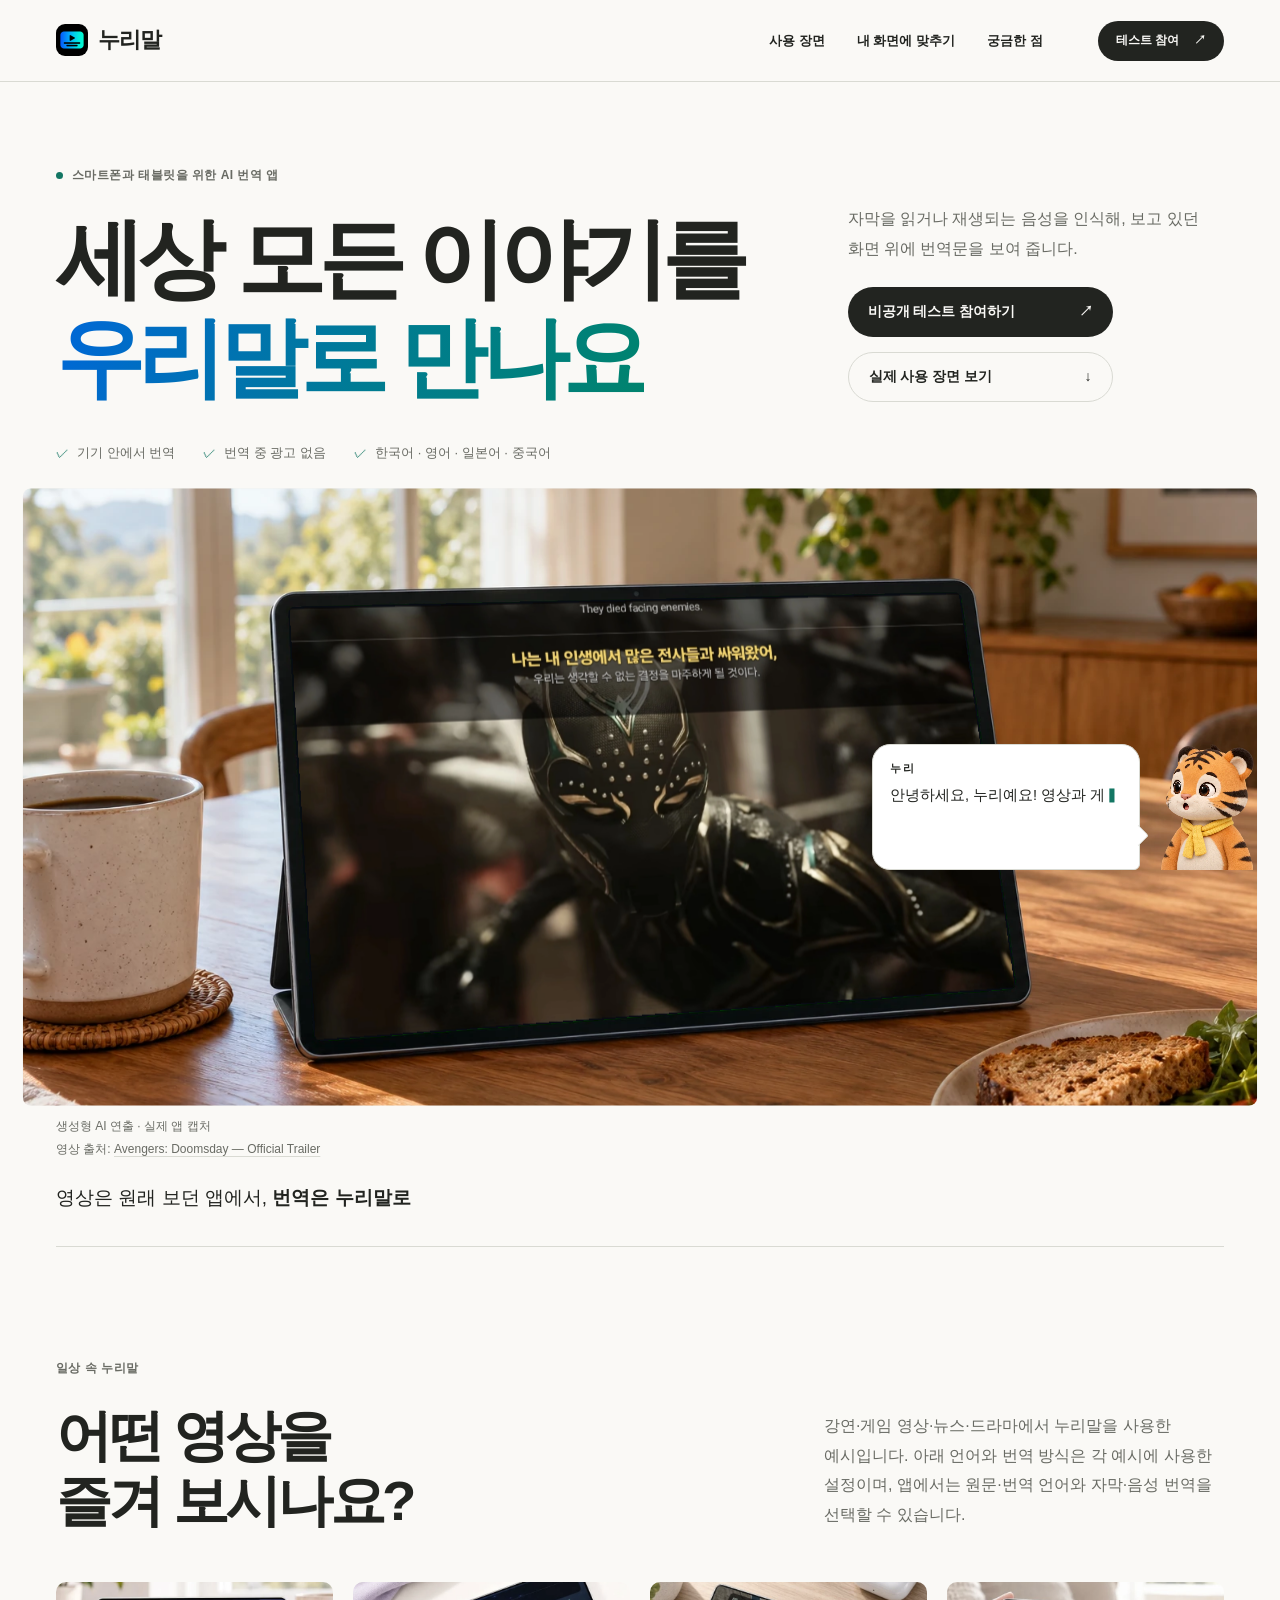
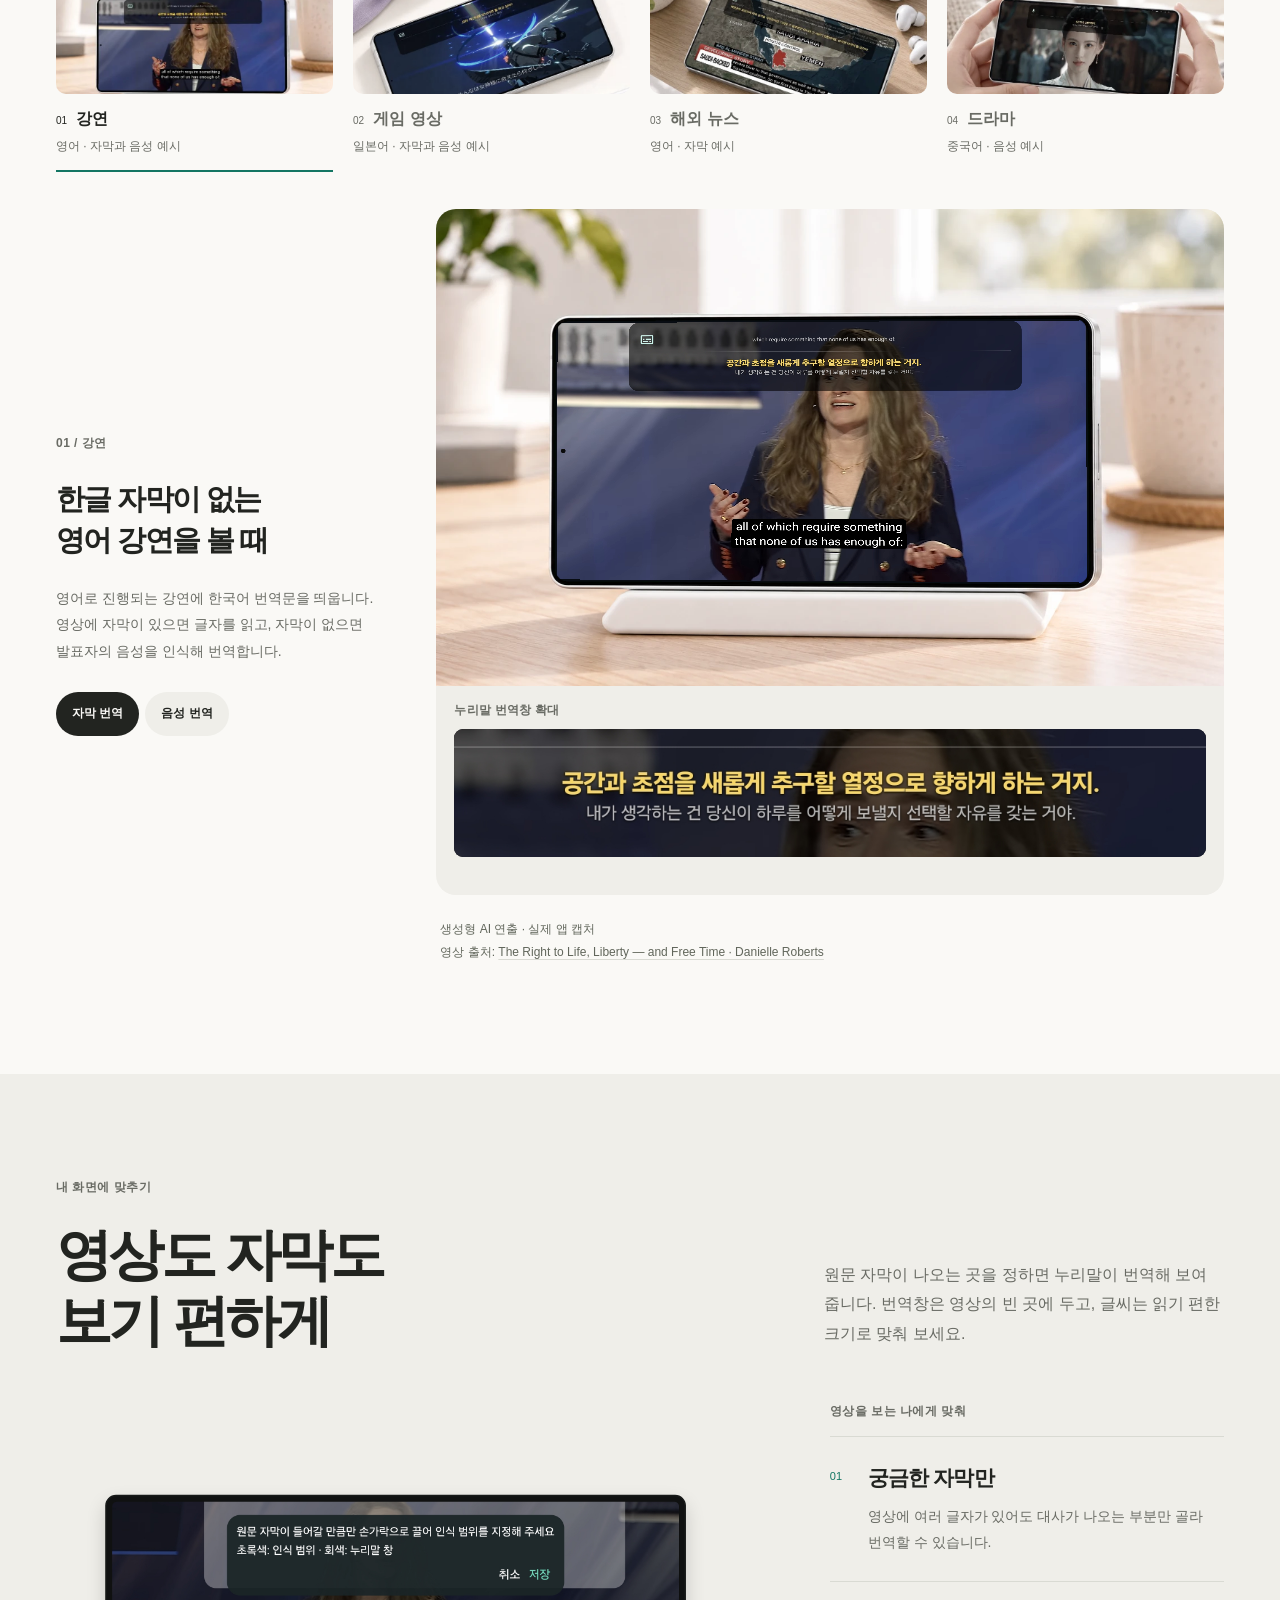
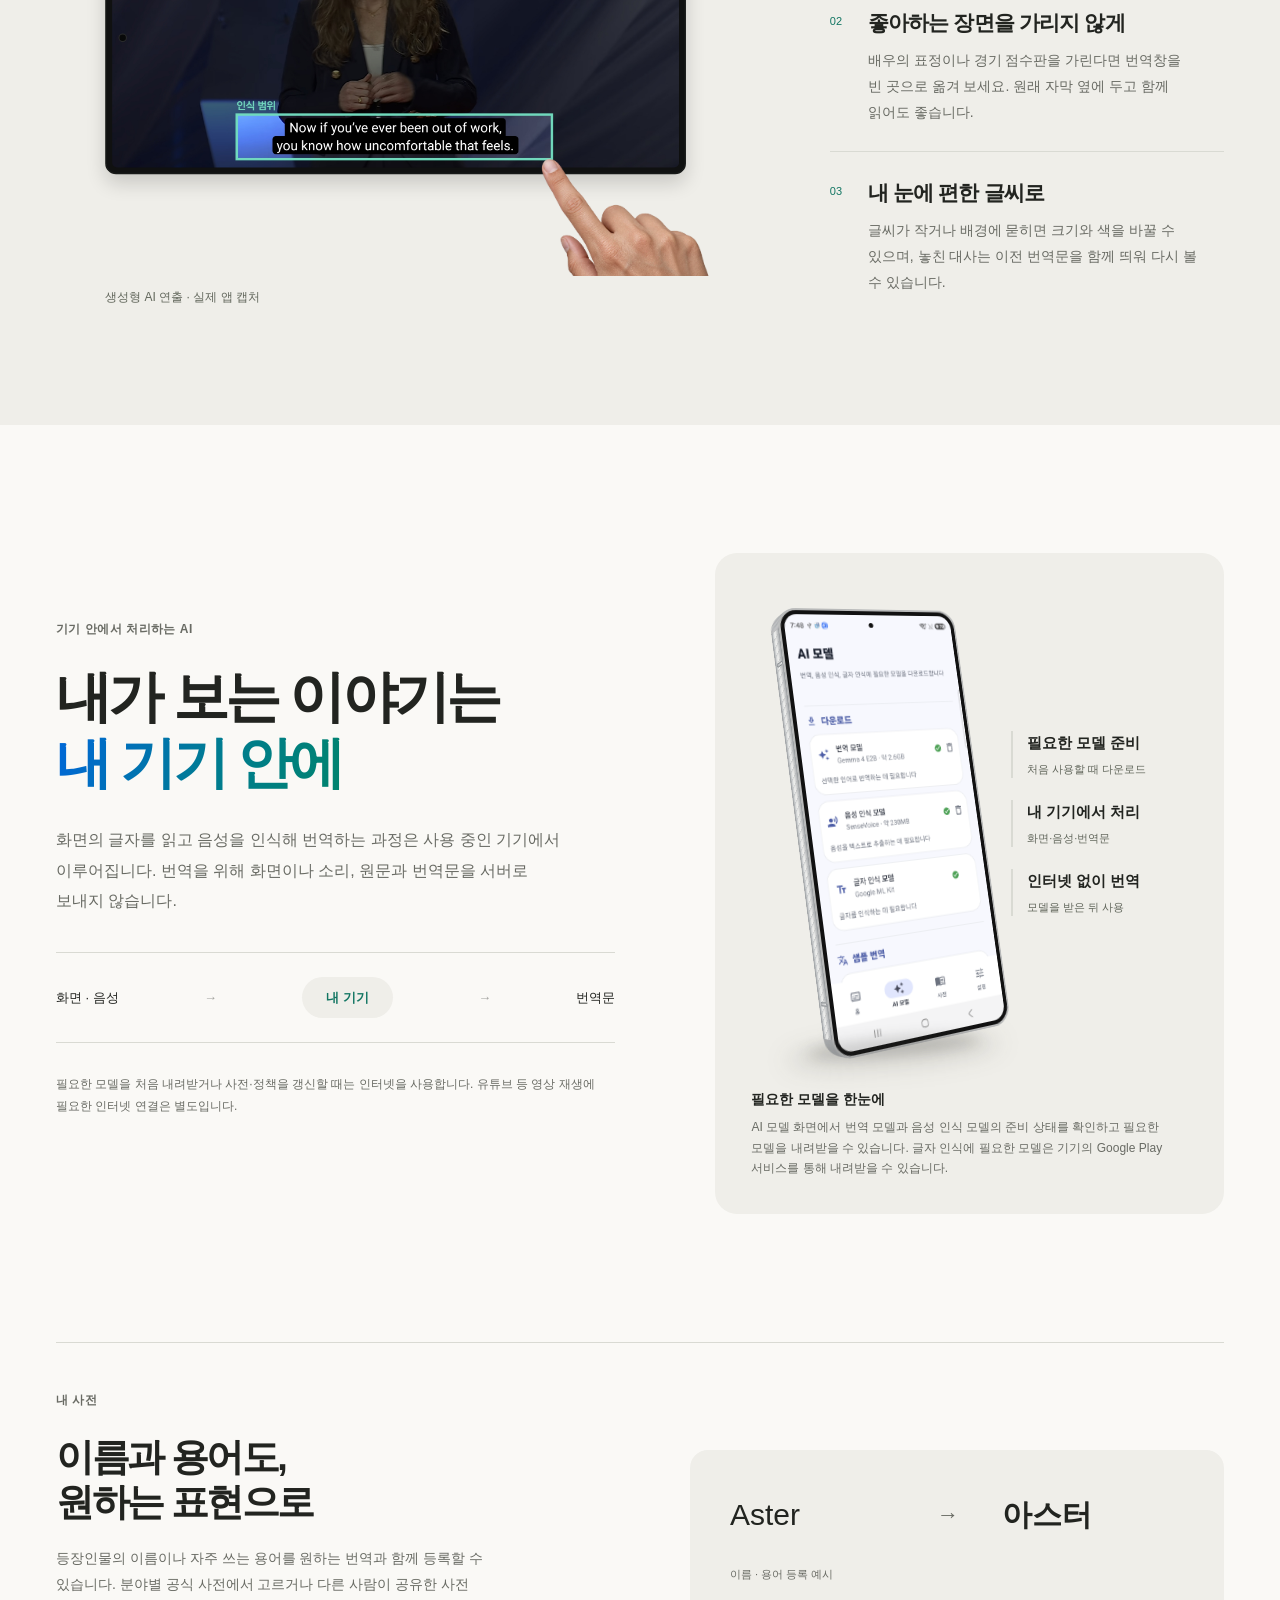
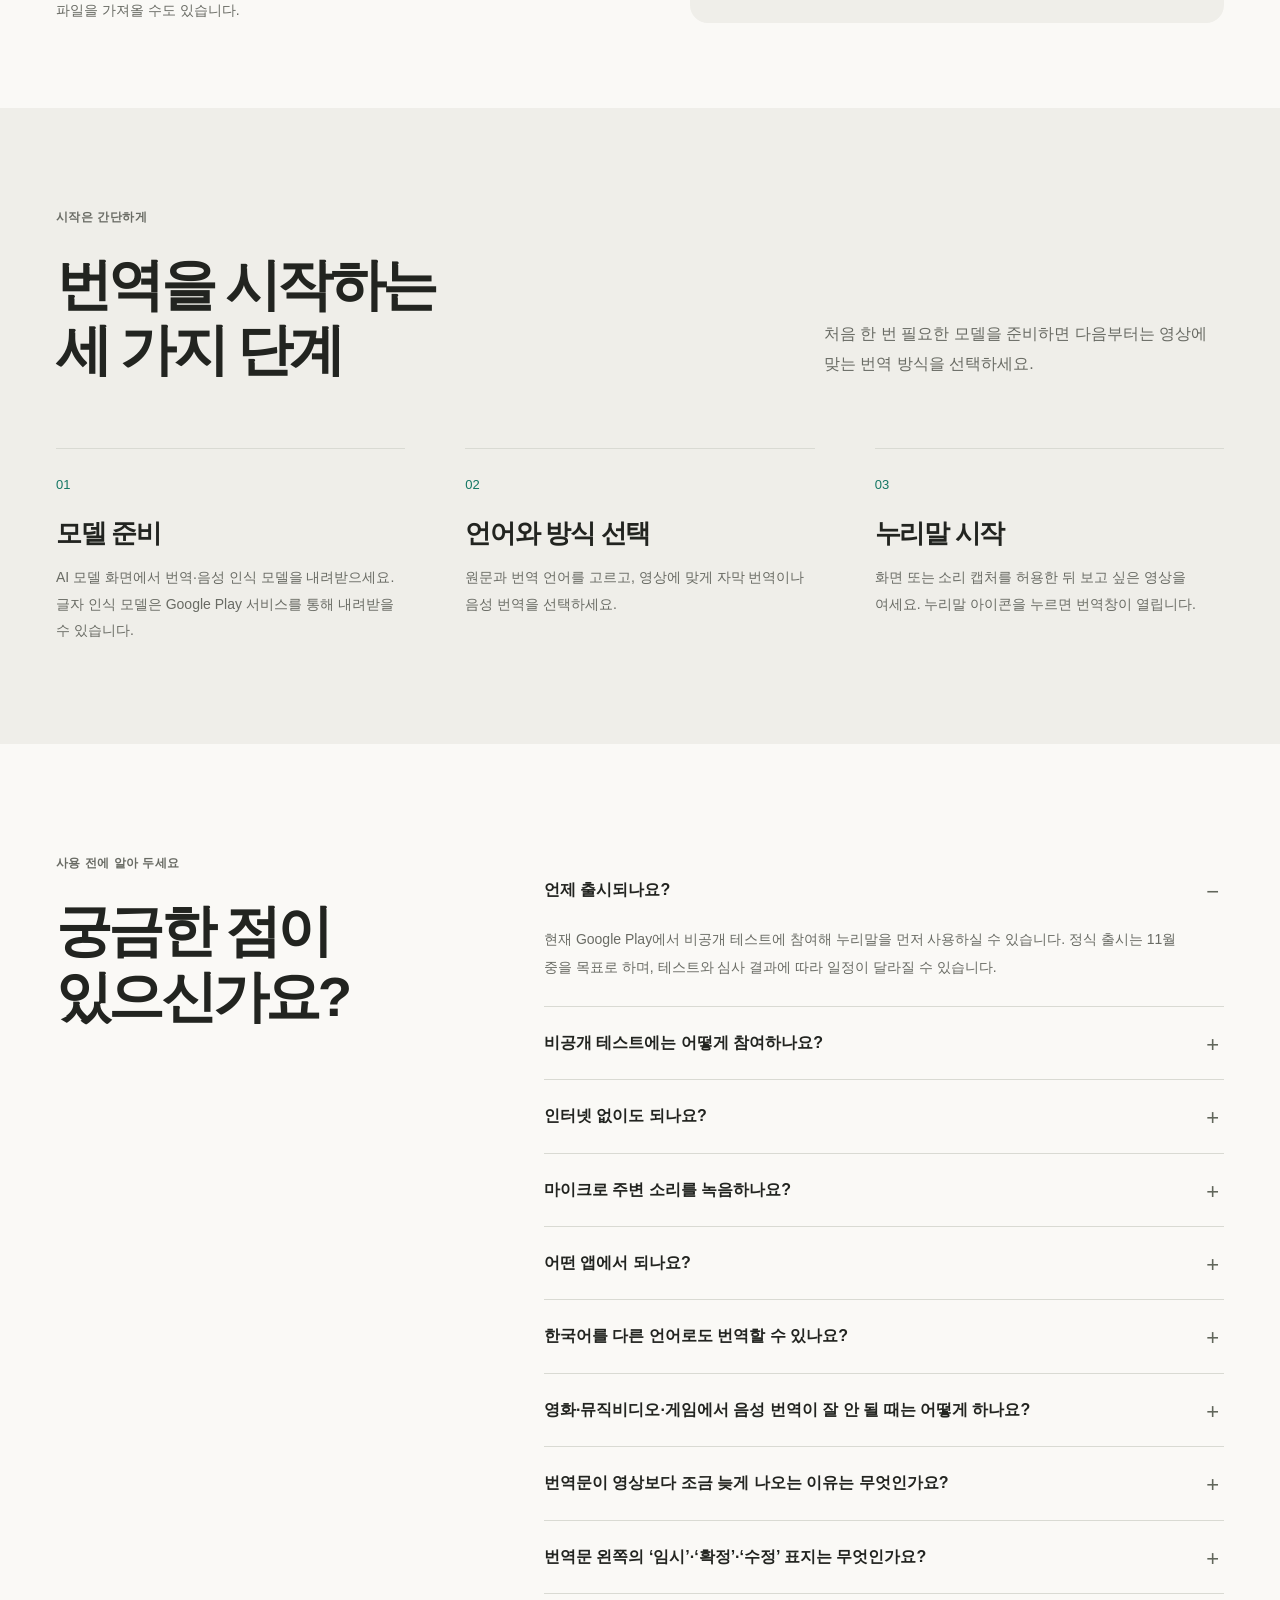
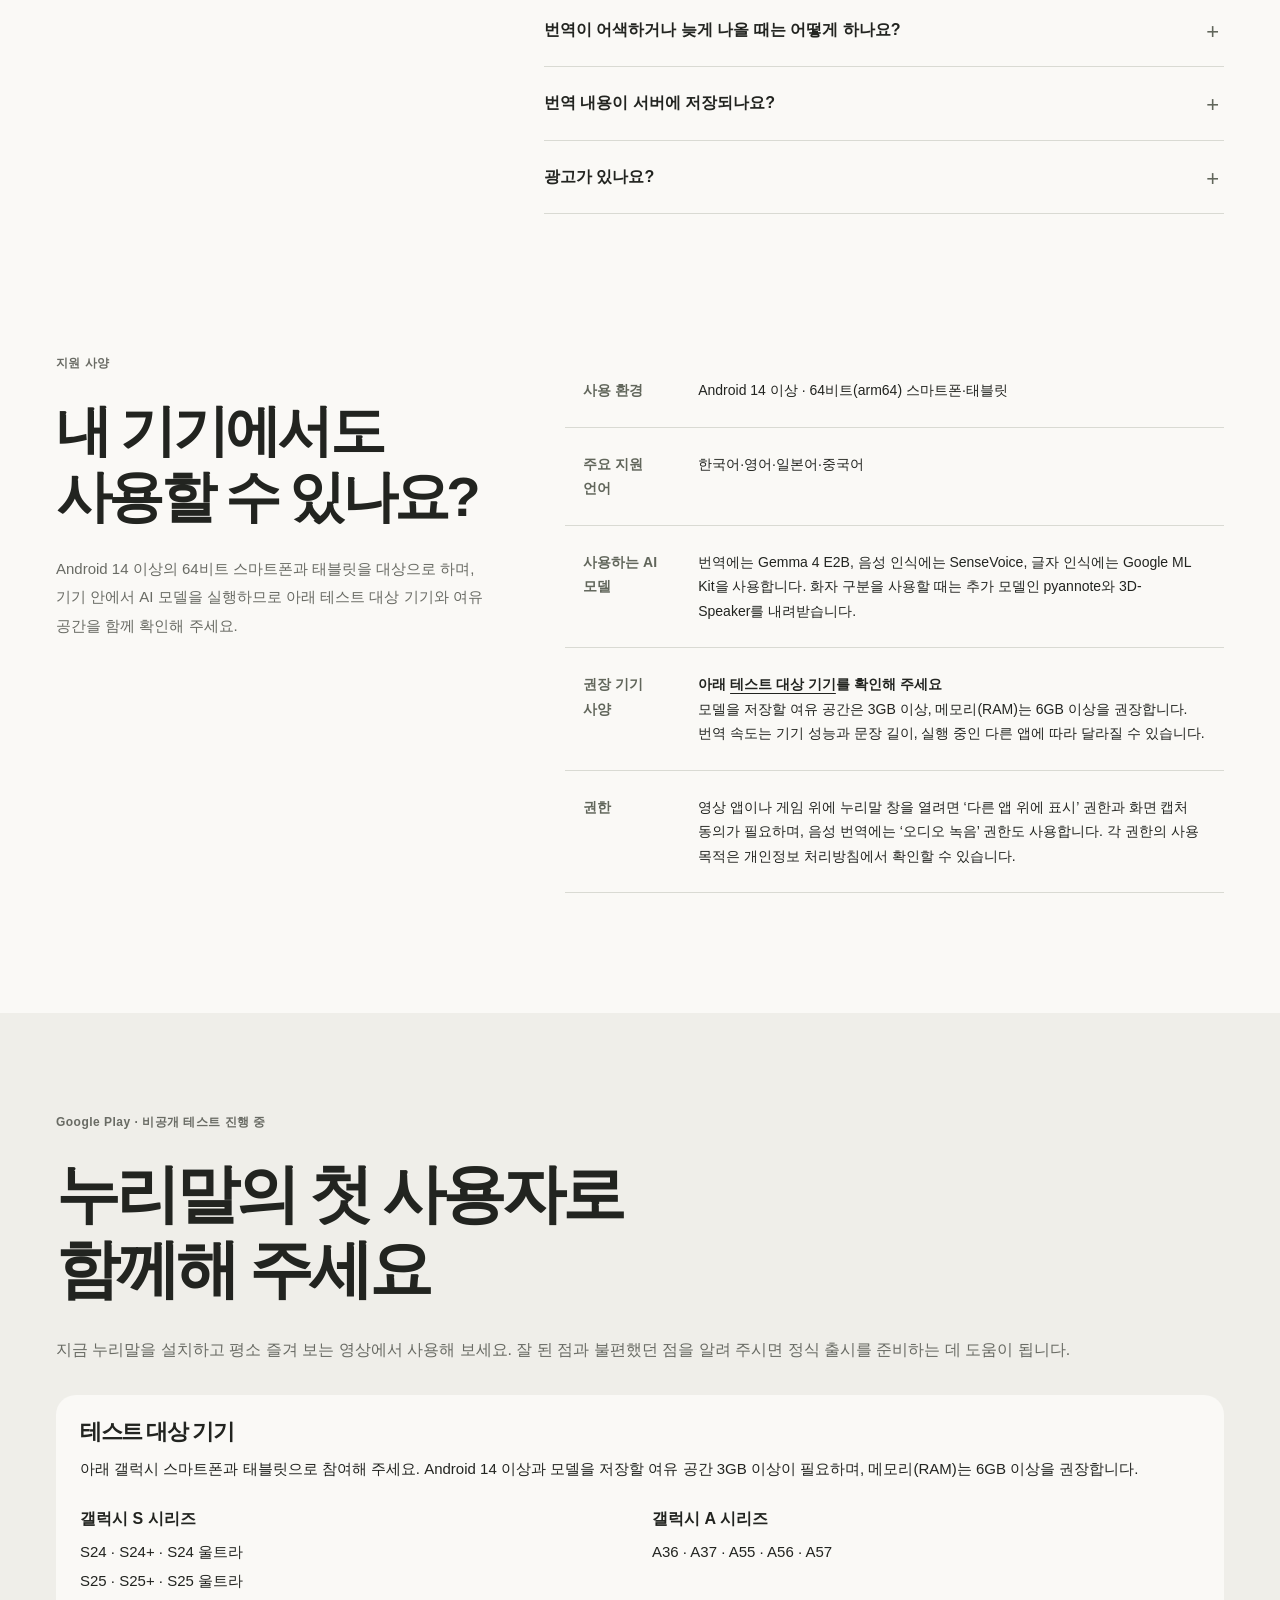
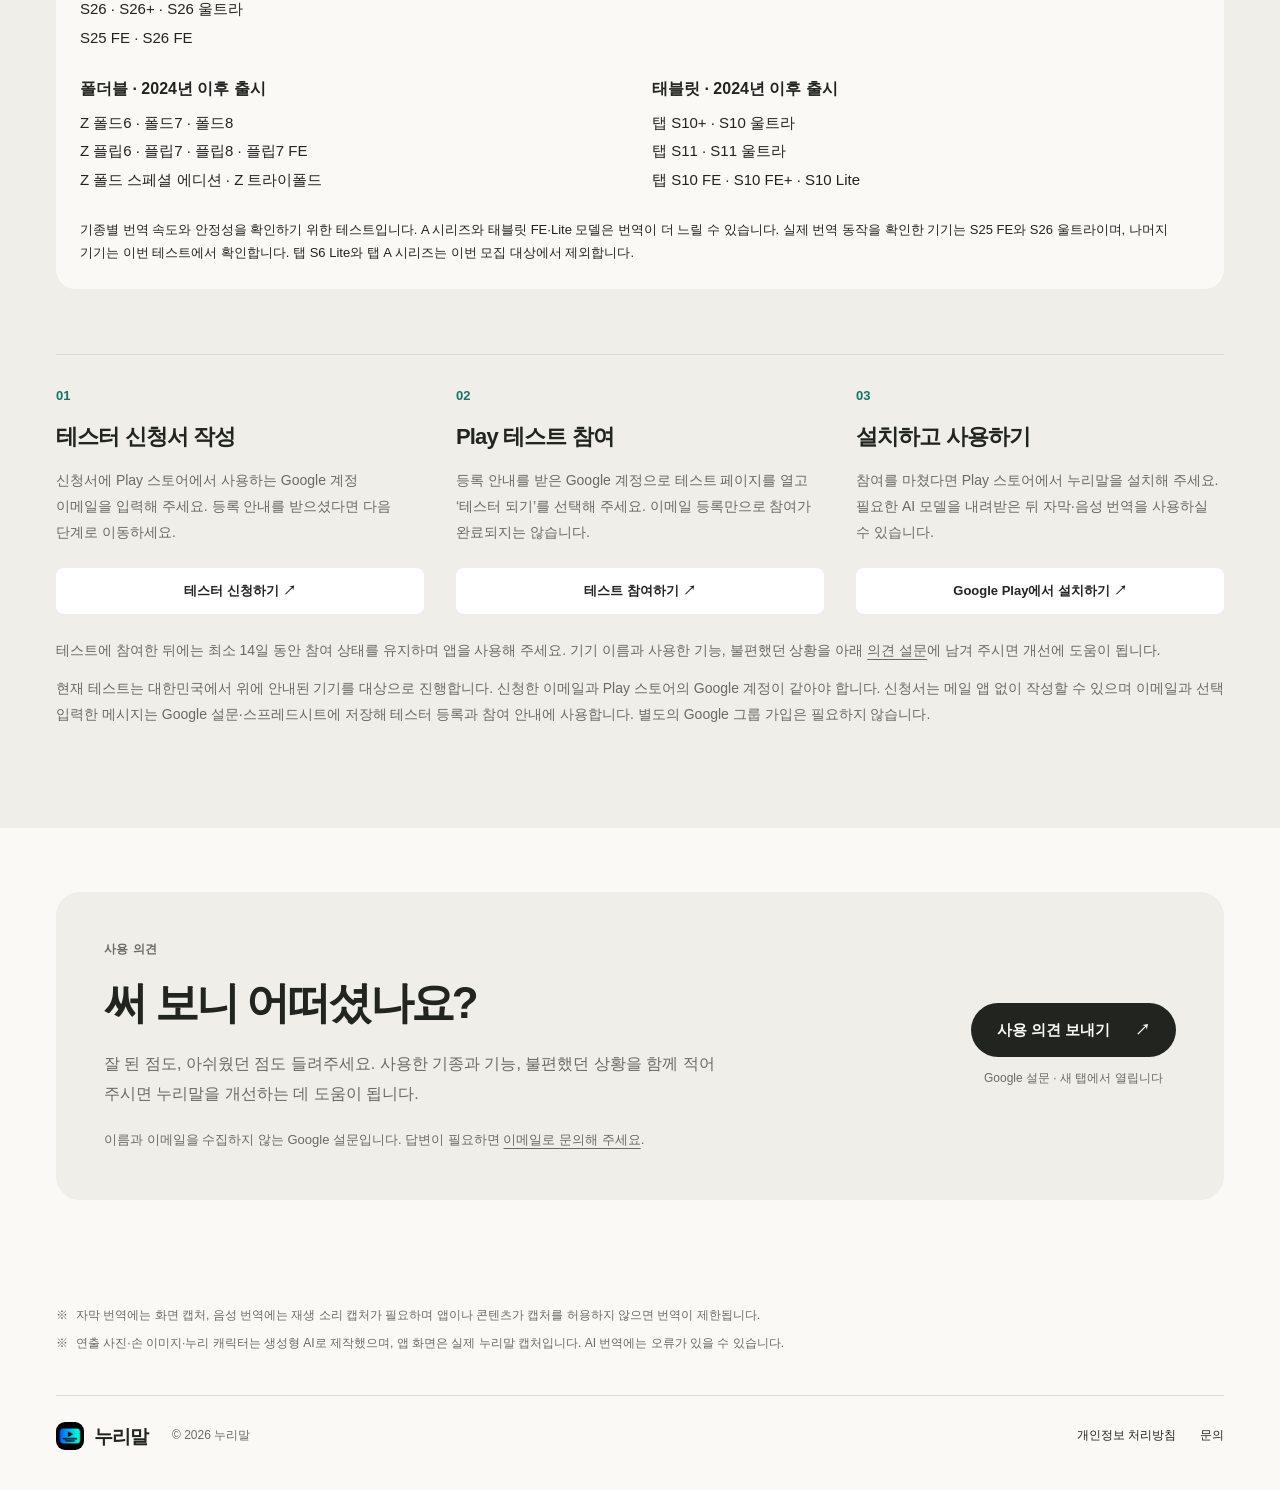
==== index.html @ 6b98b4bf "개인정보: 15판(광고판) 게시 — FAQ 광고 답·app-ads.txt - 원본 nurimal/nurimal main d1bcd70fc(PR #75) docs/site에서 복사:" ====
<!doctype html><html lang="ko"><head><meta charset="utf-8"><meta name="viewport" content="width=device-width,initial-scale=1"><meta name="color-scheme" content="light dark"><meta name="theme-color" content="#f8f7f4"><title>누리말 — 세상 모든 이야기를 우리말로 만나요</title><meta name="description" content="영상과 게임의 자막·음성을 번역하는 누리말. 스마트폰과 태블릿을 위한 AI 번역 앱."><link rel="icon" href="icon.png"><link rel="stylesheet" href="assets/editorial/capture-base.css?v=20261014"><link rel="stylesheet" href="assets/editorial/design.css?v=20261015-tester-form"><script src="assets/editorial/design.js?v=20261014" defer></script><script src="assets/editorial/guide.js?v=20261014" defer></script><meta property="og:type" content="website">
<meta property="og:site_name" content="누리말">
<meta property="og:title" content="누리말 — 세상 모든 이야기를 우리말로 만나요">
<meta property="og:description" content="영상과 게임의 자막이나 들리는 말을 원하는 언어로 보여 주며, 번역 내용은 기기 안에서 처리합니다 · Google Play 비공개 테스트 참여 가능">
<meta property="og:image" content="https://nurimal.github.io/assets/social/nurimal-og-v1.jpg">
<meta property="og:image:width" content="1200">
<meta property="og:image:height" content="630">
<meta property="og:image:type" content="image/jpeg">
<meta property="og:image:alt" content="누리말 — 영상과 게임을 원하는 언어로, 실제 앱 번역 화면">
<meta name="twitter:card" content="summary_large_image">
<meta name="twitter:title" content="누리말 — 영상과 게임을 원하는 언어로">
<meta name="twitter:description" content="영상 자막과 재생 음성을 기기 안에서 번역하는 앱 · Google Play 비공개 테스트 참여 가능">
<meta name="twitter:image" content="https://nurimal.github.io/assets/social/nurimal-og-v1.jpg">
<meta name="twitter:image:alt" content="누리말 로고와 실제 앱 번역 화면">
<meta property="og:url" content="https://nurimal.github.io/">
<link rel="canonical" href="https://nurimal.github.io/"></head>
<body class="cx"><script>if(/SamsungBrowser/i.test(navigator.userAgent)){document.documentElement.classList.add("samsung-browser")}</script><a class="cx-skip" href="#main-content">본문 바로가기</a>
<header class="cx-header"><a class="cx-brand" href="#top"><img src="icon.webp" width="32" height="32" alt="">누리말</a><nav aria-label="주요 메뉴"><a href="#stories">사용 장면</a><a href="#personal">내 화면에 맞추기</a><a href="#questions">궁금한 점</a></nav><a class="cx-button cx-small" href="#join">테스트 참여 <span aria-hidden="true">↗</span></a><div class="cx-progress" aria-hidden="true"></div></header>
<main id="main-content" tabindex="-1">
<section id="top" class="cx-hero" data-guide="안녕하세요, 누리예요! 영상과 게임의 자막이나 음성을 번역하는 누리말을 소개할게요.">
<div class="cx-wrap cx-hero-copy"><div><p class="cx-eyebrow"><span class="cx-dot"></span>스마트폰과 태블릿을 위한 AI 번역 앱</p><h1>세상 모든 이야기를<br> <em>우리말로 만나요</em></h1></div><div class="cx-hero-aside"><p>자막을 읽거나 재생되는 음성을 인식해, 보고 있던 화면 위에 번역문을 보여 줍니다.</p><a class="cx-button cx-hero-cta" href="#join">비공개 테스트 참여하기 <span aria-hidden="true">↗</span></a><a class="cx-button cx-hero-secondary" href="#stories">실제 사용 장면 보기 <span aria-hidden="true">↓</span></a></div></div>
<ul class="cx-wrap cx-benefits" aria-label="누리말의 특징"><li>기기 안에서 번역</li><li>번역 중 광고 없음</li><li>한국어 · 영어 · 일본어 · 중국어</li></ul><div class="cx-hero-media"><figure class="hero-composition hero-cinematic"><div class="photo-composite breakfast-tablet" data-plane-width="1536"><div class="photo-plane"><img class="scene-photo" fetchpriority="high" decoding="async" src="assets/features/breakfast-tablet-v1.webp" width="1536" height="1024" alt="아침 식탁에서 커피와 조식을 곁에 두고 태블릿으로 영화를 보는 1인칭 연출"><div class="photo-screen-mask" style="clip-path:polygon(75.97656% 19.82422%,75.65104% 19.43359%,72.78646% 19.43359%,72.72135% 19.53125%,69.85677% 19.53125%,69.79167% 19.62891%,67.18750% 19.62891%,67.12240% 19.72656%,61.32812% 19.82422%,61.26302% 19.92188%,58.59375% 19.92188%,58.52865% 20.01953%,52.14844% 20.11719%,52.08333% 20.21484%,49.28385% 20.21484%,49.21875% 20.31250%,46.02865% 20.31250%,45.96354% 20.41016%,43.35938% 20.41016%,43.29427% 20.50781%,40.29948% 20.50781%,40.23438% 20.60547%,37.23958% 20.60547%,37.17448% 20.70312%,34.30990% 20.70312%,34.24479% 20.80078%,31.31510% 20.80078%,31.25000% 20.89844%,28.32031% 20.89844%,28.25521% 20.99609%,22.59115% 21.09375%,22.52604% 21.19141%,21.87500% 21.19141%,21.74479% 21.28906%,21.54948% 21.67969%,21.48438% 22.46094%,21.54948% 22.55859%,21.61458% 25.97656%,21.67969% 26.07422%,21.67969% 27.53906%,21.74479% 27.63672%,21.74479% 29.29688%,21.80990% 29.39453%,21.80990% 30.85938%,21.87500% 30.95703%,21.87500% 32.61719%,21.94010% 32.71484%,21.94010% 34.27734%,22.00521% 34.37500%,22.00521% 36.03516%,22.07031% 36.13281%,22.07031% 37.50000%,22.13542% 37.59766%,22.13542% 39.16016%,22.20052% 39.25781%,22.20052% 40.82031%,22.26562% 40.91797%,22.33073% 43.94531%,22.39583% 44.04297%,22.39583% 45.41016%,22.46094% 45.50781%,22.46094% 46.87500%,22.52604% 46.97266%,22.52604% 48.43750%,22.59115% 48.53516%,22.59115% 50.00000%,22.65625% 50.09766%,22.65625% 51.75781%,22.72135% 51.85547%,22.72135% 53.51562%,22.78646% 53.61328%,22.78646% 55.07812%,22.85156% 55.17578%,22.85156% 56.64062%,22.91667% 56.73828%,22.91667% 58.30078%,22.98177% 58.39844%,23.04688% 61.62109%,23.11198% 61.71875%,23.11198% 63.18359%,23.17708% 63.28125%,23.24219% 66.30859%,23.30729% 66.40625%,23.30729% 67.77344%,23.37240% 67.87109%,23.37240% 69.23828%,23.43750% 69.33594%,23.50260% 72.55859%,23.56771% 72.65625%,23.56771% 73.24219%,23.63281% 73.43750%,23.89323% 73.82812%,24.02344% 73.82812%,24.08854% 73.92578%,24.73958% 73.92578%,24.80469% 73.82812%,25.58594% 73.82812%,25.65104% 73.73047%,26.43229% 73.73047%,26.49740% 73.63281%,27.27865% 73.63281%,27.34375% 73.53516%,28.12500% 73.53516%,28.19010% 73.43750%,28.97135% 73.43750%,29.03646% 73.33984%,29.88281% 73.33984%,29.94792% 73.24219%,30.72917% 73.24219%,30.79427% 73.14453%,31.57552% 73.14453%,31.64062% 73.04688%,32.42188% 73.04688%,32.48698% 72.94922%,33.33333% 72.94922%,33.39844% 72.85156%,34.24479% 72.85156%,34.30990% 72.75391%,35.09115% 72.75391%,35.15625% 72.65625%,35.93750% 72.65625%,36.00260% 72.55859%,36.78385% 72.55859%,36.84896% 72.46094%,38.47656% 72.36328%,38.54167% 72.26562%,40.10417% 72.16797%,40.16927% 72.07031%,41.01562% 72.07031%,41.08073% 71.97266%,42.77344% 71.87500%,42.83854% 71.77734%,43.68490% 71.77734%,43.75000% 71.67969%,44.53125% 71.67969%,44.59635% 71.58203%,45.37760% 71.58203%,45.44271% 71.48438%,46.22396% 71.48438%,46.28906% 71.38672%,47.07031% 71.38672%,47.13542% 71.28906%,47.98177% 71.28906%,48.04688% 71.19141%,48.89323% 71.19141%,48.95833% 71.09375%,50.52083% 70.99609%,50.58594% 70.89844%,52.14844% 70.80078%,52.21354% 70.70312%,52.99479% 70.70312%,53.05990% 70.60547%,53.90625% 70.60547%,53.97135% 70.50781%,54.75260% 70.50781%,54.81771% 70.41016%,55.66406% 70.41016%,55.72917% 70.31250%,56.44531% 70.31250%,56.51042% 70.21484%,57.35677% 70.21484%,57.42188% 70.11719%,58.26823% 70.11719%,58.33333% 70.01953%,59.17969% 70.01953%,59.24479% 69.92188%,60.02604% 69.92188%,60.09115% 69.82422%,60.93750% 69.82422%,61.00260% 69.72656%,61.78385% 69.72656%,61.84896% 69.62891%,62.63021% 69.62891%,62.69531% 69.53125%,63.47656% 69.53125%,63.54167% 69.43359%,64.32292% 69.43359%,64.38802% 69.33594%,65.16927% 69.33594%,65.23438% 69.23828%,66.01562% 69.23828%,66.08073% 69.14062%,66.92708% 69.14062%,66.99219% 69.04297%,67.83854% 69.04297%,67.90365% 68.94531%,68.75000% 68.94531%,68.81510% 68.84766%,69.59635% 68.84766%,69.66146% 68.75000%,70.44271% 68.75000%,70.50781% 68.65234%,71.28906% 68.65234%,71.35417% 68.55469%,72.13542% 68.55469%,72.20052% 68.45703%,73.04688% 68.45703%,73.11198% 68.35938%,74.86979% 68.26172%,74.93490% 68.16406%,75.71615% 68.16406%,75.78125% 68.06641%,76.69271% 68.06641%,76.75781% 67.96875%,77.53906% 67.96875%,77.60417% 67.87109%,78.45052% 67.87109%,78.51562% 67.77344%,79.29688% 67.77344%,79.36198% 67.67578%,80.01302% 67.67578%,80.14323% 67.57812%,80.40365% 67.08984%,80.40365% 66.11328%,80.33854% 66.01562%,80.27344% 64.64844%,80.20833% 64.55078%,80.20833% 63.96484%,80.14323% 63.86719%,80.14323% 63.28125%,80.07812% 63.18359%,80.07812% 62.59766%,80.01302% 62.50000%,80.01302% 61.91406%,79.94792% 61.81641%,79.94792% 61.23047%,79.88281% 61.13281%,79.88281% 60.54688%,79.81771% 60.44922%,79.81771% 59.86328%,79.75260% 59.76562%,79.75260% 59.17969%,79.68750% 59.08203%,79.62240% 57.81250%,79.55729% 57.71484%,79.55729% 57.22656%,79.49219% 57.12891%,79.49219% 56.54297%,79.42708% 56.44531%,79.42708% 55.85938%,79.36198% 55.76172%,79.36198% 55.17578%,79.29688% 55.07812%,79.29688% 54.49219%,79.23177% 54.39453%,79.23177% 53.80859%,79.16667% 53.71094%,79.16667% 53.12500%,79.10156% 53.02734%,79.10156% 52.44141%,79.03646% 52.34375%,79.03646% 51.75781%,78.97135% 51.66016%,78.97135% 51.07422%,78.90625% 50.97656%,78.90625% 50.39062%,78.84115% 50.29297%,78.84115% 49.70703%,78.77604% 49.60938%,78.77604% 49.02344%,78.71094% 48.92578%,78.71094% 48.33984%,78.64583% 48.24219%,78.64583% 47.65625%,78.58073% 47.55859%,78.58073% 46.87500%,78.51562% 46.77734%,78.51562% 46.19141%,78.45052% 46.09375%,78.45052% 45.50781%,78.38542% 45.41016%,78.38542% 44.82422%,78.32031% 44.72656%,78.32031% 44.14062%,78.25521% 44.04297%,78.25521% 43.45703%,78.19010% 43.35938%,78.19010% 42.77344%,78.12500% 42.67578%,78.12500% 42.08984%,78.05990% 41.99219%,78.05990% 41.40625%,77.99479% 41.30859%,77.99479% 40.72266%,77.92969% 40.62500%,77.92969% 40.03906%,77.86458% 39.94141%,77.86458% 39.35547%,77.79948% 39.25781%,77.79948% 38.67188%,77.73438% 38.57422%,77.73438% 37.98828%,77.66927% 37.89062%,77.66927% 37.30469%,77.60417% 37.20703%,77.60417% 36.62109%,77.53906% 36.52344%,77.53906% 35.83984%,77.47396% 35.74219%,77.47396% 35.15625%,77.40885% 35.05859%,77.40885% 34.47266%,77.34375% 34.37500%,77.27865% 33.10547%,77.21354% 33.00781%,77.21354% 32.51953%,77.14844% 32.42188%,77.14844% 31.83594%,77.08333% 31.73828%,77.08333% 31.15234%,77.01823% 31.05469%,77.01823% 30.46875%,76.95312% 30.37109%,76.95312% 29.78516%,76.88802% 29.68750%,76.88802% 29.10156%,76.82292% 29.00391%,76.82292% 28.41797%,76.75781% 28.32031%,76.75781% 27.73438%,76.69271% 27.63672%,76.69271% 27.05078%,76.62760% 26.95312%,76.62760% 26.36719%,76.56250% 26.26953%,76.56250% 25.58594%,76.49740% 25.48828%,76.49740% 24.90234%,76.43229% 24.80469%,76.43229% 24.21875%,76.36719% 24.12109%,76.36719% 23.43750%,76.30208% 23.33984%,76.30208% 22.85156%,76.23698% 22.75391%,76.23698% 22.07031%,76.17188% 21.97266%,76.17188% 21.38672%,76.10677% 21.28906%,76.10677% 20.70312%,76.04167% 20.60547%,76.04167% 20.01953%)"><div class="photo-display" style="width:852.7178344726562px;height:515.9095458984375px;transform:matrix3d(1.1000312433620918,-3.9860175625186914e-05,0.0,0.00010590812389916574,0.028018187352190513,0.9672677631390546,0.0,-9.65986157304258e-05,0.0,0.0,1.0,0.0,331.61962890625,218.79718017578125,0.0,1.0)"><img src="assets/screenshots/movie-en-voice.webp" width="2340" height="1080" alt="영화의 영어 음성을 한국어로 번역한 실제 누리말 화면"></div></div></div></div>
<figcaption class="source-credit hero-credit"><span>생성형 AI 연출 · 실제 앱 캡처</span><span class="video-source">영상 출처: <a href="https://www.youtube.com/watch?v=NEB6j0-ZYDQ" target="_blank" rel="noopener" title="Avengers: Doomsday | Official Trailer | In Cinemas December 18">Avengers: Doomsday — Official Trailer</a></span></figcaption></figure></div>
<div class="cx-wrap cx-hero-bottom"><p>영상은 원래 보던 앱에서, <strong>번역은 누리말로</strong></p></div>
</section>
<section class="cx-story cx-wrap" id="stories" data-guide="강연, 게임, 뉴스, 드라마를 골라 보세요. 실제 누리말로 번역한 화면을 볼 수 있어요.">
<div class="cx-section-head"><div><p class="cx-eyebrow">일상 속 누리말</p><h2>어떤 영상을<br> 즐겨 보시나요?</h2></div><p>강연·게임 영상·뉴스·드라마에서 누리말을 사용한 예시입니다. 아래 언어와 번역 방식은 각 예시에 사용한 설정이며, 앱에서는 원문·번역 언어와 자막·음성 번역을 선택할 수 있습니다.</p></div>
<div class="cx-tabs" role="tablist" aria-label="사용 장면"><button id="tab-talks" role="tab" aria-controls="case-talks" aria-selected="true" tabindex="0" data-case="talks"><img class="cx-case-thumb" src="assets/editorial/previews/talks.webp" alt="" loading="lazy"><span class="cx-tab-name"><span>01</span>강연</span><small>영어 · 자막과 음성 예시</small></button><button id="tab-games" role="tab" aria-controls="case-games" aria-selected="false" tabindex="-1" data-case="games"><img class="cx-case-thumb" src="assets/editorial/previews/games.webp" alt="" loading="lazy"><span class="cx-tab-name"><span>02</span>게임 영상</span><small>일본어 · 자막과 음성 예시</small></button><button id="tab-news" role="tab" aria-controls="case-news" aria-selected="false" tabindex="-1" data-case="news"><img class="cx-case-thumb" src="assets/editorial/previews/news.webp" alt="" loading="lazy"><span class="cx-tab-name"><span>03</span>해외 뉴스</span><small>영어 · 자막 예시</small></button><button id="tab-dramas" role="tab" aria-controls="case-dramas" aria-selected="false" tabindex="-1" data-case="dramas"><img class="cx-case-thumb" src="assets/editorial/previews/dramas.webp" alt="" loading="lazy"><span class="cx-tab-name"><span>04</span>드라마</span><small>중국어 · 음성 예시</small></button></div><div class="cx-cases"><article class="cx-case" id="case-talks" role="tabpanel" aria-labelledby="tab-talks"><div class="cx-case-copy"><span class="cx-eyebrow">01 / 강연</span><h3>한글 자막이 없는<br> 영어 강연을 볼 때</h3><p>영어로 진행되는 강연에 한국어 번역문을 띄웁니다. 영상에 자막이 있으면 글자를 읽고, 자막이 없으면 발표자의 음성을 인식해 번역합니다.</p><div class="cx-mode" role="group" aria-label="강연 번역 방식"><button aria-pressed="true" data-example="0">자막 번역</button><button aria-pressed="false" data-example="1">음성 번역</button></div></div><div class="cx-case-visual"><div class="cx-example" data-index="0"><figure class="product-figure">
          <div class="product-stage screen-stage">
            <div class="stage-label"><span>자막 번역 · 영어 → 한국어</span><span>실제 누리말 화면</span></div>
            <div class="photo-composite desk soft-facing"><div class="photo-plane"><img class="scene-photo" src="assets/features/desk-soft-facing-v6.webp" width="1402" height="1122" alt=""><div class="photo-screen-mask" style="clip-path:polygon(82.59629% 26.55971%,82.31098% 25.84670%,81.95435% 25.40107%,81.45506% 25.13369%,81.24108% 25.13369%,81.16976% 25.04456%,72.11127% 25.04456%,72.03994% 25.13369%,57.27532% 25.13369%,57.20399% 25.22282%,57.06134% 25.13369%,56.41940% 25.13369%,56.34807% 25.22282%,42.29672% 25.22282%,42.22539% 25.31194%,27.88873% 25.31194%,27.81740% 25.40107%,16.69044% 25.40107%,16.61912% 25.49020%,16.19116% 25.57932%,15.90585% 25.75758%,15.54922% 26.20321%,15.26391% 26.82709%,15.26391% 27.27273%,15.19258% 27.36185%,15.19258% 50.89127%,15.12126% 50.98039%,15.12126% 65.06239%,15.19258% 65.15152%,15.26391% 65.59715%,15.76320% 66.31016%,16.19116% 66.57754%,16.47646% 66.57754%,16.54779% 66.66667%,28.60200% 66.66667%,28.67332% 66.75579%,40.37090% 66.75579%,40.44223% 66.84492%,52.21113% 66.84492%,52.28245% 66.93405%,63.98003% 66.93405%,64.05136% 67.02317%,75.39230% 67.02317%,75.46362% 67.11230%,81.24108% 67.11230%,81.31241% 67.02317%,81.59772% 67.02317%,81.66904% 66.93405%,81.81170% 66.93405%,82.16833% 66.66667%,82.45364% 66.31016%,82.73894% 65.68627%,82.73894% 65.50802%,82.81027% 65.41889%,82.81027% 65.06239%,82.88160% 64.97326%,82.88160% 62.56684%,82.81027% 62.47772%,82.81027% 48.48485%,82.73894% 48.39572%,82.66762% 27.00535%,82.59629% 26.91622%)"><div class="photo-display" style="width:1920px;height:1080px;transform:matrix3d(0.475765945892,-0.00571448851833,0,-1.15421250281e-05,-0.0025254019439,0.418634921919,0,-4.74030701021e-06,0,0,1,0,216.465698242,288.41809082,0,1)"><img src="assets/screenshots/ted-en-screen.webp" width="2340" height="1080" alt="영어 TED 영상 하단의 자막과 상단의 실제 누리말 한국어 번역창" loading="lazy"><span class="camera-hole" aria-hidden="true"></span></div></div></div></div>
            <div class="detail-label">누리말 번역창 확대</div><div class="detail-strip talk-detail" aria-hidden="true"><img src="assets/screenshots/ted-en-screen.webp" width="2340" height="1080" alt="" loading="lazy"></div>
          </div>
          <figcaption class="source-credit"><span>생성형 AI 연출 · 실제 앱 캡처</span><span class="video-source">영상 출처: <a href="https://youtu.be/1qmF_znXxrE" target="_blank" rel="noopener" title="The Right to Life, Liberty — and Free Time | Danielle Roberts | TED">The Right to Life, Liberty — and Free Time · Danielle Roberts</a></span></figcaption>
        </figure></div><div class="cx-example" data-index="1" hidden><figure class="product-figure">
          <div class="product-stage voice-stage">
            <div class="stage-label"><span>음성 번역 · 영어 → 한국어</span><span>실제 누리말 화면</span></div>
            <div class="photo-composite tabletop"><div class="photo-plane"><img class="scene-photo" src="assets/features/tabletop-s26-v4.webp" width="1402" height="1122" alt="" loading="lazy"><div class="photo-screen-mask" style="clip-path:polygon(24.10842% 20.14260%,23.68046% 21.12299%,23.53780% 21.74688%,23.10984% 22.81640%,22.96719% 23.44029%,22.68188% 24.06417%,22.68188% 24.24242%,22.11127% 25.75758%,22.11127% 25.93583%,21.96862% 26.20321%,21.82596% 26.82709%,21.61198% 27.27273%,21.46933% 27.89661%,21.25535% 28.34225%,21.25535% 28.52050%,21.04137% 28.96613%,21.04137% 29.14439%,20.68474% 30.03565%,20.54208% 30.65954%,20.32810% 31.10517%,20.18545% 31.72906%,19.97147% 32.17469%,19.97147% 32.35294%,19.75749% 32.79857%,19.61484% 33.42246%,19.40086% 33.86809%,19.40086% 34.04635%,19.25820% 34.31373%,19.11555% 34.93761%,18.83024% 35.56150%,18.68759% 36.18538%,18.47361% 36.63102%,18.33096% 37.25490%,18.11698% 37.70053%,18.11698% 37.87879%,17.47504% 39.57219%,17.33238% 40.19608%,17.11840% 40.64171%,16.97575% 41.26560%,16.76177% 41.71123%,16.76177% 41.88948%,16.33381% 42.95900%,16.19116% 43.58289%,15.76320% 44.65241%,15.76320% 44.83066%,15.40656% 45.72193%,15.26391% 46.34581%,15.04993% 46.79144%,15.04993% 46.96970%,14.62197% 48.03922%,14.47932% 48.66310%,13.98003% 49.91087%,13.98003% 50.08913%,13.62340% 50.98039%,13.48074% 51.60428%,13.19544% 52.22816%,13.12411% 52.76292%,13.05278% 52.85205%,13.05278% 54.18895%,13.12411% 54.27807%,13.19544% 54.72371%,13.62340% 55.34759%,14.05136% 55.61497%,14.40799% 55.70410%,14.62197% 55.88235%,15.62054% 56.23886%,15.83452% 56.41711%,15.97718% 56.41711%,16.04850% 56.50624%,17.26106% 56.95187%,17.47504% 57.13012%,18.90157% 57.66488%,19.11555% 57.84314%,20.54208% 58.37790%,20.75606% 58.55615%,20.89872% 58.55615%,20.97004% 58.64528%,21.75464% 58.91266%,21.96862% 59.09091%,23.60913% 59.71480%,23.82311% 59.89305%,25.03566% 60.33868%,25.24964% 60.51693%,26.46220% 60.96257%,26.67618% 61.14082%,26.81883% 61.14082%,26.89016% 61.22995%,27.46077% 61.40820%,27.67475% 61.58645%,28.88730% 62.03209%,29.10128% 62.21034%,30.52782% 62.74510%,30.74180% 62.92335%,30.88445% 62.92335%,30.95578% 63.01248%,32.16833% 63.45811%,32.38231% 63.63636%,34.02282% 64.26025%,34.23680% 64.43850%,34.37946% 64.43850%,34.45078% 64.52763%,35.23538% 64.79501%,35.44936% 64.97326%,36.87589% 65.50802%,37.08987% 65.68627%,38.08845% 66.04278%,38.30243% 66.22103%,38.44508% 66.22103%,38.51641% 66.31016%,39.08702% 66.48841%,39.30100% 66.66667%,40.51355% 67.11230%,40.72753% 67.29055%,41.94009% 67.73619%,42.15407% 67.91444%,43.58060% 68.44920%,43.79458% 68.62745%,43.93723% 68.62745%,44.00856% 68.71658%,44.57917% 68.89483%,44.79315% 69.07308%,46.00571% 69.51872%,46.21969% 69.69697%,47.21826% 70.05348%,47.43224% 70.23173%,47.57489% 70.23173%,47.64622% 70.32086%,48.21683% 70.49911%,48.43081% 70.67736%,49.42939% 71.03387%,49.64337% 71.21212%,51.06990% 71.74688%,51.28388% 71.92513%,51.85449% 72.10339%,52.06847% 72.28164%,53.28103% 72.72727%,53.49501% 72.90553%,54.49358% 73.26203%,54.70756% 73.44029%,54.85021% 73.44029%,54.92154% 73.52941%,55.27817% 73.61854%,55.49215% 73.79679%,56.49073% 74.15330%,56.70471% 74.33155%,57.48930% 74.59893%,57.70328% 74.77718%,58.91583% 75.22282%,59.12981% 75.40107%,59.91441% 75.66845%,60.12839% 75.84670%,60.27104% 75.84670%,60.34237% 75.93583%,61.12696% 76.20321%,61.34094% 76.38146%,62.55350% 76.82709%,62.76748% 77.00535%,63.33809% 77.18360%,63.55207% 77.36185%,63.76605% 77.36185%,63.98003% 77.54011%,64.97860% 77.89661%,65.19258% 78.07487%,65.33524% 78.07487%,65.40656% 78.16399%,65.97718% 78.34225%,66.19116% 78.52050%,67.18973% 78.87701%,67.76034% 79.23351%,69.18688% 79.76827%,69.40086% 79.94652%,70.18545% 80.21390%,70.39943% 80.39216%,70.97004% 80.57041%,71.18402% 80.74866%,71.96862% 81.01604%,72.18260% 81.19430%,72.96719% 81.46168%,73.18117% 81.63993%,73.96576% 81.90731%,74.17974% 82.08556%,74.75036% 82.26381%,74.96434% 82.44207%,75.10699% 82.44207%,76.03424% 82.88770%,76.39087% 82.88770%,76.46220% 82.97683%,77.24679% 82.97683%,77.31812% 82.88770%,77.53210% 82.88770%,78.17404% 82.44207%,78.45934% 82.08556%,78.88730% 81.10517%,78.88730% 80.92692%,78.95863% 80.83779%,78.95863% 80.65954%,79.02996% 80.57041%,79.81455% 77.45098%,79.95720% 77.18360%,80.45649% 75.13369%,80.59914% 74.86631%,81.16976% 72.54902%,81.31241% 72.28164%,81.31241% 72.10339%,81.38374% 72.01426%,81.88302% 69.96435%,82.02568% 69.69697%,82.73894% 66.84492%,82.88160% 66.57754%,83.52354% 63.99287%,83.66619% 63.72549%,84.23680% 61.40820%,84.37946% 61.14082%,85.02140% 58.55615%,85.16405% 58.28877%,85.59201% 56.50624%,85.73466% 56.23886%,86.23395% 54.18895%,86.37660% 53.92157%,86.37660% 53.74332%,86.44793% 53.65419%,86.73324% 52.40642%,86.87589% 52.13904%,87.58916% 49.28699%,87.73181% 49.01961%,87.80314% 48.48485%,87.94579% 48.21747%,87.94579% 48.03922%,88.44508% 46.34581%,88.44508% 46.07843%,88.51641% 45.98930%,88.51641% 44.74153%,88.44508% 44.65241%,88.44508% 44.38503%,88.15977% 43.67201%,87.80314% 43.22638%,87.44650% 42.95900%,87.30385% 42.95900%,86.37660% 42.51337%,86.16262% 42.51337%,85.23538% 42.06774%,85.02140% 42.06774%,84.95007% 41.97861%,84.80742% 41.97861%,84.30813% 41.71123%,84.09415% 41.71123%,83.38088% 41.35472%,83.16690% 41.35472%,82.23966% 40.90909%,82.02568% 40.90909%,81.52639% 40.64171%,81.31241% 40.64171%,81.09843% 40.46346%,80.88445% 40.46346%,80.17118% 40.10695%,79.45792% 39.92870%,79.38659% 39.83957%,79.24394% 39.83957%,78.31669% 39.39394%,78.10271% 39.39394%,76.74750% 38.77005%,76.53352% 38.77005%,75.82026% 38.41355%,75.60628% 38.41355%,74.89301% 38.05704%,74.67903% 38.05704%,73.32382% 37.43316%,73.10984% 37.43316%,72.61056% 37.16578%,72.39658% 37.16578%,71.89729% 36.89840%,71.68331% 36.89840%,70.54208% 36.36364%,70.32810% 36.36364%,69.61484% 36.00713%,69.40086% 36.00713%,68.68759% 35.65062%,68.47361% 35.65062%,67.76034% 35.29412%,67.54636% 35.29412%,67.47504% 35.20499%,67.33238% 35.20499%,66.40514% 34.75936%,66.19116% 34.75936%,65.04993% 34.22460%,64.33666% 34.04635%,63.40942% 33.60071%,63.19544% 33.60071%,62.26819% 33.15508%,62.05421% 33.15508%,61.34094% 32.79857%,61.12696% 32.79857%,60.41369% 32.44207%,60.19971% 32.44207%,59.48645% 32.08556%,59.27247% 32.08556%,59.05849% 31.90731%,58.84451% 31.90731%,57.91726% 31.46168%,57.70328% 31.46168%,57.20399% 31.19430%,56.99001% 31.19430%,56.91869% 31.10517%,56.77603% 31.10517%,56.06277% 30.74866%,55.84879% 30.74866%,54.92154% 30.30303%,54.70756% 30.30303%,54.20827% 30.03565%,53.99429% 30.03565%,53.06705% 29.59002%,52.85307% 29.59002%,52.13980% 29.23351%,51.92582% 29.23351%,50.99857% 28.78788%,50.78459% 28.78788%,49.85735% 28.34225%,49.64337% 28.34225%,48.93010% 27.98574%,48.71612% 27.98574%,48.00285% 27.62923%,47.78887% 27.62923%,46.86163% 27.18360%,46.64765% 27.18360%,46.14836% 26.91622%,45.93438% 26.91622%,45.43509% 26.64884%,45.22111% 26.64884%,45.14979% 26.55971%,45.00713% 26.55971%,44.29387% 26.20321%,44.07989% 26.20321%,42.93866% 25.66845%,42.22539% 25.49020%,41.08417% 24.95544%,40.87019% 24.95544%,40.79886% 24.86631%,40.65621% 24.86631%,40.15692% 24.59893%,39.94294% 24.59893%,39.01569% 24.15330%,38.80171% 24.15330%,38.73039% 24.06417%,38.58773% 24.06417%,38.08845% 23.79679%,37.87447% 23.79679%,36.94722% 23.35116%,36.73324% 23.35116%,35.80599% 22.90553%,35.59201% 22.90553%,34.87874% 22.54902%,34.66476% 22.54902%,33.95150% 22.19251%,33.73752% 22.19251%,33.66619% 22.10339%,33.52354% 22.10339%,32.81027% 21.74688%,32.59629% 21.74688%,31.66904% 21.30125%,30.95578% 21.12299%,29.81455% 20.58824%,29.60057% 20.58824%,28.88730% 20.23173%,28.67332% 20.23173%,27.96006% 19.87522%,27.74608% 19.87522%,27.53210% 19.69697%,27.31812% 19.69697%,26.60485% 19.34046%,26.39087% 19.34046%,26.31954% 19.25134%,25.32097% 19.25134%,25.24964% 19.34046%,25.03566% 19.34046%,24.53638% 19.60784%)"><div class="photo-display" style="width:1920px;height:1080px;transform:matrix3d(0.4207301817,0.1263960197,0,-3.932540328e-05,-0.161616126,0.3559440183,0,-2.7448295e-05,0,0,1,0,345.736969,211.0566406,0,1)"><img src="assets/screenshots/ted-en-voice.webp" width="2340" height="1080" alt="영어 TED 강연에서 인식한 원문과 한국어 번역을 보여 주는 실제 누리말 음성 번역창" loading="lazy"><span class="camera-hole" aria-hidden="true"></span></div></div></div></div>
            <div class="detail-label">누리말 번역창 확대</div><div class="detail-strip voice-detail" aria-hidden="true"><img src="assets/screenshots/ted-en-voice.webp" width="2340" height="1080" alt="" loading="lazy"></div>
          </div>
          <figcaption class="source-credit"><span>생성형 AI 연출 · 실제 앱 캡처</span><span class="video-source">영상 출처: <a href="https://youtu.be/9Ff4S1FJdRM" target="_blank" rel="noopener" title="Is AI Turning Us All into the Same Person? | Sandra Matz | TED">Is AI Turning Us All into the Same Person? · Sandra Matz</a></span></figcaption>
        </figure></div></div></article><article class="cx-case" id="case-games" role="tabpanel" aria-labelledby="tab-games" hidden><div class="cx-case-copy"><span class="cx-eyebrow">02 / 게임 영상</span><h3>일본어로 공개된<br> 게임 소식이 궁금할 때</h3><p>일본어 게임 소개영상의 대사와 해설을 한국어로 번역합니다. 화면에 나오는 자막이나 등장인물의 목소리 중 영상에 맞는 방식을 선택하세요.</p><div class="cx-mode" role="group" aria-label="게임 영상 번역 방식"><button aria-pressed="true" data-example="0">자막 번역</button><button aria-pressed="false" data-example="1">음성 번역</button></div></div><div class="cx-case-visual"><div class="cx-example" data-index="0"><figure class="product-figure">
          <div class="product-stage ">
            <div class="stage-label"><span>자막 번역 · 일본어 → 한국어</span><span>실제 누리말 화면</span></div>
            <div class="photo-composite gaming"><div class="photo-plane"><img class="scene-photo" src="assets/features/gaming-s26-v5.webp" width="1402" height="1122" alt="" loading="lazy"><div class="photo-screen-mask" style="clip-path:polygon(81.09843% 10.78431%,80.67047% 10.33868%,80.02853% 9.98217%,78.74465% 9.98217%,78.67332% 10.07130%,78.45934% 10.07130%,78.38802% 10.16043%,77.60342% 10.42781%,77.03281% 10.78431%,76.89016% 10.78431%,76.81883% 10.87344%,76.24822% 11.05169%,76.03424% 11.22995%,75.46362% 11.40820%,75.24964% 11.58645%,74.46505% 11.85383%,74.25107% 12.03209%,73.68046% 12.21034%,73.46648% 12.38859%,73.32382% 12.38859%,73.25250% 12.47772%,72.89586% 12.56684%,72.68188% 12.74510%,72.11127% 12.92335%,71.89729% 13.10160%,71.32668% 13.27986%,71.11270% 13.45811%,70.75606% 13.54724%,69.97147% 13.99287%,68.75892% 14.43850%,68.54494% 14.61676%,67.97432% 14.79501%,67.76034% 14.97326%,67.40371% 15.06239%,66.83310% 15.41889%,66.61912% 15.41889%,66.40514% 15.59715%,66.26248% 15.59715%,66.19116% 15.68627%,65.83452% 15.77540%,65.62054% 15.95365%,65.04993% 16.13191%,64.26534% 16.57754%,63.69472% 16.75579%,63.48074% 16.93405%,63.33809% 16.93405%,63.26676% 17.02317%,62.91013% 17.11230%,62.69615% 17.29055%,61.91155% 17.55793%,61.69757% 17.73619%,60.55635% 18.18182%,60.34237% 18.36007%,60.19971% 18.36007%,60.12839% 18.44920%,59.55777% 18.62745%,59.34379% 18.80570%,58.77318% 18.98396%,58.55920% 19.16221%,57.63195% 19.51872%,57.41797% 19.69697%,56.41940% 20.05348%,56.20542% 20.23173%,55.63481% 20.40998%,54.85021% 20.85561%,54.06562% 21.12299%,53.85164% 21.30125%,53.28103% 21.47950%,53.06705% 21.65775%,52.49643% 21.83601%,52.28245% 22.01426%,51.71184% 22.19251%,51.49786% 22.37077%,50.71327% 22.63815%,49.92867% 23.08378%,49.78602% 23.08378%,49.71469% 23.17291%,49.14408% 23.35116%,48.93010% 23.52941%,48.35949% 23.70766%,48.14551% 23.88592%,47.36091% 24.15330%,47.14693% 24.33155%,46.57632% 24.50980%,46.36234% 24.68806%,46.21969% 24.68806%,45.79173% 24.95544%,45.22111% 25.13369%,45.00713% 25.31194%,44.43652% 25.49020%,44.22254% 25.66845%,43.43795% 25.93583%,43.22397% 26.11408%,42.08274% 26.55971%,41.86876% 26.73797%,41.08417% 27.00535%,40.87019% 27.18360%,40.08559% 27.45098%,39.87161% 27.62923%,39.30100% 27.80749%,39.08702% 27.98574%,38.30243% 28.25312%,38.08845% 28.43137%,37.51783% 28.60963%,37.30385% 28.78788%,36.73324% 28.96613%,36.51926% 29.14439%,35.94864% 29.32264%,35.73466% 29.50089%,35.16405% 29.67914%,34.95007% 29.85740%,34.16548% 30.12478%,33.95150% 30.30303%,33.38088% 30.48128%,33.16690% 30.65954%,32.59629% 30.83779%,32.38231% 31.01604%,31.59772% 31.28342%,31.38374% 31.46168%,30.59914% 31.72906%,30.38516% 31.90731%,30.24251% 31.90731%,30.17118% 31.99643%,29.81455% 32.08556%,29.60057% 32.26381%,29.02996% 32.44207%,28.81598% 32.62032%,28.03138% 32.88770%,27.81740% 33.06595%,26.81883% 33.42246%,26.03424% 33.86809%,25.03566% 34.22460%,24.82168% 34.40285%,24.03709% 34.67023%,23.82311% 34.84848%,23.25250% 35.02674%,23.03852% 35.20499%,21.82596% 35.65062%,21.61198% 35.82888%,21.04137% 36.00713%,20.82739% 36.18538%,20.68474% 36.18538%,20.25678% 36.45276%,19.47218% 36.72014%,19.25820% 36.89840%,18.25963% 37.25490%,18.04565% 37.43316%,17.47504% 37.61141%,17.26106% 37.78966%,17.11840% 37.78966%,16.69044% 38.05704%,15.90585% 38.32442%,15.69187% 38.50267%,14.47932% 38.94831%,13.90870% 39.30481%,12.48217% 39.83957%,12.26819% 40.01783%,11.69757% 40.19608%,11.48359% 40.37433%,10.91298% 40.55258%,10.69900% 40.73084%,9.70043% 41.08734%,9.48645% 41.26560%,8.91583% 41.44385%,8.55920% 41.71123%,8.20257% 42.15686%,7.91726% 42.86988%,7.91726% 44.47415%,7.98859% 44.56328%,7.98859% 44.83066%,8.20257% 45.36542%,8.20257% 45.54367%,8.27389% 45.63280%,8.48787% 46.61319%,8.63053% 46.88057%,8.77318% 47.59358%,8.91583% 47.86096%,8.91583% 48.12834%,9.05849% 48.39572%,9.20114% 49.10873%,9.34379% 49.37611%,9.34379% 49.55437%,9.41512% 49.64349%,9.55777% 50.35651%,9.70043% 50.62389%,9.84308% 51.33690%,9.98573% 51.60428%,9.98573% 51.78253%,10.05706% 51.87166%,10.34237% 53.11943%,10.48502% 53.38681%,10.77033% 54.63458%,10.91298% 54.90196%,11.05563% 55.61497%,11.19829% 55.88235%,11.55492% 57.39750%,11.69757% 57.66488%,11.69757% 57.84314%,11.76890% 57.93226%,12.05421% 59.18004%,12.19686% 59.44742%,12.55350% 60.96257%,12.69615% 61.22995%,13.05278% 62.74510%,13.19544% 63.01248%,13.33809% 63.72549%,13.48074% 63.99287%,13.48074% 64.26025%,13.55207% 64.34938%,13.69472% 65.06239%,13.83738% 65.32977%,13.90870% 65.77540%,14.05136% 66.04278%,14.05136% 66.31016%,14.12268% 66.39929%,14.19401% 66.84492%,14.33666% 67.11230%,14.47932% 67.82531%,14.62197% 68.09269%,14.62197% 68.27094%,14.69330% 68.36007%,15.19258% 70.40998%,15.33524% 70.67736%,15.33524% 70.94474%,15.47789% 71.21212%,16.11983% 73.79679%,16.26248% 74.06417%,16.69044% 75.84670%,16.83310% 76.11408%,16.83310% 76.29234%,16.90442% 76.38146%,16.90442% 76.55971%,16.97575% 76.64884%,17.76034% 79.76827%,17.90300% 80.03565%,18.11698% 81.01604%,18.33096% 81.46168%,18.75892% 81.99643%,19.40086% 82.35294%,20.68474% 82.35294%,20.75606% 82.26381%,20.97004% 82.26381%,21.75464% 81.81818%,22.75321% 81.46168%,22.96719% 81.28342%,23.53780% 81.10517%,23.75178% 80.92692%,23.89444% 80.92692%,23.96576% 80.83779%,24.75036% 80.57041%,24.96434% 80.39216%,25.96291% 80.03565%,26.74750% 79.59002%,27.74608% 79.23351%,28.53067% 78.78788%,28.67332% 78.78788%,28.74465% 78.69875%,29.31526% 78.52050%,29.52924% 78.34225%,30.31384% 78.07487%,30.52782% 77.89661%,31.52639% 77.54011%,31.74037% 77.36185%,32.31098% 77.18360%,32.52496% 77.00535%,33.52354% 76.64884%,34.30813% 76.20321%,35.52068% 75.75758%,36.09130% 75.40107%,36.23395% 75.40107%,36.30528% 75.31194%,37.08987% 75.04456%,37.30385% 74.86631%,38.30243% 74.50980%,38.51641% 74.33155%,38.65906% 74.33155%,38.73039% 74.24242%,39.08702% 74.15330%,39.30100% 73.97504%,40.08559% 73.70766%,40.29957% 73.52941%,40.87019% 73.35116%,41.08417% 73.17291%,41.86876% 72.90553%,42.08274% 72.72727%,42.65335% 72.54902%,42.86733% 72.37077%,43.65193% 72.10339%,43.86591% 71.92513%,44.43652% 71.74688%,44.65050% 71.56863%,44.79315% 71.56863%,44.86448% 71.47950%,45.43509% 71.30125%,45.64907% 71.12299%,46.64765% 70.76649%,46.86163% 70.58824%,47.64622% 70.32086%,47.86020% 70.14260%,48.43081% 69.96435%,48.64479% 69.78610%,49.21541% 69.60784%,49.42939% 69.42959%,49.57204% 69.42959%,49.64337% 69.34046%,50.21398% 69.16221%,50.42796% 68.98396%,51.21255% 68.71658%,51.42653% 68.53832%,51.56919% 68.53832%,51.64051% 68.44920%,51.99715% 68.36007%,52.21113% 68.18182%,52.99572% 67.91444%,53.78031% 67.46881%,54.77889% 67.11230%,54.99287% 66.93405%,55.56348% 66.75579%,55.77746% 66.57754%,55.92011% 66.57754%,55.99144% 66.48841%,56.56205% 66.31016%,56.77603% 66.13191%,57.56063% 65.86453%,57.77461% 65.68627%,58.34522% 65.50802%,58.55920% 65.32977%,59.12981% 65.15152%,59.34379% 64.97326%,59.48645% 64.97326%,59.55777% 64.88414%,60.12839% 64.70588%,60.34237% 64.52763%,61.12696% 64.26025%,61.34094% 64.08200%,61.48359% 64.08200%,61.91155% 63.81462%,62.69615% 63.54724%,62.91013% 63.36898%,63.90870% 63.01248%,64.69330% 62.56684%,65.47789% 62.29947%,65.69187% 62.12121%,65.83452% 62.12121%,65.90585% 62.03209%,66.26248% 61.94296%,66.47646% 61.76471%,67.26106% 61.49733%,67.47504% 61.31907%,68.04565% 61.14082%,68.25963% 60.96257%,68.40228% 60.96257%,68.47361% 60.87344%,69.25820% 60.60606%,69.47218% 60.42781%,70.25678% 60.16043%,71.04137% 59.71480%,71.18402% 59.71480%,71.25535% 59.62567%,71.82596% 59.44742%,72.03994% 59.26916%,73.03852% 58.91266%,73.25250% 58.73440%,73.60913% 58.64528%,74.39372% 58.19964%,74.53638% 58.19964%,74.60770% 58.11052%,75.39230% 57.84314%,75.60628% 57.66488%,76.39087% 57.39750%,76.60485% 57.21925%,77.74608% 56.77362%,77.96006% 56.59537%,78.10271% 56.59537%,78.17404% 56.50624%,78.74465% 56.32799%,78.95863% 56.14973%,79.95720% 55.79323%,80.74180% 55.34759%,81.74037% 54.99109%,82.52496% 54.54545%,82.66762% 54.54545%,82.73894% 54.45633%,83.30956% 54.27807%,83.52354% 54.09982%,84.52211% 53.74332%,84.73609% 53.56506%,85.30670% 53.38681%,85.52068% 53.20856%,86.09130% 53.03030%,86.30528% 52.85205%,86.87589% 52.67380%,87.08987% 52.49554%,87.87447% 52.22816%,88.08845% 52.04991%,88.87304% 51.78253%,89.08702% 51.60428%,89.65763% 51.42602%,89.87161% 51.24777%,90.65621% 50.98039%,90.87019% 50.80214%,91.44080% 50.62389%,91.65478% 50.44563%,91.79743% 50.44563%,92.51070% 50.08913%,93.00999% 49.46524%,93.22397% 48.93048%,93.22397% 48.57398%,93.29529% 48.48485%,93.29529% 47.50446%,93.22397% 47.41533%,93.22397% 47.05882%,93.08131% 46.79144%,93.08131% 46.61319%,92.93866% 46.34581%,92.93866% 46.16756%,92.79601% 45.90018%,92.65335% 45.27629%,92.43937% 44.83066%,92.43937% 44.65241%,92.29672% 44.38503%,92.15407% 43.76114%,91.94009% 43.31551%,91.79743% 42.69162%,91.58345% 42.24599%,91.51213% 41.80036%,91.29815% 41.35472%,91.29815% 41.17647%,90.94151% 40.28520%,90.79886% 39.66132%,90.58488% 39.21569%,90.44223% 38.59180%,90.22825% 38.14617%,90.22825% 37.96791%,90.08559% 37.70053%,90.08559% 37.52228%,89.94294% 37.25490%,89.80029% 36.63102%,89.58631% 36.18538%,89.44365% 35.56150%,89.22967% 35.11586%,89.22967% 34.93761%,89.08702% 34.67023%,89.08702% 34.49198%,88.94437% 34.22460%,88.94437% 34.04635%,88.80171% 33.77897%,88.65906% 33.15508%,88.44508% 32.70945%,88.44508% 32.53119%,87.87447% 31.01604%,87.87447% 30.83779%,87.73181% 30.57041%,87.58916% 29.94652%,87.37518% 29.50089%,87.37518% 29.32264%,87.16120% 28.87701%,87.01854% 28.25312%,86.80456% 27.80749%,86.73324% 27.36185%,86.51926% 26.91622%,86.51926% 26.73797%,86.37660% 26.47059%,86.23395% 25.84670%,85.59201% 24.15330%,85.59201% 23.97504%,85.02140% 22.45989%,85.02140% 22.28164%,84.87874% 22.01426%,84.87874% 21.83601%,84.73609% 21.56863%,84.59344% 20.94474%,84.37946% 20.49911%,84.23680% 19.87522%,84.02282% 19.42959%,84.02282% 19.25134%,83.88017% 18.98396%,83.73752% 18.36007%,83.30956% 17.29055%,83.30956% 17.11230%,83.16690% 16.84492%,83.02425% 16.22103%,82.38231% 14.52763%,82.38231% 14.34938%,82.02568% 13.45811%,82.02568% 13.27986%,81.88302% 13.01248%,81.74037% 12.38859%)"><div class="photo-display" style="width:1920px;height:1080px;transform:matrix3d(0.530635796,-0.1931635629,0,-2.376680123e-06,0.1416908838,0.4008242812,0,-2.249382708e-05,0,0,1,0,105.4884109,475.5689697,0,1)"><img src="assets/screenshots/mabinogi-ja-screen.webp" width="2340" height="1080" alt="일본어 자막을 한국어로 옮긴 마비노기 모바일 홍보영상 실제 화면" loading="lazy"><span class="camera-hole" aria-hidden="true"></span></div></div></div></div>
            <div class="detail-label">누리말 번역창 확대</div><div class="detail-strip game-detail" aria-hidden="true"><img src="assets/screenshots/mabinogi-ja-screen.webp" width="2340" height="1080" alt="" loading="lazy"></div>
          </div>
          <figcaption class="source-credit"><span>생성형 AI 연출 · 실제 앱 캡처</span><span class="video-source">영상 출처: <a href="https://youtu.be/07T73WWqO8A" target="_blank" rel="noopener" title="【マビノギモバイル】Chapter.1: 女神モリアン">【マビノギモバイル】Chapter.1: 女神モリアン</a></span></figcaption>
        </figure></div><div class="cx-example" data-index="1" hidden><figure class="product-figure">
          <div class="product-stage ">
            <div class="stage-label"><span>음성 번역 · 일본어 → 한국어</span><span>실제 누리말 화면</span></div>
            <div class="photo-composite warm"><div class="photo-plane"><img class="scene-photo" src="assets/features/warm-s26-v4.webp" width="1402" height="1122" alt="" loading="lazy"><div class="photo-screen-mask" style="clip-path:polygon(76.60485% 18.62745%,76.17689% 18.09269%,75.74893% 17.82531%,74.53638% 17.82531%,74.46505% 17.91444%,73.96576% 17.91444%,73.89444% 18.00357%,73.46648% 18.00357%,73.39515% 18.09269%,72.96719% 18.09269%,72.89586% 18.18182%,72.46790% 18.18182%,72.39658% 18.27094%,71.89729% 18.27094%,71.82596% 18.36007%,71.39800% 18.36007%,71.32668% 18.44920%,70.82739% 18.44920%,70.75606% 18.53832%,70.32810% 18.53832%,70.25678% 18.62745%,69.82882% 18.62745%,69.75749% 18.71658%,69.32953% 18.71658%,69.25820% 18.80570%,68.83024% 18.80570%,68.75892% 18.89483%,68.25963% 18.89483%,68.18830% 18.98396%,67.76034% 18.98396%,67.68902% 19.07308%,67.26106% 19.07308%,67.18973% 19.16221%,66.76177% 19.16221%,66.69044% 19.25134%,66.26248% 19.25134%,66.19116% 19.34046%,65.76320% 19.34046%,65.69187% 19.42959%,65.26391% 19.42959%,65.19258% 19.51872%,64.69330% 19.51872%,64.62197% 19.60784%,64.19401% 19.60784%,64.12268% 19.69697%,63.69472% 19.69697%,63.62340% 19.78610%,63.19544% 19.78610%,63.12411% 19.87522%,62.69615% 19.87522%,62.62482% 19.96435%,62.19686% 19.96435%,62.12553% 20.05348%,61.69757% 20.05348%,61.62625% 20.14260%,61.12696% 20.14260%,61.05563% 20.23173%,60.69900% 20.23173%,60.62767% 20.32086%,60.12839% 20.32086%,60.05706% 20.40998%,59.62910% 20.40998%,59.55777% 20.49911%,59.12981% 20.49911%,59.05849% 20.58824%,58.63053% 20.58824%,58.55920% 20.67736%,58.13124% 20.67736%,58.05991% 20.76649%,57.63195% 20.76649%,57.56063% 20.85561%,57.06134% 20.85561%,56.99001% 20.94474%,56.56205% 20.94474%,56.49073% 21.03387%,56.06277% 21.03387%,55.99144% 21.12299%,55.56348% 21.12299%,55.49215% 21.21212%,54.99287% 21.21212%,54.92154% 21.30125%,54.56491% 21.30125%,54.49358% 21.39037%,54.06562% 21.39037%,53.99429% 21.47950%,53.56633% 21.47950%,53.49501% 21.56863%,52.99572% 21.56863%,52.92439% 21.65775%,52.49643% 21.65775%,52.42511% 21.74688%,50.99857% 21.92513%,50.92725% 22.01426%,50.57061% 22.01426%,50.49929% 22.10339%,49.50071% 22.19251%,49.42939% 22.28164%,49.00143% 22.28164%,48.93010% 22.37077%,48.50214% 22.37077%,48.43081% 22.45989%,48.00285% 22.45989%,47.93153% 22.54902%,47.50357% 22.54902%,47.43224% 22.63815%,47.00428% 22.63815%,46.93295% 22.72727%,46.50499% 22.72727%,46.43367% 22.81640%,46.00571% 22.81640%,45.93438% 22.90553%,45.50642% 22.90553%,45.43509% 22.99465%,45.00713% 22.99465%,44.93581% 23.08378%,44.50785% 23.08378%,44.43652% 23.17291%,43.00999% 23.35116%,42.93866% 23.44029%,42.08274% 23.52941%,42.01141% 23.61854%,41.58345% 23.61854%,41.51213% 23.70766%,41.08417% 23.70766%,41.01284% 23.79679%,40.51355% 23.79679%,40.44223% 23.88592%,40.01427% 23.88592%,39.94294% 23.97504%,39.44365% 23.97504%,39.37233% 24.06417%,39.01569% 24.06417%,38.94437% 24.15330%,38.51641% 24.15330%,38.44508% 24.24242%,38.01712% 24.24242%,37.94579% 24.33155%,37.58916% 24.33155%,37.51783% 24.42068%,37.01854% 24.42068%,36.94722% 24.50980%,36.01997% 24.59893%,35.94864% 24.68806%,35.09272% 24.77718%,35.02140% 24.86631%,34.66476% 24.86631%,34.59344% 24.95544%,34.16548% 24.95544%,34.09415% 25.04456%,33.66619% 25.04456%,33.59486% 25.13369%,33.16690% 25.13369%,33.09558% 25.22282%,32.66762% 25.22282%,32.59629% 25.31194%,32.16833% 25.31194%,32.09700% 25.40107%,31.59772% 25.40107%,31.52639% 25.49020%,31.09843% 25.49020%,31.02710% 25.57932%,30.67047% 25.57932%,30.59914% 25.66845%,30.17118% 25.66845%,30.09986% 25.75758%,29.67190% 25.75758%,29.60057% 25.84670%,29.17261% 25.84670%,29.10128% 25.93583%,28.67332% 25.93583%,28.60200% 26.02496%,27.17546% 26.20321%,27.10414% 26.29234%,26.74750% 26.29234%,26.67618% 26.38146%,26.24822% 26.38146%,26.17689% 26.47059%,25.74893% 26.47059%,25.67760% 26.55971%,25.24964% 26.55971%,25.17832% 26.64884%,24.75036% 26.64884%,24.67903% 26.73797%,23.25250% 26.91622%,23.18117% 27.00535%,22.82454% 27.00535%,22.75321% 27.09447%,21.32668% 27.27273%,21.25535% 27.36185%,21.04137% 27.36185%,20.68474% 27.54011%,20.25678% 28.07487%,20.11412% 28.52050%,20.11412% 29.94652%,20.18545% 30.03565%,20.18545% 30.39216%,20.25678% 30.48128%,20.25678% 30.83779%,20.32810% 30.92692%,20.32810% 31.28342%,20.39943% 31.37255%,20.39943% 31.81818%,20.47076% 31.90731%,20.47076% 32.26381%,20.61341% 32.70945%,20.61341% 33.06595%,20.68474% 33.15508%,20.68474% 33.51159%,20.75606% 33.60071%,20.75606% 33.95722%,20.82739% 34.04635%,20.82739% 34.40285%,20.89872% 34.49198%,20.89872% 34.84848%,20.97004% 34.93761%,21.11270% 36.18538%,21.25535% 36.63102%,21.25535% 36.98752%,21.32668% 37.07665%,21.32668% 37.43316%,21.39800% 37.52228%,21.39800% 37.87879%,21.46933% 37.96791%,21.46933% 38.32442%,21.54066% 38.41355%,21.61198% 39.30481%,21.75464% 39.75045%,21.75464% 40.10695%,21.82596% 40.19608%,21.82596% 40.55258%,21.89729% 40.64171%,22.03994% 41.88948%,22.18260% 42.33512%,22.18260% 42.69162%,22.25392% 42.78075%,22.39658% 44.02852%,22.53923% 44.47415%,22.53923% 44.83066%,22.61056% 44.91979%,22.61056% 45.27629%,22.68188% 45.36542%,22.68188% 45.81105%,22.75321% 45.90018%,22.75321% 46.25668%,22.82454% 46.34581%,22.96719% 47.59358%,23.10984% 48.03922%,23.10984% 48.39572%,23.18117% 48.48485%,23.18117% 48.84135%,23.25250% 48.93048%,23.39515% 50.17825%,23.53780% 50.62389%,23.53780% 51.06952%,23.60913% 51.15865%,23.60913% 51.42602%,23.75178% 51.87166%,23.75178% 52.22816%,23.82311% 52.31729%,23.82311% 52.67380%,23.89444% 52.76292%,23.89444% 53.20856%,23.96576% 53.29768%,24.10842% 54.54545%,24.25107% 54.99109%,24.32240% 55.79323%,24.46505% 56.23886%,24.46505% 56.68449%,24.60770% 57.13012%,24.60770% 57.48663%,24.67903% 57.57576%,24.82168% 58.82353%,24.96434% 59.26916%,24.96434% 59.71480%,25.03566% 59.80392%,25.10699% 60.60606%,25.24964% 61.05169%,25.24964% 61.49733%,25.32097% 61.58645%,25.32097% 61.94296%,25.46362% 62.38859%,25.53495% 63.27986%,25.89158% 64.17112%,26.53352% 64.70588%,26.81883% 64.70588%,26.89016% 64.79501%,28.03138% 64.70588%,28.10271% 64.61676%,28.81598% 64.52763%,28.88730% 64.43850%,29.17261% 64.43850%,29.24394% 64.34938%,30.02853% 64.26025%,30.09986% 64.17112%,30.38516% 64.17112%,30.45649% 64.08200%,30.81312% 64.08200%,30.88445% 63.99287%,31.24108% 63.99287%,31.31241% 63.90374%,31.59772% 63.90374%,31.66904% 63.81462%,32.45364% 63.72549%,32.52496% 63.63636%,33.23823% 63.54724%,33.30956% 63.45811%,34.02282% 63.36898%,34.09415% 63.27986%,34.45078% 63.27986%,34.52211% 63.19073%,35.23538% 63.10160%,35.30670% 63.01248%,35.59201% 63.01248%,35.66334% 62.92335%,36.01997% 62.92335%,36.09130% 62.83422%,36.87589% 62.74510%,36.94722% 62.65597%,37.23252% 62.65597%,37.30385% 62.56684%,38.08845% 62.47772%,38.15977% 62.38859%,38.44508% 62.38859%,38.51641% 62.29947%,38.80171% 62.29947%,38.87304% 62.21034%,40.08559% 62.03209%,40.15692% 61.94296%,40.44223% 61.94296%,40.51355% 61.85383%,40.79886% 61.85383%,40.87019% 61.76471%,41.22682% 61.76471%,41.29815% 61.67558%,41.65478% 61.67558%,41.72611% 61.58645%,42.01141% 61.58645%,42.08274% 61.49733%,43.29529% 61.31907%,43.36662% 61.22995%,43.65193% 61.22995%,43.72325% 61.14082%,44.00856% 61.14082%,44.07989% 61.05169%,44.43652% 61.05169%,44.50785% 60.96257%,44.86448% 60.96257%,44.93581% 60.87344%,45.22111% 60.87344%,45.29244% 60.78431%,46.50499% 60.60606%,46.57632% 60.51693%,46.86163% 60.51693%,46.93295% 60.42781%,47.28959% 60.42781%,47.36091% 60.33868%,47.64622% 60.33868%,47.71755% 60.24955%,48.50214% 60.16043%,48.57347% 60.07130%,49.28673% 59.98217%,49.35806% 59.89305%,50.07133% 59.80392%,50.14265% 59.71480%,50.49929% 59.71480%,50.57061% 59.62567%,50.85592% 59.62567%,50.92725% 59.53654%,51.28388% 59.53654%,51.35521% 59.44742%,52.13980% 59.35829%,52.21113% 59.26916%,52.49643% 59.26916%,52.56776% 59.18004%,52.92439% 59.18004%,52.99572% 59.09091%,54.20827% 58.91266%,54.27960% 58.82353%,54.56491% 58.82353%,54.63623% 58.73440%,54.99287% 58.73440%,55.06419% 58.64528%,55.77746% 58.55615%,55.84879% 58.46702%,56.20542% 58.46702%,56.27675% 58.37790%,56.56205% 58.37790%,56.63338% 58.28877%,57.84593% 58.11052%,57.91726% 58.02139%,58.63053% 57.93226%,58.70185% 57.84314%,59.05849% 57.84314%,59.12981% 57.75401%,59.41512% 57.75401%,59.48645% 57.66488%,60.34237% 57.57576%,60.41369% 57.48663%,60.69900% 57.48663%,60.77033% 57.39750%,61.12696% 57.39750%,61.19829% 57.30838%,61.91155% 57.21925%,61.98288% 57.13012%,62.33951% 57.13012%,62.41084% 57.04100%,63.12411% 56.95187%,63.19544% 56.86275%,63.48074% 56.86275%,63.55207% 56.77362%,63.90870% 56.77362%,63.98003% 56.68449%,65.19258% 56.50624%,65.26391% 56.41711%,65.54922% 56.41711%,65.62054% 56.32799%,66.40514% 56.23886%,66.47646% 56.14973%,66.76177% 56.14973%,66.83310% 56.06061%,68.04565% 55.88235%,68.11698% 55.79323%,68.83024% 55.70410%,68.90157% 55.61497%,69.25820% 55.61497%,69.32953% 55.52585%,70.04280% 55.43672%,70.11412% 55.34759%,70.47076% 55.34759%,70.54208% 55.25847%,70.82739% 55.25847%,70.89872% 55.16934%,71.25535% 55.16934%,71.32668% 55.08021%,72.53923% 54.90196%,72.61056% 54.81283%,72.89586% 54.81283%,72.96719% 54.72371%,73.32382% 54.72371%,73.39515% 54.63458%,74.10842% 54.54545%,74.17974% 54.45633%,74.89301% 54.36720%,74.96434% 54.27807%,75.32097% 54.27807%,75.39230% 54.18895%,75.67760% 54.18895%,75.74893% 54.09982%,76.03424% 54.09982%,76.10556% 54.01070%,76.46220% 54.01070%,76.53352% 53.92157%,76.89016% 53.92157%,76.96148% 53.83244%,77.24679% 53.83244%,77.31812% 53.74332%,78.10271% 53.65419%,78.17404% 53.56506%,78.88730% 53.47594%,78.95863% 53.38681%,79.24394% 53.38681%,79.31526% 53.29768%,80.52782% 53.11943%,80.59914% 53.03030%,80.88445% 53.03030%,80.95578% 52.94118%,81.24108% 52.94118%,81.31241% 52.85205%,81.74037% 52.76292%,82.16833% 52.22816%,82.31098% 51.78253%,82.31098% 50.17825%,82.23966% 50.08913%,82.23966% 49.82175%,82.09700% 49.37611%,82.02568% 48.57398%,81.95435% 48.48485%,81.95435% 48.21747%,81.81170% 47.77184%,81.81170% 47.41533%,81.66904% 46.96970%,81.66904% 46.61319%,81.59772% 46.52406%,81.52639% 45.81105%,81.38374% 45.36542%,81.38374% 45.00891%,81.24108% 44.56328%,81.24108% 44.20677%,81.09843% 43.76114%,81.02710% 42.95900%,80.95578% 42.86988%,80.95578% 42.60250%,80.81312% 42.15686%,80.81312% 41.80036%,80.74180% 41.71123%,80.74180% 41.35472%,80.67047% 41.26560%,80.67047% 40.99822%,80.52782% 40.55258%,80.45649% 39.75045%,80.38516% 39.66132%,80.38516% 39.39394%,80.24251% 38.94831%,80.24251% 38.59180%,80.17118% 38.50267%,80.17118% 38.23529%,80.02853% 37.78966%,79.95720% 36.98752%,79.81455% 36.54189%,79.81455% 36.18538%,79.74322% 36.09626%,79.67190% 35.38324%,79.52924% 34.93761%,79.52924% 34.58111%,79.38659% 34.13547%,79.38659% 33.77897%,79.24394% 33.33333%,79.17261% 32.53119%,79.10128% 32.44207%,79.10128% 32.17469%,78.95863% 31.72906%,78.95863% 31.37255%,78.81598% 30.92692%,78.74465% 30.12478%,78.67332% 30.03565%,78.67332% 29.76827%,78.53067% 29.32264%,78.53067% 28.96613%,78.45934% 28.87701%,78.45934% 28.52050%,78.38802% 28.43137%,78.31669% 27.71836%,78.17404% 27.27273%,78.17404% 26.91622%,78.10271% 26.82709%,78.10271% 26.55971%,77.96006% 26.11408%,77.96006% 25.75758%,77.81740% 25.31194%,77.74608% 24.50980%,77.67475% 24.42068%,77.60342% 23.70766%,77.46077% 23.26203%,77.46077% 22.90553%,77.31812% 22.45989%,77.24679% 21.65775%,77.17546% 21.56863%,77.17546% 21.30125%,77.03281% 20.85561%,76.96148% 20.05348%,76.89016% 19.96435%,76.81883% 19.34046%)"><div class="photo-display" style="width:1920px;height:1080px;transform:matrix3d(0.449073091,-0.05190638168,0,3.423086326e-05,0.07613905145,0.3812265635,0,-8.252779537e-06,0,0,1,0,278.6690674,310.3357849,0,1)"><img src="assets/screenshots/mabinogi-ja-voice.webp" width="2340" height="1080" alt="마비노기 소개 영상의 일본어 음성을 인식한 원문과 한국어 번역창" loading="lazy"><span class="camera-hole" aria-hidden="true"></span></div></div></div></div>

            <div class="detail-label">누리말 번역창 확대</div><div class="detail-strip game-voice-detail" aria-hidden="true"><img src="assets/screenshots/mabinogi-ja-voice.webp" width="2340" height="1080" alt="" loading="lazy"></div>
          </div>
          <figcaption class="source-credit"><span>생성형 AI 연출 · 실제 앱 캡처</span><span class="video-source">영상 출처: 마비노기 일본어 소개영상</span></figcaption>
        </figure></div></div></article><article class="cx-case" id="case-news" role="tabpanel" aria-labelledby="tab-news" hidden><div class="cx-case-copy"><span class="cx-eyebrow">03 / 해외 뉴스</span><h3>해외 뉴스의<br> 현장 보도를 볼 때</h3><p>해외 뉴스에 나오는 영어 자막을 한국어로 보여 줍니다. 원문 자막과 번역창을 함께 보며 보도 내용을 살펴볼 수 있습니다.</p></div><div class="cx-case-visual"><div class="cx-example" data-index="0"><figure class="product-figure"><div class="product-stage news-stage">
          <div class="stage-label"><span>뉴스 번역 · 영어 → 한국어</span><span>실제 누리말 화면</span></div>
          <div class="photo-composite tabletop "><div class="photo-plane"><img class="scene-photo" src="assets/features/tabletop-s26-v4.webp" width="1402" height="1122" alt="" loading="lazy"><div class="photo-screen-mask" style="clip-path:polygon(24.10842% 20.14260%,23.68046% 21.12299%,23.53780% 21.74688%,23.10984% 22.81640%,22.96719% 23.44029%,22.68188% 24.06417%,22.68188% 24.24242%,22.11127% 25.75758%,22.11127% 25.93583%,21.96862% 26.20321%,21.82596% 26.82709%,21.61198% 27.27273%,21.46933% 27.89661%,21.25535% 28.34225%,21.25535% 28.52050%,21.04137% 28.96613%,21.04137% 29.14439%,20.68474% 30.03565%,20.54208% 30.65954%,20.32810% 31.10517%,20.18545% 31.72906%,19.97147% 32.17469%,19.97147% 32.35294%,19.75749% 32.79857%,19.61484% 33.42246%,19.40086% 33.86809%,19.40086% 34.04635%,19.25820% 34.31373%,19.11555% 34.93761%,18.83024% 35.56150%,18.68759% 36.18538%,18.47361% 36.63102%,18.33096% 37.25490%,18.11698% 37.70053%,18.11698% 37.87879%,17.47504% 39.57219%,17.33238% 40.19608%,17.11840% 40.64171%,16.97575% 41.26560%,16.76177% 41.71123%,16.76177% 41.88948%,16.33381% 42.95900%,16.19116% 43.58289%,15.76320% 44.65241%,15.76320% 44.83066%,15.40656% 45.72193%,15.26391% 46.34581%,15.04993% 46.79144%,15.04993% 46.96970%,14.62197% 48.03922%,14.47932% 48.66310%,13.98003% 49.91087%,13.98003% 50.08913%,13.62340% 50.98039%,13.48074% 51.60428%,13.19544% 52.22816%,13.12411% 52.76292%,13.05278% 52.85205%,13.05278% 54.18895%,13.12411% 54.27807%,13.19544% 54.72371%,13.62340% 55.34759%,14.05136% 55.61497%,14.40799% 55.70410%,14.62197% 55.88235%,15.62054% 56.23886%,15.83452% 56.41711%,15.97718% 56.41711%,16.04850% 56.50624%,17.26106% 56.95187%,17.47504% 57.13012%,18.90157% 57.66488%,19.11555% 57.84314%,20.54208% 58.37790%,20.75606% 58.55615%,20.89872% 58.55615%,20.97004% 58.64528%,21.75464% 58.91266%,21.96862% 59.09091%,23.60913% 59.71480%,23.82311% 59.89305%,25.03566% 60.33868%,25.24964% 60.51693%,26.46220% 60.96257%,26.67618% 61.14082%,26.81883% 61.14082%,26.89016% 61.22995%,27.46077% 61.40820%,27.67475% 61.58645%,28.88730% 62.03209%,29.10128% 62.21034%,30.52782% 62.74510%,30.74180% 62.92335%,30.88445% 62.92335%,30.95578% 63.01248%,32.16833% 63.45811%,32.38231% 63.63636%,34.02282% 64.26025%,34.23680% 64.43850%,34.37946% 64.43850%,34.45078% 64.52763%,35.23538% 64.79501%,35.44936% 64.97326%,36.87589% 65.50802%,37.08987% 65.68627%,38.08845% 66.04278%,38.30243% 66.22103%,38.44508% 66.22103%,38.51641% 66.31016%,39.08702% 66.48841%,39.30100% 66.66667%,40.51355% 67.11230%,40.72753% 67.29055%,41.94009% 67.73619%,42.15407% 67.91444%,43.58060% 68.44920%,43.79458% 68.62745%,43.93723% 68.62745%,44.00856% 68.71658%,44.57917% 68.89483%,44.79315% 69.07308%,46.00571% 69.51872%,46.21969% 69.69697%,47.21826% 70.05348%,47.43224% 70.23173%,47.57489% 70.23173%,47.64622% 70.32086%,48.21683% 70.49911%,48.43081% 70.67736%,49.42939% 71.03387%,49.64337% 71.21212%,51.06990% 71.74688%,51.28388% 71.92513%,51.85449% 72.10339%,52.06847% 72.28164%,53.28103% 72.72727%,53.49501% 72.90553%,54.49358% 73.26203%,54.70756% 73.44029%,54.85021% 73.44029%,54.92154% 73.52941%,55.27817% 73.61854%,55.49215% 73.79679%,56.49073% 74.15330%,56.70471% 74.33155%,57.48930% 74.59893%,57.70328% 74.77718%,58.91583% 75.22282%,59.12981% 75.40107%,59.91441% 75.66845%,60.12839% 75.84670%,60.27104% 75.84670%,60.34237% 75.93583%,61.12696% 76.20321%,61.34094% 76.38146%,62.55350% 76.82709%,62.76748% 77.00535%,63.33809% 77.18360%,63.55207% 77.36185%,63.76605% 77.36185%,63.98003% 77.54011%,64.97860% 77.89661%,65.19258% 78.07487%,65.33524% 78.07487%,65.40656% 78.16399%,65.97718% 78.34225%,66.19116% 78.52050%,67.18973% 78.87701%,67.76034% 79.23351%,69.18688% 79.76827%,69.40086% 79.94652%,70.18545% 80.21390%,70.39943% 80.39216%,70.97004% 80.57041%,71.18402% 80.74866%,71.96862% 81.01604%,72.18260% 81.19430%,72.96719% 81.46168%,73.18117% 81.63993%,73.96576% 81.90731%,74.17974% 82.08556%,74.75036% 82.26381%,74.96434% 82.44207%,75.10699% 82.44207%,76.03424% 82.88770%,76.39087% 82.88770%,76.46220% 82.97683%,77.24679% 82.97683%,77.31812% 82.88770%,77.53210% 82.88770%,78.17404% 82.44207%,78.45934% 82.08556%,78.88730% 81.10517%,78.88730% 80.92692%,78.95863% 80.83779%,78.95863% 80.65954%,79.02996% 80.57041%,79.81455% 77.45098%,79.95720% 77.18360%,80.45649% 75.13369%,80.59914% 74.86631%,81.16976% 72.54902%,81.31241% 72.28164%,81.31241% 72.10339%,81.38374% 72.01426%,81.88302% 69.96435%,82.02568% 69.69697%,82.73894% 66.84492%,82.88160% 66.57754%,83.52354% 63.99287%,83.66619% 63.72549%,84.23680% 61.40820%,84.37946% 61.14082%,85.02140% 58.55615%,85.16405% 58.28877%,85.59201% 56.50624%,85.73466% 56.23886%,86.23395% 54.18895%,86.37660% 53.92157%,86.37660% 53.74332%,86.44793% 53.65419%,86.73324% 52.40642%,86.87589% 52.13904%,87.58916% 49.28699%,87.73181% 49.01961%,87.80314% 48.48485%,87.94579% 48.21747%,87.94579% 48.03922%,88.44508% 46.34581%,88.44508% 46.07843%,88.51641% 45.98930%,88.51641% 44.74153%,88.44508% 44.65241%,88.44508% 44.38503%,88.15977% 43.67201%,87.80314% 43.22638%,87.44650% 42.95900%,87.30385% 42.95900%,86.37660% 42.51337%,86.16262% 42.51337%,85.23538% 42.06774%,85.02140% 42.06774%,84.95007% 41.97861%,84.80742% 41.97861%,84.30813% 41.71123%,84.09415% 41.71123%,83.38088% 41.35472%,83.16690% 41.35472%,82.23966% 40.90909%,82.02568% 40.90909%,81.52639% 40.64171%,81.31241% 40.64171%,81.09843% 40.46346%,80.88445% 40.46346%,80.17118% 40.10695%,79.45792% 39.92870%,79.38659% 39.83957%,79.24394% 39.83957%,78.31669% 39.39394%,78.10271% 39.39394%,76.74750% 38.77005%,76.53352% 38.77005%,75.82026% 38.41355%,75.60628% 38.41355%,74.89301% 38.05704%,74.67903% 38.05704%,73.32382% 37.43316%,73.10984% 37.43316%,72.61056% 37.16578%,72.39658% 37.16578%,71.89729% 36.89840%,71.68331% 36.89840%,70.54208% 36.36364%,70.32810% 36.36364%,69.61484% 36.00713%,69.40086% 36.00713%,68.68759% 35.65062%,68.47361% 35.65062%,67.76034% 35.29412%,67.54636% 35.29412%,67.47504% 35.20499%,67.33238% 35.20499%,66.40514% 34.75936%,66.19116% 34.75936%,65.04993% 34.22460%,64.33666% 34.04635%,63.40942% 33.60071%,63.19544% 33.60071%,62.26819% 33.15508%,62.05421% 33.15508%,61.34094% 32.79857%,61.12696% 32.79857%,60.41369% 32.44207%,60.19971% 32.44207%,59.48645% 32.08556%,59.27247% 32.08556%,59.05849% 31.90731%,58.84451% 31.90731%,57.91726% 31.46168%,57.70328% 31.46168%,57.20399% 31.19430%,56.99001% 31.19430%,56.91869% 31.10517%,56.77603% 31.10517%,56.06277% 30.74866%,55.84879% 30.74866%,54.92154% 30.30303%,54.70756% 30.30303%,54.20827% 30.03565%,53.99429% 30.03565%,53.06705% 29.59002%,52.85307% 29.59002%,52.13980% 29.23351%,51.92582% 29.23351%,50.99857% 28.78788%,50.78459% 28.78788%,49.85735% 28.34225%,49.64337% 28.34225%,48.93010% 27.98574%,48.71612% 27.98574%,48.00285% 27.62923%,47.78887% 27.62923%,46.86163% 27.18360%,46.64765% 27.18360%,46.14836% 26.91622%,45.93438% 26.91622%,45.43509% 26.64884%,45.22111% 26.64884%,45.14979% 26.55971%,45.00713% 26.55971%,44.29387% 26.20321%,44.07989% 26.20321%,42.93866% 25.66845%,42.22539% 25.49020%,41.08417% 24.95544%,40.87019% 24.95544%,40.79886% 24.86631%,40.65621% 24.86631%,40.15692% 24.59893%,39.94294% 24.59893%,39.01569% 24.15330%,38.80171% 24.15330%,38.73039% 24.06417%,38.58773% 24.06417%,38.08845% 23.79679%,37.87447% 23.79679%,36.94722% 23.35116%,36.73324% 23.35116%,35.80599% 22.90553%,35.59201% 22.90553%,34.87874% 22.54902%,34.66476% 22.54902%,33.95150% 22.19251%,33.73752% 22.19251%,33.66619% 22.10339%,33.52354% 22.10339%,32.81027% 21.74688%,32.59629% 21.74688%,31.66904% 21.30125%,30.95578% 21.12299%,29.81455% 20.58824%,29.60057% 20.58824%,28.88730% 20.23173%,28.67332% 20.23173%,27.96006% 19.87522%,27.74608% 19.87522%,27.53210% 19.69697%,27.31812% 19.69697%,26.60485% 19.34046%,26.39087% 19.34046%,26.31954% 19.25134%,25.32097% 19.25134%,25.24964% 19.34046%,25.03566% 19.34046%,24.53638% 19.60784%)"><div class="photo-display" style="width:1920px;height:1080px;transform:matrix3d(0.42073018171,0.12639601969,0,-3.9325403277e-05,-0.161616126,0.35594401829,0,-2.7448295e-05,0,0,1,0,345.73696899,211.05664062,0,1)"><img src="assets/screenshots/cnn-en-screen.webp" width="2340" height="1080" alt="CNN 뉴스의 영어 자막과 실제 누리말 한국어 번역창" loading="lazy"><span class="camera-hole" aria-hidden="true"></span></div></div></div></div>
          <div class="detail-label">누리말 번역창 확대</div><div class="detail-strip news-detail" aria-hidden="true"><img src="assets/screenshots/cnn-en-screen.webp" width="2340" height="1080" alt="" loading="lazy"></div>
        </div><figcaption class="source-credit"><span>생성형 AI 연출 · 실제 앱 캡처</span><span class="video-source">영상 출처: <a href="https://youtu.be/2iGMSEZmCdI" target="_blank" rel="noopener" title="Hormuz attacks, US bombers moved, Houthis &amp; more | Experts on Iran">Hormuz attacks, US bombers moved, Houthis &amp; more</a></span></figcaption></figure></div></div></article><article class="cx-case" id="case-dramas" role="tabpanel" aria-labelledby="tab-dramas" hidden><div class="cx-case-copy"><span class="cx-eyebrow">04 / 드라마</span><h3>한글 자막이 없는<br> 중국 드라마를 볼 때</h3><p>한글 자막이 없는 중국 드라마도 재생되는 대사를 인식해 번역합니다. 이전 번역문을 함께 표시하면 지나간 대사를 다시 볼 수 있습니다.</p></div><div class="cx-case-visual"><div class="cx-example" data-index="0"><figure class="product-figure"><div class="product-stage dramas-stage">
          <div class="stage-label"><span>드라마 번역 · 중국어 → 한국어</span><span>실제 누리말 화면</span></div>
          <div class="photo-composite relaxed drama-capture everyday-viewing"><div class="photo-plane"><img class="scene-photo" src="assets/features/sofa-handheld-v8.webp" width="1402" height="1122" alt="소파에 기대어 휴대전화를 들고 드라마를 보는 상황을 표현한 연출 이미지"><div class="photo-screen-mask" style="clip-path:polygon(32.81027% 27.62923%,32.66762% 27.98574%,32.66762% 28.34225%,32.59629% 28.43137%,32.59629% 28.96613%,32.52496% 29.05526%,32.45364% 30.12478%,32.38231% 30.21390%,32.38231% 30.74866%,32.31098% 30.83779%,32.23966% 31.90731%,32.16833% 31.99643%,32.16833% 32.44207%,32.09700% 32.53119%,32.09700% 33.06595%,32.02568% 33.15508%,32.02568% 33.68984%,31.95435% 33.77897%,31.95435% 34.22460%,31.88302% 34.31373%,31.88302% 34.84848%,31.81170% 34.93761%,31.81170% 35.47237%,31.74037% 35.56150%,31.74037% 36.00713%,31.66904% 36.09626%,31.66904% 36.63102%,31.59772% 36.72014%,31.59772% 37.16578%,31.52639% 37.25490%,31.52639% 37.70053%,31.45506% 37.78966%,31.45506% 38.23529%,31.38374% 38.32442%,31.38374% 38.85918%,31.31241% 38.94831%,31.31241% 39.39394%,31.24108% 39.48307%,31.24108% 40.01783%,31.16976% 40.10695%,31.16976% 40.55258%,31.09843% 40.64171%,31.09843% 41.08734%,31.02710% 41.17647%,31.02710% 41.62210%,30.95578% 41.71123%,30.95578% 42.15686%,30.88445% 42.24599%,30.88445% 42.78075%,30.81312% 42.86988%,30.81312% 43.31551%,30.74180% 43.40463%,30.74180% 43.93939%,30.67047% 44.02852%,30.67047% 44.56328%,30.59914% 44.65241%,30.59914% 45.09804%,30.52782% 45.18717%,30.52782% 45.63280%,30.45649% 45.72193%,30.45649% 46.25668%,30.38516% 46.34581%,30.38516% 46.79144%,30.31384% 46.88057%,30.31384% 47.32620%,30.24251% 47.41533%,30.24251% 47.95009%,30.17118% 48.03922%,30.17118% 48.48485%,30.09986% 48.57398%,30.09986% 50.08913%,30.17118% 50.17825%,30.17118% 50.35651%,30.52782% 50.80214%,30.81312% 50.98039%,31.24108% 50.98039%,31.31241% 51.06952%,32.02568% 51.06952%,32.09700% 51.15865%,32.73894% 51.15865%,32.81027% 51.24777%,33.45221% 51.24777%,33.52354% 51.33690%,34.16548% 51.33690%,34.23680% 51.42602%,34.95007% 51.42602%,35.02140% 51.51515%,36.44793% 51.60428%,36.51926% 51.69340%,37.16120% 51.69340%,37.23252% 51.78253%,38.01712% 51.78253%,38.08845% 51.87166%,38.73039% 51.87166%,38.80171% 51.96078%,39.44365% 51.96078%,39.51498% 52.04991%,40.15692% 52.04991%,40.22825% 52.13904%,41.01284% 52.13904%,41.08417% 52.22816%,41.72611% 52.22816%,41.79743% 52.31729%,42.51070% 52.31729%,42.58203% 52.40642%,43.22397% 52.40642%,43.29529% 52.49554%,43.93723% 52.49554%,44.00856% 52.58467%,44.65050% 52.58467%,44.72183% 52.67380%,45.36377% 52.67380%,45.43509% 52.76292%,46.21969% 52.76292%,46.29101% 52.85205%,46.93295% 52.85205%,47.00428% 52.94118%,48.35949% 53.03030%,48.43081% 53.11943%,49.07275% 53.11943%,49.14408% 53.20856%,50.00000% 53.20856%,50.07133% 53.29768%,50.64194% 53.29768%,50.71327% 53.38681%,52.13980% 53.47594%,52.21113% 53.56506%,53.63766% 53.65419%,53.70899% 53.74332%,54.42225% 53.74332%,54.49358% 53.83244%,55.20685% 53.83244%,55.27817% 53.92157%,56.63338% 54.01070%,56.70471% 54.09982%,57.34665% 54.09982%,57.41797% 54.18895%,58.05991% 54.18895%,58.13124% 54.27807%,58.84451% 54.27807%,58.91583% 54.36720%,60.41369% 54.45633%,60.48502% 54.54545%,61.05563% 54.54545%,61.12696% 54.63458%,62.62482% 54.72371%,62.69615% 54.81283%,63.33809% 54.81283%,63.40942% 54.90196%,64.05136% 54.90196%,64.12268% 54.99109%,65.47789% 55.08021%,65.54922% 55.16934%,66.26248% 55.16934%,66.33381% 55.25847%,66.97575% 55.25847%,67.04708% 55.34759%,67.68902% 55.34759%,67.76034% 55.43672%,69.11555% 55.52585%,69.18688% 55.61497%,69.82882% 55.61497%,69.90014% 55.70410%,70.61341% 55.70410%,70.68474% 55.79323%,71.96862% 55.79323%,72.03994% 55.70410%,72.32525% 55.61497%,72.75321% 55.08021%,72.96719% 54.45633%,72.96719% 53.74332%,73.03852% 53.65419%,73.03852% 53.03030%,73.10984% 52.94118%,73.10984% 52.31729%,73.18117% 52.22816%,73.18117% 51.60428%,73.25250% 51.51515%,73.25250% 50.80214%,73.32382% 50.71301%,73.32382% 50.17825%,73.39515% 50.08913%,73.39515% 49.46524%,73.46648% 49.37611%,73.46648% 48.75223%,73.53780% 48.66310%,73.53780% 48.03922%,73.60913% 47.95009%,73.60913% 47.23708%,73.68046% 47.14795%,73.68046% 46.61319%,73.75178% 46.52406%,73.75178% 45.90018%,73.82311% 45.81105%,73.82311% 45.18717%,73.89444% 45.09804%,73.89444% 44.47415%,73.96576% 44.38503%,73.96576% 43.76114%,74.03709% 43.67201%,74.03709% 43.04813%,74.10842% 42.95900%,74.10842% 42.33512%,74.17974% 42.24599%,74.25107% 40.90909%,74.32240% 40.81996%,74.39372% 39.57219%,74.46505% 39.48307%,74.46505% 38.85918%,74.53638% 38.77005%,74.53638% 38.14617%,74.60770% 38.05704%,74.60770% 37.43316%,74.67903% 37.34403%,74.75036% 35.91800%,74.82168% 35.82888%,74.82168% 35.29412%,74.89301% 35.20499%,74.89301% 34.49198%,74.96434% 34.40285%,74.96434% 33.68984%,75.03566% 33.60071%,75.03566% 32.79857%,75.10699% 32.70945%,75.10699% 31.37255%,75.03566% 31.28342%,74.96434% 30.92692%,74.60770% 30.48128%,74.32240% 30.39216%,74.25107% 30.30303%,73.96576% 30.30303%,73.89444% 30.21390%,71.89729% 30.12478%,71.82596% 30.03565%,70.82739% 30.03565%,70.75606% 29.94652%,68.75892% 29.85740%,68.68759% 29.76827%,67.68902% 29.76827%,67.61769% 29.67914%,65.62054% 29.59002%,65.54922% 29.50089%,63.55207% 29.41176%,63.48074% 29.32264%,62.41084% 29.32264%,62.33951% 29.23351%,61.41227% 29.23351%,61.34094% 29.14439%,60.48502% 29.14439%,60.41369% 29.05526%,59.41512% 29.05526%,59.34379% 28.96613%,58.41655% 28.96613%,58.34522% 28.87701%,57.41797% 28.87701%,57.34665% 28.78788%,55.27817% 28.69875%,55.20685% 28.60963%,54.35093% 28.60963%,54.27960% 28.52050%,53.20970% 28.52050%,53.13837% 28.43137%,51.28388% 28.34225%,51.21255% 28.25312%,50.07133% 28.25312%,50.00000% 28.16399%,49.07275% 28.16399%,49.00143% 28.07487%,46.86163% 27.98574%,46.79030% 27.89661%,45.93438% 27.89661%,45.86305% 27.80749%,44.86448% 27.80749%,44.79315% 27.71836%,42.79601% 27.62923%,42.72468% 27.54011%,41.79743% 27.54011%,41.72611% 27.45098%,40.79886% 27.45098%,40.72753% 27.36185%,39.72896% 27.36185%,39.65763% 27.27273%,38.80171% 27.27273%,38.73039% 27.18360%,37.66049% 27.18360%,37.58916% 27.09447%,36.51926% 27.09447%,36.44793% 27.00535%,35.44936% 27.00535%,35.37803% 26.91622%,33.52354% 26.91622%,33.02425% 27.27273%)"><div class="photo-display" style="width:1920px;height:1080px;transform:matrix3d(0.276066562497,0.0110847375322,0,-2.91311263213e-05,-0.0433083106656,0.237737369893,0,-1.23380779797e-05,0,0,1,0,463.594390869,303.316589355,0,1)"><img src="assets/screenshots/drama-zh-voice.webp" width="2340" height="1080" alt="중국 드라마의 실제 누리말 음성 번역창" loading="lazy"><span class="camera-hole" aria-hidden="true"></span></div></div></div></div>
          <div class="detail-label">누리말 번역창 확대</div><div class="detail-strip drama-detail" aria-hidden="true"><img src="assets/screenshots/drama-zh-voice.webp" width="2340" height="1080" alt="" loading="lazy"></div>
        </div><figcaption class="source-credit"><span>생성형 AI 연출 · 실제 앱 캡처</span><span class="video-source">영상 출처: <a href="https://youtu.be/Z3kAWgchm8M" target="_blank" rel="noopener" title="매영신포  제1화 | Shadow Punisher  | iQIYI Korea">매영신포 제1화 · Shadow Punisher</a></span></figcaption></figure></div></div></article></div>
</section>
<section class="cx-personal" id="personal" data-guide="화면 전체를 읽을 필요는 없어요. 자막이 나오는 부분을 지정하고, 번역창은 보기 편한 곳에 놓으세요."><div class="cx-wrap"><div class="cx-section-head"><div><p class="cx-eyebrow">내 화면에 맞추기</p><h2>영상도 자막도<br> 보기 편하게</h2></div><p>원문 자막이 나오는 곳을 정하면 누리말이 번역해 보여 줍니다. 번역창은 영상의 빈 곳에 두고, 글씨는 읽기 편한 크기로 맞춰 보세요.</p></div><div class="cx-personal-grid"><div class="cx-range"><figure class="product-figure">
          <div class="product-stage range-stage">
            <div class="stage-label"><span>자막 번역 · 범위 설정</span><span>실제 누리말 화면</span></div>
            <div class="range-composite photo-composite"><div class="photo-plane">
              <div class="range-device">
                <div class="range-face"><div class="range-screen"><img class="range-capture" src="assets/screenshots/subtitle-range.webp" width="2340" height="1080" alt="스마트폰 안의 실제 누리말 화면에서 초록색 자막 인식 사각형의 오른쪽 아래 모서리를 오른손 검지로 조절하는 장면" loading="lazy"></div></div>
                <img class="range-hand" src="assets/features/range-right-index-v1.webp" width="1254" height="1254" alt="" aria-hidden="true" loading="lazy">
              </div>
            </div></div>
          </div>
          <figcaption class="source-credit"><span>생성형 AI 연출 · 실제 앱 캡처</span></figcaption>
        </figure></div><div class="cx-preferences"><span class="cx-eyebrow">영상을 보는 나에게 맞춰</span><div class="cx-pref"><span>01</span><div><h3>궁금한 자막만</h3><p>영상에 여러 글자가 있어도 대사가 나오는 부분만 골라 번역할 수 있습니다.</p></div></div><div class="cx-pref"><span>02</span><div><h3>좋아하는 장면을 가리지 않게</h3><p>배우의 표정이나 경기 점수판을 가린다면 번역창을 빈 곳으로 옮겨 보세요. 원래 자막 옆에 두고 함께 읽어도 좋습니다.</p></div></div><div class="cx-pref"><span>03</span><div><h3>내 눈에 편한 글씨로</h3><p>글씨가 작거나 배경에 묻히면 크기와 색을 바꿀 수 있으며, 놓친 대사는 이전 번역문을 함께 띄워 다시 볼 수 있습니다.</p></div></div></div></div></div></section>
<section class="cx-private cx-wrap" id="private" data-guide="번역할 화면과 소리는 기기 안에서 처리해요. 모델을 준비하면 번역 자체에는 인터넷이 필요하지 않아요."><div class="cx-private-copy"><p class="cx-eyebrow">기기 안에서 처리하는 AI</p><h2>내가 보는 이야기는<br> <em>내 기기 안에</em></h2><p>화면의 글자를 읽고 음성을 인식해 번역하는 과정은 사용 중인 기기에서 이루어집니다. 번역을 위해 화면이나 소리, 원문과 번역문을 서버로 보내지 않습니다.</p><div class="cx-process" aria-label="화면과 음성을 내 기기에서 번역문으로 처리"><span>화면 · 음성</span><i aria-hidden="true">→</i><strong>내 기기</strong><i aria-hidden="true">→</i><span>번역문</span></div><p class="cx-fine">필요한 모델을 처음 내려받거나 사전·정책을 갱신할 때는 인터넷을 사용합니다. 유튜브 등 영상 재생에 필요한 인터넷 연결은 별도입니다.</p></div><div class="cx-model"><figure class="product-figure">
          <div class="model-stage">
            <div class="device-unit"><div class="device-body">
              <span class="device-depth" style="--depth:-10px" aria-hidden="true"></span>
              <span class="device-depth" style="--depth:-7px" aria-hidden="true"></span>
              <span class="device-depth" style="--depth:-4px" aria-hidden="true"></span>
              <span class="device-depth" style="--depth:-1px" aria-hidden="true"></span>
              <span class="device-depth" style="--depth:2px" aria-hidden="true"></span>
              <span class="device-depth" style="--depth:5px" aria-hidden="true"></span>
              <span class="device-depth" style="--depth:8px" aria-hidden="true"></span>
              <span class="device-side" aria-hidden="true"></span>
              <div class="device-frame"><img src="assets/screenshots/ai-models.webp" width="1080" height="2340" alt="번역 모델과 음성 인식 모델의 준비 상태를 확인하는 실제 누리말 AI 모델 화면" loading="lazy"></div>
            </div></div>
            <div class="model-notes"><span><b>필요한 모델 준비</b>처음 사용할 때 다운로드</span><span><b>내 기기에서 처리</b>화면·음성·번역문</span><span><b>인터넷 없이 번역</b>모델을 받은 뒤 사용</span></div>
          </div>
          <figcaption><strong>필요한 모델을 한눈에</strong>AI 모델 화면에서 번역 모델과 음성 인식 모델의 준비 상태를 확인하고 필요한 모델을 내려받을 수 있습니다. 글자 인식에 필요한 모델은 기기의 Google Play 서비스를 통해 내려받을 수 있습니다.</figcaption>
        </figure></div></section>
<section class="cx-dictionary cx-wrap" data-guide="이름이나 용어가 다르게 번역된다면 내 사전에 등록해 보세요. 원하는 표현을 지정할 수 있어요."><p class="cx-eyebrow">내 사전</p><div><h2>이름과 용어도,<br> 원하는 표현으로</h2><p>등장인물의 이름이나 자주 쓰는 용어를 원하는 번역과 함께 등록할 수 있습니다. 분야별 공식 사전에서 고르거나 다른 사람이 공유한 사전 파일을 가져올 수도 있습니다.</p></div><div class="cx-dict-example" aria-label="사전에 등록할 표현의 예"><span>Aster</span><span aria-hidden="true">→</span><strong>아스터</strong><small>이름 · 용어 등록 예시</small></div></section>
<section class="cx-start" id="start" data-guide="필요한 모델을 준비한 뒤 번역 언어와 방식을 선택하고 누리말을 시작하세요. 캡처 권한이 필요해요."><div class="cx-wrap"><div class="cx-section-head"><div><p class="cx-eyebrow">시작은 간단하게</p><h2>번역을 시작하는<br> 세 가지 단계</h2></div><p>처음 한 번 필요한 모델을 준비하면 다음부터는 영상에 맞는 번역 방식을 선택하세요.</p></div><ol class="cx-steps"><li><span>01</span><h3>모델 준비</h3><p>AI 모델 화면에서 번역·음성 인식 모델을 내려받으세요. 글자 인식 모델은 Google Play 서비스를 통해 내려받을 수 있습니다.</p></li><li><span>02</span><h3>언어와 방식 선택</h3><p>원문과 번역 언어를 고르고, 영상에 맞게 자막 번역이나 음성 번역을 선택하세요.</p></li><li><span>03</span><h3>누리말 시작</h3><p>화면 또는 소리 캡처를 허용한 뒤 보고 싶은 영상을 여세요. 누리말 아이콘을 누르면 번역창이 열립니다.</p></li></ol></div></section>
<section class="cx-information cx-wrap" id="questions" data-guide="사용할 수 있는 기기와 인터넷, 광고에 관한 질문을 모았어요. 궁금한 항목을 눌러 보세요."><div class="cx-info-title"><p class="cx-eyebrow">사용 전에 알아 두세요</p><h2>궁금한 점이<br> 있으신가요?</h2></div><div class="cx-faq"><details class="faq" open="">
          <summary>언제 출시되나요?</summary>
          <p class="a">현재 Google Play에서 비공개 테스트에 참여해 누리말을 먼저 사용하실 수 있습니다. 정식 출시는 11월 중을 목표로 하며, 테스트와 심사 결과에 따라 일정이 달라질 수 있습니다.</p>
        </details>
        <details class="faq">
          <summary>비공개 테스트에는 어떻게 참여하나요?</summary>
          <p class="a">신청서에 Play 스토어에서 사용하는 Google 계정 이메일을 입력해 주세요. 테스터 등록 안내를 받으면 같은 계정으로 아래 ‘테스트 참여하기’에서 ‘테스터 되기’를 선택한 뒤 앱을 설치할 수 있습니다. 이미 등록 안내를 받으셨다면 다시 신청하지 않아도 됩니다. 대한민국에서 아래 테스트 대상 기기로 참여하실 수 있습니다.</p>
        </details>
        <details class="faq">
          <summary>인터넷 없이도 되나요?</summary>
          <p class="a">필요한 번역·음성 인식 모델과 글자 인식 모델을 준비하면 번역 자체는 인터넷 없이 사용할 수 있습니다. 다만 유튜브처럼 인터넷으로 영상을 재생하는 앱이나 모델 다운로드, 사전·정책 등의 갱신에는 인터넷 연결이 필요합니다.</p>
        </details>
        <details class="faq">
          <summary>마이크로 주변 소리를 녹음하나요?</summary>
          <p class="a">음성 번역은 마이크로 주변 소리를 녹음하지 않고 기기에서 재생되는 소리를 인식합니다. Android에서는 이 기능에도 ‘오디오 녹음’ 권한이 필요하며, 재생 앱이 소리 캡처를 허용해야 번역할 수 있습니다.</p>
        </details>
        <details class="faq">
          <summary>어떤 앱에서 되나요?</summary>
          <p class="a">화면 캡처를 허용하는 앱에서는 자막 번역을, 재생 소리 캡처를 허용하는 앱에서는 음성 번역을 사용할 수 있습니다. 앱이나 콘텐츠가 캡처를 막으면 화면이 검게 보이거나 소리가 전달되지 않아 해당 방식의 번역이 제한됩니다.</p>
        </details>
        <details class="faq">
          <summary>한국어를 다른 언어로도 번역할 수 있나요?</summary>
          <p class="a">원문 언어를 한국어로 선택하고 번역 언어를 영어·일본어·중국어 등으로 선택하면 한국어 자막이나 음성을 다른 언어로 옮길 수 있습니다. 번역 방식에 따라 인식할 수 있는 언어가 다르므로 앱의 언어 목록에서 선택 가능한 언어를 확인해 주세요.</p>
        </details>
        <details class="faq">
          <summary>영화·뮤직비디오·게임에서 음성 번역이 잘 안 될 때는 어떻게 하나요?</summary>
          <p class="a">배경음악이나 효과음이 크거나 말소리와 노래가 겹치면 음성을 정확히 인식하기 어려워 번역이 누락되거나 잘못 나올 수 있습니다. 화면에 원문 자막이 있다면 자막 번역으로 전환하고, 자막이 나오는 부분을 인식 범위로 지정해 주세요.</p>
        </details>
        <details class="faq">
          <summary>번역문이 영상보다 조금 늦게 나오는 이유는 무엇인가요?</summary>
          <p class="a">누리말은 화면의 자막이나 재생되는 음성을 인식한 뒤 번역하므로, 번역문이 원래 자막이나 말소리보다 조금 늦게 표시될 수 있습니다. 걸리는 시간은 기기 성능과 문장 길이, 영상의 글자나 소리 상태에 따라 달라집니다.</p>
        </details>
        <details class="faq">
          <summary>번역문 왼쪽의 ‘임시’·‘확정’·‘수정’ 표지는 무엇인가요?</summary>
          <p class="a">설정 &gt; 번역 옵션에서 ‘자막 번역 방식’을 켜고 ‘수정 번역’을 고르면 일본어와 영어 자막을 문장이 끝나기 전에 먼저 번역해 보여 주며, 번역문 왼쪽의 표지로 번역 상태를 알려 드립니다. ‘임시’는 문장이 끝나기 전에 먼저 보여 주는 번역으로 글자 색이 흐리고 점선 밑줄이 있습니다. 문장이 끝나면 문장 전체를 다시 번역해, 임시 번역과 같으면 ‘확정’을 붙이고, 달라서 고쳤으면 ‘수정’을 붙이며 고친 줄을 잠깐 밝게 표시합니다. ‘확정’과 ‘수정’ 표지는 1.5초 뒤 사라지며, 처음부터 문장 전체를 번역한 줄에는 표지가 붙지 않습니다.</p>
        </details>
        <details class="faq">
          <summary>번역이 어색하거나 늦게 나올 때는 어떻게 하나요?</summary>
          <p class="a">말소리가 겹치거나 배경음이 크면 음성을 잘못 알아들을 수 있고, 글자가 작거나 빠르게 바뀌면 자막을 놓칠 수 있습니다. 자막 번역은 인식 범위를 원문 자막에 맞추고 이름과 용어는 사전에 등록해 보세요. 번역이 느리다면 사용하지 않는 앱을 종료해 기기의 부담을 줄여 보세요. AI 번역에는 의미가 달라지거나 내용이 빠지는 오류가 있을 수 있으므로 중요한 내용은 원문과 함께 확인해 주세요.</p>
        </details>
        <details class="faq">
          <summary>번역 내용이 서버에 저장되나요?</summary>
          <p class="a">번역할 화면과 재생 소리, 원문과 번역문은 기기 안에서 처리하며 번역을 위해 서버로 보내지 않습니다. 설정의 의견·문제 보내기로 메일을 보낼 때만 적은 글과 함께 담은 진단 정보가 외부 서버에 전송되므로 보내기 전에 내용을 확인해 주세요.</p>
        </details>
        <details class="faq">
          <summary>광고가 있나요?</summary>
          <p class="a">앱 화면(홈·AI 모델·사전·설정) 아래에는 Google AdMob 배너 광고가 표시됩니다. 누리말 창에는 광고가 없으며, 번역 중이거나 시작 준비 중, 앱이 화면에서 내려간 동안에는 광고를 표시하거나 요청하지 않습니다. 앱 안에서 '누리말 종료'를 눌러 2분 이상 이어진 번역을 끝내면 30분에 한 번을 넘지 않게 전체 화면 광고가 나올 수 있습니다. 원문·번역문·실행 로그는 광고에 사용하지 않으며, 자세한 내용은 개인정보 처리방침의 '광고' 항목에 있습니다.</p>
        </details>
      </div></section>
<section class="cx-support cx-wrap" id="support"><div><p class="cx-eyebrow">지원 사양</p><h2>내 기기에서도<br> 사용할 수 있나요?</h2><p>Android 14 이상의 64비트 스마트폰과 태블릿을 대상으로 하며, 기기 안에서 AI 모델을 실행하므로 아래 테스트 대상 기기와 여유 공간을 함께 확인해 주세요.</p></div><div class="cx-spec"><table class="spec">
        <tbody><tr><th>사용 환경</th><td>Android 14 이상 · 64비트(arm64) 스마트폰·태블릿</td></tr>
        <tr><th>주요 지원 언어</th><td>한국어·영어·일본어·중국어</td></tr>
        <tr><th>사용하는 AI 모델</th><td>번역에는 Gemma 4 E2B, 음성 인식에는 SenseVoice, 글자 인식에는 Google ML Kit을 사용합니다. 화자 구분을 사용할 때는 추가 모델인 pyannote와 3D-Speaker를 내려받습니다.</td></tr>
        <tr><th>권장 기기 사양</th><td><b>아래 <a href="#join">테스트 대상 기기</a>를 확인해 주세요</b><br> 모델을 저장할 여유 공간은 3GB 이상, 메모리(RAM)는 6GB 이상을 권장합니다. 번역 속도는 기기 성능과 문장 길이, 실행 중인 다른 앱에 따라 달라질 수 있습니다.</td></tr>
        <tr><th>권한</th><td>영상 앱이나 게임 위에 누리말 창을 열려면 ‘다른 앱 위에 표시’ 권한과 화면 캡처 동의가 필요하며, 음성 번역에는 ‘오디오 녹음’ 권한도 사용합니다. 각 권한의 사용 목적은 개인정보 처리방침에서 확인할 수 있습니다.</td></tr>
      </tbody></table></div></section>
<section class="cx-join" id="join" data-guide="신청서에 Play 스토어에서 쓰는 이메일을 입력해 주세요. 등록 안내를 받으면 같은 계정으로 테스트에 참여하고 설치할 수 있어요."><div class="cx-wrap"><span class="cx-eyebrow">Google Play · 비공개 테스트 진행 중</span><h2>누리말의 첫 사용자로<br> 함께해 주세요</h2><p>지금 누리말을 설치하고 평소 즐겨 보는 영상에서 사용해 보세요. 잘 된 점과 불편했던 점을 알려 주시면 정식 출시를 준비하는 데 도움이 됩니다.</p><div class="cx-test-devices"><h3>테스트 대상 기기</h3><p>아래 갤럭시 스마트폰과 태블릿으로 참여해 주세요. Android 14 이상과 모델을 저장할 여유 공간 3GB 이상이 필요하며, 메모리(RAM)는 6GB 이상을 권장합니다.</p><dl><div><dt>갤럭시 S 시리즈</dt><dd>S24 · S24+ · S24 울트라<br>S25 · S25+ · S25 울트라<br>S26 · S26+ · S26 울트라<br>S25 FE · S26 FE</dd></div><div><dt>갤럭시 A 시리즈</dt><dd>A36 · A37 · A55 · A56 · A57</dd></div><div><dt>폴더블 · 2024년 이후 출시</dt><dd>Z 폴드6 · 폴드7 · 폴드8<br>Z 플립6 · 플립7 · 플립8 · 플립7 FE<br>Z 폴드 스페셜 에디션 · Z 트라이폴드</dd></div><div><dt>태블릿 · 2024년 이후 출시</dt><dd>탭 S10+ · S10 울트라<br>탭 S11 · S11 울트라<br>탭 S10 FE · S10 FE+ · S10 Lite</dd></div></dl><p class="cx-device-note">기종별 번역 속도와 안정성을 확인하기 위한 테스트입니다. A&nbsp;시리즈와 태블릿 FE·Lite 모델은 번역이 더 느릴 수 있습니다. 실제 번역 동작을 확인한 기기는 S25 FE와 S26 울트라이며, 나머지 기기는 이번 테스트에서 확인합니다. 탭 S6 Lite와 탭&nbsp;A&nbsp;시리즈는 이번 모집 대상에서 제외합니다.</p></div><ol class="cx-join-road"><li><b>01</b><h3>테스터 신청서 작성</h3><p>신청서에 Play 스토어에서 사용하는 Google 계정 이메일을 입력해 주세요. 등록 안내를 받으셨다면 다음 단계로 이동하세요.</p><a href="https://docs.google.com/forms/d/e/1FAIpQLScGxhzKW_BChuj2q3Y_Zx_-kWmaQYEeb3W_oKqVZfeSUImuPw/viewform" target="_blank" rel="noopener noreferrer" class="cx-step-action">테스터 신청하기 ↗</a></li><li><b>02</b><h3>Play 테스트 참여</h3><p>등록 안내를 받은 Google 계정으로 테스트 페이지를 열고 ‘테스터 되기’를 선택해 주세요. 이메일 등록만으로 참여가 완료되지는 않습니다.</p><a href="https://play.google.com/apps/testing/app.nurimal" target="_blank" rel="noopener noreferrer" class="cx-step-action">테스트 참여하기 ↗</a></li><li><b>03</b><h3>설치하고 사용하기</h3><p>참여를 마쳤다면 Play 스토어에서 누리말을 설치해 주세요. 필요한 AI 모델을 내려받은 뒤 자막·음성 번역을 사용하실 수 있습니다.</p><a href="https://play.google.com/store/apps/details?id=app.nurimal" target="_blank" rel="noopener noreferrer" class="cx-step-action">Google Play에서 설치하기 ↗</a></li></ol><div class="cx-join-notes"><p>테스트에 참여한 뒤에는 최소 14일 동안 참여 상태를 유지하며 앱을 사용해 주세요. 기기 이름과 사용한 기능, 불편했던 상황을 아래 <a href="#feedback">의견 설문</a>에 남겨 주시면 개선에 도움이 됩니다.</p><p>현재 테스트는 대한민국에서 위에 안내된 기기를 대상으로 진행합니다. 신청한 이메일과 Play 스토어의 Google 계정이 같아야 합니다. 신청서는 메일 앱 없이 작성할 수 있으며 이메일과 선택 입력한 메시지는 Google 설문·스프레드시트에 저장해 테스터 등록과 참여 안내에 사용합니다. 별도의 Google 그룹 가입은 필요하지 않습니다.</p></div></div></section>
<section class="cx-feedback cx-wrap" id="feedback" data-guide="사용하면서 좋았던 점이나 불편했던 점을 들려주세요. 사용 의견 보내기를 누르면 새 탭에서 설문이 열려요."><div class="cx-feedback-card"><div class="cx-feedback-copy"><p class="cx-eyebrow">사용 의견</p><h2>써 보니 어떠셨나요?</h2><p>잘 된 점도, 아쉬웠던 점도 들려주세요. 사용한 기종과 기능, 불편했던 상황을 함께 적어 주시면 누리말을 개선하는 데 도움이 됩니다.</p><p class="cx-feedback-note">이름과 이메일을 수집하지 않는 Google 설문입니다. 답변이 필요하면 <a href="mailto:nurimal.app@gmail.com">이메일로 문의해 주세요</a>.</p></div><div class="cx-feedback-action"><a class="cx-button" href="https://docs.google.com/forms/d/e/1FAIpQLSeu6broYmJW-cd1URyOAAjNmj264NAIPtot_DsBpbnWNhA6ug/viewform" target="_blank" rel="noopener noreferrer" aria-label="사용 의견 보내기 · Google 설문 새 탭에서 열기">사용 의견 보내기 <span aria-hidden="true">↗</span></a><span>Google 설문 · 새 탭에서 열립니다</span></div></div></section>
<div class="cx-wrap cx-notes"><p><span>※</span><span>자막 번역에는 화면 캡처, 음성 번역에는 재생 소리 캡처가 필요하며 앱이나 콘텐츠가 캡처를 허용하지 않으면 번역이 제한됩니다.</span></p><p><span>※</span><span>연출 사진·손 이미지·누리 캐릭터는 생성형 AI로 제작했으며, 앱 화면은 실제 누리말 캡처입니다. AI 번역에는 오류가 있을 수 있습니다.</span></p></div>
</main><footer class="cx-footer cx-wrap"><a class="cx-brand" href="#top"><img src="icon.webp" width="28" height="28" alt="">누리말</a><span>© 2026 누리말</span><nav><a href="privacy/">개인정보 처리방침</a><a href="mailto:nurimal.app@gmail.com">문의</a></nav></footer><aside id="guide" aria-label="누리 안내">
  <div class="g-bubble" id="gBubble">
    <span class="g-name">누리</span>
    <p class="g-message"><span class="g-layout-text" id="gLayoutText" aria-hidden="true">안녕하세요, 누리예요! 누리말은 영상과 게임의 자막이나 음성을 번역해 줘요. 아래에서 실제 사용 모습을 살펴보세요.</span><span class="g-live-text"><span id="gText">안녕</span><span class="g-caret" id="gCaret" aria-hidden="true"></span></span></p>
  </div>
  <button class="g-avatar-btn talking" id="gAvatar" aria-label="누리 안내 접기" aria-expanded="true" aria-controls="gBubble">
    <span class="g-face">
      <canvas id="gRender" width="384" height="512" role="img" aria-label="몸은 고정된 채 왼쪽 말풍선을 바라보는 누리 호랑이 상반신"></canvas>
      <img id="gMotion" src="assets/mascot/nuri-left-expression-v3.webp" data-motion-state="talking" data-frame="4" data-speech-id="1" width="1536" height="1024" alt="">
    </span>
  </button>
  <button id="gReopen" aria-label="누리 안내 펼치기" aria-expanded="false" aria-controls="gBubble"><span class="g-icon-face"><img src="assets/mascot/nuri-left-expression-v3.webp" alt="왼쪽을 바라보는 누리 얼굴"></span></button>
</aside><noscript><style>.cx .cx-case[hidden],.cx .cx-example[hidden]{display:block!important}.cx-tabs,.cx-mode,#guide{display:none!important}.photo-plane{display:none!important}.photo-composite{display:none!important}.detail-strip{display:block!important}.detail-strip img{max-width:none}.cx-hero-media .photo-composite{display:block!important;aspect-ratio:2340/1080;background:center/cover url('assets/screenshots/movie-en-voice.webp')}.cx-range:before{content:'자막이 나오는 부분을 인식 범위로 지정합니다.';display:block;padding:24px}</style></noscript></body></html>
---- assets/editorial/capture-base.css ----
/* Existing approved capture composition and mascot styles; layout overrides are in design.css. */

  :root { color-scheme:light; --bg:#fff; --bg2:#f7f7f5; --card:#fff; --fg:#161616; --muted:#616161;
    --line:#e4e4e0; --brand1:#136f63; --brand2:#136f63; --grad:linear-gradient(135deg,#136f63,#136f63);
    --shadow:0 12px 32px #1717170a; --shadow-lg:0 16px 40px #17171712; --radius:24px; }
  * { box-sizing:border-box; }
  html { scroll-behavior:smooth; }
  body { margin:0; background:var(--bg); color:var(--fg); font-family:-apple-system,"Pretendard","Apple SD Gothic Neo","Noto Sans KR","Malgun Gothic",sans-serif;
    line-height:1.65; word-break:keep-all; overflow-wrap:anywhere; -webkit-font-smoothing:antialiased; }
  p { text-wrap:pretty; } h1,h2,h3 { text-wrap:balance; }
  a { color:inherit; text-underline-offset:4px; }
  a:focus-visible,button:focus-visible,summary:focus-visible { outline:2px solid #136f63; outline-offset:4px; }
  .wrap { width:100%; max-width:1240px; margin:auto; padding:0 40px; }
  header.top { position:sticky; top:0; z-index:40; background:#ffffffed; backdrop-filter:blur(16px); border-bottom:1px solid #ededeb; }
  header.top .wrap { height:74px; display:flex; align-items:center; justify-content:space-between; gap:20px; }
  .brand { display:flex; align-items:center; gap:11px; font-size:21px; font-weight:800; text-decoration:none; white-space:nowrap; }
  .brand img { width:34px; height:34px; border-radius:10px; }
  header.top nav { display:flex; align-items:center; gap:28px; } header.top nav a { font-size:13px; text-decoration:none; font-weight:600; }
  header.top nav a:hover { text-decoration:underline; } header.top nav .get { border-radius:999px; padding:9px 20px; background:#161616; color:white; }
  .hero { background:#fff; }
  .hero-grid { display:grid; gap:36px; padding:76px 0 40px; text-align:center; }
  .hero-meta { display:none; }
  .eyebrow { display:block; color:#65655f; font-size:13px; font-weight:700; letter-spacing:1px; }
  .hero h1 { font-size:clamp(42px,5.6vw,76px); line-height:1.16; letter-spacing:-2.8px; font-weight:800; margin:18px 0; }
  .hero h1 .grad-text { color:#161616; }
  .hero .sub { max-width:36em; font-size:18px; color:var(--muted); margin:20px auto 0; }
  .cta-row { display:flex; align-items:center; justify-content:center; flex-wrap:wrap; gap:24px; margin-top:28px; }
  .play-badge { display:inline-flex; align-items:center; justify-content:center; background:#161616; color:white;
    border-radius:999px; padding:13px 26px; text-decoration:none; box-shadow:none; }
  .play-badge small,.play-badge .tri { display:none; } .play-badge b { font-size:14px; font-weight:700; }
  .play-badge.release-status { cursor:default; }
  .play-badge.release-status:hover { background:var(--button-bg,#161616); }
  .play-badge:hover { background:#3c3c3c; } .link-more { font-size:14px; font-weight:700; }
  .launch-date { display:block; color:var(--muted); font-size:13px; margin-top:16px; }
  .test-steps { display:grid; grid-template-columns:repeat(3,minmax(0,1fr)); gap:20px; padding:0; margin:32px auto; list-style:none; max-width:920px; text-align:left; }
  .test-steps li { display:flex; flex-direction:column; min-width:0; padding:22px; border:1px solid var(--line); border-radius:16px; }
  .test-steps strong { display:block; font-size:17px; }
  .test-steps p { font-size:14px; margin:12px 0 16px; }
  .test-steps .play-badge { width:100%; min-height:44px; margin-top:auto; border:0; font:inherit; font-size:13px; font-weight:700; line-height:1.4; padding:11px 18px; }
  .test-steps .test-pending-action { background:var(--line); color:var(--muted); cursor:default; }
  .test-pending { color:var(--muted); font-size:13px; }
  .cta-panel p.test-note { max-width:920px; font-size:14px; margin:18px auto; }
  [hidden] { display:none !important; }
  @media(max-width:959px) { .test-steps { grid-template-columns:1fr; gap:12px; } }
  .trust-row { display:flex; justify-content:center; flex-wrap:wrap; gap:12px 24px; margin:24px auto 0; color:#666; font-size:12px; }
  .trust-row i { display:none; }
  .hero-visual { width:min(100%,1020px); margin:auto; }
  .hero-composition { margin:0; } .hero-composition figcaption { font-size:11px; color:#787873; margin:10px 0 0; text-align:center; }
  .hero-badge,.scroll-cue { display:none; }
  .photo-composite { position:relative; aspect-ratio:1402/1122; overflow:hidden; background:#f0efeb; }
  .photo-plane { position:absolute; width:1402px; height:1122px; left:0; top:0; transform-origin:0 0; transform:scale(var(--scene-scale,0)); }
  .photo-composite .scene-photo { display:block; width:1402px; height:1122px; }
  .everyday-viewing .photo-plane { transform:scale(var(--scene-scale,0)) translate(-412px,-165px) scale(1.5); }
  .photo-screen-mask { position:absolute; inset:0; background:#080c12; }
  .photo-display { position:absolute; left:0; top:0; overflow:hidden; transform-origin:0 0; background:#080c12; }
  /* Keep originals intact; crop only the source sidebars, then stretch to all four display corners. */
  .photo-display img { position:absolute; display:block; width:121.875%; max-width:none; height:100%; left:-10.9375%; top:0; object-fit:fill; }
  /* Drama capture has only top/bottom source bars; preserve its full width. */
  .drama-capture .photo-display img { width:100%; left:0; height:110%; top:-5%; }
  .source-credit { align-items:center; }
  .camera-hole { position:absolute; left:1.15%; top:50%; width:18px; height:18px; border-radius:50%; background:#0b0b0b; transform:translate(-50%,-50%); }
  .hero-cinematic .photo-composite { aspect-ratio:1.65; border-radius:28px; }
  .hero-cinematic .photo-plane { transform:scale(var(--scene-scale,0)) translateY(-60px); }

  .specband .wrap { display:grid; grid-template-columns:repeat(3,minmax(0,1fr)); gap:24px; padding-top:52px; padding-bottom:64px; text-align:center; }
  .specband b { display:block; font-size:clamp(60px,7vw,88px); line-height:1.1; letter-spacing:-3px; font-weight:750; margin-bottom:12px; }
  .specband .count { font:inherit; color:inherit; } .stat-unit { font-size:23px; letter-spacing:0; margin-left:4px; }
  .stat-label { color:var(--muted); font-size:14px; }
  .feature-jump { display:grid; grid-template-columns:repeat(3,1fr); gap:18px; margin:0 auto 70px; }
  .feature-jump a { display:flex; justify-content:space-between; align-items:center; padding:24px; background:#f5f5f2; border-radius:18px; text-decoration:none; font-size:15px; font-weight:700; }
  .feature-jump a:hover { background:#ededeb; }
  section.film { padding:100px 0; scroll-margin-top:85px; }
  section.film.alt { background:var(--bg2); }
  .film-grid { display:grid; grid-template-columns:.8fr 1.2fr; gap:68px; align-items:center; }
  .film-grid.flip .copy { order:2; }
  .copy { min-width:0; }
  .kicker { display:flex; align-items:center; gap:10px; font-size:12px; font-weight:700; letter-spacing:1px; color:#73736d; margin:0 0 18px; }
  .kicker .num { color:#797971; font-size:12px; }
  section.film h2 { font-size:clamp(34px,4.2vw,54px); line-height:1.22; letter-spacing:-1.9px; margin:0; font-weight:750; }
  section.film .body { color:var(--muted); font-size:17px; margin:22px 0 0; max-width:34em; }
  .product-figure { min-width:0; margin:0; }
  .product-stage { position:relative; overflow:hidden; padding-bottom:20px; border-radius:24px; background:#eeeee9; color:#484843; }
  .stage-label { position:absolute; z-index:2; top:16px; left:16px; right:16px; display:flex; align-items:center; justify-content:space-between; gap:8px; font-size:10px; font-weight:700; }
  .stage-label span { border-radius:999px; background:#ffffffe0; padding:5px 10px; color:#353530; }
  .detail-label { margin:16px 22px 9px; font-size:11px; font-weight:700; }
  /* Scale unchanged captures by the yellow caption's measured source-pixel height. */
  .detail-strip { position:relative; aspect-ratio:5.3/1; min-height:90px; width:calc(100% - 44px); container-type:inline-size; overflow:hidden; border-radius:12px; margin:0 22px; background:#111; }
  .detail-strip img { --caption-height:clamp(14px,3.3cqw,22px); position:absolute; width:calc(var(--caption-height) * 80.689655); max-width:none; height:auto; left:calc(50% - var(--caption-height) * var(--caption-center-x)); top:calc(42% - var(--caption-height) * var(--caption-center-y)); }
  .detail-strip.talk-detail { --caption-center-x:40.913793; --caption-center-y:5.896552; }
  .detail-strip.voice-detail { --caption-center-x:40.948276; --caption-center-y:32.517241; }
  .detail-strip.game-detail { --caption-center-x:42.568966; --caption-center-y:6.344828; }
  .detail-strip.game-voice-detail { --caption-center-x:41.568966; --caption-center-y:6.827586; }
  .detail-strip.news-detail { --caption-center-x:40.258621; --caption-center-y:7.379310; }
  .detail-strip.drama-detail { --caption-center-x:40.431034; --caption-center-y:8.586207; }
  .product-figure figcaption { color:var(--muted); font-size:12px; padding:18px 4px 0; line-height:1.7; }
  .product-figure figcaption strong { display:block; color:var(--fg); font-size:14px; margin-bottom:5px; }
  .game-example,.range-example { margin-top:72px; }
  .scene-card { display:grid; grid-template-columns:.72fr 1.28fr; gap:44px; align-items:center; padding:44px;
    border-radius:28px; background:#f4f4f0; }
  .scene-tag { display:block; font-size:11px; font-weight:700; color:#74746c; letter-spacing:1px; margin-bottom:16px; }
  .scene-copy h3 { font-size:clamp(26px,3.3vw,39px); font-weight:750; letter-spacing:-1.2px; line-height:1.28; margin:0; }
  .scene-copy p { color:var(--muted); font-size:15px; margin:20px 0 0; }
  #voice .scene-card { background:#fff; }
  .range-example.scene-card { background:#f2f4ef; }
  .range-legend { display:flex; flex-wrap:wrap; gap:10px; font-size:11px; margin-top:20px; }
  .range-legend span { padding:7px 10px; background:#fff; border:1px solid #d6ddd1; border-radius:8px; }
  .range-stage { padding-bottom:0; background:#f0efeb; }
  .range-composite { position:relative; aspect-ratio:1402/820; overflow:hidden; }
  #subtitle-range h2 { font-size:clamp(32px,3.4vw,46px); }
  .range-device { position:absolute; left:100px; top:160px; width:1180px; height:568px; }
  .range-face { position:absolute; inset:0; padding:11px; border:3px solid #171918; border-radius:22px; background:#101111; box-shadow:0 18px 38px #00000029; }
  .range-screen { position:relative; width:100%; height:100%; border-radius:10px; overflow:hidden; background:#111; }
  /* This scene alone preserves the capture ratio; clip sidebars and overflow rather than stretch. */
  .range-capture { position:absolute; display:block; width:121.875%; max-width:none; height:auto; left:-10.9375%; top:50%; transform:translateY(-50%); }
  .range-face::after { content:""; position:absolute; left:26px; top:50%; width:13px; height:13px; border-radius:50%; background:#080909; box-shadow:0 0 0 2px #2a2b2b; }
  .range-hand { position:absolute; width:500px; height:500px; max-width:none; left:814px; top:495px; pointer-events:none; }
  .dict-card { background:#f4f4f0; border:1px solid #e9e9e3; border-radius:24px; padding:28px; }
  .demo-label { display:flex; align-items:center; gap:8px; color:#74746c; font-size:11px; font-weight:600; margin-bottom:16px; }
  .dict-row { display:flex; align-items:center; gap:16px; padding:20px 0; font-size:17px; }
  .dict-row + .dict-row { border-top:1px solid #ddd; }
  .dict-row .from,.dict-row .to { font-weight:700; }
  .dict-row .arrow { color:#818178; }
  .dict-row .tag { margin-left:auto; font-size:10px; background:#fff; border-radius:999px; padding:5px 10px; white-space:nowrap; }
  .dict-row.more { justify-content:center; font-size:13px; color:var(--muted); }
  .model-stage { display:flex; align-items:center; justify-content:center; gap:18px; padding:32px 24px 48px; border-radius:24px; background:#f4f3ee; }
  .device-unit { position:relative; width:200px; aspect-ratio:1080/2340; flex:none; perspective:1000px; }
  .device-unit::before, .device-unit::after { content:""; position:absolute; pointer-events:none; border-radius:50%; transform:rotate(-5deg); }
  .device-unit::before { left:-4%; bottom:-26px; width:108%; height:28px; background:#37352e24; filter:blur(12px); }
  .device-unit::after { left:7%; bottom:-15px; width:87%; height:17px; background:#302e2938; filter:blur(7px); }
  .device-body { position:absolute; inset:0; transform-style:preserve-3d; transform:rotateY(28deg) rotateX(7deg) rotateZ(-5deg); }
  .device-depth { position:absolute; inset:0; border:1px solid #a9abad; border-radius:20px; background:linear-gradient(110deg,#e2e3e4,#a7aaac 48%,#e9e9e9); transform:translateZ(var(--depth)); }
  .device-side { position:absolute; top:20px; bottom:20px; left:-10px; width:20px; background:linear-gradient(90deg,#969a9d,#d9dbdc 26%,#f1f1ef 45%,#b8babc 82%,#8e9396); transform:rotateY(-90deg); }
  .device-side::before, .device-side::after { content:""; position:absolute; left:4px; width:12px; border:1px solid #858a8d; border-radius:3px; background:linear-gradient(90deg,#b8babc,#e4e5e5); }
  .device-side::before { top:8%; height:2px; } .device-side::after { bottom:8%; height:2px; }
  .device-frame { position:absolute; inset:0; padding:4px; border:2px solid #b8b9b9; border-radius:20px; background:#111; transform:translateZ(10px); }
  .device-frame::after { content:""; position:absolute; top:12px; left:50%; width:5px; height:5px; border-radius:50%; background:#111; transform:translateX(-50%); }
  .device-frame img { display:block; width:100%; height:100%; object-fit:fill; border-radius:14px; }
  .model-notes { display:grid; gap:22px; font-size:11px; color:#65655e; }
  .model-notes b { display:block; font-size:15px; color:#222; margin-bottom:4px; }
  .model-notes span { display:block; padding-left:14px; border-left:2px solid #b3bca8; }
  .chips { display:flex; flex-wrap:wrap; gap:8px; margin-top:18px; }
  .chips span { background:#efefea; border-radius:999px; padding:6px 12px; color:#666; font-size:11px; }
  #device .film-grid { row-gap:20px; }
  .device-assurances { grid-column:1 / -1; order:3; display:flex; flex-wrap:wrap; gap:4px 28px; margin:0; padding:0; list-style:none; color:var(--muted); font-size:13px; line-height:1.65; }
  .device-assurances li { display:flex; align-items:baseline; gap:8px; margin:0; padding:0; min-width:0; }
  .device-assurances li::before { content:"•"; flex:none; }
  @media(max-width:639px) { .device-assurances { flex-direction:column; align-items:flex-start; } }
  ol.steps { list-style:none; display:grid; grid-template-columns:repeat(3,1fr); gap:20px; padding:0; margin:48px 0 0; counter-reset:step; }
  ol.steps li { counter-increment:step; background:#f5f5f1; border-radius:20px; padding:28px; }
  ol.steps li::before { content:"0" counter(step); display:block; font-size:32px; font-weight:600; letter-spacing:-1px; margin-bottom:18px; color:#88887f; }
  ol.steps li b { font-size:17px; } ol.steps li p { font-size:14px; color:var(--muted); margin:12px 0 0; }
  details.faq { max-width:900px; margin:auto; border-bottom:1px solid var(--line); }
  details.faq summary { display:flex; align-items:center; justify-content:space-between; gap:20px; cursor:pointer; list-style:none; font-size:17px; font-weight:600; padding:26px 0; }
  details.faq summary::-webkit-details-marker { display:none; }
  details.faq summary::after { content:"+"; font-size:27px; color:#6d6d65; flex:none; }
  details.faq[open] summary::after { content:"−"; }
  details.faq .a { color:var(--muted); padding:0 0 26px; margin:0; font-size:15px; max-width:53em; }
  table.spec { width:100%; max-width:900px; border-collapse:collapse; margin:46px auto 0; font-size:14px; }
  table.spec th,table.spec td { padding:24px 18px; text-align:left; vertical-align:top; border-bottom:1px solid var(--line); }
  table.spec th { width:25%; font-weight:600; color:#5c5c55; }
  .cta { padding:64px 0 100px; scroll-margin-top:85px; }
  .cta-panel { border-radius:28px; background:#f1f0e9; text-align:center; padding:76px 32px; }
  .cta-panel .orb { display:none; } .cta-panel h2 { font-size:clamp(34px,4.5vw,54px); letter-spacing:-1.8px; line-height:1.2; margin:0; }
  .cta-panel p { color:var(--muted); font-size:16px; margin:20px auto 30px; max-width:34em; }
  .cta-panel .in > p { max-width:920px; text-align:left; text-wrap:balance; }
  .cta-panel .launch-date { max-width:920px; margin:16px auto 0; text-align:left; text-wrap:balance; }
  .cta-panel .row { display:flex; justify-content:center; align-items:center; flex-wrap:wrap; gap:24px; }
  .fine { max-width:1000px; margin:0 auto; padding:0 40px; color:#74746d; font-size:11px; }
  .fine p { display:flex; align-items:flex-start; gap:.4em; }
  .fine .note-mark { flex:none; }
  .fine .note-text { min-width:0; }
  footer.site { background:#f8f8f5; border-top:1px solid var(--line); margin-top:44px; font-size:12px; color:#686860; }
  footer.site .wrap { display:flex; flex-wrap:wrap; align-items:center; justify-content:space-between; gap:14px 24px; padding-top:24px; padding-bottom:24px; }
  footer.site nav { display:flex; flex-wrap:wrap; gap:10px 20px; }
  footer.site a { text-decoration:none; } footer.site a:hover { text-decoration:underline; }
  .reveal { opacity:0; transform:translateY(18px); transition:opacity .6s ease,transform .6s ease; } .reveal.in { opacity:1; transform:none; }
  @media(max-width:959px){
    .film-grid,.scene-card { grid-template-columns:1fr; gap:36px; } .film-grid.flip .copy { order:0; }
    .film-grid .copy { max-width:640px; } .scene-card { margin-left:24px; margin-right:24px; width:calc(100% - 48px); }
  }
  @media(max-width:600px){
    .wrap { padding-left:24px; padding-right:24px; }
    header.top .wrap { height:64px; gap:16px; } .brand { font-size:18px; } .brand img { width:30px; height:30px; }
    header.top nav { gap:14px; } header.top nav a:not(.get) { display:none; } header.top nav .get { font-size:12px; padding:8px 17px; }
    .hero-grid { padding:48px 0 28px; gap:28px; } .hero h1 { font-size:clamp(33px,9vw,48px); letter-spacing:-1.5px; }
    .eyebrow { font-size:11px; } .hero .sub { font-size:15px; max-width:24em; }
    .cta-row { gap:18px; margin-top:24px; } .play-badge { padding:12px 20px; } .play-badge b,.link-more { font-size:12px; }
    .trust-row { gap:8px 14px; font-size:10px; } .hero-cinematic .photo-composite { border-radius:18px; }
    .hero-composition figcaption { font-size:9px; } .specband .wrap { padding-top:28px; padding-bottom:36px; gap:10px; }
    .specband b { font-size:60px; letter-spacing:-2px; } .stat-unit { font-size:17px; margin-left:0; } .stat-label { font-size:11px; }
    .feature-jump { gap:9px; margin-bottom:32px; } .feature-jump a { padding:14px 12px; font-size:11px; border-radius:12px; }
    section.film { padding:64px 0; } section.film h2 { font-size:35px; letter-spacing:-1.2px; } section.film .body { font-size:15px; margin-top:18px; }
    .scene-card { padding:24px 20px; margin-top:44px; border-radius:20px; }
    .scene-copy h3 { font-size:27px; } .scene-copy p { font-size:14px; } .scene-tag { font-size:10px; }
    .product-stage { border-radius:18px; padding-bottom:14px; }
    .stage-label { top:10px; left:10px; right:10px; font-size:8px; gap:5px; } .stage-label span { padding:4px 7px; }
    .detail-label { margin:12px 14px 8px; font-size:10px; } .detail-strip { width:calc(100% - 28px); margin:0 14px; border-radius:8px; }
    .product-figure figcaption { font-size:11px; } .product-figure figcaption strong { font-size:13px; }
    .model-stage { padding:28px 20px 42px; gap:14px; } .model-stage .device-unit { width:52%; }
    .model-stage .device-frame img { border-radius:14px; } .model-notes { gap:16px; font-size:10px; } .model-notes b { font-size:13px; }
    .dict-card { padding:20px; } .dict-row { gap:12px; font-size:14px; } .dict-row .tag { padding:5px 8px; }
    ol.steps { grid-template-columns:1fr; margin-top:32px; gap:12px; } ol.steps li { padding:24px; }
    ol.steps li::before { font-size:27px; margin-bottom:12px; } ol.steps li p { font-size:13px; }
    table.spec { font-size:12px; } table.spec th,table.spec td { padding:18px 8px; } table.spec th { width:28%; }
    details.faq summary { font-size:15px; } details.faq .a { font-size:13px; }
    .cta { padding:30px 0 64px; } .cta-panel { padding:52px 22px; } .cta-panel h2 { font-size:33px; } .cta-panel p { font-size:14px; }
    .fine { padding:0 24px; } footer.site .wrap { gap:12px 16px; font-size:11px; }
  }
  /* ── 누리 가이드 ───────────────────────────── */
  #guide { position:fixed; right:26px; bottom:30px; z-index:60; display:flex; align-items:flex-end; gap:14px; }
  .g-bubble { position:relative; max-width:268px; background:var(--card); color:var(--fg);
    border:1px solid var(--line); border-radius:18px; border-bottom-right-radius:6px;
    padding:15px 17px; font-size:14.5px; line-height:1.62; box-shadow:var(--shadow-lg); }
  .g-bubble::after { content:""; position:absolute; right:-7px; bottom:26px; width:14px; height:14px;
    background:var(--card); border-right:1px solid var(--line); border-bottom:1px solid var(--line);
    transform:rotate(-45deg); border-bottom-right-radius:3px; }
  .g-bubble p { margin:0; min-height:46px; }
  .g-bubble .g-name { display:block; font-size:11px; font-weight:800; letter-spacing:2px;
    margin-bottom:6px; color:inherit; -webkit-text-fill-color:currentColor; }
  .g-bubble .g-caret::after { content:"▍"; color:var(--brand2); animation:blink 1s steps(1) infinite; font-weight:400; }
  .g-bubble { width:268px; animation:none; transition:none; }
  .g-message { position:relative; }
  .g-layout-text { display:block; visibility:hidden; }
  .g-live-text { position:absolute; inset:0; }
  @keyframes pop { 0%{ transform:scale(.92) translateY(6px); opacity:.4; } 100%{ transform:none; opacity:1; } }
  .g-avatar-btn { display:flex; flex-direction:column; align-items:center; gap:7px; background:none;
    border:none; cursor:pointer; padding:0; flex:none; }
  .g-face { position:relative; width:100px; height:132px; display:block; overflow:hidden;
    background:transparent; }
  .g-face canvas { width:100%; height:100%; display:block; }
  #gMotion { display:none; }
  #guide.closed .g-bubble, #guide.closed .g-avatar-btn { display:none; }
  #gReopen { display:none; width:74px; height:74px; border:3px solid #fff; border-radius:50%;
    padding:0; cursor:pointer; overflow:hidden; background:#f6f1e7; box-shadow:0 8px 24px rgba(12,20,40,.18); }
  .g-icon-face { position:relative; display:block; width:100%; height:100%; overflow:hidden; border-radius:50%; }
  .g-icon-face img { position:absolute; width:440%; height:293.333333%; max-width:none; left:-5%; top:0; display:block; }
  .g-avatar-btn:focus-visible, #gReopen:focus-visible { outline:3px solid var(--brand2); outline-offset:4px; }
  #guide.closed #gReopen { display:block; }
  @media (max-width:640px){
    #guide { right:14px; bottom:18px; gap:10px; }
    .g-bubble { width:212px; max-width:212px; font-size:13.5px; padding:12px 14px; }
    .g-bubble p { min-height:42px; }
    .g-face { width:78px; height:104px; }
  }


  @media(prefers-reduced-motion:reduce){ html { scroll-behavior:auto; } .reveal { opacity:1; transform:none; transition:none; }
    .g-bubble.pop,.g-bubble .g-caret::after { animation:none!important; } }

  .case-intro { margin-bottom:32px; }
  .case-intro .body { max-width:42em!important; }
  .case-tabs { display:flex; flex-wrap:wrap; gap:8px; margin-top:28px; }
  .case-tabs button { appearance:none; font:inherit; font-size:13px; font-weight:700; padding:13px 22px; border:1px solid #d5d7d1; background:#fff; color:#565851; border-radius:999px; cursor:pointer; }
  .case-tabs button[aria-selected="true"] { background:#161616; border-color:#161616; color:#fff; }
  .case-tabs button:focus-visible,.case-panel:focus-visible { outline:3px solid #136f63; outline-offset:5px; }
  .case-panel[hidden] { display:none!important; }
  .case-panel .scene-card { background:#f4f4f0; grid-template-columns:minmax(0,1fr); gap:0; }
  .case-panel .product-figure { width:100%; max-width:960px; margin:0 auto; min-width:0; }
  .case-section.alt .scene-card { background:#fff; }
  .case-flip .scene-copy { order:2; }

  @media(max-width:768px) {
    .case-intro { margin-bottom:24px; }
    .case-tabs { gap:8px; margin-top:22px; }
    .case-tabs button { padding:12px 16px; font-size:12px; }
    .case-panel .scene-card { grid-template-columns:1fr; }
    .case-flip .scene-copy { order:0; }
  }

  .product-figure figcaption.source-credit,.hero-cinematic figcaption.source-credit { display:flex; flex-wrap:wrap; gap:5px 14px; padding:12px 4px 0; color:#72736f; font-size:11px; font-weight:400; line-height:1.65; }
  .source-credit .video-source { flex-basis:100%; min-width:0; white-space:normal; overflow-wrap:anywhere; }
  .source-credit a { color:inherit; text-decoration:none; font-weight:400; }
  .source-credit a:hover { text-decoration:underline; text-underline-offset:3px; }
  .source-credit a:focus-visible { outline:2px solid #136f63; outline-offset:3px; }
  .hero-credit { justify-content:center; }
  @media(max-width:640px) { .product-figure figcaption.source-credit { font-size:12px; } }

  .hero-cinematic .breakfast-tablet { aspect-ratio:1536/1024; }
  .hero-cinematic .breakfast-tablet .photo-plane { width:1536px; height:1024px; transform:scale(var(--scene-scale,0)); }
  .breakfast-tablet .scene-photo { width:1536px; height:1024px; }
  .breakfast-tablet .photo-display img { width:1500.8277587890625px; height:auto; left:-324.05499267578125px; top:-87.93912506103516px; }
  /* Explanatory prose uses one paragraph and natural word wrapping throughout. */
  .hero .sub, section.film .body, .faq .a, .steps p, .test-steps p, .cta-panel .in > p, .product-figure figcaption { white-space:normal; word-break:keep-all; overflow-wrap:anywhere; text-wrap:pretty; }

/* Match the browser theme explicitly so automatic darkening does not mix palettes. */
:root {
  color-scheme: only light;
  --surface: #f4f4f0;
  --surface-hover: #e9ece5;
  --header: #ffffffed;
  --button-bg: #161616;
  --button-fg: #ffffff;
  --button-hover: #3c3c3c;
  --secondary: #61665b;
}
@media (prefers-color-scheme: dark) {
  :root {
    color-scheme: only dark;
    --bg: #161616;
    --bg2: #1f1f1f;
    --card: #2c2c2c;
    --fg: #f5f5f5;
    --muted: #c4c4c4;
    --line: #484848;
    --brand1: #d4d4d4;
    --brand2: #d4d4d4;
    --grad: linear-gradient(135deg, #d4d4d4, #d4d4d4);
    --surface: #383838;
    --surface-hover: #404040;
    --inset: #242424;
    --header: #161616f2;
    --button-bg: #ededed;
    --button-fg: #171717;
    --button-hover: #d6d6d6;
    --secondary: #b5b5b5;
    --shadow: 0 12px 32px #00000030;
    --shadow-lg: 0 16px 40px #00000045;
  }
}
header.top { background: var(--header); border-color: var(--line); }
.hero { background: var(--bg); }
.hero h1 .grad-text { color: var(--fg); }
header.top nav .get, .play-badge {
  background: var(--button-bg); color: var(--button-fg);
}
header.top nav .get:hover, .play-badge:hover { background: var(--button-hover); }
.eyebrow, .trust-row, .hero-composition figcaption, .kicker, .kicker .num,
.scene-tag, .demo-label, .model-notes, .chips span, .fine, footer.site,
table.spec th, .capture-links, .product-figure figcaption.source-credit,
.hero-cinematic figcaption.source-credit { color: var(--secondary); }
.feature-jump a, .scene-card, .case-panel .scene-card, .dict-card,
.model-stage, ol.steps li, .cta-panel { background: var(--surface); }
.feature-jump a:hover { background: var(--surface-hover); }
#voice .scene-card, .case-section.alt .scene-card { background: var(--card); }
.range-example.scene-card { background: var(--surface); }
.product-stage { background: var(--surface); color: var(--fg); }
.stage-label span, .range-legend span, .dict-row .tag {
  background: var(--card); color: var(--fg);
}
.range-legend span, .dict-card, .dict-row + .dict-row { border-color: var(--line); }
.dict-row .arrow, ol.steps li::before, details.faq summary::after { color: var(--secondary); }
.model-notes b { color: var(--fg); }
.model-notes span { border-color: var(--line); }
.chips span { background: var(--surface); }
footer.site { background: var(--bg2); }
.case-tabs button { background: var(--card); color: var(--fg); border-color: var(--line); }
.case-tabs button[aria-selected="true"] {
  background: var(--button-bg); color: var(--button-fg); border-color: var(--button-bg);
}
a:focus-visible, button:focus-visible, summary:focus-visible,
.case-tabs button:focus-visible, .case-panel:focus-visible,
.source-credit a:focus-visible { outline-color: var(--brand2); }
/* Captures and character art retain their original colours. */
img, canvas, .photo-composite, .range-screen, .device-frame { color-scheme: only light; }
@media (prefers-color-scheme: dark) {
  /* Separate large rounded panels with tone, without outlining the cards. */
  .scene-card, .case-panel .scene-card, .case-section.alt .scene-card,
  .range-example.scene-card, .model-stage, .dict-card, ol.steps li, .cta-panel {
    background: var(--surface);
    border-color: transparent;
    box-shadow: none;
  }
  .product-stage { background: var(--inset); }
}

/* Product-page layout: shared measure, spacing and readable supporting text. */
:root { --page-gutter:40px; --section-space:88px; --panel-radius:24px; --copy-leading:1.75; }
.wrap { padding-inline:var(--page-gutter); }
section.film { padding-block:var(--section-space); }
section[id] { scroll-margin-top:94px; }
.hero-grid { padding-top:60px; gap:32px; }
.hero-visual { width:100%; }
.hero .sub, section.film .body { line-height:var(--copy-leading); }
.case-intro { display:grid; grid-template-columns:1fr 1fr; column-gap:64px; row-gap:20px; align-items:end; margin-bottom:32px; }
.case-intro .kicker { grid-column:1/-1; margin:0; }
.case-intro h2 { grid-column:1; }
.case-intro .body { grid-column:2; margin:0; max-width:100%!important; }
.case-tabs { grid-column:1/-1; gap:8px; margin-top:4px; }
.case-tabs button { min-height:44px; padding:10px 22px; font-size:14px; }
.case-panel .scene-card { width:calc(100% - 2 * var(--page-gutter)); max-width:1160px; margin:0 auto; padding:24px; border-radius:var(--panel-radius); }
.case-panel .product-figure { max-width:1040px; }
.case-panel .product-stage { border-radius:18px; }
.product-figure figcaption.source-credit, .hero-cinematic figcaption.source-credit { font-size:12px; line-height:1.6; gap:4px 12px; }
.hero-composition figcaption { margin-top:0; }
.detail-label { font-size:12px; }
.kicker { letter-spacing:.02em; }
.feature-jump a { min-height:56px; padding:18px 20px; }
.feature-jump { margin-bottom:40px; }
.feature-jump a, .play-badge, .case-tabs button { transition:background-color .18s ease,color .18s ease; }
.test-steps { gap:16px; }
.test-steps li { background:var(--card); border:0; padding:24px; }
.test-steps strong, ol.steps li b { line-height:1.5; }
.test-steps p, ol.steps li p, details.faq .a { line-height:var(--copy-leading); }
.cta-panel { text-align:left; padding:64px 40px; }
.cta-panel .in { max-width:920px; margin:auto; }
.cta-panel h2 { max-width:16em; }
.cta-panel .in > p:first-of-type { margin-top:24px; }
.cta-panel p.test-note { font-size:14px; }
table.spec { font-size:15px; }
table.spec th, table.spec td { line-height:var(--copy-leading); }
.skip-link { position:fixed; top:8px; left:16px; z-index:100; padding:10px 18px; border-radius:8px; background:var(--button-bg); color:var(--button-fg); transform:translateY(-160%); }
.skip-link:not(:focus) { clip-path:inset(50%); pointer-events:none; }
.skip-link:focus { transform:translateY(0); }
@media(min-width:960px) { .test-steps { grid-template-columns:repeat(3,minmax(0,1fr)); } }
@media(max-width:959px) {
  :root { --page-gutter:24px; --section-space:64px; }
  .case-intro { grid-template-columns:1fr; gap:18px; }
  .case-intro .body { grid-column:1; max-width:42em!important; }
  .case-tabs { margin-top:6px; }
  .hero-grid { padding-top:48px; }
  .case-panel .scene-card { padding:16px; }
  header.top nav { gap:18px; }
  header.top nav a[href*="privacy"] { display:none; }
}
@media(max-width:600px) {
  :root { --page-gutter:20px; --section-space:56px; --panel-radius:20px; }
  .hero-grid { padding-top:40px; }
  .hero .sub { max-width:26em; }
  .eyebrow, .trust-row { font-size:12px; letter-spacing:0; }
  .hero-cinematic .photo-composite { border-radius:16px; }
  .hero-cinematic figcaption.source-credit, .product-figure figcaption.source-credit { font-size:12px; }
  .case-intro { margin-bottom:24px; }
  .case-panel .scene-card { padding:12px; }
  .case-panel .product-stage { border-radius:12px; }
  .stage-label { font-size:10px; }
  .stage-label span { padding:4px 6px; }
  .detail-label { font-size:12px; }
  .feature-jump { gap:8px; }
  .feature-jump a { padding:14px 10px; font-size:12px; }
  ol.steps li p, details.faq .a { font-size:15px; }
  details.faq summary { font-size:16px; padding-block:22px; }
  table.spec { font-size:14px; margin-top:32px; }
  table.spec th, table.spec td { padding:18px 6px; }
  table.spec th { width:29%; }
  .cta-panel { padding:36px 20px; }
  .cta-panel h2 { font-size:30px; }
  .test-steps { margin-block:24px; }
  .test-steps li { padding:20px; }
  .fine { font-size:12px; padding-inline:var(--page-gutter); }
  footer.site .wrap { font-size:12px; }
  section[id] { scroll-margin-top:80px; }
}
@media(prefers-reduced-motion:reduce) {
  .feature-jump a, .play-badge, .case-tabs button { transition:none; }
}
---- assets/editorial/design.css ----
/* Codex concept: editorial photography, quiet surfaces, useful motion. */
:root{--cx-bg:#faf9f6;--cx-ink:#222420;--cx-muted:#696b64;--cx-panel:#efeee9;--cx-line:#d9dad3;--cx-accent:#137663;--cx-card:#fff;--cx-head:#faf9f6ed;--fg:var(--cx-ink);--muted:var(--cx-muted);--bg:var(--cx-bg);--card:var(--cx-card);--line:var(--cx-line);--brand1:var(--cx-accent);--brand2:var(--cx-accent);color-scheme:light}
@media(prefers-color-scheme:dark){:root{--cx-bg:#151515;--cx-ink:#f0f0ed;--cx-muted:#b6b6b1;--cx-panel:#242424;--cx-line:#424242;--cx-accent:#78d5bd;--cx-card:#303030;--cx-head:#151515ed;color-scheme:dark}}
*{box-sizing:border-box}html{scroll-padding-top:100px}body.cx{margin:0;background:var(--cx-bg);color:var(--cx-ink);font-family:Arial,'Noto Sans KR','Malgun Gothic',sans-serif;line-height:1.65;-webkit-font-smoothing:antialiased}body.cx [hidden]{display:none!important}.cx a{color:inherit}.cx button{font:inherit;color:inherit}.cx :is(a,button,summary):focus-visible{outline:3px solid var(--cx-accent);outline-offset:5px}.cx p{word-break:keep-all;overflow-wrap:break-word;text-wrap:pretty}.cx-wrap{width:calc(100% - 112px);max-width:1328px;margin-inline:auto}.cx h1,.cx h2,.cx h3{font-family:inherit;word-break:keep-all;overflow-wrap:break-word;color:var(--cx-ink);letter-spacing:-.065em;line-height:1.17;margin:0;font-weight:750}.cx h2{font-size:clamp(36px,4.4vw,66px)}.cx em{font-style:normal;color:var(--cx-accent)}.cx-eyebrow{font-size:12px;font-weight:700;letter-spacing:.04em;margin:0 0 24px;display:block;color:var(--cx-muted)}.cx-dot{width:7px;height:7px;border-radius:50%;display:inline-block;background:var(--cx-accent);margin-right:9px;vertical-align:middle}.cx-skip{clip-path:inset(50%);position:fixed;top:-100px;left:15px;padding:10px 20px;background:var(--cx-card);z-index:200}.cx-skip:focus{top:10px;clip-path:none}
.cx-header{height:82px;position:sticky;top:0;z-index:50;display:flex;align-items:center;justify-content:space-between;gap:25px;padding:0 56px;background:var(--cx-head);backdrop-filter:blur(20px);border-bottom:1px solid var(--cx-line)}.cx-brand{display:flex;align-items:center;gap:10px;text-decoration:none;font-size:22px;font-weight:800;letter-spacing:-1px;white-space:nowrap}.cx-brand img{display:block;border-radius:9px}.cx-dev{margin-left:8px;font-size:10px;color:var(--cx-muted);letter-spacing:0;font-weight:500;border-left:1px solid var(--cx-line);padding-left:12px}.cx-header nav{display:flex;gap:32px;margin-left:auto;margin-right:30px}.cx-header nav a{font-size:13px;text-decoration:none;font-weight:600}.cx-header nav a:hover{color:var(--cx-accent)}.cx-button{background:var(--cx-ink);color:var(--cx-bg)!important;border-radius:999px;display:inline-flex;align-items:center;justify-content:center;gap:25px;min-height:54px;padding:14px 26px;text-decoration:none;font-size:15px;font-weight:700;transition:transform .25s,background .25s}.cx-button:hover{transform:translateY(-2px);background:var(--cx-accent)}.cx-button.cx-small{min-height:40px;padding:10px 18px;font-size:12px;gap:15px}.cx-text-link{display:inline-flex;align-items:center;gap:28px;font-weight:600;font-size:14px;text-decoration:none;line-height:1.6;min-height:44px}.cx-text-link span{transition:transform .25s}.cx-text-link:hover span{transform:translate(3px,-3px)}.cx-progress{position:absolute;bottom:-1px;height:2px;left:0;width:100%;background:var(--cx-accent);transform:scaleX(var(--read,0));transform-origin:left}
.cx-hero{padding-top:84px}.cx-hero-copy{display:grid;grid-template-columns:1.8fr 1fr;align-items:end;gap:30px;margin-bottom:58px}.cx h1{font-size:clamp(55px,6.9vw,104px);letter-spacing:-.075em;line-height:1.12}.cx-hero-aside{padding:0 0 6px 30px}.cx-hero-aside p{font-size:16px;line-height:1.85;margin:0 0 23px;color:var(--cx-muted)}.cx-hero-aside .cx-text-link{border-bottom:1px solid var(--cx-line);padding:0 0 9px}.cx-hero-media{width:calc(100% - 64px);max-width:1600px;margin:auto;--hero-expand:0}.cx .cx-hero-media .hero-composition{margin:0;width:100%;max-width:none;background:none;border:0;overflow:visible;box-shadow:none;transform:none}.cx .cx-hero-media .photo-composite{aspect-ratio:2/1;border-radius:28px;overflow:hidden;background:var(--cx-panel);transform:scale(calc(1 + var(--hero-expand)*.015));transition:border-radius .25s}.cx .cx-hero-media .photo-plane{top:-9%;transform-origin:top left}.cx .cx-hero-media .source-credit{padding:13px 24px 0;display:flex;justify-content:space-between;gap:8px;font-size:10px;color:var(--cx-muted);margin:0}.cx .cx-hero-media .source-credit .video-source{display:block;width:auto}.cx-hero-bottom{display:flex;align-items:center;justify-content:space-between;gap:32px;padding-top:26px;padding-bottom:78px;border-bottom:1px solid var(--cx-line)}.cx-hero-bottom p{font-size:19px;line-height:1.6;margin:0}.cx-hero-bottom strong{font-weight:600}.cx-hero-bottom>div{display:flex;flex-direction:column;gap:3px;color:var(--cx-muted);font-size:12px}.cx-hero-bottom .cx-text-link{font-size:12px;color:var(--cx-muted)}
.cx-story{padding-block:112px}.cx-section-head{display:flex;justify-content:space-between;gap:48px;align-items:end;margin-bottom:48px}.cx-section-head>p{font-size:16px;line-height:1.85;color:var(--cx-muted);max-width:400px;margin:0 0 5px}.cx-tabs{display:flex;border-bottom:1px solid var(--cx-line);gap:36px;margin-bottom:38px}.cx-tabs button{background:none;border:0;padding:16px 0 19px;cursor:pointer;position:relative;font-size:16px;font-weight:700;min-height:52px;color:var(--cx-muted)}.cx-tabs button span{font-size:10px;vertical-align:super;margin-right:9px;font-weight:500}.cx-tabs button:after{content:'';position:absolute;bottom:-1px;left:0;width:100%;height:2px;background:var(--cx-accent);transform:scaleX(0);transform-origin:left;transition:transform .35s}.cx-tabs button[aria-selected=true]{color:var(--cx-ink)}.cx-tabs button[aria-selected=true]:after{transform:scaleX(1)}.cx-case{display:grid;grid-template-columns:.7fr 1.7fr;gap:56px;align-items:center}.cx-case-copy{padding-block:30px}.cx-case-copy h3{font-size:clamp(24px,2.3vw,34px);line-height:1.4;letter-spacing:-.055em}.cx-case-copy>p{font-size:14px;line-height:1.9;color:var(--cx-muted);margin:24px 0 28px}.cx-mode{display:flex;gap:6px;flex-wrap:wrap}.cx-mode button{border:0;border-radius:999px;background:var(--cx-panel);padding:10px 16px;min-height:44px;font-size:12px;font-weight:600;cursor:pointer}.cx-mode button[aria-pressed=true]{background:var(--cx-ink);color:var(--cx-bg)}.cx-case-visual{min-width:0}.cx .product-figure{width:100%;max-width:none;margin:0;border:0;background:none;box-shadow:none;overflow:visible}.cx .product-stage{border-radius:20px;background:var(--cx-panel);border:0;overflow:hidden}.cx .stage-label{display:none}.cx .cx-case .photo-composite{aspect-ratio:1.65;border:0;border-radius:0;background:none}.cx .cx-case .photo-plane{top:-10%}.cx .cx-case .photo-composite.relaxed.drama-capture.everyday-viewing .photo-plane{top:0}.cx .detail-label{font-size:10px;font-weight:600;letter-spacing:.02em;padding:15px 18px 8px;margin:0;color:var(--cx-muted);background:var(--cx-panel)}.cx .detail-strip{border-radius:9px;margin:0 18px 18px;width:calc(100% - 36px);height:128px;background:#101113}.cx .source-credit{font-size:10px;line-height:1.8;color:var(--cx-muted);margin-top:13px;display:flex;flex-wrap:wrap;gap:3px 14px;padding:0 4px}.cx .video-source{display:block;flex-basis:100%}.cx .source-credit a{text-decoration:underline;text-decoration-color:var(--cx-line);text-underline-offset:3px}.cx .source-credit a:hover{color:var(--cx-ink)}.cx-case.is-entering,.cx-example.is-entering{animation:cx-enter .5s cubic-bezier(.2,.7,.2,1) both}@keyframes cx-enter{from{opacity:.35;transform:translateY(12px)}to{opacity:1;transform:none}}
.cx-personal{padding:104px 0;background:var(--cx-panel)}.cx-personal-grid{display:grid;grid-template-columns:1.4fr .8fr;gap:84px;align-items:center}.cx .cx-range .product-stage{background:transparent;border-radius:0}.cx .cx-range .range-composite{aspect-ratio:1.5;background:none;border-radius:0}.cx .cx-range .range-hand{filter:none}.cx-pref{display:flex;gap:18px;padding:25px 0;border-top:1px solid var(--cx-line)}.cx-pref>span{flex:0 0 20px;white-space:nowrap;font-size:11px;color:var(--cx-accent);padding-top:5px}.cx-pref h3{font-size:21px;line-height:1.5;letter-spacing:-.04em}.cx-pref p{font-size:14px;line-height:1.85;color:var(--cx-muted);margin:10px 0 0}.cx-preferences>.cx-eyebrow{margin-bottom:15px}.cx-personal-grid .source-credit{margin-top:0}
.cx-private{padding-block:128px;display:grid;grid-template-columns:1.1fr 1fr;gap:100px;align-items:center}.cx-private-copy>p:not(.cx-eyebrow){font-size:16px;line-height:1.9;color:var(--cx-muted);margin:30px 0}.cx-private-copy>.cx-fine{font-size:12px!important;line-height:1.85!important}.cx-process{display:flex;align-items:center;justify-content:space-between;gap:12px;margin-top:35px;padding:24px 0;border-block:1px solid var(--cx-line);font-size:13px}.cx-process strong{color:var(--cx-accent);padding:10px 24px;background:var(--cx-panel);border-radius:50px}.cx-process i{font-style:normal;opacity:.4}.cx-private.is-in .cx-process i{animation:cx-flow 1.4s ease-out 2}.cx-private.is-in .cx-process i:nth-of-type(2){animation-delay:.3s}@keyframes cx-flow{0%,100%{opacity:.35;transform:translateX(0)}50%{opacity:1;transform:translateX(5px)}}.cx-model{background:var(--cx-panel);border-radius:22px;padding:22px 12px}.cx .cx-model .model-stage{background:transparent;border:0;box-shadow:none;min-height:440px}.cx .cx-model .product-figure>figcaption{padding:0 24px 14px}.cx .cx-model .device-caption{padding:15px 25px}.cx .cx-model .device-caption h3{font-size:16px}.cx .cx-model .device-caption p{font-size:12px;line-height:1.8}.cx .cx-model .device-points{font-size:12px}.cx .cx-model .feature-badges{display:none}
.cx-dictionary{padding:48px 0 70px;border-top:1px solid var(--cx-line);display:grid;grid-template-columns:1fr 1fr;gap:0 100px;align-items:center}.cx-dictionary>.cx-eyebrow{grid-column:1/-1}.cx-dictionary h2{font-size:38px}.cx-dictionary p:not(.cx-eyebrow){font-size:14px;color:var(--cx-muted);max-width:450px;margin-top:22px;line-height:1.85}.cx-dict-example{display:grid;grid-template-columns:1fr 40px 1fr;gap:25px;align-items:center;padding:40px;background:var(--cx-panel);border-radius:18px;font-size:30px}.cx-dict-example>span:nth-child(2){color:var(--cx-muted);font-size:22px}.cx-dict-example strong{font-weight:600}.cx-dict-example small{grid-column:1/-1;color:var(--cx-muted);font-size:11px;margin-top:0}
.cx-start{background:var(--cx-panel);padding:100px 0}.cx-steps{padding:0;margin:65px 0 0;list-style:none;display:grid;grid-template-columns:repeat(3,1fr);gap:60px}.cx-steps>li{border-top:1px solid var(--cx-line);padding-top:22px}.cx-steps>li>span{font-size:13px;color:var(--cx-accent)}.cx-steps h3{font-size:26px;margin:20px 0 16px;letter-spacing:-.05em}.cx-steps p{font-size:14px;line-height:1.9;color:var(--cx-muted);margin:0}.cx-information{padding-block:110px;display:grid;grid-template-columns:.75fr 1.25fr;gap:80px}.cx-info-title{align-self:start;position:sticky;top:120px}.cx .faq{border-radius:0;border:0;border-bottom:1px solid var(--cx-line);background:transparent;margin:0;padding:0;box-shadow:none}.cx .faq summary{padding:23px 40px 23px 0;font-size:16px;font-weight:600;list-style:none;position:relative;word-break:keep-all;cursor:pointer}.cx .faq summary:after{content:'+';position:absolute;right:5px;top:20px;font-size:22px;font-weight:400;transform:none}.cx .faq[open] summary:after{content:'−'}.cx .faq .a{padding:0 30px 25px 0;margin:0;font-size:14px;line-height:1.95;color:var(--cx-muted)}.cx-spec table{font-size:12px;width:100%;border-collapse:collapse;margin:0 0 20px}.cx-spec th,.cx-spec td{padding:14px 8px;text-align:left;vertical-align:top;border-bottom:1px solid var(--cx-line)}.cx-spec th{min-width:90px;white-space:normal}.cx-join{padding:100px 0;background:var(--cx-panel)}.cx-join h2{font-size:clamp(40px,5vw,74px);max-width:1000px}.cx-join>.cx-wrap>p{font-size:16px;color:var(--cx-muted);margin:30px 0}.cx-join-actions{display:flex;align-items:center;gap:36px;margin-top:35px}.cx-join-road{display:flex;gap:42px;font-size:13px;margin-top:65px;padding-top:30px;border-top:1px solid var(--cx-line)}.cx-join-road b{margin-right:10px;font-size:11px;color:var(--cx-accent)}.cx-pending{color:var(--cx-muted)}.cx-join-notes{display:grid;grid-template-columns:1fr 1fr;gap:50px;max-width:1060px;margin-top:20px;font-size:12px;color:var(--cx-muted);line-height:1.9}.cx-notes{padding-block:34px}.cx-notes p{display:flex;gap:8px;font-size:11px;line-height:1.85;color:var(--cx-muted);margin:6px 0}.cx-notes p>span:first-child{flex-shrink:0}.cx-footer{display:flex;align-items:center;gap:24px;padding-block:25px 38px;border-top:1px solid var(--cx-line)}.cx-footer .cx-brand{font-size:19px}.cx-footer>span{font-size:11px;color:var(--cx-muted)}.cx-footer nav{margin-left:auto;display:flex;gap:24px;font-size:11px}.cx-footer nav a{text-decoration:none}.cx #guide{z-index:70}.cx .g-name{color:var(--cx-ink)}.cx .g-bubble{background:var(--cx-card);color:var(--cx-ink);border-color:var(--cx-line)}
@media(min-width:1000px){.cx-motion .cx-section-head>div,.cx-motion .cx-private-copy,.cx-motion .cx-pref,.cx-motion .cx-steps li{opacity:0;transform:translateY(22px);transition:opacity .7s,transform .9s cubic-bezier(.16,1,.3,1)}.cx-motion .is-in .cx-section-head>div,.cx-motion .is-in .cx-private-copy,.cx-motion .is-in .cx-pref,.cx-motion .is-in .cx-steps li{opacity:1;transform:none}.cx-motion .is-in .cx-pref:nth-child(3),.cx-motion .is-in .cx-steps li:nth-child(2){transition-delay:.1s}.cx-motion .is-in .cx-pref:nth-child(4),.cx-motion .is-in .cx-steps li:nth-child(3){transition-delay:.2s}}
@media(max-width:1100px){.cx-wrap{width:calc(100% - 64px)}.cx-header{padding-inline:32px}.cx-header nav{gap:20px;margin-right:10px}.cx-hero-copy{grid-template-columns:1.5fr 1fr}.cx h1{font-size:72px}.cx-case{gap:32px;grid-template-columns:.75fr 1.5fr}.cx-personal-grid{gap:42px}.cx-private{gap:45px}.cx-dictionary{gap:0 45px}.cx-model{padding:5px}.cx-information{gap:45px}}
@media(max-width:800px){.cx-wrap{width:calc(100% - 40px)}.cx-header{height:66px;padding-inline:20px}.cx-header nav{display:none}.cx-brand{font-size:20px}.cx-dev{font-size:9px;margin-left:0;padding-left:8px}.cx-header .cx-button{min-height:38px;padding:8px 13px;gap:8px}.cx-hero{padding-top:55px}.cx-hero-copy{display:block;margin-bottom:35px}.cx h1{font-size:clamp(42px,8.5vw,68px);line-height:1.15}.cx-eyebrow{font-size:11px;margin-bottom:20px}.cx-hero-aside{padding:0;margin-top:25px;display:flex;align-items:end;justify-content:space-between;gap:25px}.cx-hero-aside p{font-size:14px;line-height:1.85;margin:0;max-width:330px}.cx-hero-aside .cx-text-link{font-size:12px;white-space:nowrap;gap:14px}.cx-hero-media{width:calc(100% - 24px)}.cx .cx-hero-media .photo-composite{aspect-ratio:1.5;border-radius:18px;transform:none!important}.cx .cx-hero-media .photo-plane{top:0}.cx .cx-hero-media .source-credit{font-size:9px;display:block;padding:10px 8px 0}.cx-hero-bottom{flex-wrap:wrap;gap:18px;padding:25px 0 45px}.cx-hero-bottom p{font-size:16px}.cx-hero-bottom>div{font-size:10px}.cx-hero-bottom .cx-text-link{display:none}.cx-story{padding-block:64px}.cx-section-head{display:block;margin-bottom:26px}.cx h2{font-size:36px}.cx-section-head>p{font-size:14px;line-height:1.8;margin-top:20px}.cx-tabs{gap:0;justify-content:space-between;margin-bottom:25px}.cx-tabs button{font-size:13px;padding:14px 0}.cx-tabs button span{font-size:9px;margin-right:5px}.cx-case{display:flex;flex-direction:column;gap:22px;align-items:stretch}.cx-case-copy{padding:0;display:grid;grid-template-columns:1fr auto;gap:0 16px}.cx-case-copy>.cx-eyebrow{display:none}.cx-case-copy h3{font-size:25px;grid-column:1/-1;line-height:1.35}.cx-case-copy h3 br{display:none}.cx-case-copy p{font-size:13px;line-height:1.9;margin:15px 0 0;grid-column:1/-1;max-width:600px}.cx-mode{grid-column:1/-1;margin-top:18px}.cx-mode button{font-size:11px;min-height:40px;padding:9px 16px}.cx .cx-case .photo-composite{aspect-ratio:1.45}.cx .cx-case .photo-plane{top:0}.cx .product-stage{border-radius:14px}.cx .detail-strip{height:103px;margin:0 12px 12px;width:calc(100% - 24px)}.cx .detail-label{padding:12px 12px 8px;font-size:9px}.cx .source-credit{font-size:10px}.cx-personal{padding:64px 0}.cx-personal-grid{display:flex;flex-direction:column;gap:30px;align-items:stretch}.cx-preferences>.cx-eyebrow{display:none}.cx-pref{padding:18px 0}.cx-pref h3{font-size:20px}.cx-pref p{font-size:13px;margin-top:6px}.cx-private{padding-block:70px;display:flex;flex-direction:column;gap:25px;align-items:stretch}.cx-private-copy>p:not(.cx-eyebrow){font-size:14px;margin:24px 0}.cx-private-copy>.cx-fine{font-size:11px!important}.cx-process{font-size:12px;margin-top:20px;padding-block:18px}.cx-process strong{padding:8px 17px}.cx-model{max-width:580px;width:100%;margin:auto;padding:5px 15px}.cx .cx-model .model-stage{min-height:370px}.cx-dictionary{display:block;padding:32px 0 64px}.cx-dictionary h2{font-size:30px}.cx-dictionary p:not(.cx-eyebrow){font-size:13px;max-width:none;margin-bottom:24px}.cx-dict-example{font-size:26px;padding:28px;gap:14px;grid-template-columns:1fr 24px 1fr}.cx-start{padding:64px 0}.cx-steps{grid-template-columns:1fr;gap:26px;margin-top:35px}.cx-steps li{display:grid;grid-template-columns:26px 1fr;gap:0 13px;padding-top:19px}.cx-steps li>span{grid-row:1/3;align-self:start;padding-top:3px;font-size:11px}.cx-steps h3{font-size:22px;margin:0 0 10px}.cx-steps p{font-size:13px}.cx-information{padding-block:65px;display:block}.cx-info-title{position:static;margin-bottom:30px}.cx .faq summary{font-size:14px;padding-block:20px}.cx .faq .a{font-size:13px;padding-right:15px}.cx-join{padding:65px 0}.cx-join h2{font-size:38px}.cx-join>.cx-wrap>p{font-size:14px;margin-block:23px}.cx-join-actions{gap:15px;align-items:start;flex-direction:column;margin-top:25px}.cx-join-actions .cx-button{min-height:50px;font-size:14px}.cx-join-actions .cx-text-link{font-size:13px}.cx-join-road{margin-top:32px;padding-top:25px;display:flex;flex-direction:column;gap:12px;font-size:12px}.cx-join-notes{display:block;font-size:11px;margin-top:20px}.cx-join-notes p{margin:10px 0}.cx-notes{padding-block:25px}.cx-notes p{font-size:10px}.cx-footer{flex-wrap:wrap;gap:13px;padding-block:23px}.cx-footer nav{margin-left:0;width:100%;gap:20px;margin-top:10px}.cx-footer>span{margin-left:auto}.cx-desktop{display:none}.cx .g-bubble{max-width:calc(100vw - 130px)}.cx #guide{right:14px;bottom:18px}}
@media(max-width:480px){.cx-hero-aside{display:block}.cx-hero-aside .cx-text-link{margin-top:14px;min-height:36px;padding-bottom:5px}.cx h1{font-size:43px}.cx .cx-hero-media .photo-composite{aspect-ratio:1.25}.cx .cx-hero-media .photo-plane{top:0;transform:scale(calc(var(--scene-scale)*1.25));left:-12.5%}.cx h2{font-size:34px}.cx-case-copy h3{font-size:23px}.cx .cx-model .model-stage{min-height:350px}.cx .cx-model .device-unit{transform:scale(.86)}.cx .cx-model .device-points{right:4px}.cx .cx-model .device-caption{padding-inline:8px}}
@media(max-width:359px){.cx-wrap{width:calc(100% - 32px)}.cx-header{padding-inline:16px;gap:8px}.cx-dev{display:none}.cx h1{font-size:37px}.cx h2{font-size:30px}.cx-tabs button{font-size:12px}.cx-tabs button span{display:none}.cx-case-copy h3{font-size:21px}.cx-process{font-size:10px;gap:6px}.cx-process strong{padding:8px 12px}.cx .g-bubble{max-width:180px}}
@media(prefers-reduced-motion:reduce){html{scroll-behavior:auto!important}.cx *,.cx *:before,.cx *:after{animation:none!important;transition:none!important}.cx-motion .cx-section-head>div,.cx-motion .cx-private-copy,.cx-motion .cx-pref,.cx-motion .cx-steps li{opacity:1!important;transform:none!important}.cx-hero-media .photo-composite{transform:none!important}}

/* Keep the editorial layout; restore readable guidance and discoverable examples. */
.cx-hero-aside .cx-hero-cta{font-size:14px;margin:0 0 15px;min-height:48px}
.cx-hero-aside .cx-text-link{display:flex;width:max-content}
.cx-benefits{display:flex;flex-wrap:wrap;gap:12px 28px;padding:0;list-style:none;margin-block:-24px 30px;font-size:13px;color:var(--cx-muted)}
.cx-benefits li:before{content:'✓';color:var(--cx-accent);margin-right:8px}
.cx-tabs{gap:20px;border-bottom:0;display:grid;grid-template-columns:repeat(4,minmax(0,1fr))}
.cx-tabs button{padding:0 0 14px;text-align:left;min-width:0}
.cx-case-thumb{width:100%;height:112px;object-fit:cover;border-radius:10px;display:block;margin-bottom:12px;filter:saturate(.65);transition:filter .2s}
.cx-tabs button[aria-selected=true] .cx-case-thumb,.cx-tabs button:hover .cx-case-thumb{filter:none}
.cx-tabs button .cx-tab-name{display:block;font-size:16px;vertical-align:baseline;font-weight:700;margin:0}
.cx-tabs button .cx-tab-name>span{vertical-align:baseline}
.cx-tabs small{display:block;font-size:12px;font-weight:400;color:var(--cx-muted);margin-top:4px}
.cx-support{padding-block:30px 100px;display:grid;grid-template-columns:.8fr 1.2fr;gap:70px;align-items:start}
.cx-support>div>p:not(.cx-eyebrow){font-size:15px;line-height:1.9;color:var(--cx-muted);margin-top:25px}
.cx-support .cx-spec table{font-size:14px}
.cx-support .cx-spec th{width:115px}
.cx-join-road{list-style:none;display:grid;grid-template-columns:repeat(3,minmax(0,1fr));gap:32px;padding:30px 0 0}
.cx-join-road li{display:flex;flex-direction:column;align-items:start}
.cx-join-road b{font-size:13px;margin-bottom:14px}
.cx-join-road h3{font-size:22px;line-height:1.5;letter-spacing:-.04em}
.cx-join-road p{font-size:14px;line-height:1.85;color:var(--cx-muted);margin:15px 0 22px}
.cx-step-action{display:flex;align-items:center;justify-content:center;min-height:46px;width:100%;padding:10px 14px;border-radius:8px;background:var(--cx-card);text-decoration:none;font-size:13px;font-weight:600;margin-top:auto;text-align:center}
a.cx-step-action:hover{color:var(--cx-accent)}
.cx .source-credit,.cx .cx-hero-media .source-credit{font-size:12px}
.cx .detail-label{font-size:12px}
.cx-join-notes{font-size:14px}
.cx-notes p,.cx-footer nav,.cx-footer>span{font-size:12px}
@media(max-width:800px){
.cx-hero-aside{display:block}.cx-hero-aside .cx-hero-cta{margin-top:20px;margin-bottom:6px}.cx-hero-aside .cx-text-link{margin-top:5px}
.cx-benefits{margin-block:-10px 24px;font-size:12px;gap:8px 18px}
.cx-tabs{gap:18px 14px;grid-template-columns:repeat(2,minmax(0,1fr))}
.cx-case-thumb{height:94px}.cx-tabs button .cx-tab-name{font-size:14px}.cx-tabs small{font-size:12px}
.cx-case-copy p,.cx-pref p,.cx-steps p,.cx .faq .a{font-size:14px}
.cx-support{display:block;padding-block:10px 60px}.cx-support>.cx-spec{margin-top:25px}
.cx-support .cx-spec table{font-size:13px}.cx-support .cx-spec th{width:86px;min-width:75px}.cx-support .cx-spec td{overflow-wrap:anywhere}
.cx-join-road{grid-template-columns:1fr;gap:28px;margin-top:32px}
.cx-join-road li{border-bottom:1px solid var(--cx-line);padding-bottom:25px}
.cx-join-road h3{font-size:21px}.cx-join-road p{font-size:14px;margin:12px 0 18px}.cx-step-action{font-size:14px}
.cx-join-notes{font-size:14px;line-height:1.85}
.cx .cx-model .product-figure>figcaption{font-size:13px}
.cx .cx-hero-media .source-credit{font-size:12px}
}

/* Hero actions share shape and spacing, with a quieter secondary action. */
.cx-hero-aside .cx-hero-cta,.cx-hero-aside .cx-hero-secondary{display:flex;width:100%;max-width:265px;min-height:50px;padding:12px 20px;font-size:14px;justify-content:space-between;gap:16px}
.cx-hero-aside .cx-hero-secondary{margin:0;border:1px solid var(--cx-line);background:transparent;color:var(--cx-ink)!important}
.cx-hero-aside .cx-hero-secondary:hover{background:var(--cx-panel);border-color:var(--cx-muted)}
@media(max-width:800px){.cx-hero-aside .cx-hero-secondary{margin-top:10px}}

/* Image credits follow the same left edge and two-line pattern as other examples. */
.cx .cx-hero-media .source-credit{display:flex;flex-direction:column;align-items:flex-start;justify-content:flex-start;text-align:left;gap:4px;padding:16px 24px 0}
.cx .cx-hero-media .source-credit .video-source{flex-basis:auto;width:auto;text-align:left;margin:0}
.cx-hero-bottom{padding-top:24px;padding-bottom:32px}
@media(max-width:800px){.cx .cx-hero-media .source-credit{padding:12px 8px 0}.cx-hero-bottom{padding-top:22px;padding-bottom:26px}.cx-hero-bottom strong{display:inline-block}}

/* Native scene is 1402px wide; the device starts at x=100px. */
.cx .cx-range .source-credit{padding-left:calc(100% * 100 / 1402);padding-right:0;text-align:left}

/* Test participation notes are read in order, not compared across columns. */
.cx-join-notes{display:block;max-width:none;width:100%;margin-top:24px;font-size:14px;line-height:1.85}
.cx-join-notes p{margin:0}
.cx-join-notes p+p{margin-top:12px}

/* Heading accents share one theme rule; dark text is never transparent. */
.cx h1 em,.cx h2 em{background:none;color:var(--cx-accent);-webkit-text-fill-color:currentColor}
@media(prefers-color-scheme:light){
 @supports ((background-clip:text) or (-webkit-background-clip:text)){
  .cx h1 em,.cx h2 em{background:linear-gradient(110deg,#0067d9 0%,#007c91 55%,#00836d 100%);background-clip:text;-webkit-background-clip:text;color:transparent;-webkit-text-fill-color:transparent}
 }
}
@media(prefers-color-scheme:dark){.cx h1 em,.cx h2 em{background:none;color:#78d5bd;-webkit-text-fill-color:#78d5bd}}
@media(forced-colors:active){.cx h1 em,.cx h2 em{background:none;color:CanvasText;-webkit-text-fill-color:CanvasText}}
.cx-feedback{padding-block:64px}.cx-feedback-card{display:grid;grid-template-columns:minmax(0,1fr) auto;gap:48px;align-items:center;background:var(--cx-panel);border-radius:24px;padding:48px}.cx-feedback h2{font-size:clamp(28px,4vw,44px)}.cx-feedback .cx-eyebrow{margin-bottom:18px}.cx-feedback-copy>p:not(.cx-eyebrow){max-width:660px;line-height:1.85;color:var(--cx-muted);margin:20px 0 0}.cx-feedback-copy>.cx-feedback-note{font-size:13px}.cx-feedback-note a{text-decoration:underline;text-underline-offset:4px}.cx-feedback-action{display:flex;flex-direction:column;align-items:center;gap:12px}.cx-feedback-action>.cx-button{white-space:nowrap;text-decoration:none}.cx-feedback-action>span{font-size:12px;color:var(--cx-muted)}@media(max-width:760px){.cx-feedback-card{grid-template-columns:1fr;gap:28px;padding:28px 24px;border-radius:20px}.cx-feedback-action{align-items:flex-start}.cx-feedback-action>.cx-button{width:100%}.cx-feedback-action>span{align-self:center}}

/* Closed-test device list */
.cx-test-devices{margin:32px 0 36px;padding:24px;background:var(--cx-bg);border-radius:20px}.cx-test-devices h3{font-size:22px;margin:0 0 10px}.cx-test-devices p{font-size:15px;line-height:1.8;margin:0}.cx-test-devices dl{display:grid;grid-template-columns:repeat(2,minmax(0,1fr));gap:24px;margin:24px 0}.cx-test-devices dt{font-weight:700;margin-bottom:6px}.cx-test-devices dd{margin:0;font-size:15px;line-height:1.9}.cx-test-devices .cx-device-note{font-size:13px}.cx-test-devices a{text-decoration:underline;text-underline-offset:3px}@media(max-width:600px){.cx-test-devices{padding:20px}.cx-test-devices dl{grid-template-columns:1fr;gap:18px}}

/* Samsung Internet can force dark rendering without changing the media query. */
html.samsung-browser .cx h1 em,html.samsung-browser .cx h2 em{background:none!important;color:var(--cx-accent)!important;-webkit-text-fill-color:currentColor!important}
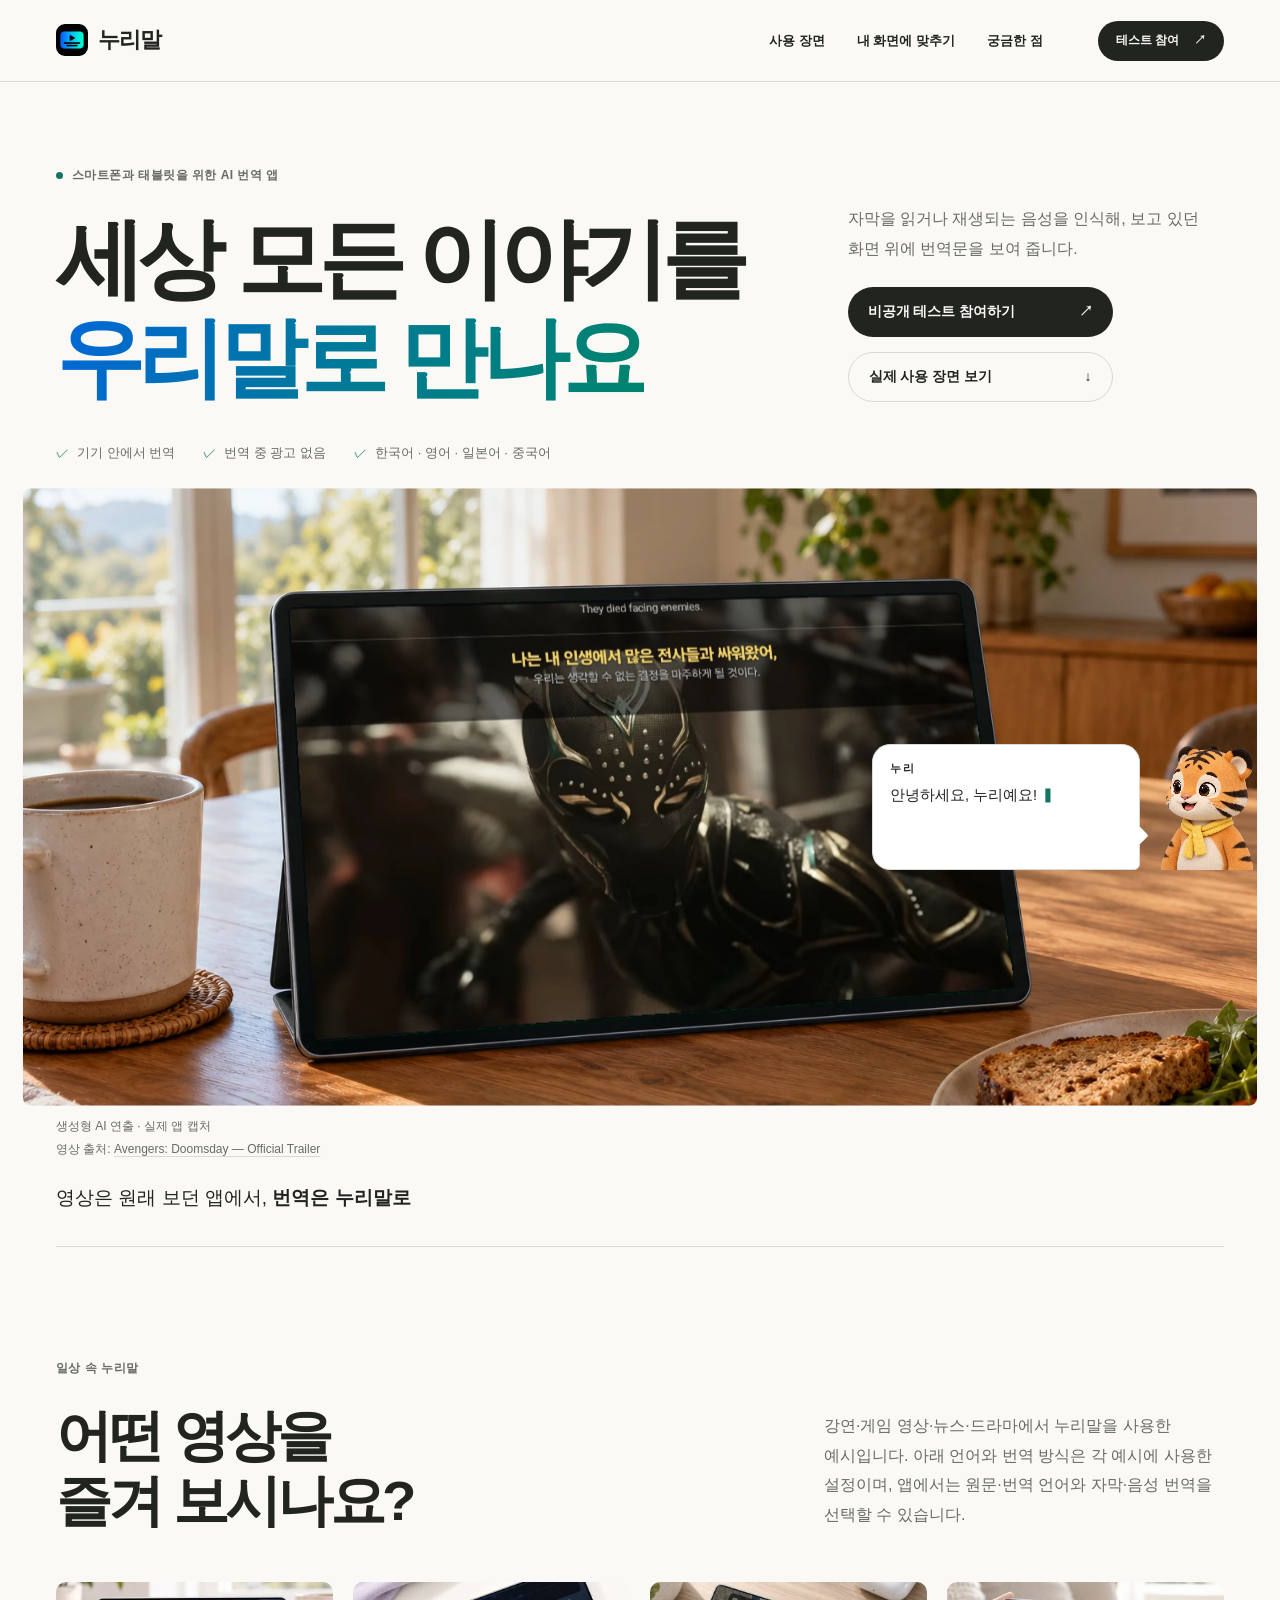
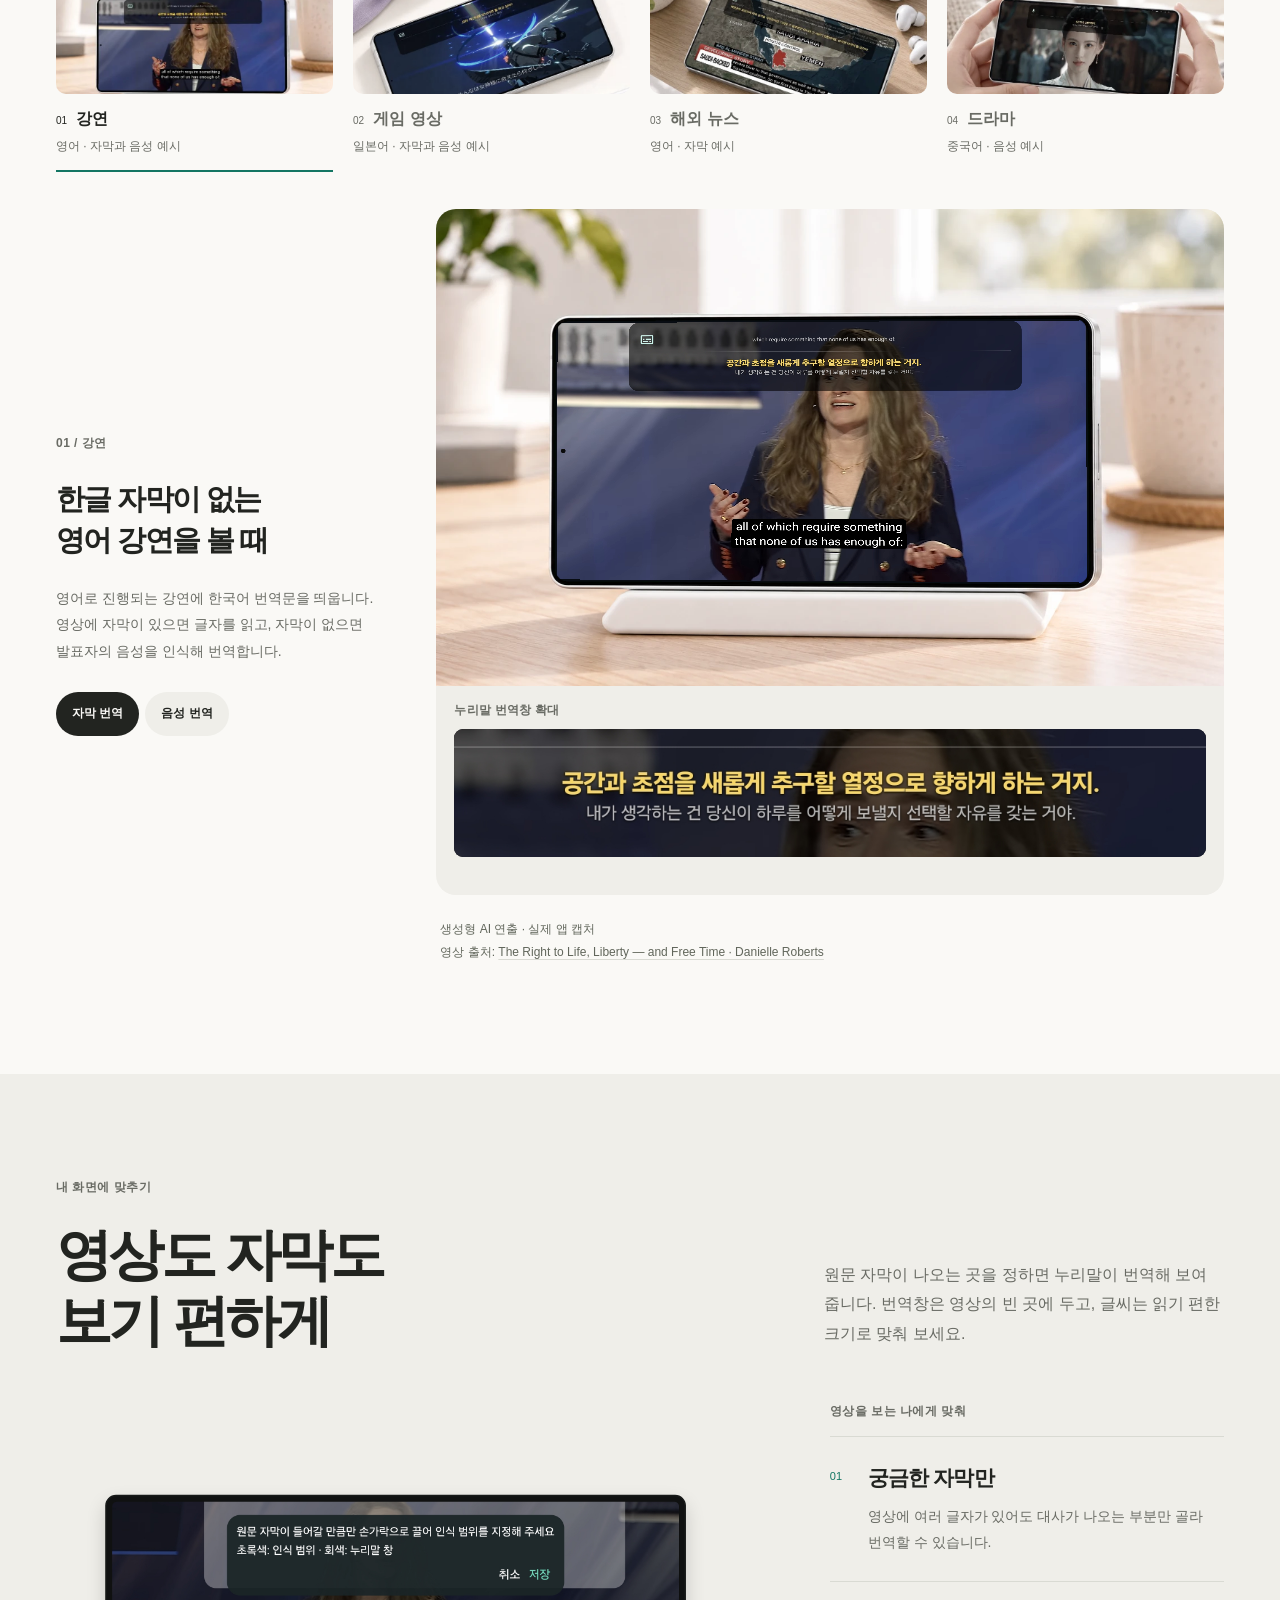
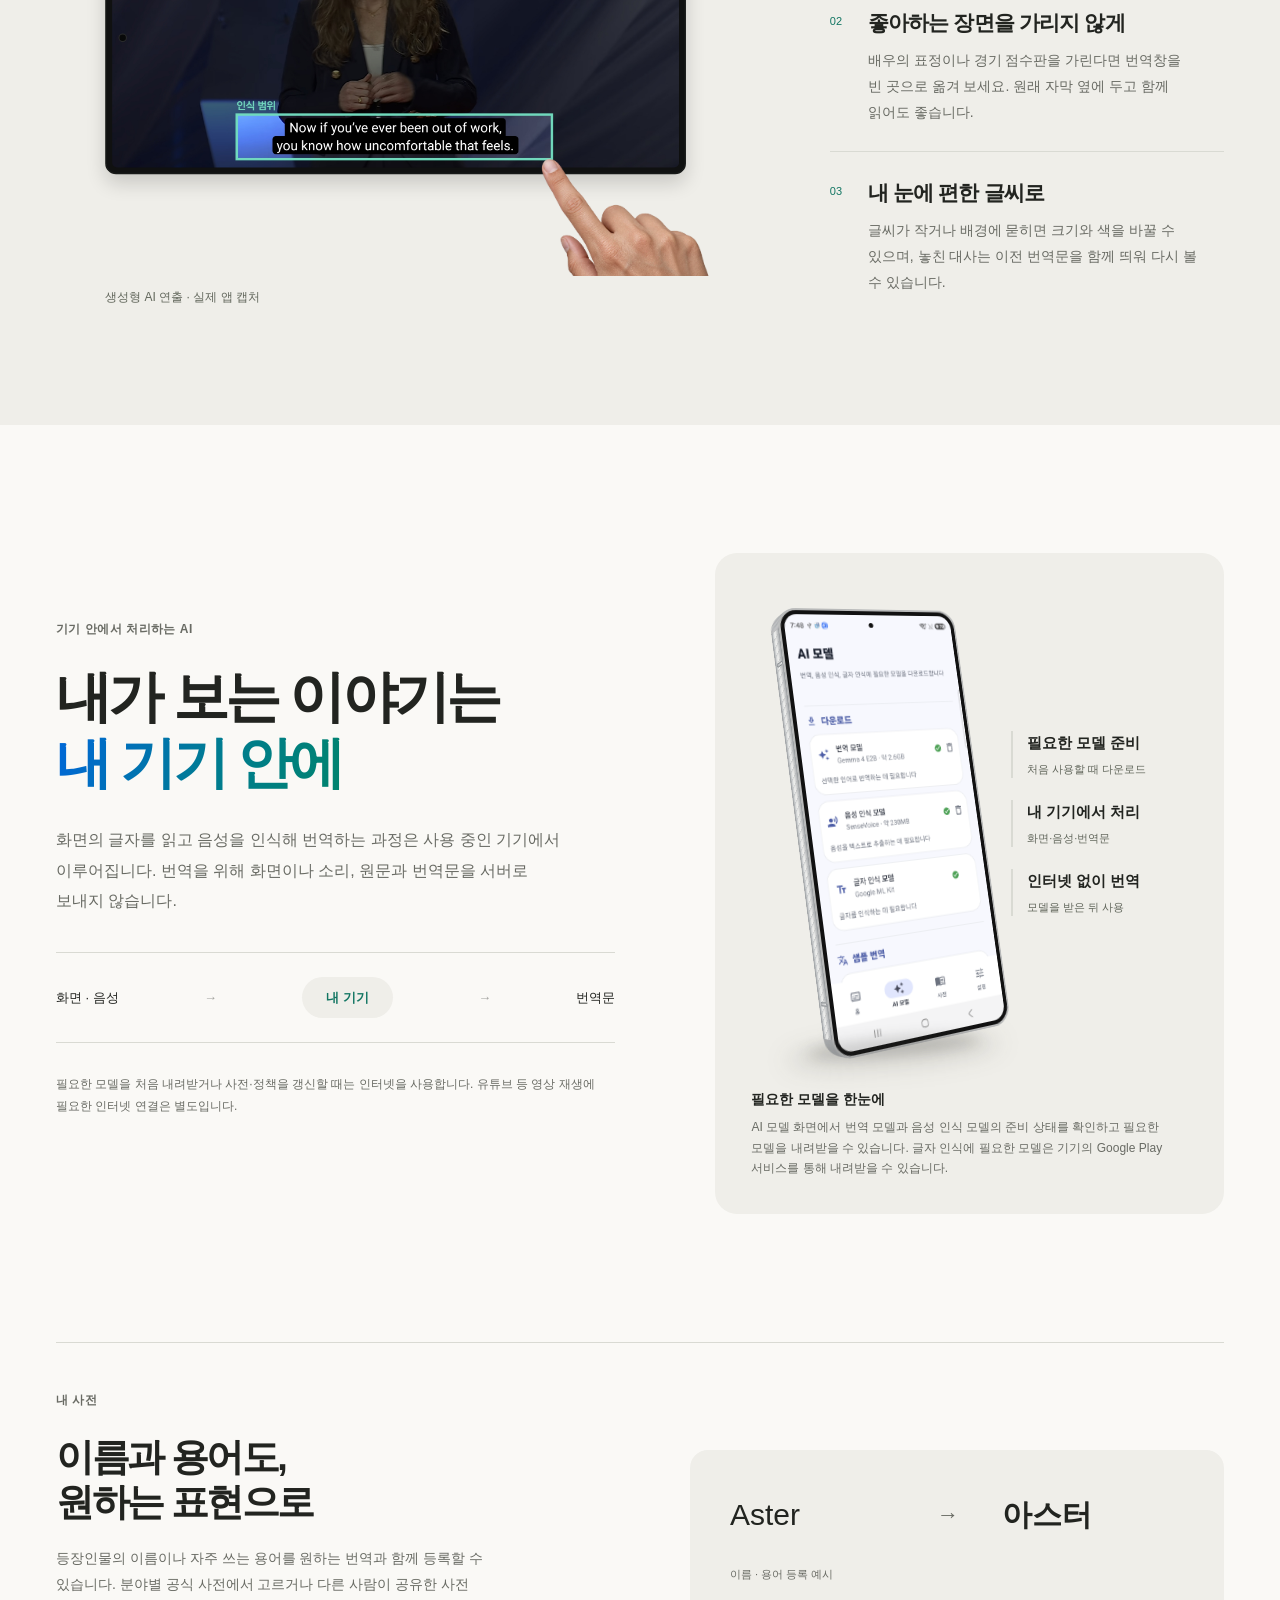
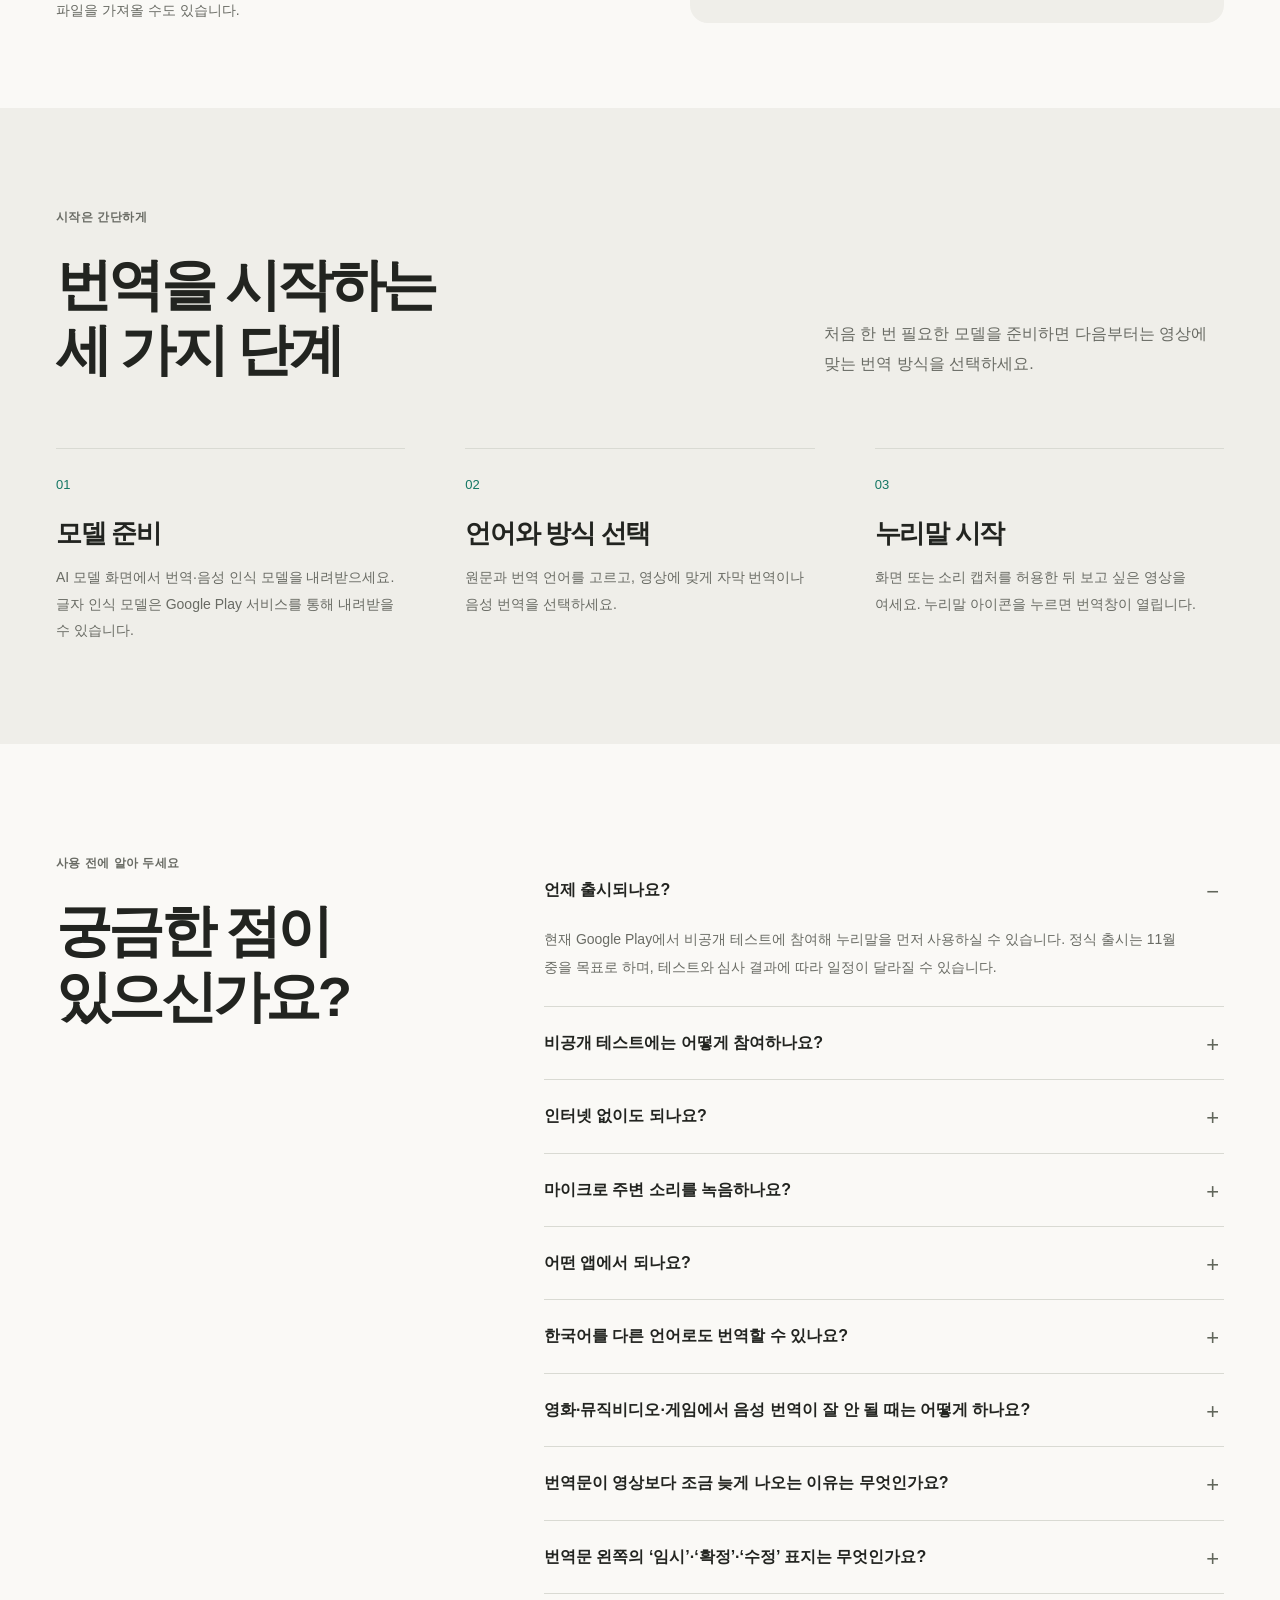
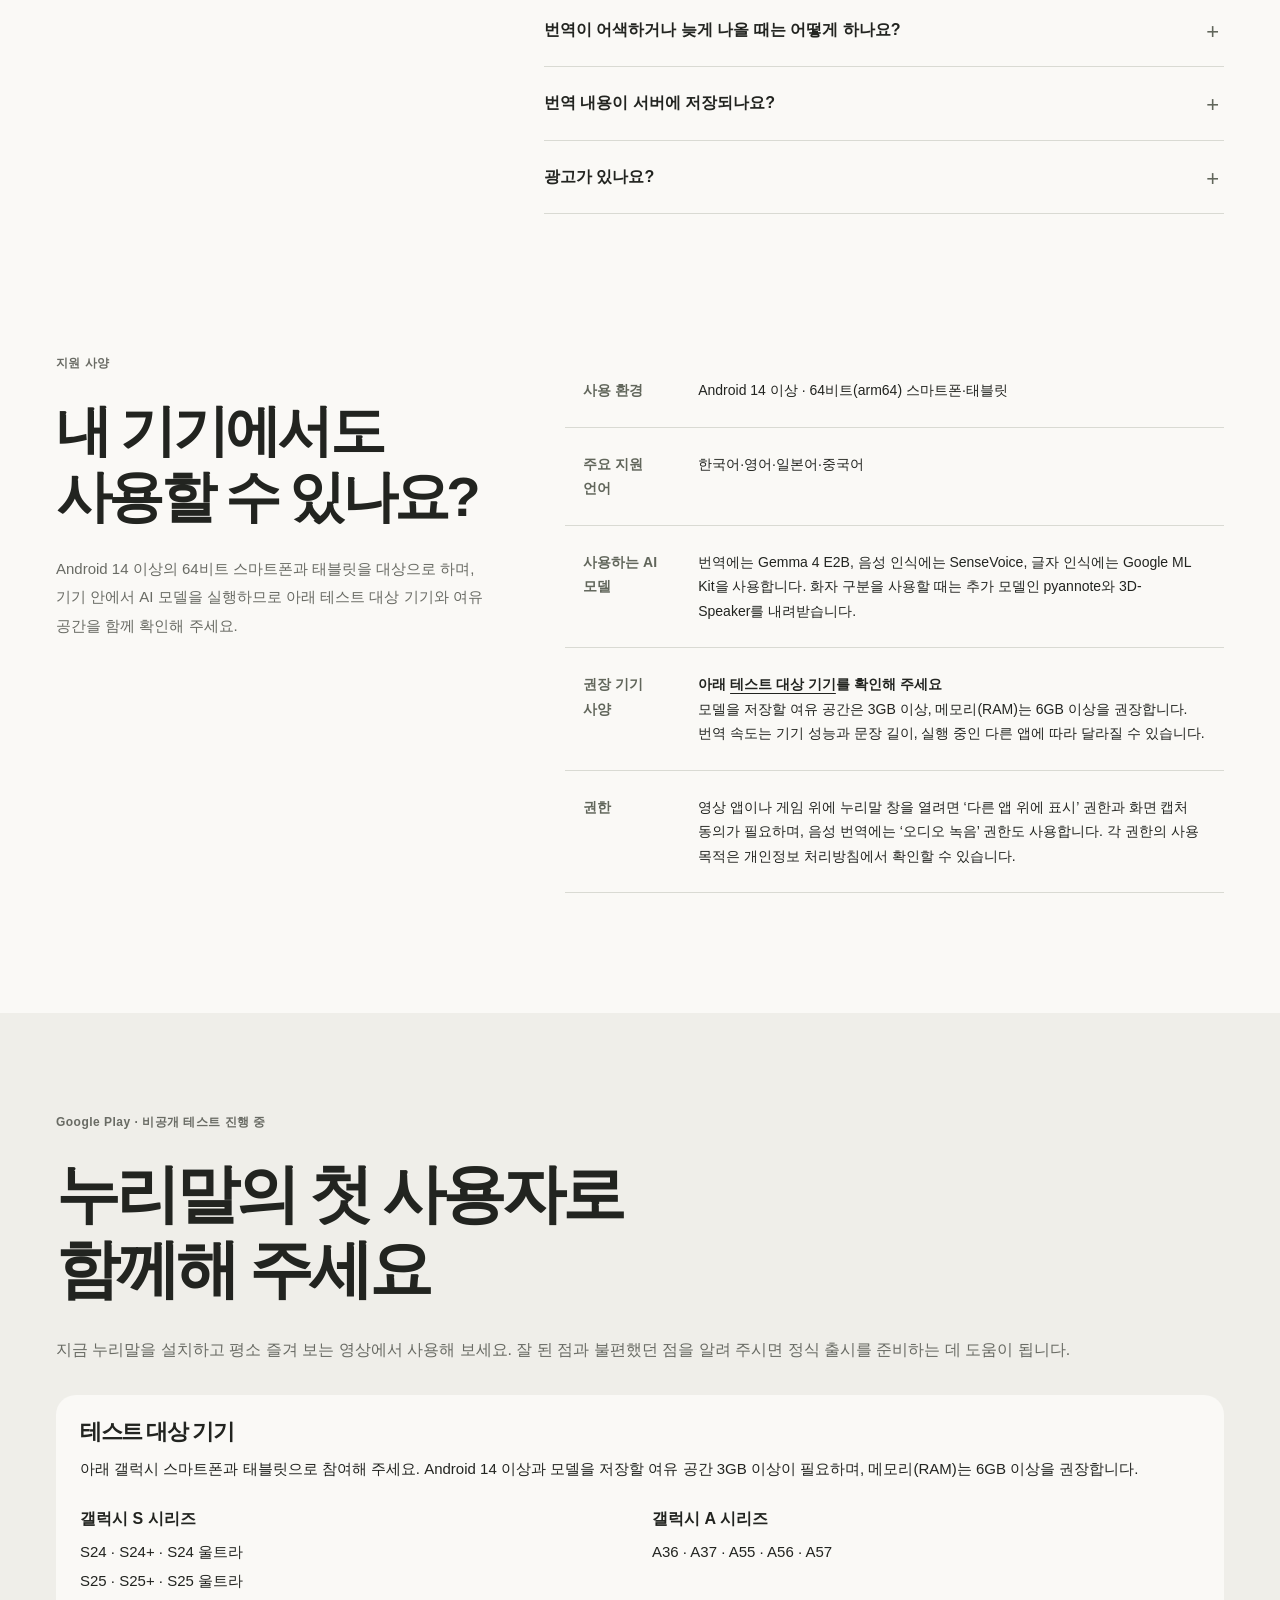
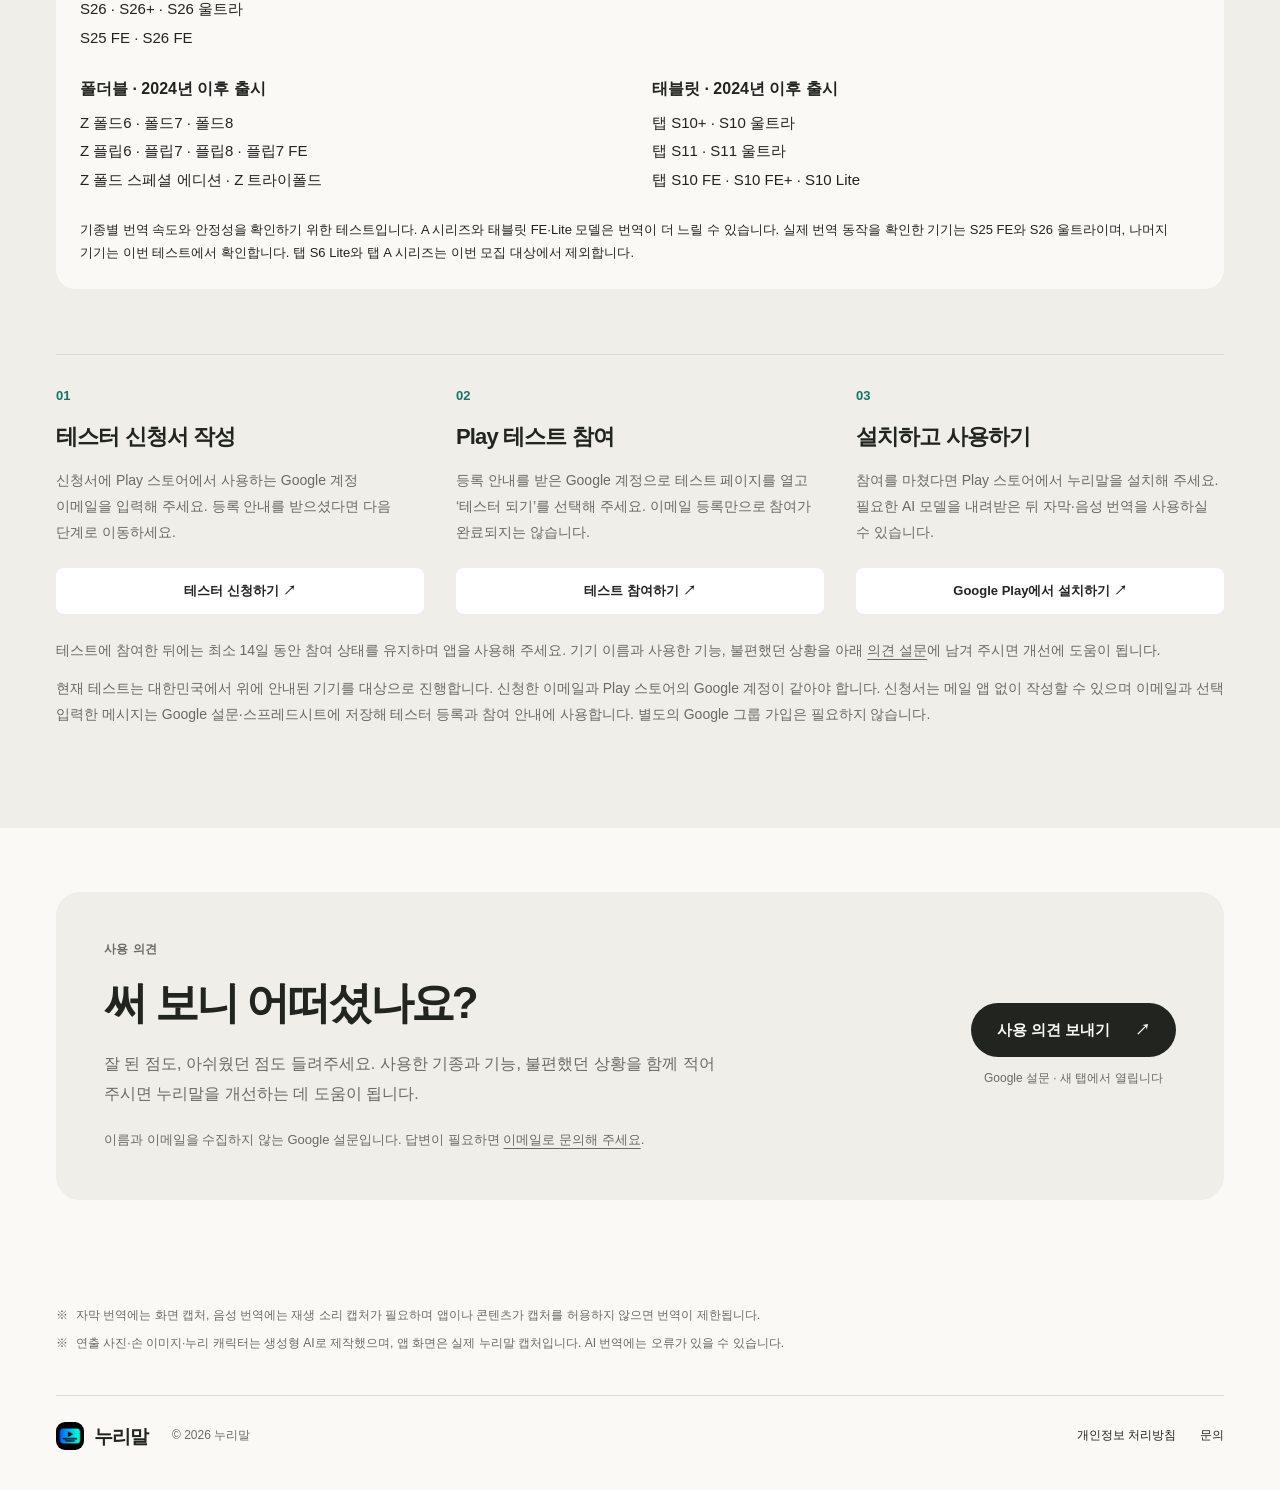
==== commit d47cbe1a: "개인정보 15판·FAQ 광고 답·app-ads.txt 게시 롤백 — 오너 지시로 취소 - PR #5(e2b8319, 본문 6b98b4b)를 되돌린다. 처리방침 게시본은 14판(pr" ====
--- a/index.html
+++ b/index.html
@@ -141,7 +141,7 @@
         </details>
         <details class="faq">
           <summary>광고가 있나요?</summary>
-          <p class="a">앱 화면(홈·AI 모델·사전·설정) 아래에는 Google AdMob 배너 광고가 표시됩니다. 누리말 창에는 광고가 없으며, 번역 중이거나 시작 준비 중, 앱이 화면에서 내려간 동안에는 광고를 표시하거나 요청하지 않습니다. 앱 안에서 '누리말 종료'를 눌러 2분 이상 이어진 번역을 끝내면 30분에 한 번을 넘지 않게 전체 화면 광고가 나올 수 있습니다. 원문·번역문·실행 로그는 광고에 사용하지 않으며, 자세한 내용은 개인정보 처리방침의 '광고' 항목에 있습니다.</p>
+          <p class="a">현재는 광고 없이 사용할 수 있습니다. 앞으로 앱을 시작할 때 짧은 광고가 추가될 수 있지만, 번역 중에는 광고를 표시하지 않을 예정입니다.</p>
         </details>
       </div></section>
 <section class="cx-support cx-wrap" id="support"><div><p class="cx-eyebrow">지원 사양</p><h2>내 기기에서도<br> 사용할 수 있나요?</h2><p>Android 14 이상의 64비트 스마트폰과 태블릿을 대상으로 하며, 기기 안에서 AI 모델을 실행하므로 아래 테스트 대상 기기와 여유 공간을 함께 확인해 주세요.</p></div><div class="cx-spec"><table class="spec">
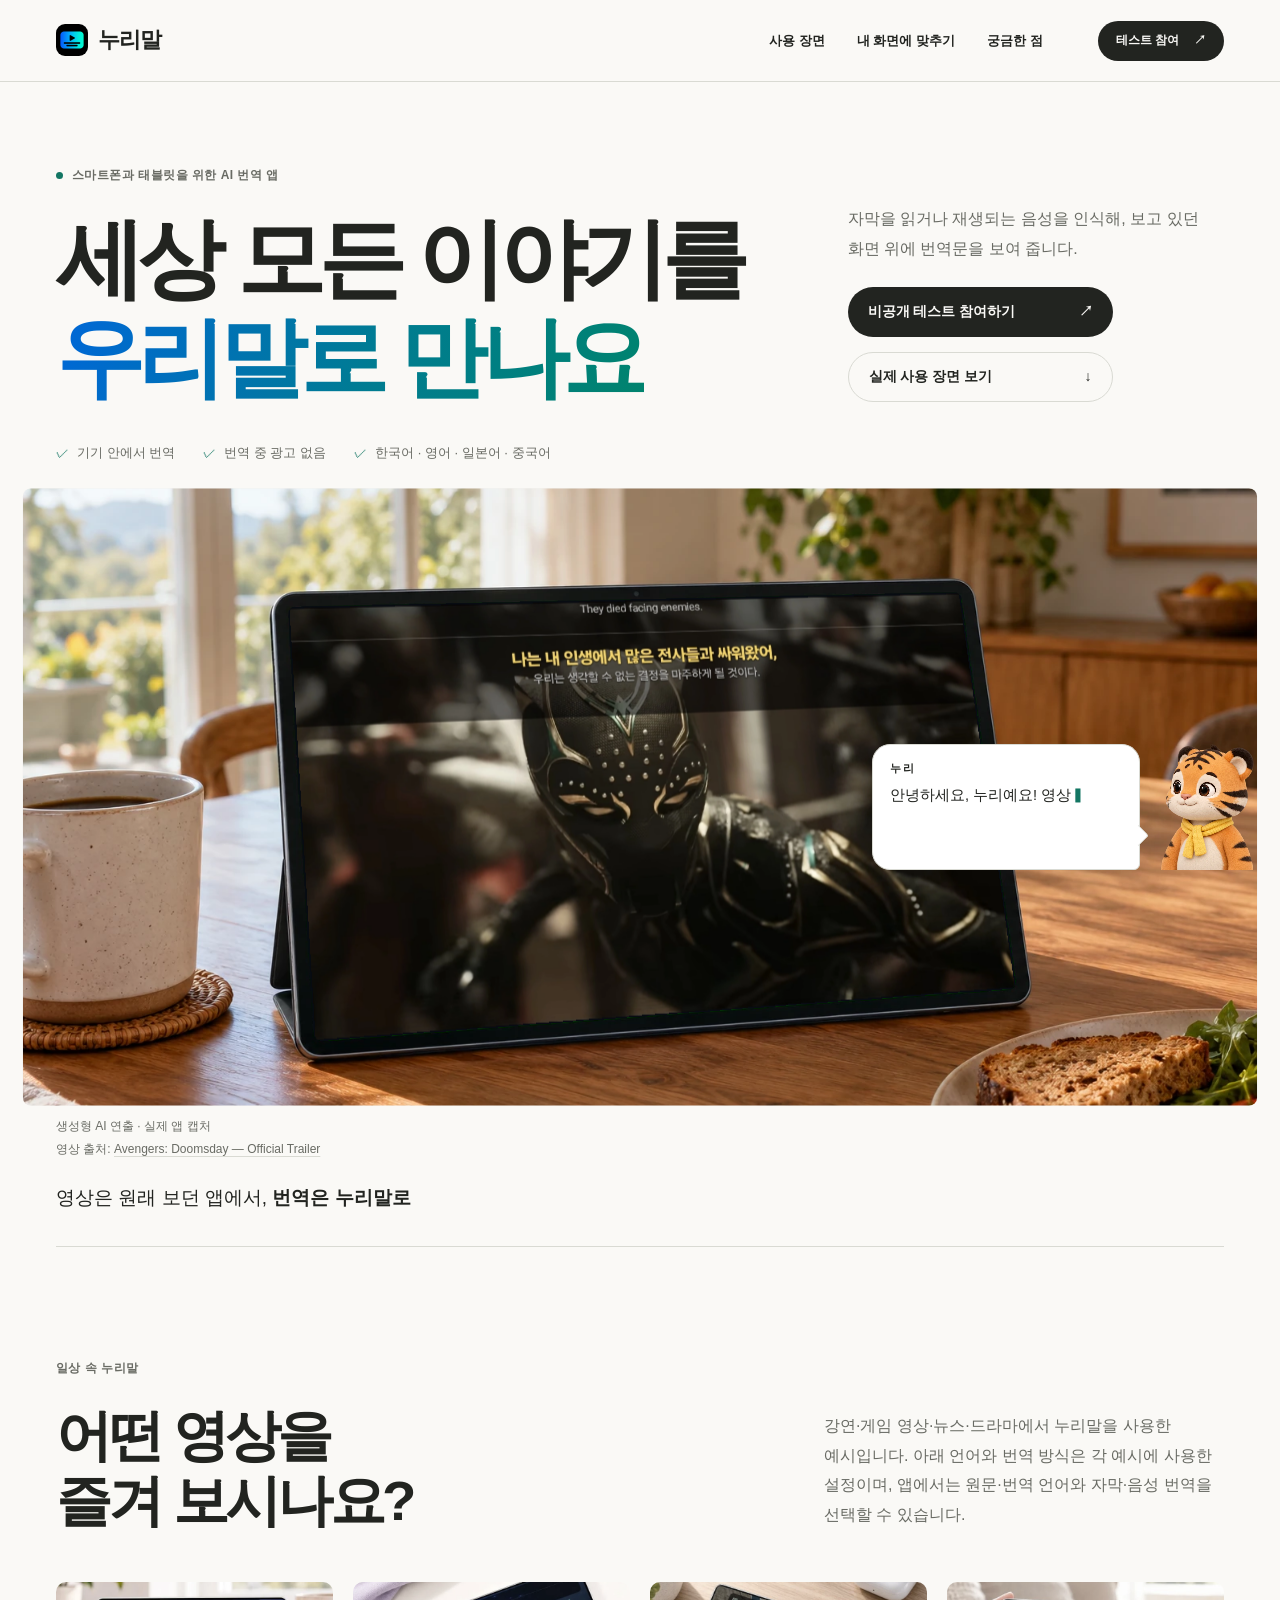
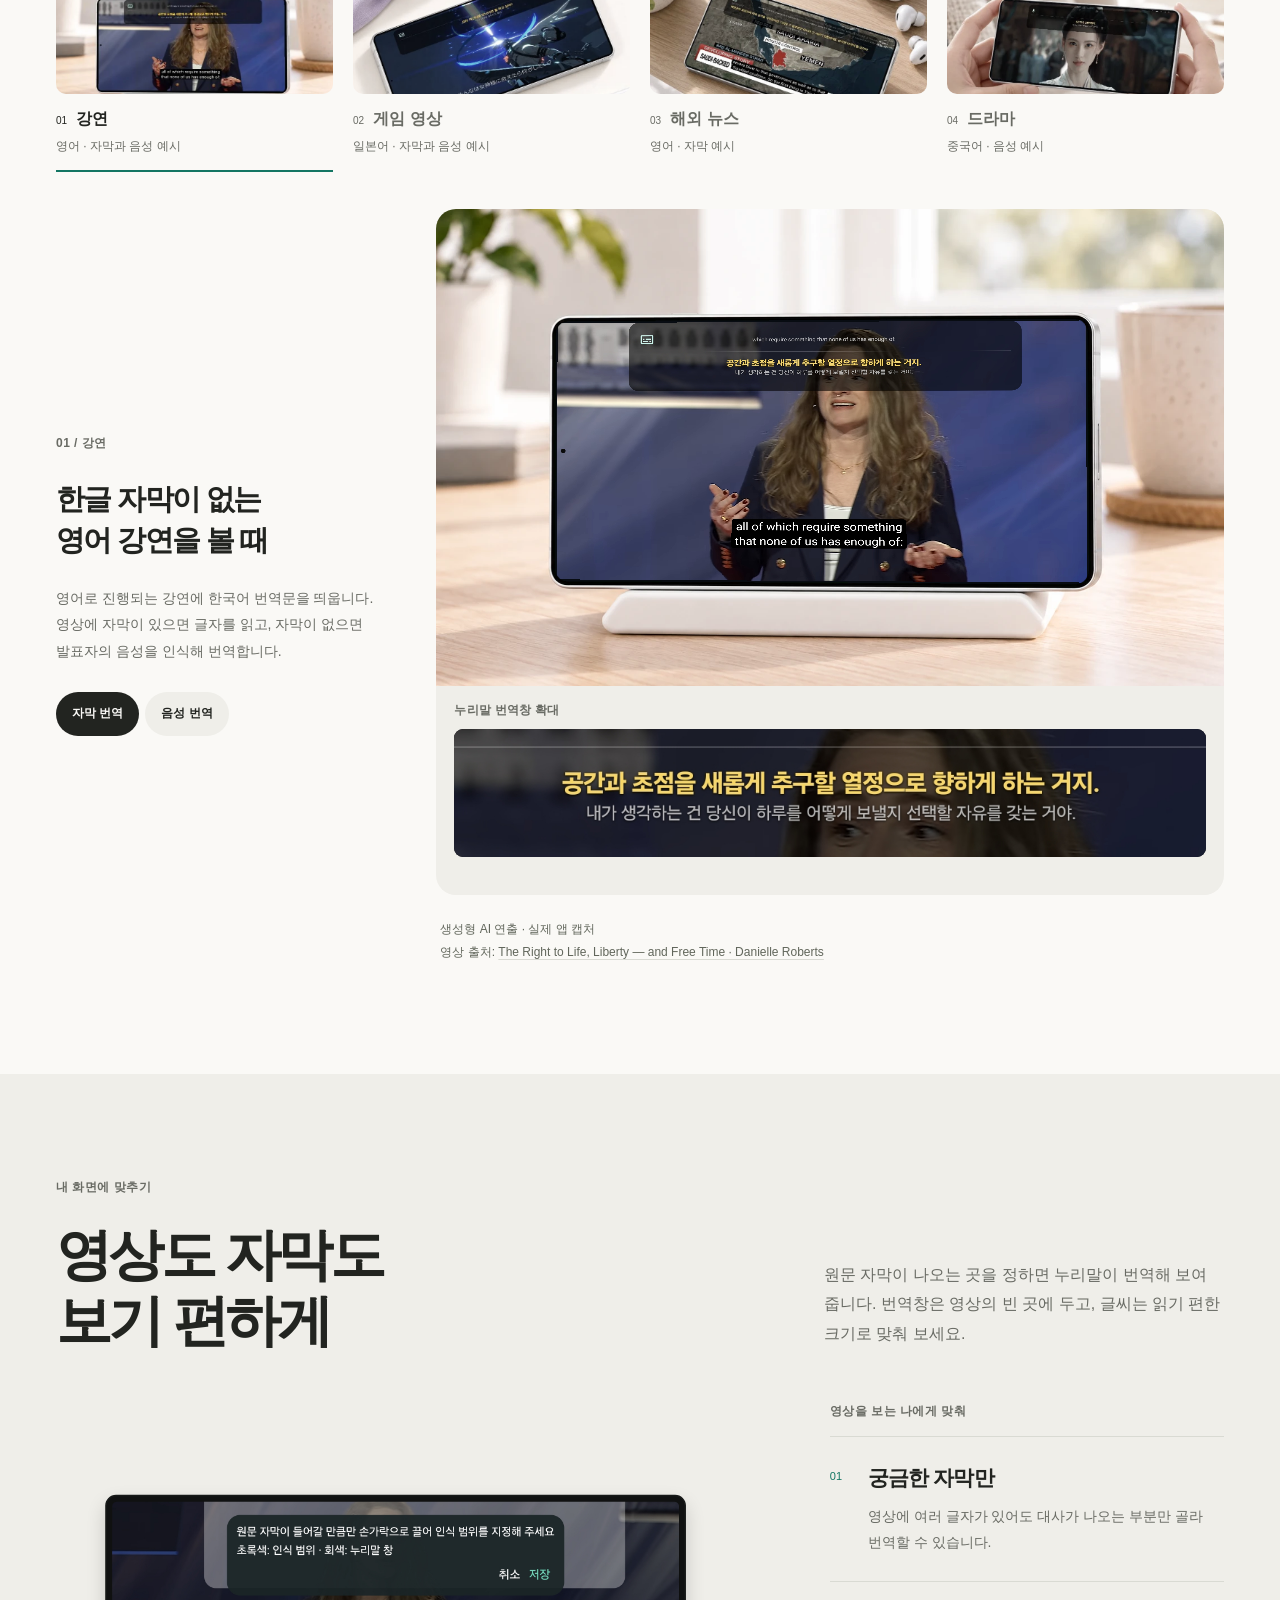
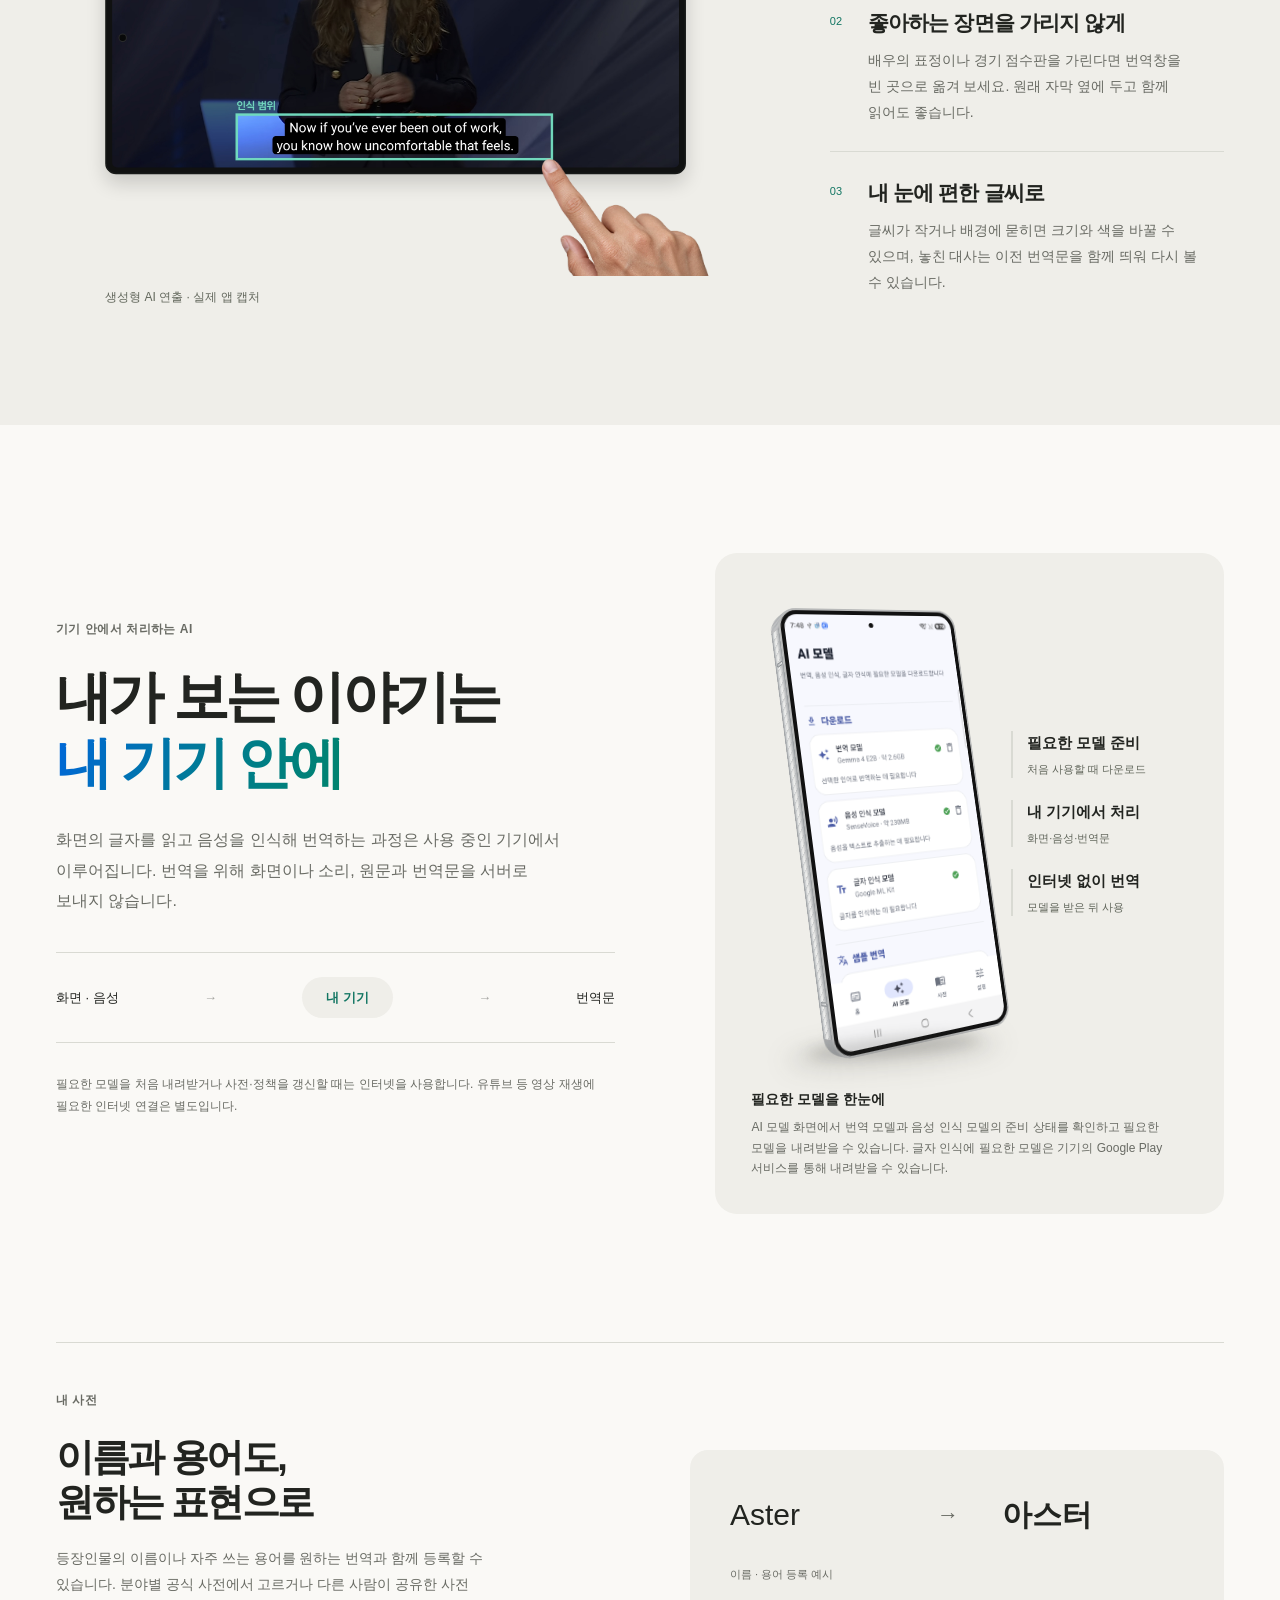
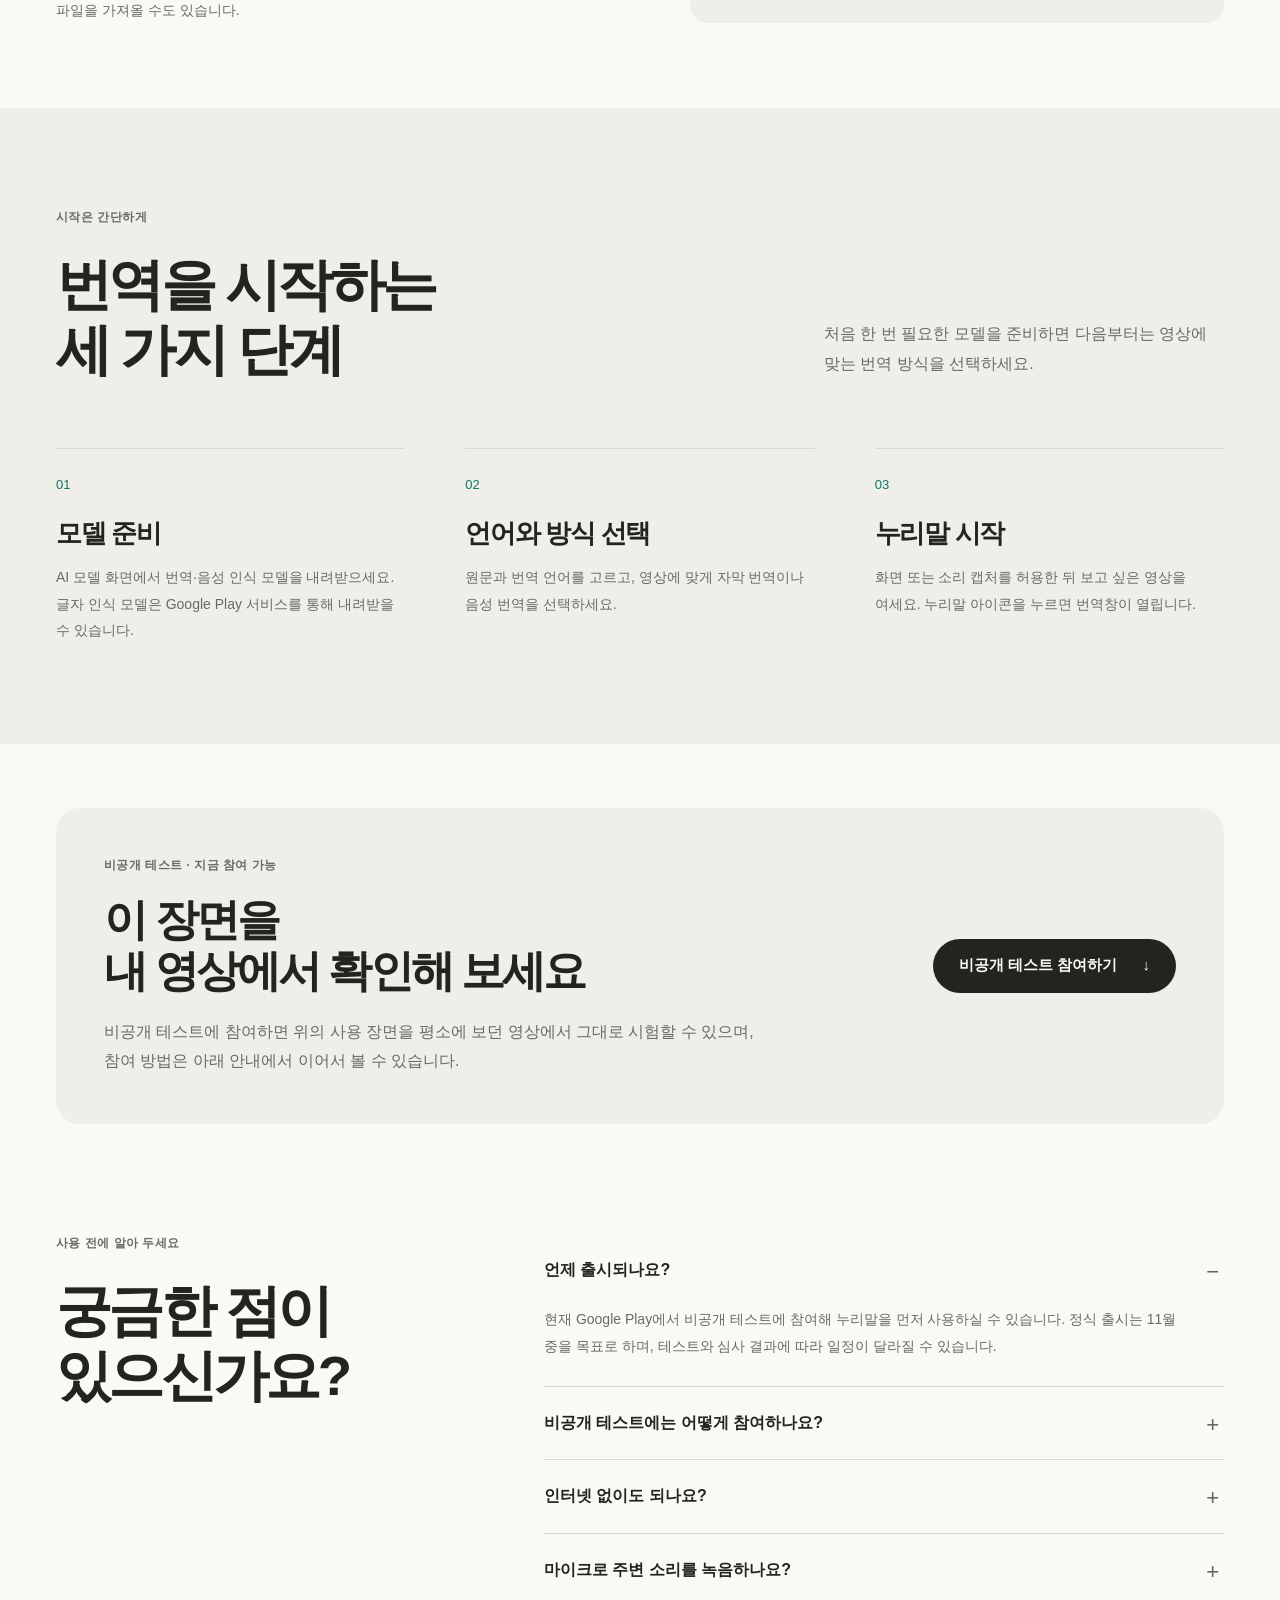
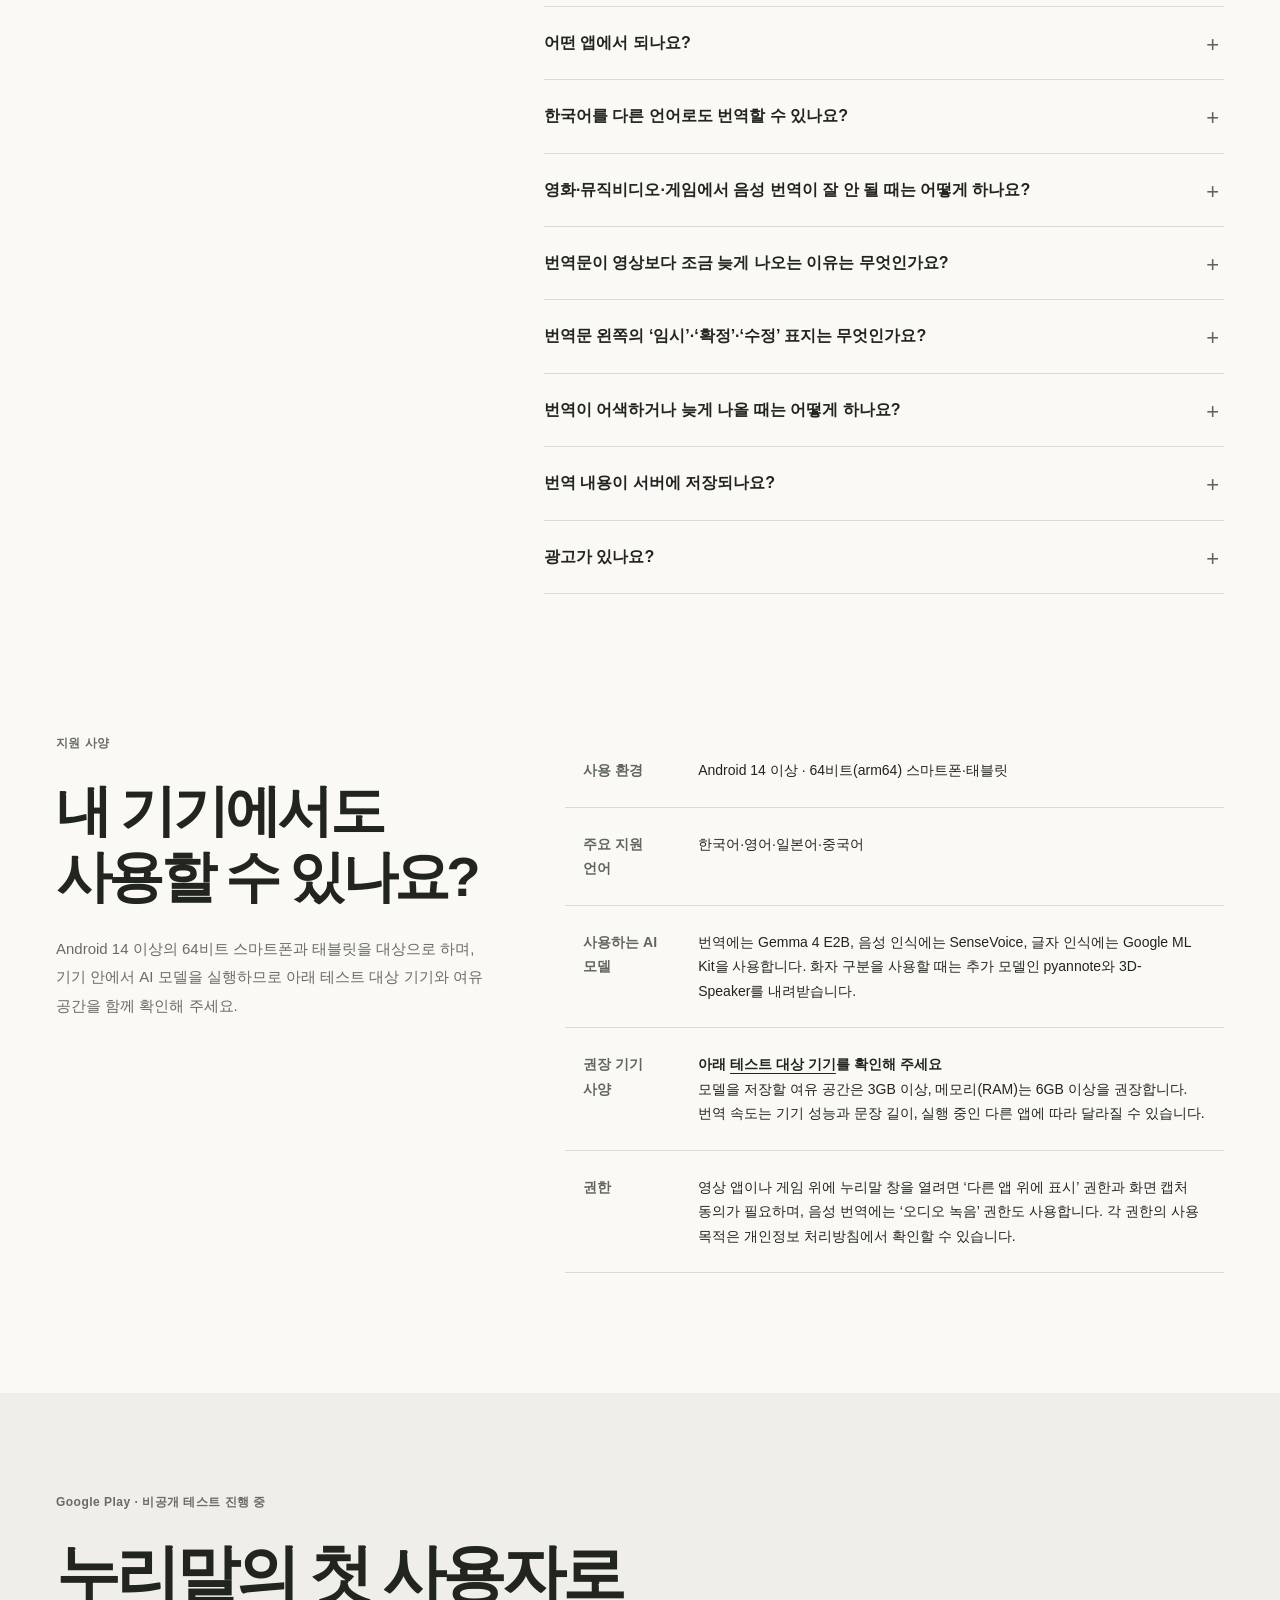
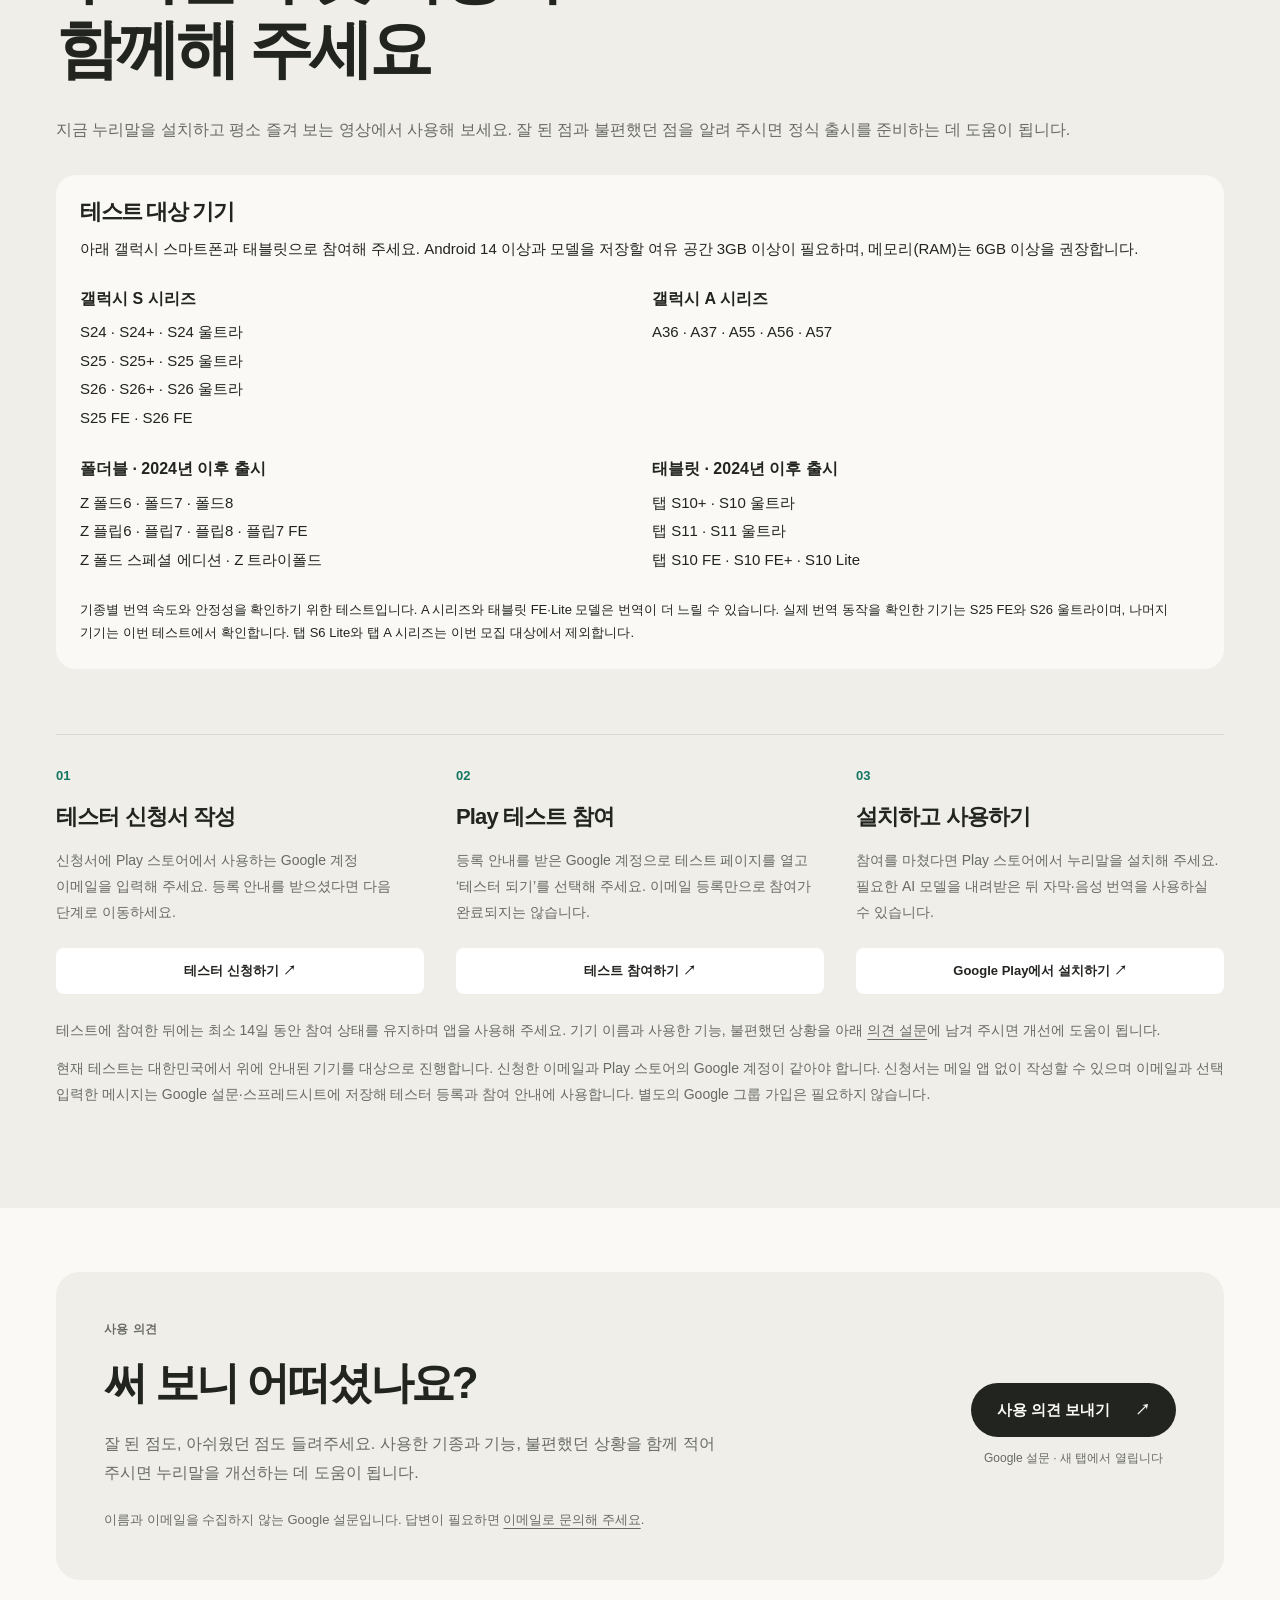
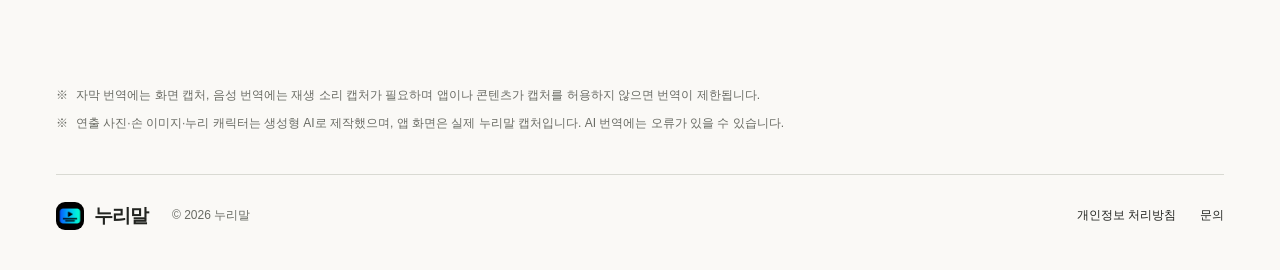
==== commit bb2012a0: "홈페이지: 테스터 참여 카드와 광고 안내 개선 게시 비공개 저장소 PR #85의 검토된 index.html과 design.css만 배포한다. 오너 승인: 2026-10-23 Orc" ====
--- a/index.html
+++ b/index.html
@@ -1,4 +1,4 @@
-<!doctype html><html lang="ko"><head><meta charset="utf-8"><meta name="viewport" content="width=device-width,initial-scale=1"><meta name="color-scheme" content="light dark"><meta name="theme-color" content="#f8f7f4"><title>누리말 — 세상 모든 이야기를 우리말로 만나요</title><meta name="description" content="영상과 게임의 자막·음성을 번역하는 누리말. 스마트폰과 태블릿을 위한 AI 번역 앱."><link rel="icon" href="icon.png"><link rel="stylesheet" href="assets/editorial/capture-base.css?v=20261014"><link rel="stylesheet" href="assets/editorial/design.css?v=20261015-tester-form"><script src="assets/editorial/design.js?v=20261014" defer></script><script src="assets/editorial/guide.js?v=20261014" defer></script><meta property="og:type" content="website">
+<!doctype html><html lang="ko"><head><meta charset="utf-8"><meta name="viewport" content="width=device-width,initial-scale=1"><meta name="color-scheme" content="light dark"><meta name="theme-color" content="#f8f7f4"><title>누리말 — 세상 모든 이야기를 우리말로 만나요</title><meta name="description" content="영상과 게임의 자막·음성을 번역하는 누리말. 스마트폰과 태블릿을 위한 AI 번역 앱."><link rel="icon" href="icon.png"><link rel="stylesheet" href="assets/editorial/capture-base.css?v=20261014"><link rel="stylesheet" href="assets/editorial/design.css?v=20261023-mid-cta"><script src="assets/editorial/design.js?v=20261014" defer></script><script src="assets/editorial/guide.js?v=20261014" defer></script><meta property="og:type" content="website">
 <meta property="og:site_name" content="누리말">
 <meta property="og:title" content="누리말 — 세상 모든 이야기를 우리말로 만나요">
 <meta property="og:description" content="영상과 게임의 자막이나 들리는 말을 원하는 언어로 보여 주며, 번역 내용은 기기 안에서 처리합니다 · Google Play 비공개 테스트 참여 가능">
@@ -95,6 +95,7 @@
         </figure></div></section>
 <section class="cx-dictionary cx-wrap" data-guide="이름이나 용어가 다르게 번역된다면 내 사전에 등록해 보세요. 원하는 표현을 지정할 수 있어요."><p class="cx-eyebrow">내 사전</p><div><h2>이름과 용어도,<br> 원하는 표현으로</h2><p>등장인물의 이름이나 자주 쓰는 용어를 원하는 번역과 함께 등록할 수 있습니다. 분야별 공식 사전에서 고르거나 다른 사람이 공유한 사전 파일을 가져올 수도 있습니다.</p></div><div class="cx-dict-example" aria-label="사전에 등록할 표현의 예"><span>Aster</span><span aria-hidden="true">→</span><strong>아스터</strong><small>이름 · 용어 등록 예시</small></div></section>
 <section class="cx-start" id="start" data-guide="필요한 모델을 준비한 뒤 번역 언어와 방식을 선택하고 누리말을 시작하세요. 캡처 권한이 필요해요."><div class="cx-wrap"><div class="cx-section-head"><div><p class="cx-eyebrow">시작은 간단하게</p><h2>번역을 시작하는<br> 세 가지 단계</h2></div><p>처음 한 번 필요한 모델을 준비하면 다음부터는 영상에 맞는 번역 방식을 선택하세요.</p></div><ol class="cx-steps"><li><span>01</span><h3>모델 준비</h3><p>AI 모델 화면에서 번역·음성 인식 모델을 내려받으세요. 글자 인식 모델은 Google Play 서비스를 통해 내려받을 수 있습니다.</p></li><li><span>02</span><h3>언어와 방식 선택</h3><p>원문과 번역 언어를 고르고, 영상에 맞게 자막 번역이나 음성 번역을 선택하세요.</p></li><li><span>03</span><h3>누리말 시작</h3><p>화면 또는 소리 캡처를 허용한 뒤 보고 싶은 영상을 여세요. 누리말 아이콘을 누르면 번역창이 열립니다.</p></li></ol></div></section>
+<section class="cx-mid-cta cx-wrap" data-guide="위에서 본 장면을 평소 보던 영상에서 바로 시험해 보고 싶다면 비공개 테스트에 참여해 보세요. 버튼을 누르면 참여 안내로 이동해요."><div class="cx-mid-cta-card"><div class="cx-mid-cta-copy"><p class="cx-eyebrow">비공개 테스트 · 지금 참여 가능</p><h2>이 장면을<br> 내 영상에서 확인해 보세요</h2><p>비공개 테스트에 참여하면 위의 사용 장면을 평소에 보던 영상에서 그대로 시험할 수 있으며, 참여 방법은 아래 안내에서 이어서 볼 수 있습니다.</p></div><div class="cx-mid-cta-action"><a class="cx-button" href="#join">비공개 테스트 참여하기 <span aria-hidden="true">↓</span></a></div></div></section>
 <section class="cx-information cx-wrap" id="questions" data-guide="사용할 수 있는 기기와 인터넷, 광고에 관한 질문을 모았어요. 궁금한 항목을 눌러 보세요."><div class="cx-info-title"><p class="cx-eyebrow">사용 전에 알아 두세요</p><h2>궁금한 점이<br> 있으신가요?</h2></div><div class="cx-faq"><details class="faq" open="">
           <summary>언제 출시되나요?</summary>
           <p class="a">현재 Google Play에서 비공개 테스트에 참여해 누리말을 먼저 사용하실 수 있습니다. 정식 출시는 11월 중을 목표로 하며, 테스트와 심사 결과에 따라 일정이 달라질 수 있습니다.</p>
@@ -141,7 +142,7 @@
         </details>
         <details class="faq">
           <summary>광고가 있나요?</summary>
-          <p class="a">현재는 광고 없이 사용할 수 있습니다. 앞으로 앱을 시작할 때 짧은 광고가 추가될 수 있지만, 번역 중에는 광고를 표시하지 않을 예정입니다.</p>
+          <p class="a">지금은 광고 없이 사용할 수 있습니다. 앞으로 앱 화면 아래에는 배너 광고가 표시될 수 있으며, 앱 안에서 ‘누리말 종료’로 2분 이상 이어진 번역을 마치면 30분에 한 번 이내의 전면 광고가 표시될 수 있습니다. 번역 중과 누리말 창에는 광고를 표시하지 않으며, 앱을 열 때의 광고도 없습니다.</p>
         </details>
       </div></section>
 <section class="cx-support cx-wrap" id="support"><div><p class="cx-eyebrow">지원 사양</p><h2>내 기기에서도<br> 사용할 수 있나요?</h2><p>Android 14 이상의 64비트 스마트폰과 태블릿을 대상으로 하며, 기기 안에서 AI 모델을 실행하므로 아래 테스트 대상 기기와 여유 공간을 함께 확인해 주세요.</p></div><div class="cx-spec"><table class="spec">
--- a/assets/editorial/design.css
+++ b/assets/editorial/design.css
@@ -90,6 +90,9 @@
 @media(forced-colors:active){.cx h1 em,.cx h2 em{background:none;color:CanvasText;-webkit-text-fill-color:CanvasText}}
 .cx-feedback{padding-block:64px}.cx-feedback-card{display:grid;grid-template-columns:minmax(0,1fr) auto;gap:48px;align-items:center;background:var(--cx-panel);border-radius:24px;padding:48px}.cx-feedback h2{font-size:clamp(28px,4vw,44px)}.cx-feedback .cx-eyebrow{margin-bottom:18px}.cx-feedback-copy>p:not(.cx-eyebrow){max-width:660px;line-height:1.85;color:var(--cx-muted);margin:20px 0 0}.cx-feedback-copy>.cx-feedback-note{font-size:13px}.cx-feedback-note a{text-decoration:underline;text-underline-offset:4px}.cx-feedback-action{display:flex;flex-direction:column;align-items:center;gap:12px}.cx-feedback-action>.cx-button{white-space:nowrap;text-decoration:none}.cx-feedback-action>span{font-size:12px;color:var(--cx-muted)}@media(max-width:760px){.cx-feedback-card{grid-template-columns:1fr;gap:28px;padding:28px 24px;border-radius:20px}.cx-feedback-action{align-items:flex-start}.cx-feedback-action>.cx-button{width:100%}.cx-feedback-action>span{align-self:center}}
 
+/* Mid-page tester CTA between the start steps and the FAQ (same card form as .cx-feedback-card). */
+.cx-mid-cta{padding-block:64px 0}.cx-mid-cta-card{display:grid;grid-template-columns:minmax(0,1fr) auto;gap:48px;align-items:center;background:var(--cx-panel);border-radius:24px;padding:48px}.cx-mid-cta h2{font-size:clamp(28px,4vw,44px)}.cx-mid-cta .cx-eyebrow{margin-bottom:18px}.cx-mid-cta-copy>p:not(.cx-eyebrow){max-width:660px;line-height:1.85;color:var(--cx-muted);margin:20px 0 0}.cx-mid-cta-action{display:flex;flex-direction:column;align-items:center}.cx-mid-cta-action>.cx-button{white-space:nowrap;text-decoration:none}@media(max-width:800px){.cx-mid-cta{padding-block:40px 0}}@media(max-width:760px){.cx-mid-cta-card{grid-template-columns:1fr;gap:28px;padding:28px 24px;border-radius:20px}.cx-mid-cta-action{align-items:stretch}.cx-mid-cta-action>.cx-button{width:100%;white-space:normal}}
+
 /* Closed-test device list */
 .cx-test-devices{margin:32px 0 36px;padding:24px;background:var(--cx-bg);border-radius:20px}.cx-test-devices h3{font-size:22px;margin:0 0 10px}.cx-test-devices p{font-size:15px;line-height:1.8;margin:0}.cx-test-devices dl{display:grid;grid-template-columns:repeat(2,minmax(0,1fr));gap:24px;margin:24px 0}.cx-test-devices dt{font-weight:700;margin-bottom:6px}.cx-test-devices dd{margin:0;font-size:15px;line-height:1.9}.cx-test-devices .cx-device-note{font-size:13px}.cx-test-devices a{text-decoration:underline;text-underline-offset:3px}@media(max-width:600px){.cx-test-devices{padding:20px}.cx-test-devices dl{grid-template-columns:1fr;gap:18px}}
 
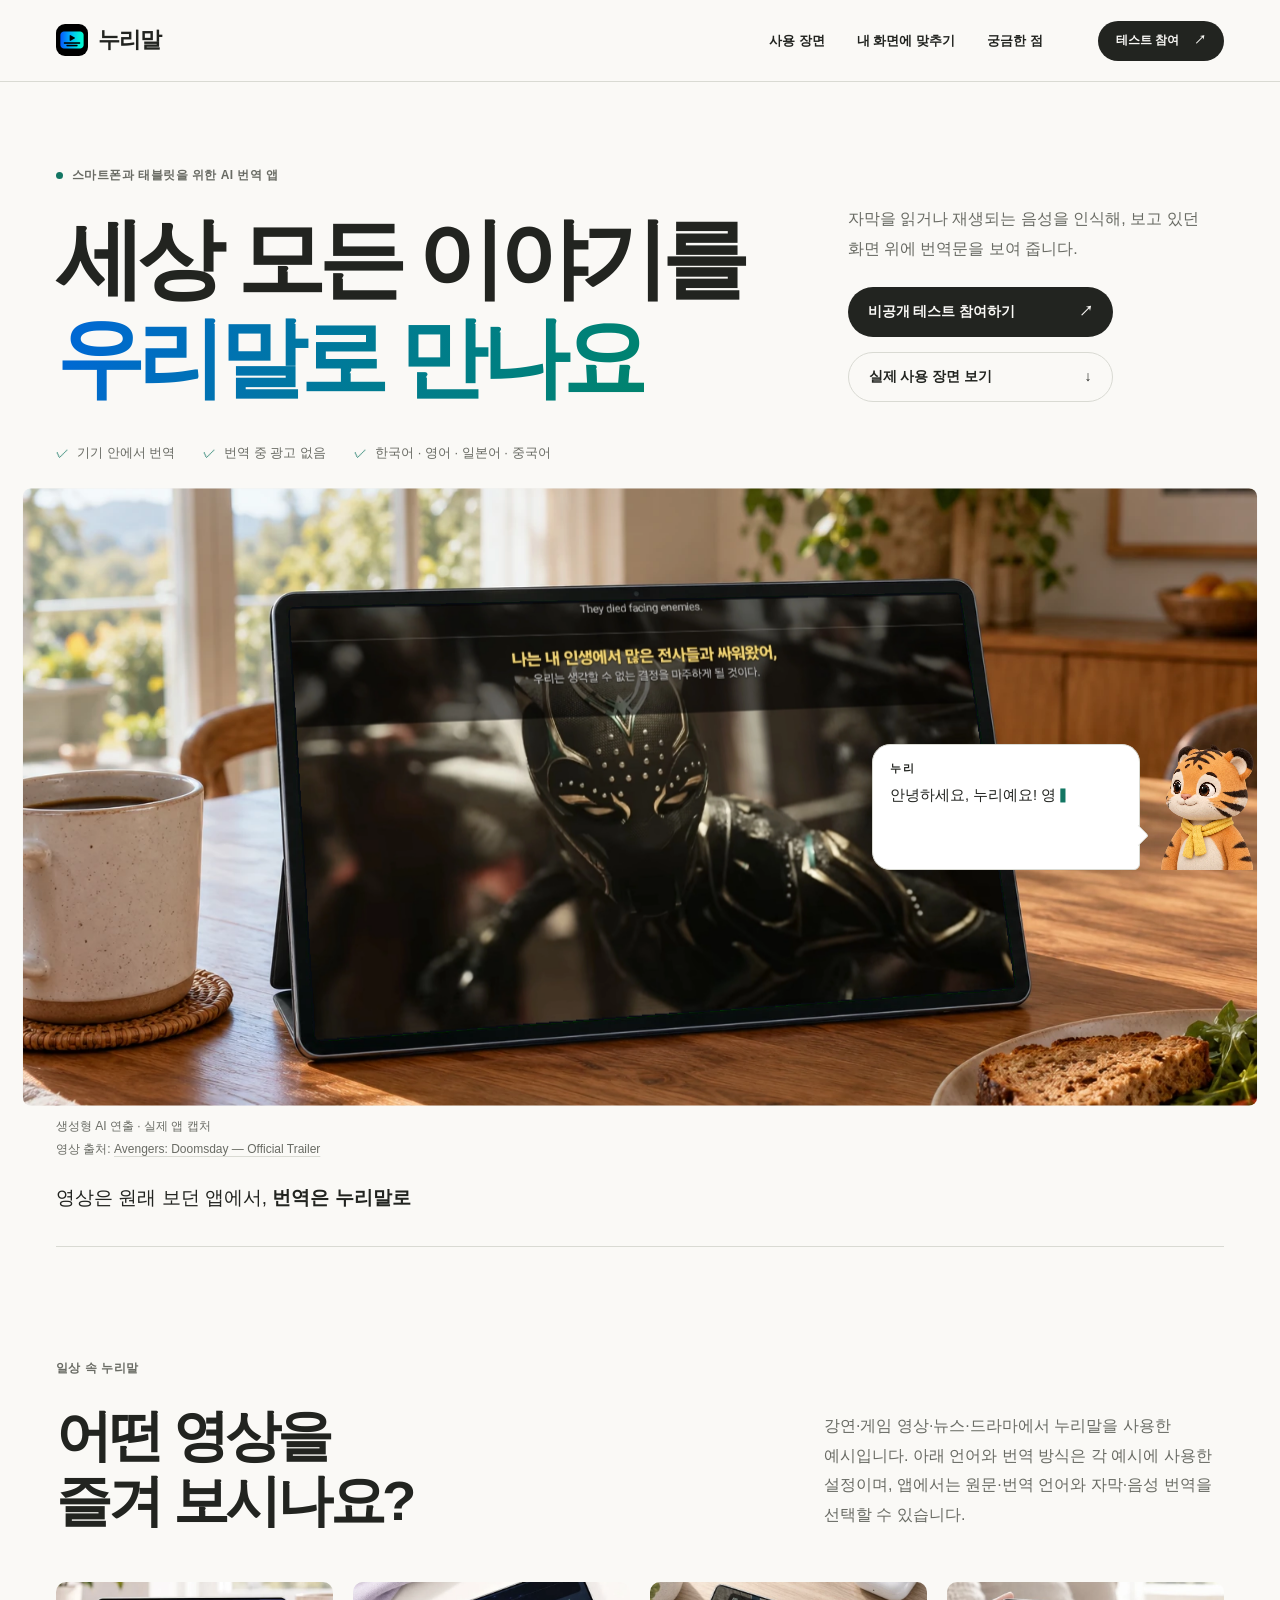
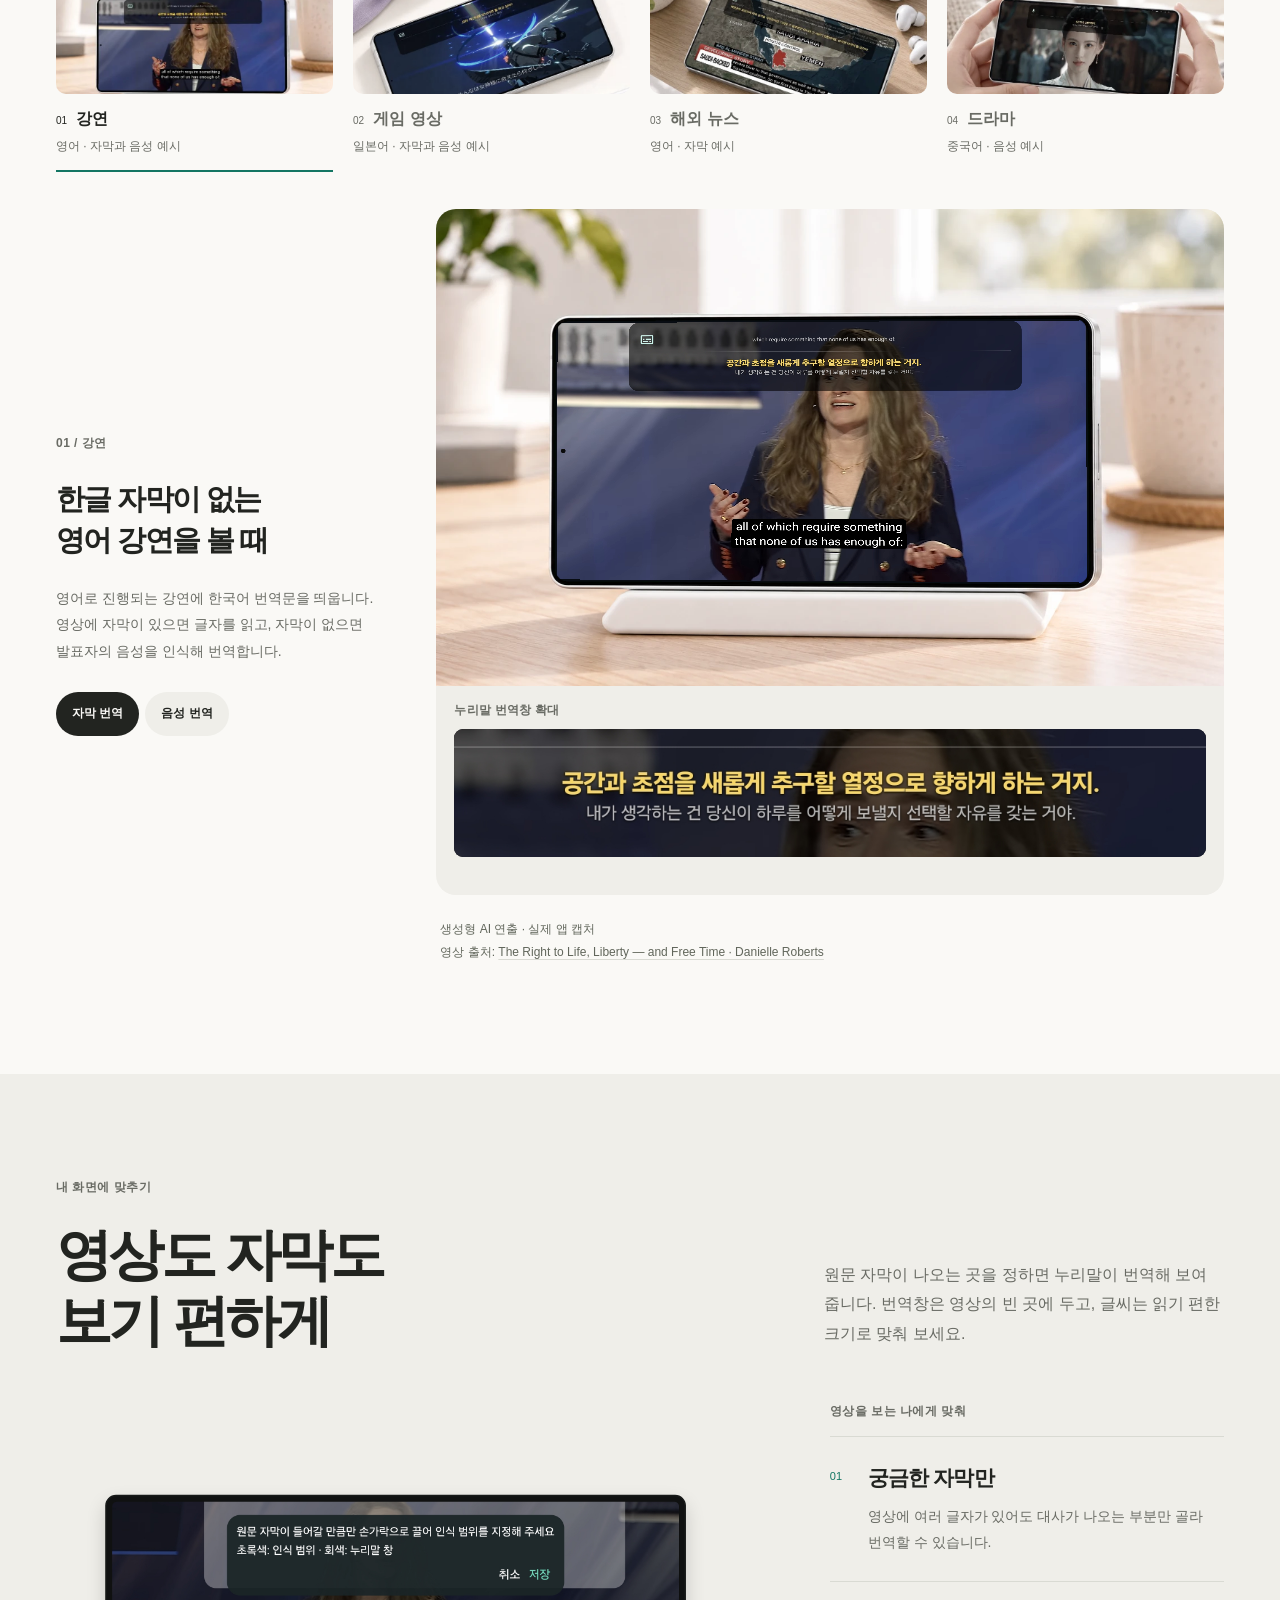
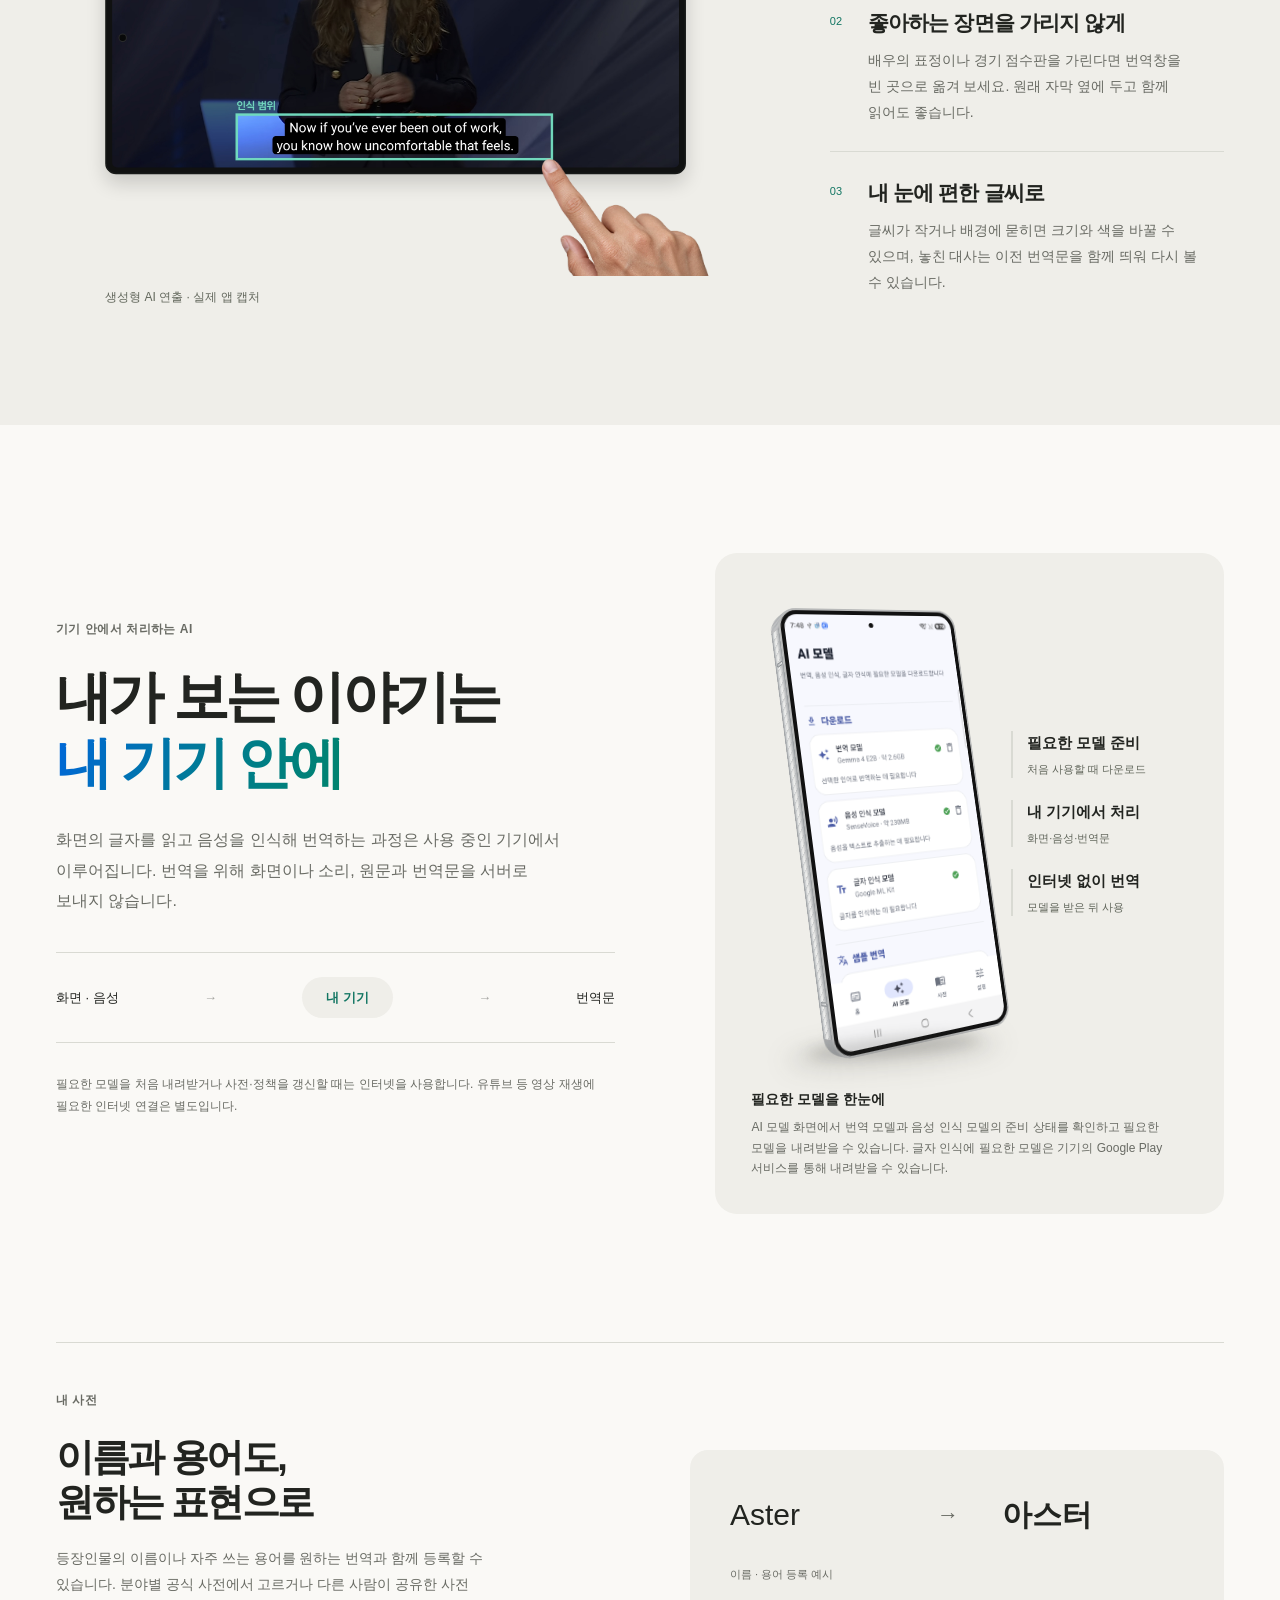
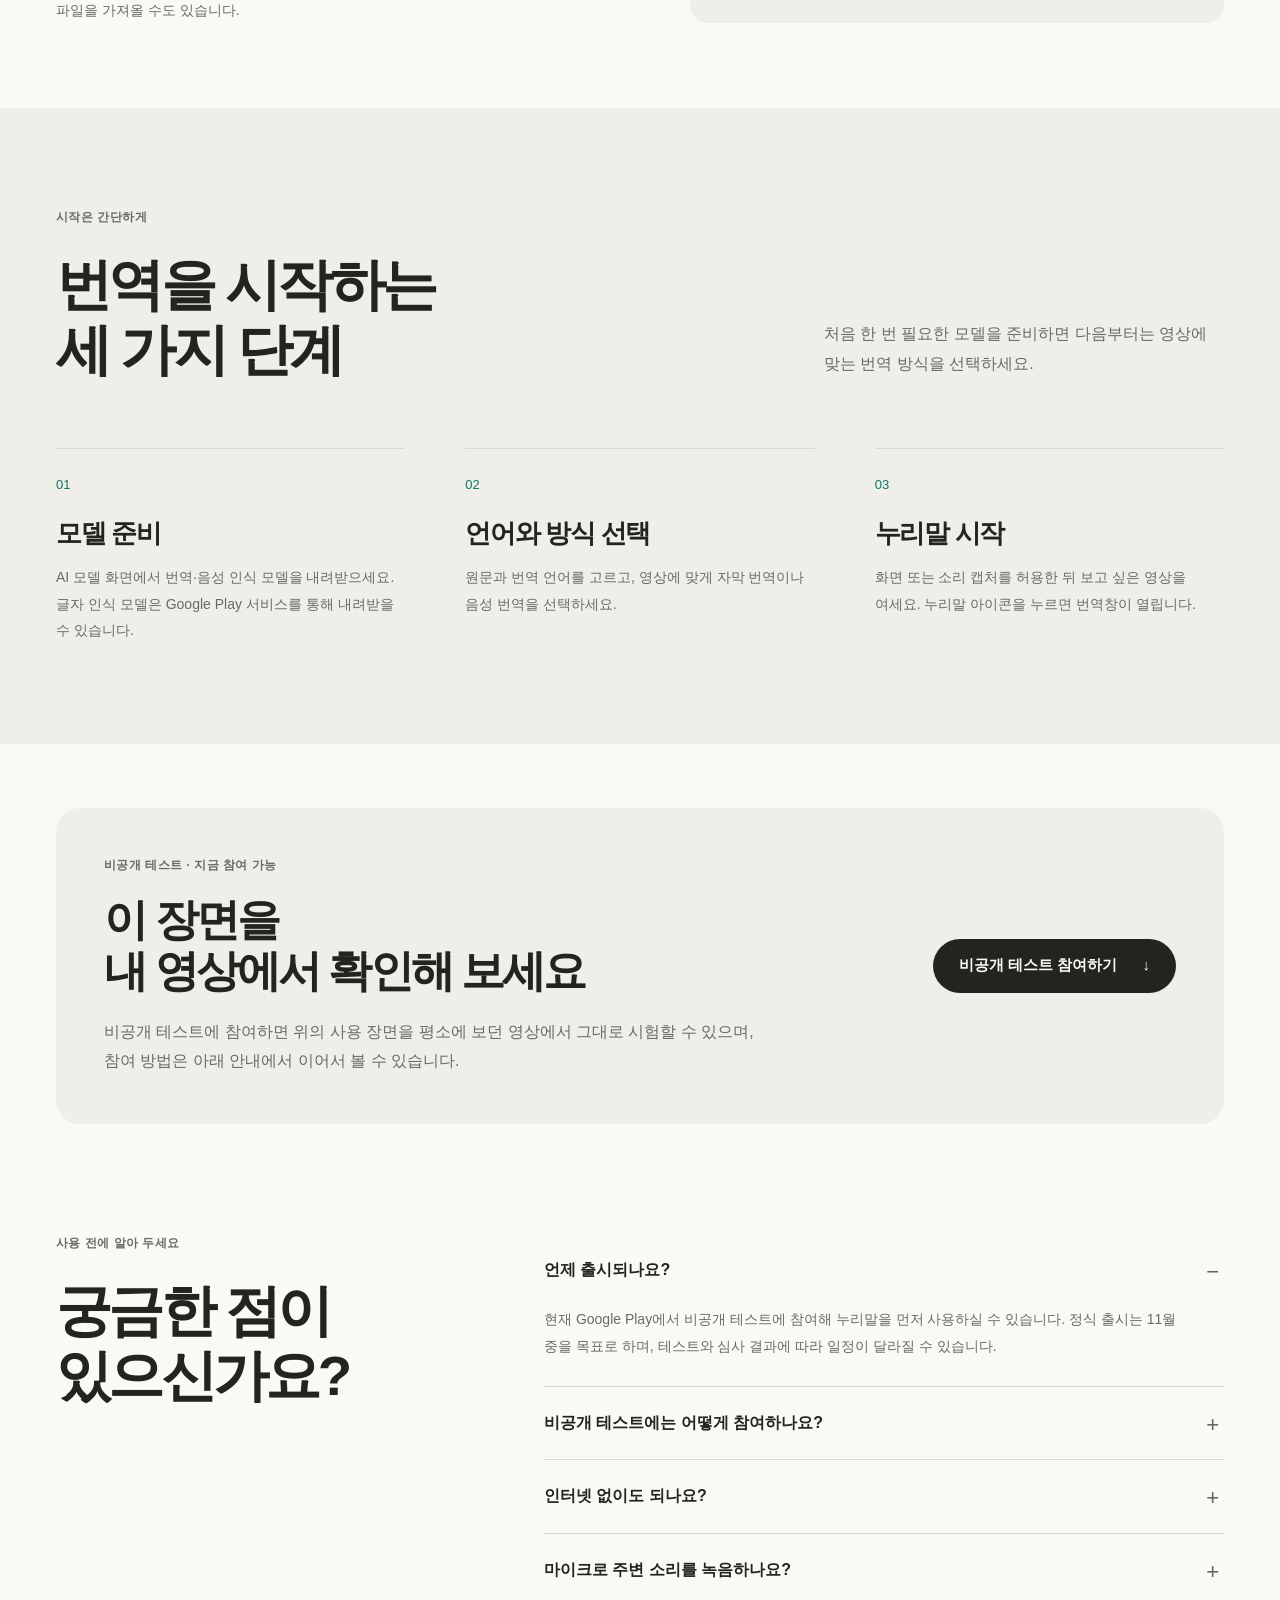
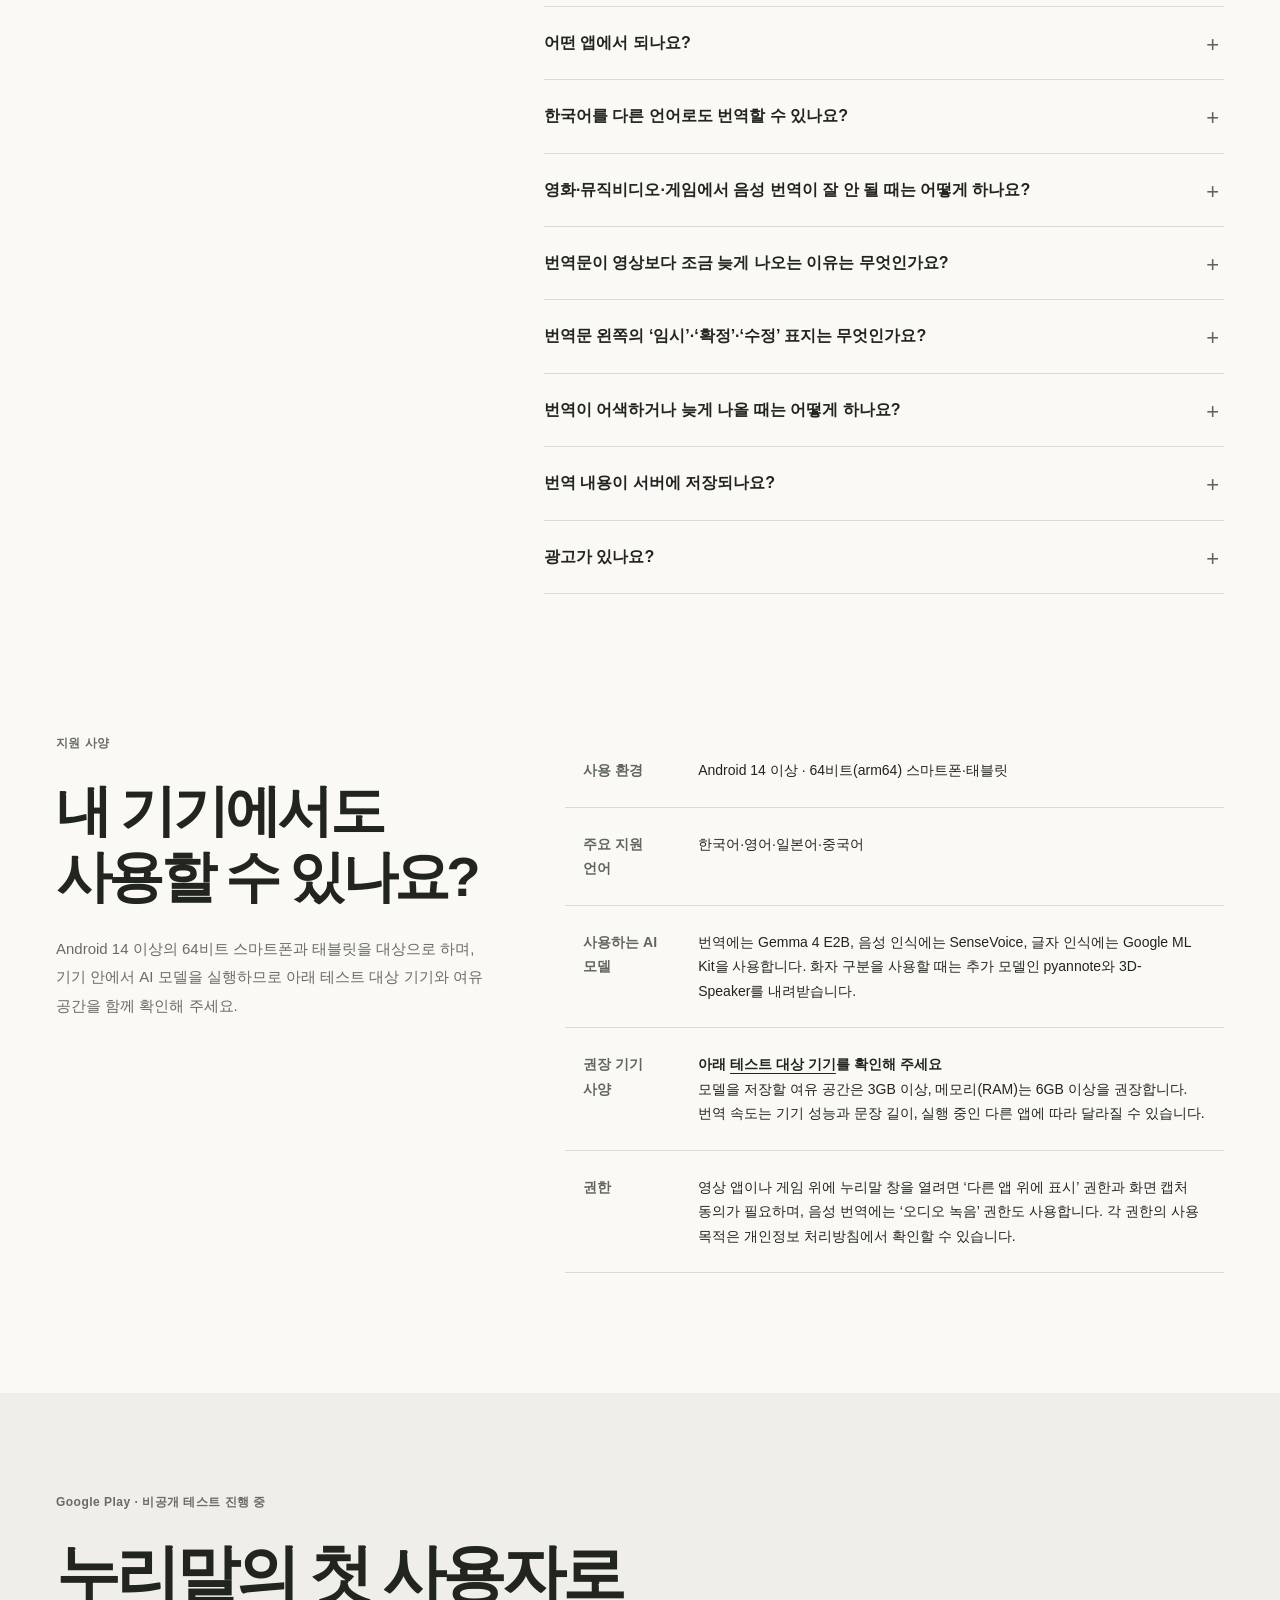
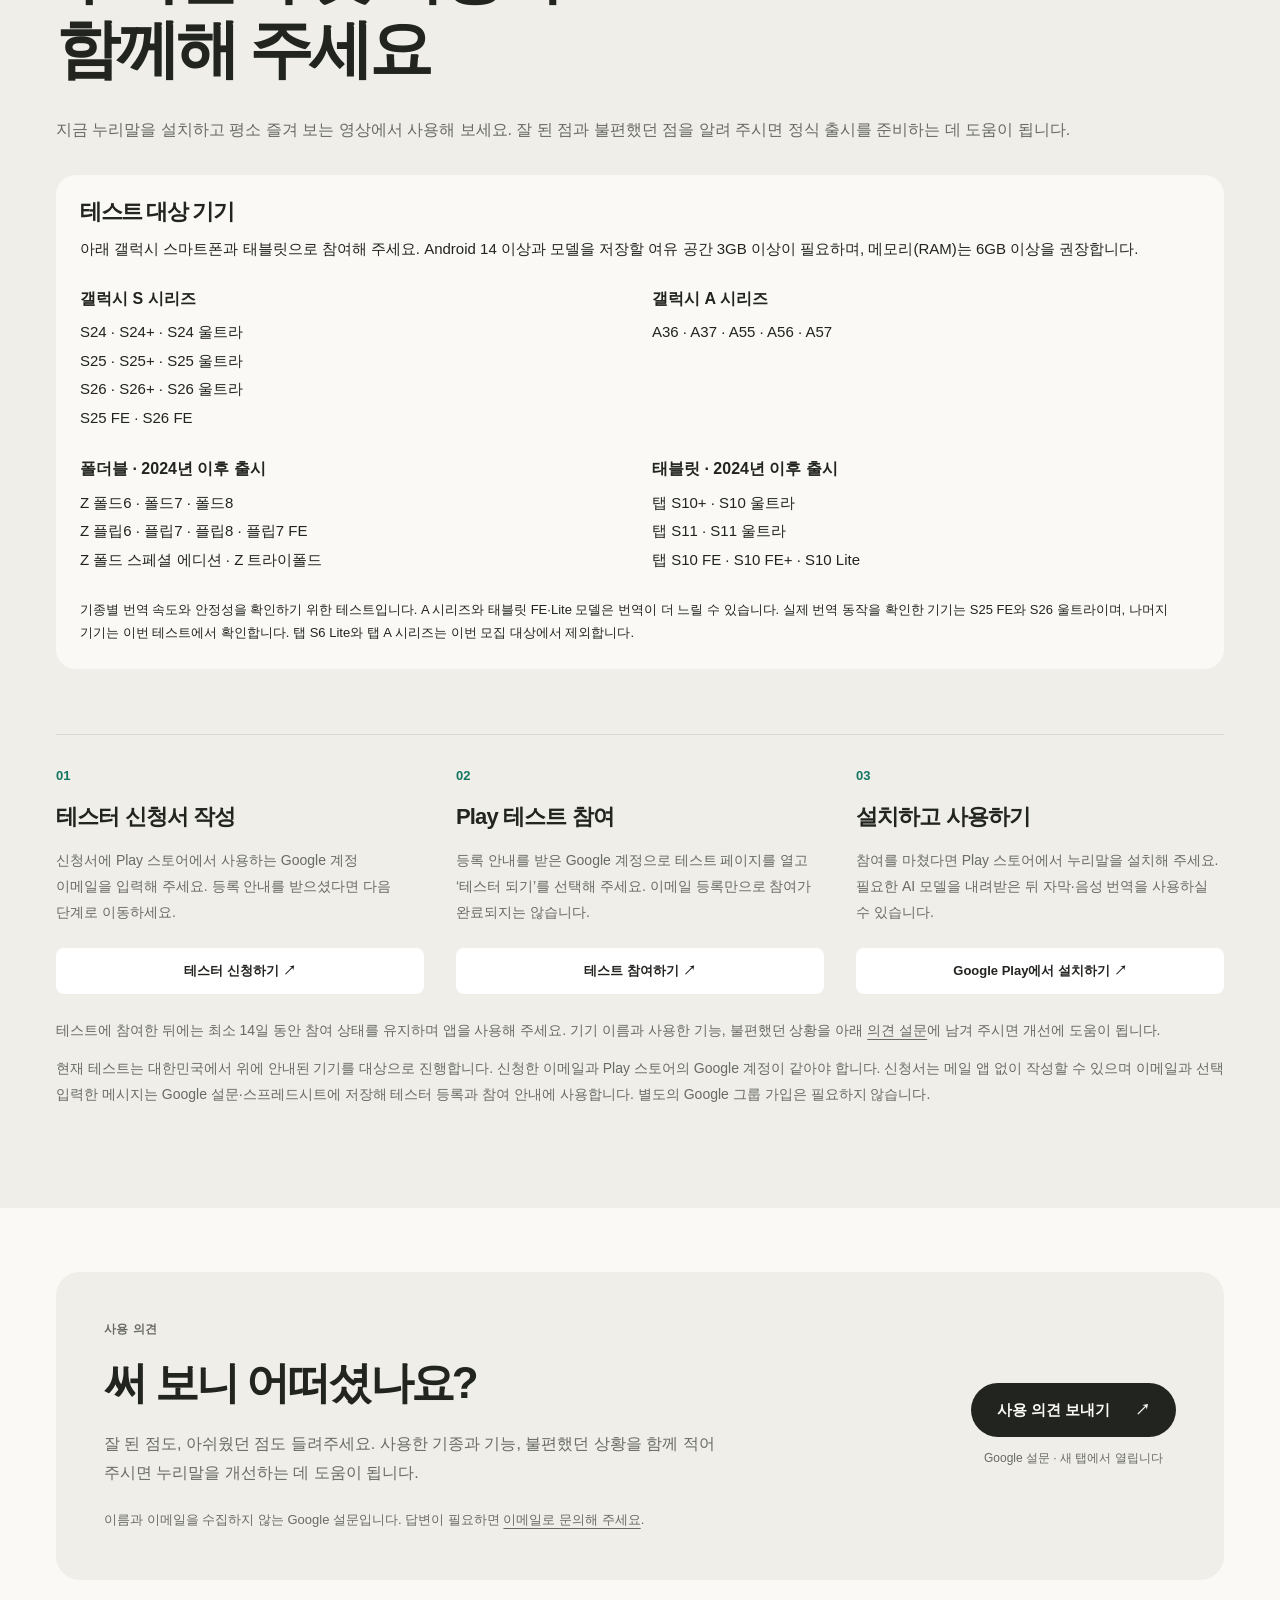
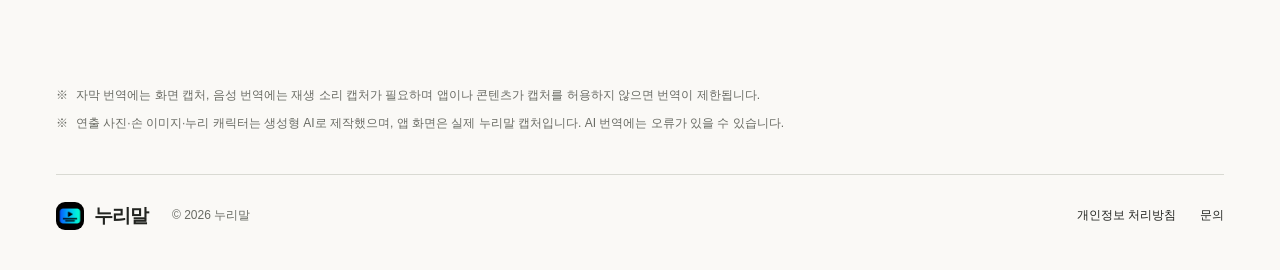
==== commit 46980d76: "광고: 비공개 테스트 0.8.8 처리방침과 FAQ 게시 오너 승인 2026-10-28: 광고판 비공개 테스트 업데이트와 홈페이지 처리방침 수정. 기존 13·14판을 보존하며 광고·" ====
--- a/index.html
+++ b/index.html
@@ -142,7 +142,7 @@
         </details>
         <details class="faq">
           <summary>광고가 있나요?</summary>
-          <p class="a">지금은 광고 없이 사용할 수 있습니다. 앞으로 앱 화면 아래에는 배너 광고가 표시될 수 있으며, 앱 안에서 ‘누리말 종료’로 2분 이상 이어진 번역을 마치면 30분에 한 번 이내의 전면 광고가 표시될 수 있습니다. 번역 중과 누리말 창에는 광고를 표시하지 않으며, 앱을 열 때의 광고도 없습니다.</p>
+          <p class="a">Google Play 비공개 테스트용 0.8.8 업데이트에는 광고가 포함됩니다. 홈·AI 모델·사전·설정 화면 아래에 배너 광고가 표시될 수 있으며, 번역 중과 시작 준비 중, 다른 앱 위에 띄우는 누리말 창에는 광고를 표시하지 않습니다. 앱 안에서 ‘누리말 종료’로 2분 이상 이어진 번역을 마치면 전면 광고가 나올 수 있으며, 30분에 한 번을 넘지 않습니다. 알림이나 누리말 창에서 종료하면 전면 광고가 나오지 않습니다. 앱 시작·복귀·번역 시작 직전의 전면 광고도 없습니다. 광고 제공 상황에 따라 광고가 표시되지 않을 수 있습니다. 광고 없는 기존 0.7.98판과 구분되는 비공개 테스트 업데이트이며, 정식 출시는 아닙니다.</p>
         </details>
       </div></section>
 <section class="cx-support cx-wrap" id="support"><div><p class="cx-eyebrow">지원 사양</p><h2>내 기기에서도<br> 사용할 수 있나요?</h2><p>Android 14 이상의 64비트 스마트폰과 태블릿을 대상으로 하며, 기기 안에서 AI 모델을 실행하므로 아래 테스트 대상 기기와 여유 공간을 함께 확인해 주세요.</p></div><div class="cx-spec"><table class="spec">
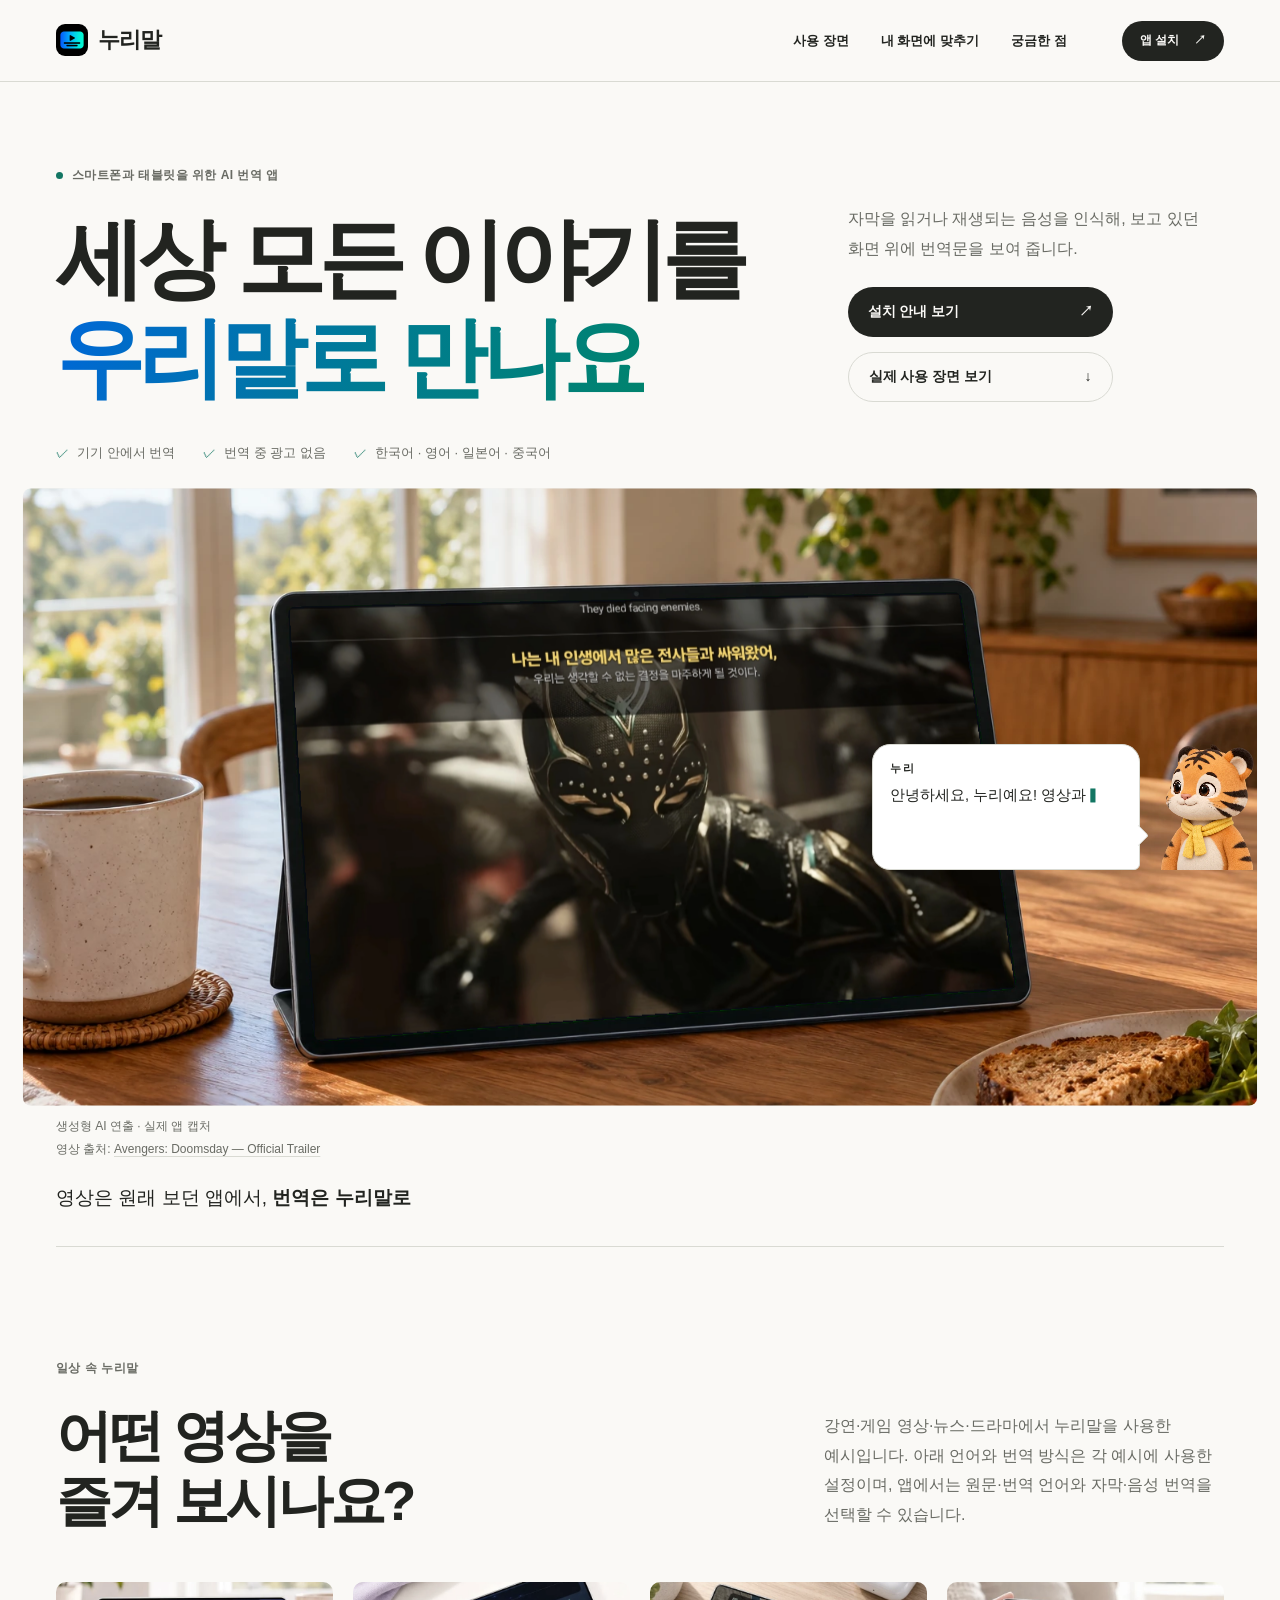
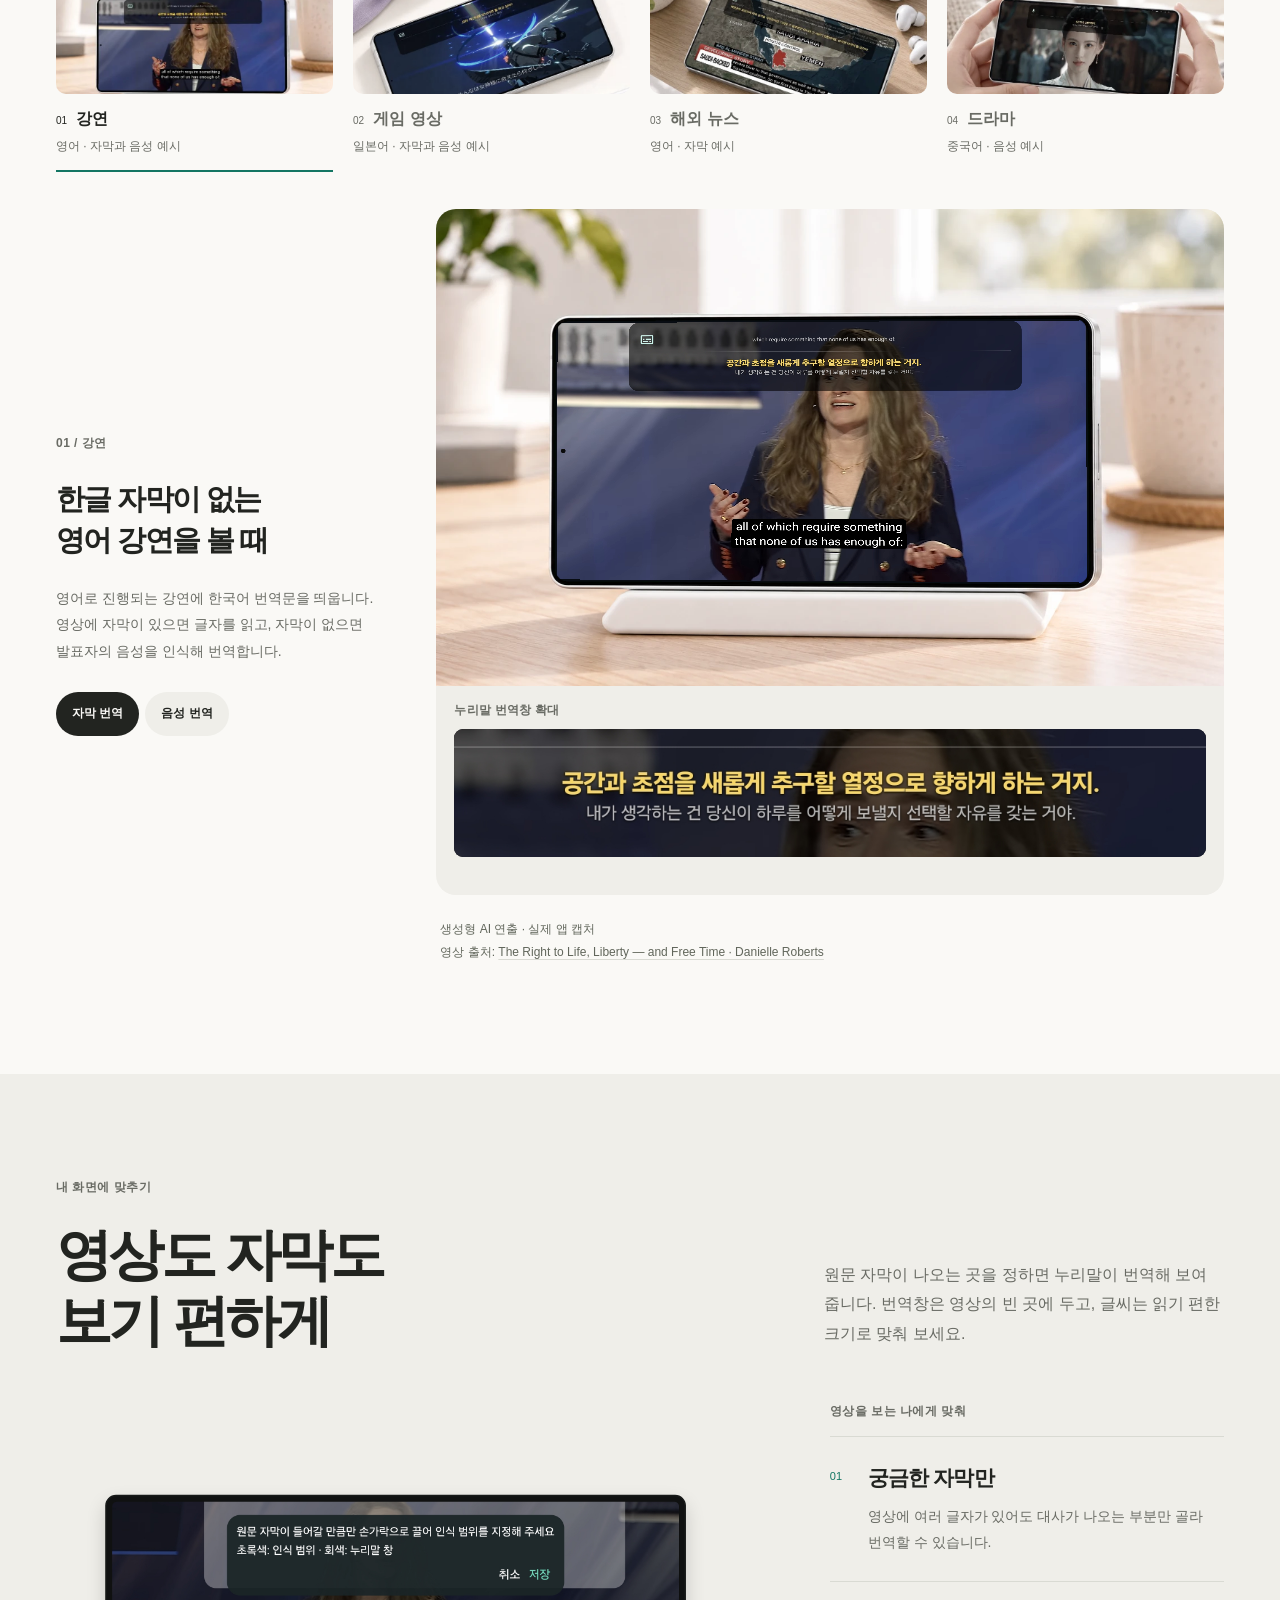
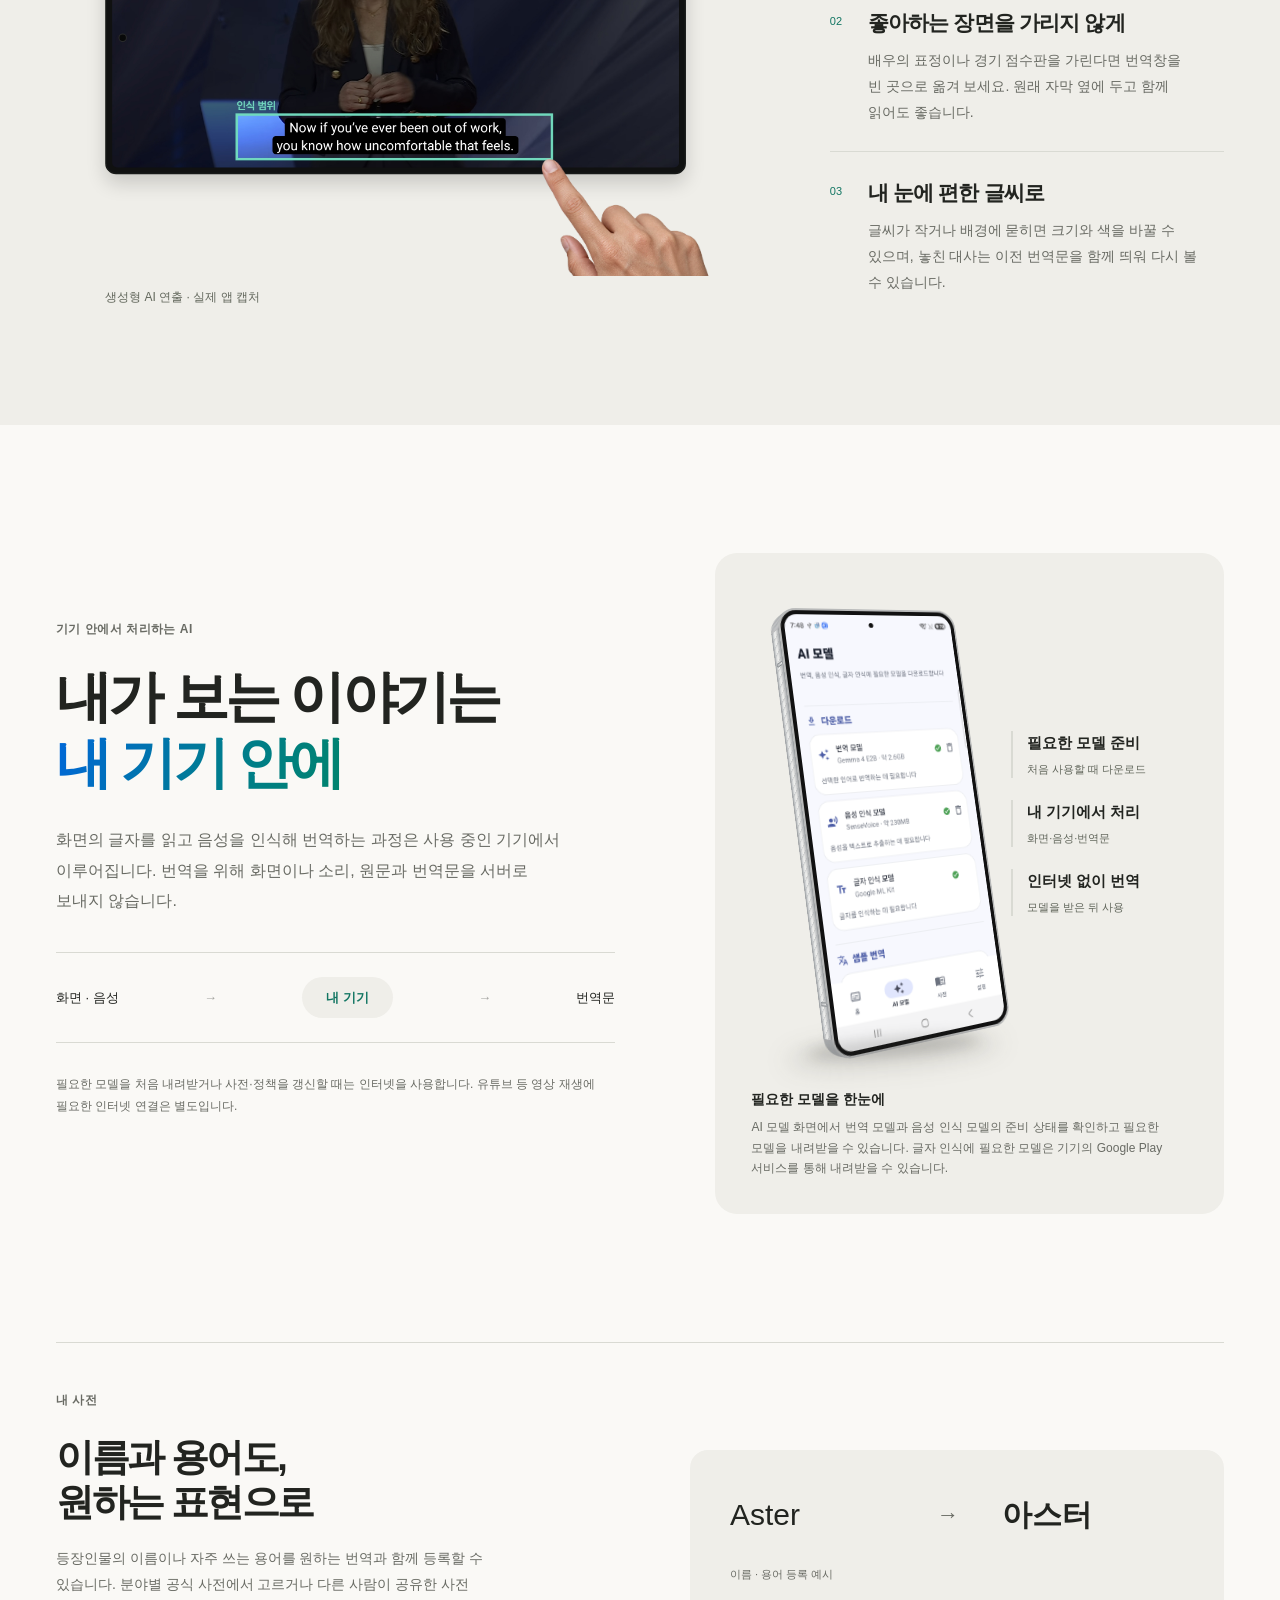
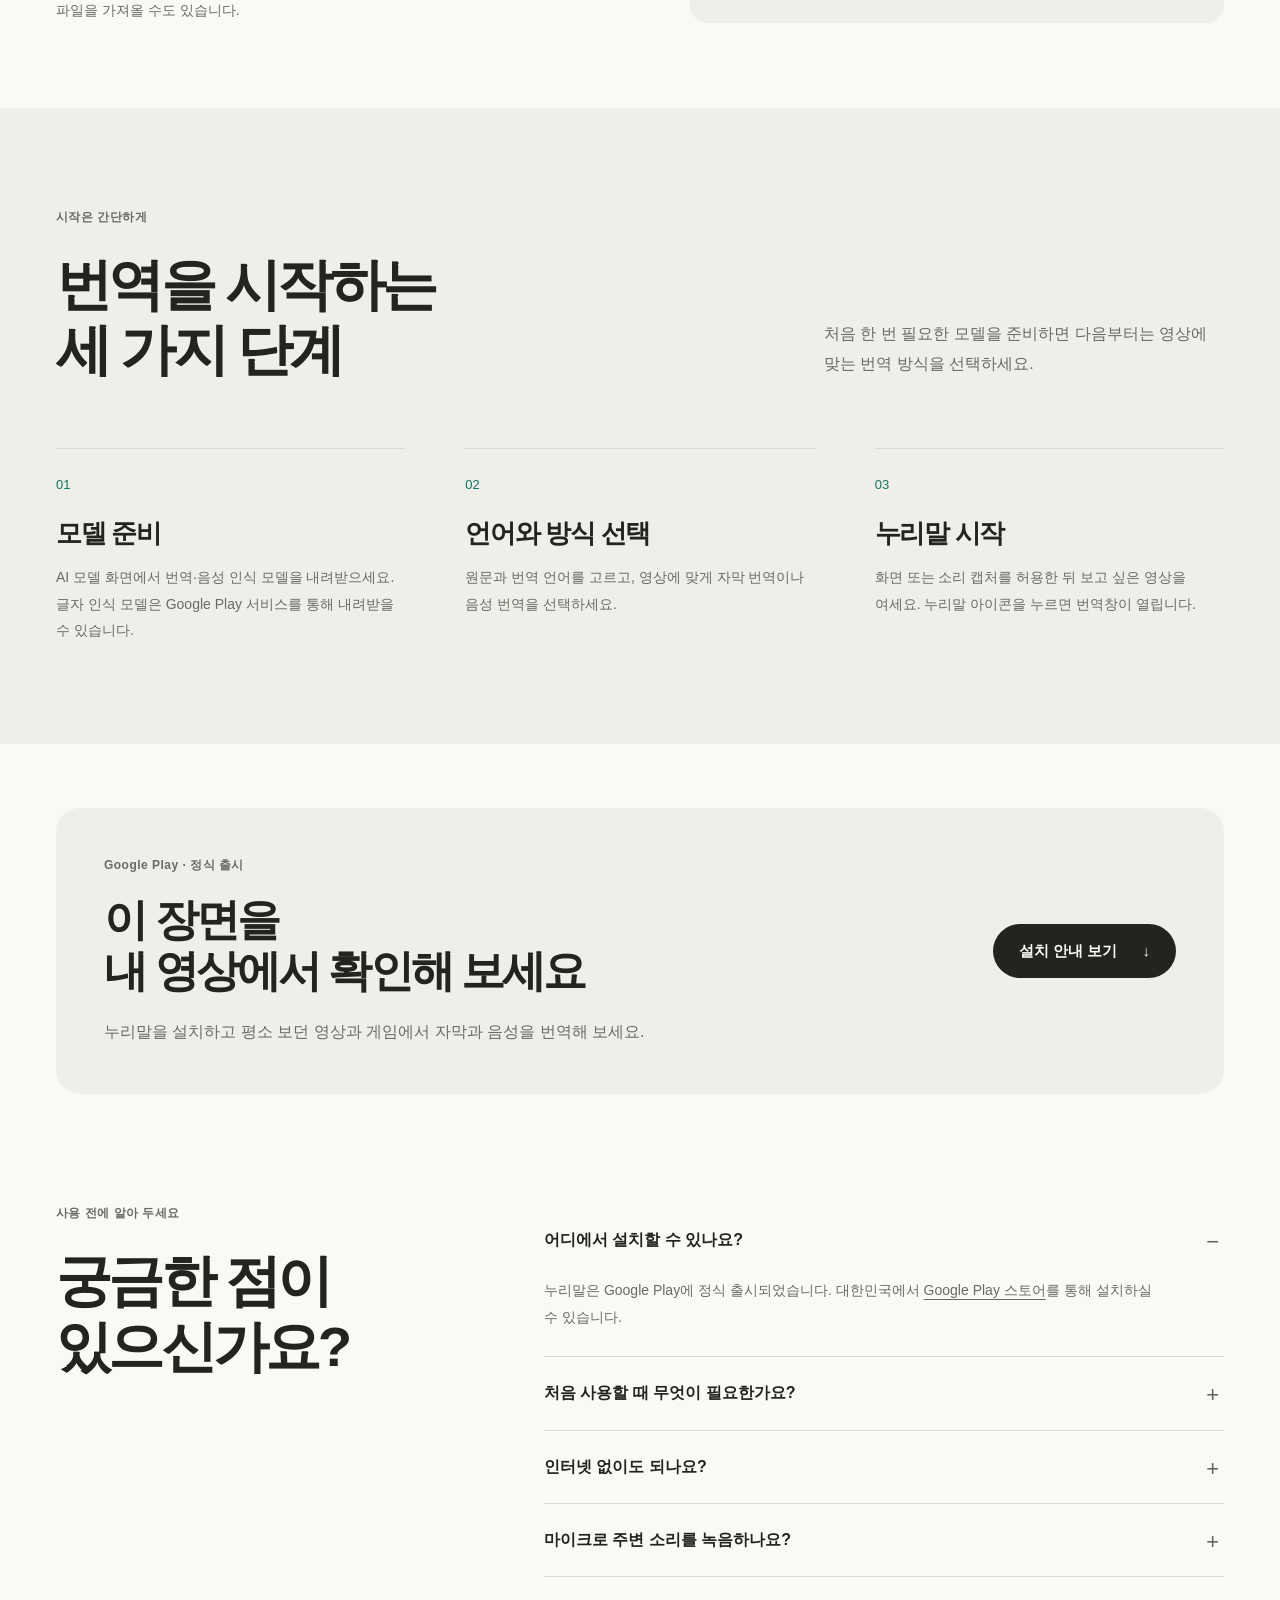
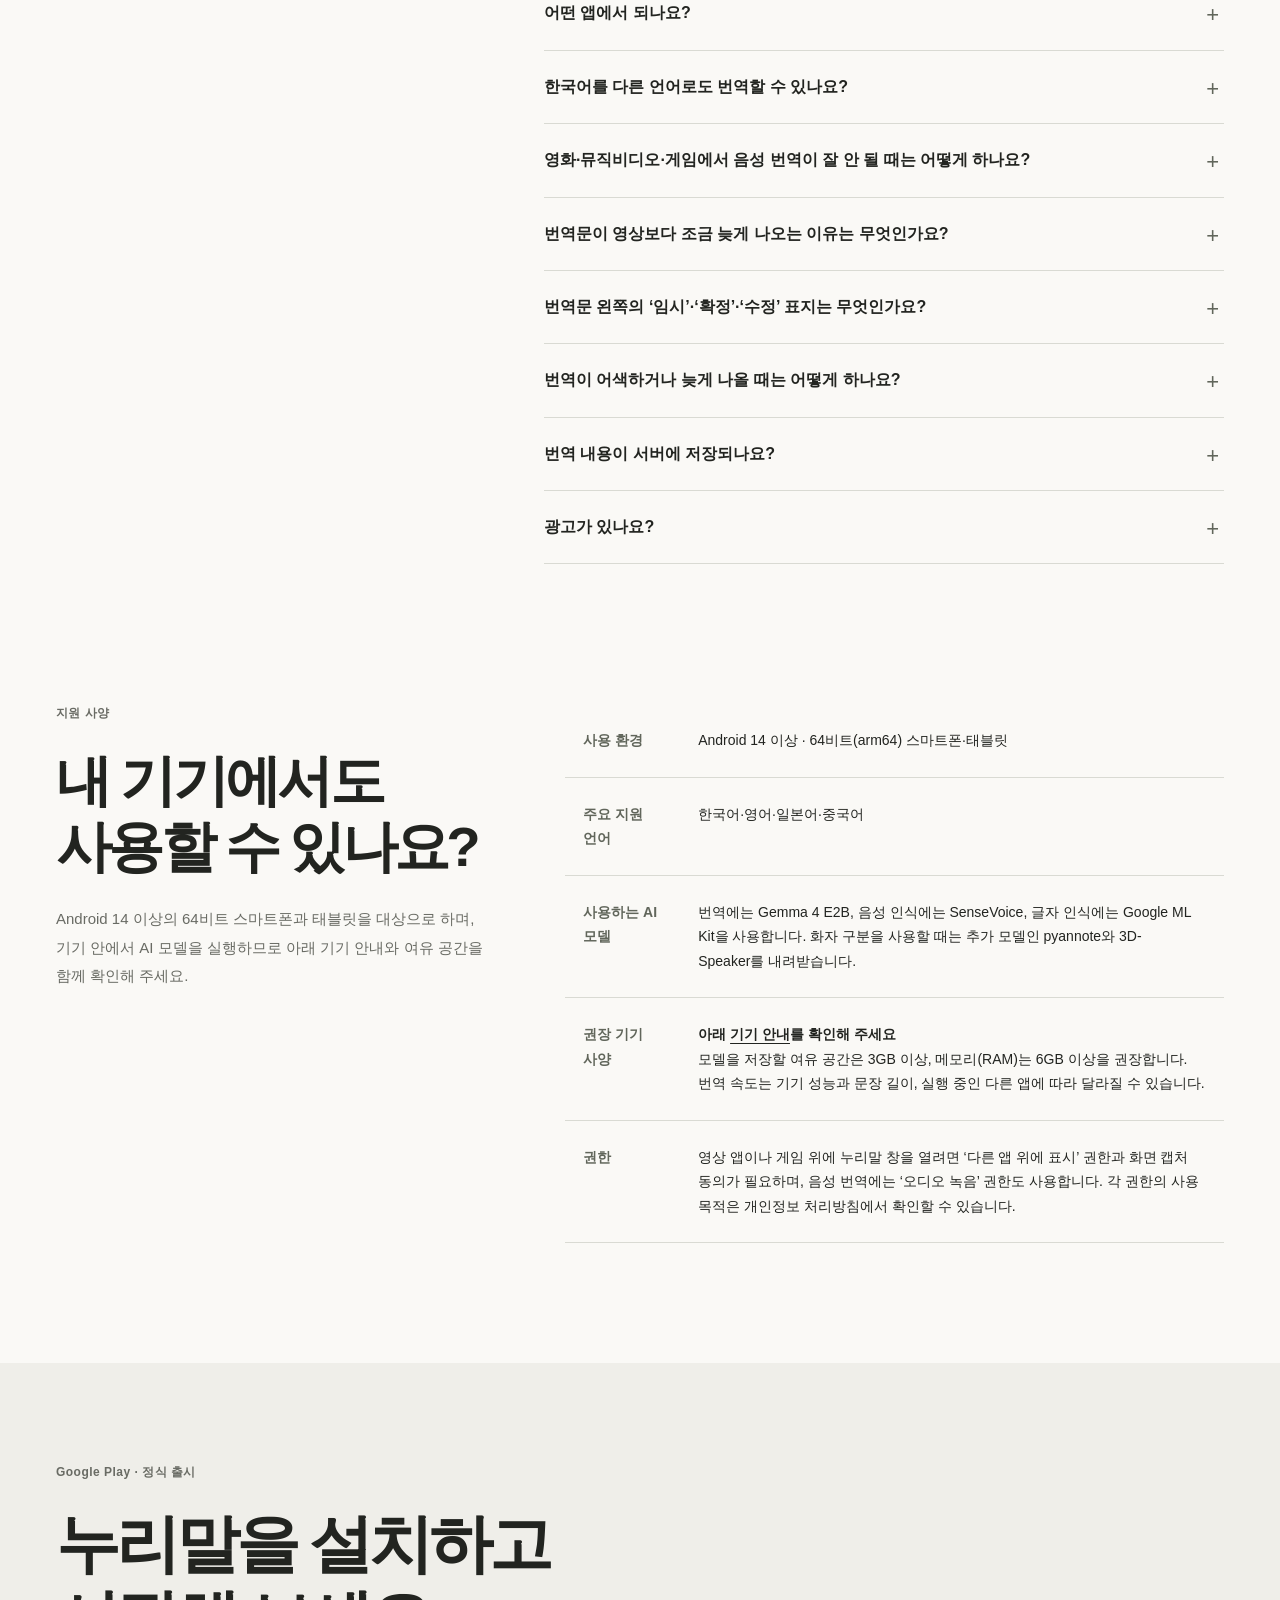
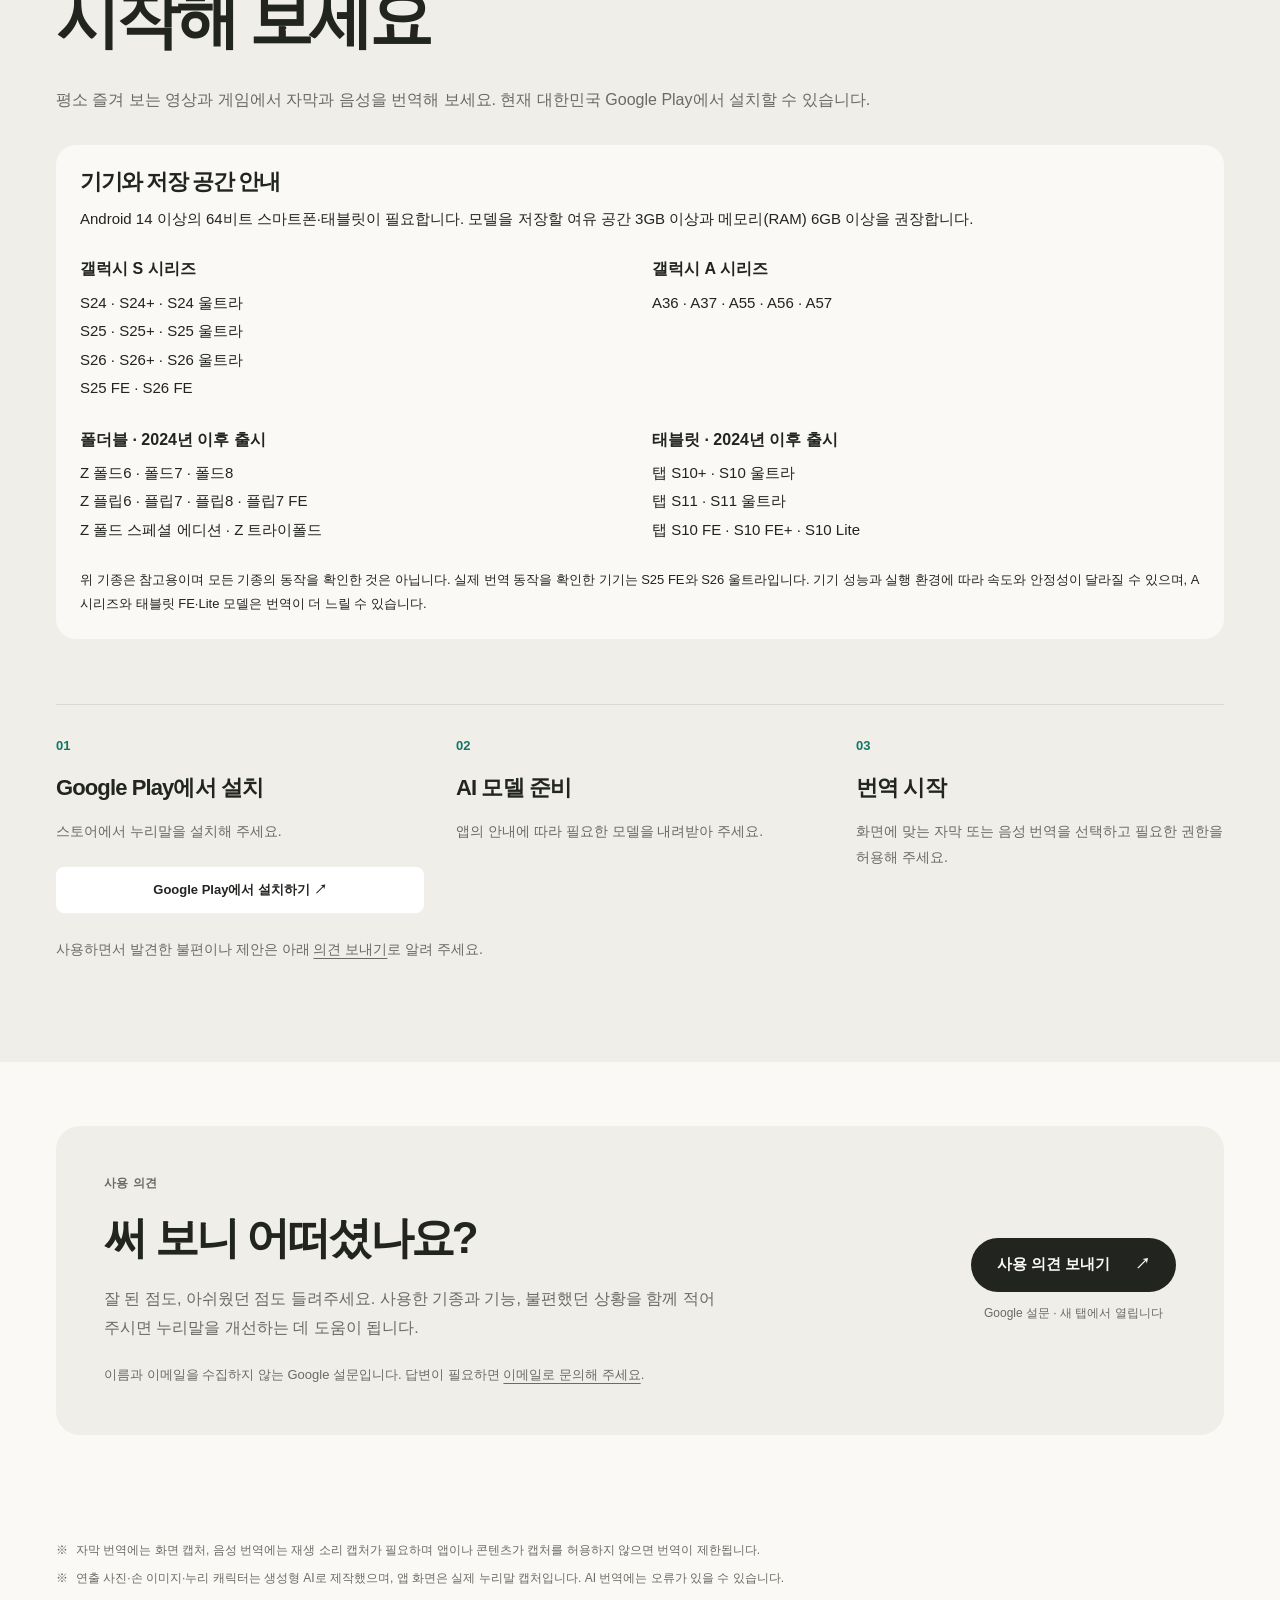
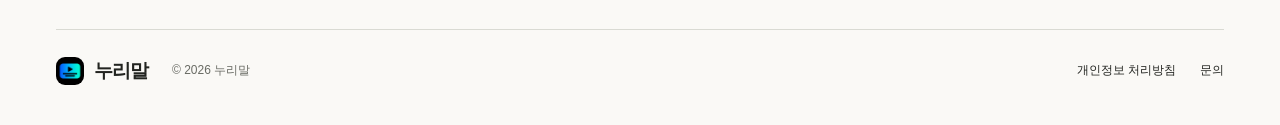
==== commit b6d9e60b: "홈페이지: 정식 출시 안내로 전환 테스트 신청 절차를 Play 설치 안내로 바꾸고 광고 FAQ와 정식 출시 상태를 갱신합니다. 검사: 내부 링크·앵커, 정책 생성물 및 웹 검사, " ====
--- a/index.html
+++ b/index.html
@@ -1,7 +1,7 @@
 <!doctype html><html lang="ko"><head><meta charset="utf-8"><meta name="viewport" content="width=device-width,initial-scale=1"><meta name="color-scheme" content="light dark"><meta name="theme-color" content="#f8f7f4"><title>누리말 — 세상 모든 이야기를 우리말로 만나요</title><meta name="description" content="영상과 게임의 자막·음성을 번역하는 누리말. 스마트폰과 태블릿을 위한 AI 번역 앱."><link rel="icon" href="icon.png"><link rel="stylesheet" href="assets/editorial/capture-base.css?v=20261014"><link rel="stylesheet" href="assets/editorial/design.css?v=20261023-mid-cta"><script src="assets/editorial/design.js?v=20261014" defer></script><script src="assets/editorial/guide.js?v=20261014" defer></script><meta property="og:type" content="website">
 <meta property="og:site_name" content="누리말">
 <meta property="og:title" content="누리말 — 세상 모든 이야기를 우리말로 만나요">
-<meta property="og:description" content="영상과 게임의 자막이나 들리는 말을 원하는 언어로 보여 주며, 번역 내용은 기기 안에서 처리합니다 · Google Play 비공개 테스트 참여 가능">
+<meta property="og:description" content="영상과 게임의 자막이나 들리는 말을 원하는 언어로 보여 주며, 번역 내용은 기기 안에서 처리합니다 · Google Play에서 만나보세요">
 <meta property="og:image" content="https://nurimal.github.io/assets/social/nurimal-og-v1.jpg">
 <meta property="og:image:width" content="1200">
 <meta property="og:image:height" content="630">
@@ -9,16 +9,16 @@
 <meta property="og:image:alt" content="누리말 — 영상과 게임을 원하는 언어로, 실제 앱 번역 화면">
 <meta name="twitter:card" content="summary_large_image">
 <meta name="twitter:title" content="누리말 — 영상과 게임을 원하는 언어로">
-<meta name="twitter:description" content="영상 자막과 재생 음성을 기기 안에서 번역하는 앱 · Google Play 비공개 테스트 참여 가능">
+<meta name="twitter:description" content="영상 자막과 재생 음성을 기기 안에서 번역하는 앱 · Google Play 정식 출시">
 <meta name="twitter:image" content="https://nurimal.github.io/assets/social/nurimal-og-v1.jpg">
 <meta name="twitter:image:alt" content="누리말 로고와 실제 앱 번역 화면">
 <meta property="og:url" content="https://nurimal.github.io/">
 <link rel="canonical" href="https://nurimal.github.io/"></head>
 <body class="cx"><script>if(/SamsungBrowser/i.test(navigator.userAgent)){document.documentElement.classList.add("samsung-browser")}</script><a class="cx-skip" href="#main-content">본문 바로가기</a>
-<header class="cx-header"><a class="cx-brand" href="#top"><img src="icon.webp" width="32" height="32" alt="">누리말</a><nav aria-label="주요 메뉴"><a href="#stories">사용 장면</a><a href="#personal">내 화면에 맞추기</a><a href="#questions">궁금한 점</a></nav><a class="cx-button cx-small" href="#join">테스트 참여 <span aria-hidden="true">↗</span></a><div class="cx-progress" aria-hidden="true"></div></header>
+<header class="cx-header"><a class="cx-brand" href="#top"><img src="icon.webp" width="32" height="32" alt="">누리말</a><nav aria-label="주요 메뉴"><a href="#stories">사용 장면</a><a href="#personal">내 화면에 맞추기</a><a href="#questions">궁금한 점</a></nav><a class="cx-button cx-small" href="#join">앱 설치 <span aria-hidden="true">↗</span></a><div class="cx-progress" aria-hidden="true"></div></header>
 <main id="main-content" tabindex="-1">
 <section id="top" class="cx-hero" data-guide="안녕하세요, 누리예요! 영상과 게임의 자막이나 음성을 번역하는 누리말을 소개할게요.">
-<div class="cx-wrap cx-hero-copy"><div><p class="cx-eyebrow"><span class="cx-dot"></span>스마트폰과 태블릿을 위한 AI 번역 앱</p><h1>세상 모든 이야기를<br> <em>우리말로 만나요</em></h1></div><div class="cx-hero-aside"><p>자막을 읽거나 재생되는 음성을 인식해, 보고 있던 화면 위에 번역문을 보여 줍니다.</p><a class="cx-button cx-hero-cta" href="#join">비공개 테스트 참여하기 <span aria-hidden="true">↗</span></a><a class="cx-button cx-hero-secondary" href="#stories">실제 사용 장면 보기 <span aria-hidden="true">↓</span></a></div></div>
+<div class="cx-wrap cx-hero-copy"><div><p class="cx-eyebrow"><span class="cx-dot"></span>스마트폰과 태블릿을 위한 AI 번역 앱</p><h1>세상 모든 이야기를<br> <em>우리말로 만나요</em></h1></div><div class="cx-hero-aside"><p>자막을 읽거나 재생되는 음성을 인식해, 보고 있던 화면 위에 번역문을 보여 줍니다.</p><a class="cx-button cx-hero-cta" href="#join">설치 안내 보기 <span aria-hidden="true">↗</span></a><a class="cx-button cx-hero-secondary" href="#stories">실제 사용 장면 보기 <span aria-hidden="true">↓</span></a></div></div>
 <ul class="cx-wrap cx-benefits" aria-label="누리말의 특징"><li>기기 안에서 번역</li><li>번역 중 광고 없음</li><li>한국어 · 영어 · 일본어 · 중국어</li></ul><div class="cx-hero-media"><figure class="hero-composition hero-cinematic"><div class="photo-composite breakfast-tablet" data-plane-width="1536"><div class="photo-plane"><img class="scene-photo" fetchpriority="high" decoding="async" src="assets/features/breakfast-tablet-v1.webp" width="1536" height="1024" alt="아침 식탁에서 커피와 조식을 곁에 두고 태블릿으로 영화를 보는 1인칭 연출"><div class="photo-screen-mask" style="clip-path:polygon(75.97656% 19.82422%,75.65104% 19.43359%,72.78646% 19.43359%,72.72135% 19.53125%,69.85677% 19.53125%,69.79167% 19.62891%,67.18750% 19.62891%,67.12240% 19.72656%,61.32812% 19.82422%,61.26302% 19.92188%,58.59375% 19.92188%,58.52865% 20.01953%,52.14844% 20.11719%,52.08333% 20.21484%,49.28385% 20.21484%,49.21875% 20.31250%,46.02865% 20.31250%,45.96354% 20.41016%,43.35938% 20.41016%,43.29427% 20.50781%,40.29948% 20.50781%,40.23438% 20.60547%,37.23958% 20.60547%,37.17448% 20.70312%,34.30990% 20.70312%,34.24479% 20.80078%,31.31510% 20.80078%,31.25000% 20.89844%,28.32031% 20.89844%,28.25521% 20.99609%,22.59115% 21.09375%,22.52604% 21.19141%,21.87500% 21.19141%,21.74479% 21.28906%,21.54948% 21.67969%,21.48438% 22.46094%,21.54948% 22.55859%,21.61458% 25.97656%,21.67969% 26.07422%,21.67969% 27.53906%,21.74479% 27.63672%,21.74479% 29.29688%,21.80990% 29.39453%,21.80990% 30.85938%,21.87500% 30.95703%,21.87500% 32.61719%,21.94010% 32.71484%,21.94010% 34.27734%,22.00521% 34.37500%,22.00521% 36.03516%,22.07031% 36.13281%,22.07031% 37.50000%,22.13542% 37.59766%,22.13542% 39.16016%,22.20052% 39.25781%,22.20052% 40.82031%,22.26562% 40.91797%,22.33073% 43.94531%,22.39583% 44.04297%,22.39583% 45.41016%,22.46094% 45.50781%,22.46094% 46.87500%,22.52604% 46.97266%,22.52604% 48.43750%,22.59115% 48.53516%,22.59115% 50.00000%,22.65625% 50.09766%,22.65625% 51.75781%,22.72135% 51.85547%,22.72135% 53.51562%,22.78646% 53.61328%,22.78646% 55.07812%,22.85156% 55.17578%,22.85156% 56.64062%,22.91667% 56.73828%,22.91667% 58.30078%,22.98177% 58.39844%,23.04688% 61.62109%,23.11198% 61.71875%,23.11198% 63.18359%,23.17708% 63.28125%,23.24219% 66.30859%,23.30729% 66.40625%,23.30729% 67.77344%,23.37240% 67.87109%,23.37240% 69.23828%,23.43750% 69.33594%,23.50260% 72.55859%,23.56771% 72.65625%,23.56771% 73.24219%,23.63281% 73.43750%,23.89323% 73.82812%,24.02344% 73.82812%,24.08854% 73.92578%,24.73958% 73.92578%,24.80469% 73.82812%,25.58594% 73.82812%,25.65104% 73.73047%,26.43229% 73.73047%,26.49740% 73.63281%,27.27865% 73.63281%,27.34375% 73.53516%,28.12500% 73.53516%,28.19010% 73.43750%,28.97135% 73.43750%,29.03646% 73.33984%,29.88281% 73.33984%,29.94792% 73.24219%,30.72917% 73.24219%,30.79427% 73.14453%,31.57552% 73.14453%,31.64062% 73.04688%,32.42188% 73.04688%,32.48698% 72.94922%,33.33333% 72.94922%,33.39844% 72.85156%,34.24479% 72.85156%,34.30990% 72.75391%,35.09115% 72.75391%,35.15625% 72.65625%,35.93750% 72.65625%,36.00260% 72.55859%,36.78385% 72.55859%,36.84896% 72.46094%,38.47656% 72.36328%,38.54167% 72.26562%,40.10417% 72.16797%,40.16927% 72.07031%,41.01562% 72.07031%,41.08073% 71.97266%,42.77344% 71.87500%,42.83854% 71.77734%,43.68490% 71.77734%,43.75000% 71.67969%,44.53125% 71.67969%,44.59635% 71.58203%,45.37760% 71.58203%,45.44271% 71.48438%,46.22396% 71.48438%,46.28906% 71.38672%,47.07031% 71.38672%,47.13542% 71.28906%,47.98177% 71.28906%,48.04688% 71.19141%,48.89323% 71.19141%,48.95833% 71.09375%,50.52083% 70.99609%,50.58594% 70.89844%,52.14844% 70.80078%,52.21354% 70.70312%,52.99479% 70.70312%,53.05990% 70.60547%,53.90625% 70.60547%,53.97135% 70.50781%,54.75260% 70.50781%,54.81771% 70.41016%,55.66406% 70.41016%,55.72917% 70.31250%,56.44531% 70.31250%,56.51042% 70.21484%,57.35677% 70.21484%,57.42188% 70.11719%,58.26823% 70.11719%,58.33333% 70.01953%,59.17969% 70.01953%,59.24479% 69.92188%,60.02604% 69.92188%,60.09115% 69.82422%,60.93750% 69.82422%,61.00260% 69.72656%,61.78385% 69.72656%,61.84896% 69.62891%,62.63021% 69.62891%,62.69531% 69.53125%,63.47656% 69.53125%,63.54167% 69.43359%,64.32292% 69.43359%,64.38802% 69.33594%,65.16927% 69.33594%,65.23438% 69.23828%,66.01562% 69.23828%,66.08073% 69.14062%,66.92708% 69.14062%,66.99219% 69.04297%,67.83854% 69.04297%,67.90365% 68.94531%,68.75000% 68.94531%,68.81510% 68.84766%,69.59635% 68.84766%,69.66146% 68.75000%,70.44271% 68.75000%,70.50781% 68.65234%,71.28906% 68.65234%,71.35417% 68.55469%,72.13542% 68.55469%,72.20052% 68.45703%,73.04688% 68.45703%,73.11198% 68.35938%,74.86979% 68.26172%,74.93490% 68.16406%,75.71615% 68.16406%,75.78125% 68.06641%,76.69271% 68.06641%,76.75781% 67.96875%,77.53906% 67.96875%,77.60417% 67.87109%,78.45052% 67.87109%,78.51562% 67.77344%,79.29688% 67.77344%,79.36198% 67.67578%,80.01302% 67.67578%,80.14323% 67.57812%,80.40365% 67.08984%,80.40365% 66.11328%,80.33854% 66.01562%,80.27344% 64.64844%,80.20833% 64.55078%,80.20833% 63.96484%,80.14323% 63.86719%,80.14323% 63.28125%,80.07812% 63.18359%,80.07812% 62.59766%,80.01302% 62.50000%,80.01302% 61.91406%,79.94792% 61.81641%,79.94792% 61.23047%,79.88281% 61.13281%,79.88281% 60.54688%,79.81771% 60.44922%,79.81771% 59.86328%,79.75260% 59.76562%,79.75260% 59.17969%,79.68750% 59.08203%,79.62240% 57.81250%,79.55729% 57.71484%,79.55729% 57.22656%,79.49219% 57.12891%,79.49219% 56.54297%,79.42708% 56.44531%,79.42708% 55.85938%,79.36198% 55.76172%,79.36198% 55.17578%,79.29688% 55.07812%,79.29688% 54.49219%,79.23177% 54.39453%,79.23177% 53.80859%,79.16667% 53.71094%,79.16667% 53.12500%,79.10156% 53.02734%,79.10156% 52.44141%,79.03646% 52.34375%,79.03646% 51.75781%,78.97135% 51.66016%,78.97135% 51.07422%,78.90625% 50.97656%,78.90625% 50.39062%,78.84115% 50.29297%,78.84115% 49.70703%,78.77604% 49.60938%,78.77604% 49.02344%,78.71094% 48.92578%,78.71094% 48.33984%,78.64583% 48.24219%,78.64583% 47.65625%,78.58073% 47.55859%,78.58073% 46.87500%,78.51562% 46.77734%,78.51562% 46.19141%,78.45052% 46.09375%,78.45052% 45.50781%,78.38542% 45.41016%,78.38542% 44.82422%,78.32031% 44.72656%,78.32031% 44.14062%,78.25521% 44.04297%,78.25521% 43.45703%,78.19010% 43.35938%,78.19010% 42.77344%,78.12500% 42.67578%,78.12500% 42.08984%,78.05990% 41.99219%,78.05990% 41.40625%,77.99479% 41.30859%,77.99479% 40.72266%,77.92969% 40.62500%,77.92969% 40.03906%,77.86458% 39.94141%,77.86458% 39.35547%,77.79948% 39.25781%,77.79948% 38.67188%,77.73438% 38.57422%,77.73438% 37.98828%,77.66927% 37.89062%,77.66927% 37.30469%,77.60417% 37.20703%,77.60417% 36.62109%,77.53906% 36.52344%,77.53906% 35.83984%,77.47396% 35.74219%,77.47396% 35.15625%,77.40885% 35.05859%,77.40885% 34.47266%,77.34375% 34.37500%,77.27865% 33.10547%,77.21354% 33.00781%,77.21354% 32.51953%,77.14844% 32.42188%,77.14844% 31.83594%,77.08333% 31.73828%,77.08333% 31.15234%,77.01823% 31.05469%,77.01823% 30.46875%,76.95312% 30.37109%,76.95312% 29.78516%,76.88802% 29.68750%,76.88802% 29.10156%,76.82292% 29.00391%,76.82292% 28.41797%,76.75781% 28.32031%,76.75781% 27.73438%,76.69271% 27.63672%,76.69271% 27.05078%,76.62760% 26.95312%,76.62760% 26.36719%,76.56250% 26.26953%,76.56250% 25.58594%,76.49740% 25.48828%,76.49740% 24.90234%,76.43229% 24.80469%,76.43229% 24.21875%,76.36719% 24.12109%,76.36719% 23.43750%,76.30208% 23.33984%,76.30208% 22.85156%,76.23698% 22.75391%,76.23698% 22.07031%,76.17188% 21.97266%,76.17188% 21.38672%,76.10677% 21.28906%,76.10677% 20.70312%,76.04167% 20.60547%,76.04167% 20.01953%)"><div class="photo-display" style="width:852.7178344726562px;height:515.9095458984375px;transform:matrix3d(1.1000312433620918,-3.9860175625186914e-05,0.0,0.00010590812389916574,0.028018187352190513,0.9672677631390546,0.0,-9.65986157304258e-05,0.0,0.0,1.0,0.0,331.61962890625,218.79718017578125,0.0,1.0)"><img src="assets/screenshots/movie-en-voice.webp" width="2340" height="1080" alt="영화의 영어 음성을 한국어로 번역한 실제 누리말 화면"></div></div></div></div>
 <figcaption class="source-credit hero-credit"><span>생성형 AI 연출 · 실제 앱 캡처</span><span class="video-source">영상 출처: <a href="https://www.youtube.com/watch?v=NEB6j0-ZYDQ" target="_blank" rel="noopener" title="Avengers: Doomsday | Official Trailer | In Cinemas December 18">Avengers: Doomsday — Official Trailer</a></span></figcaption></figure></div>
 <div class="cx-wrap cx-hero-bottom"><p>영상은 원래 보던 앱에서, <strong>번역은 누리말로</strong></p></div>
@@ -95,14 +95,14 @@
         </figure></div></section>
 <section class="cx-dictionary cx-wrap" data-guide="이름이나 용어가 다르게 번역된다면 내 사전에 등록해 보세요. 원하는 표현을 지정할 수 있어요."><p class="cx-eyebrow">내 사전</p><div><h2>이름과 용어도,<br> 원하는 표현으로</h2><p>등장인물의 이름이나 자주 쓰는 용어를 원하는 번역과 함께 등록할 수 있습니다. 분야별 공식 사전에서 고르거나 다른 사람이 공유한 사전 파일을 가져올 수도 있습니다.</p></div><div class="cx-dict-example" aria-label="사전에 등록할 표현의 예"><span>Aster</span><span aria-hidden="true">→</span><strong>아스터</strong><small>이름 · 용어 등록 예시</small></div></section>
 <section class="cx-start" id="start" data-guide="필요한 모델을 준비한 뒤 번역 언어와 방식을 선택하고 누리말을 시작하세요. 캡처 권한이 필요해요."><div class="cx-wrap"><div class="cx-section-head"><div><p class="cx-eyebrow">시작은 간단하게</p><h2>번역을 시작하는<br> 세 가지 단계</h2></div><p>처음 한 번 필요한 모델을 준비하면 다음부터는 영상에 맞는 번역 방식을 선택하세요.</p></div><ol class="cx-steps"><li><span>01</span><h3>모델 준비</h3><p>AI 모델 화면에서 번역·음성 인식 모델을 내려받으세요. 글자 인식 모델은 Google Play 서비스를 통해 내려받을 수 있습니다.</p></li><li><span>02</span><h3>언어와 방식 선택</h3><p>원문과 번역 언어를 고르고, 영상에 맞게 자막 번역이나 음성 번역을 선택하세요.</p></li><li><span>03</span><h3>누리말 시작</h3><p>화면 또는 소리 캡처를 허용한 뒤 보고 싶은 영상을 여세요. 누리말 아이콘을 누르면 번역창이 열립니다.</p></li></ol></div></section>
-<section class="cx-mid-cta cx-wrap" data-guide="위에서 본 장면을 평소 보던 영상에서 바로 시험해 보고 싶다면 비공개 테스트에 참여해 보세요. 버튼을 누르면 참여 안내로 이동해요."><div class="cx-mid-cta-card"><div class="cx-mid-cta-copy"><p class="cx-eyebrow">비공개 테스트 · 지금 참여 가능</p><h2>이 장면을<br> 내 영상에서 확인해 보세요</h2><p>비공개 테스트에 참여하면 위의 사용 장면을 평소에 보던 영상에서 그대로 시험할 수 있으며, 참여 방법은 아래 안내에서 이어서 볼 수 있습니다.</p></div><div class="cx-mid-cta-action"><a class="cx-button" href="#join">비공개 테스트 참여하기 <span aria-hidden="true">↓</span></a></div></div></section>
+<section class="cx-mid-cta cx-wrap" data-guide="위에서 본 장면을 평소 보던 영상에서 사용해 보고 싶다면 설치 안내를 확인해 보세요."><div class="cx-mid-cta-card"><div class="cx-mid-cta-copy"><p class="cx-eyebrow">Google Play · 정식 출시</p><h2>이 장면을<br> 내 영상에서 확인해 보세요</h2><p>누리말을 설치하고 평소 보던 영상과 게임에서 자막과 음성을 번역해 보세요.</p></div><div class="cx-mid-cta-action"><a class="cx-button" href="#join">설치 안내 보기 <span aria-hidden="true">↓</span></a></div></div></section>
 <section class="cx-information cx-wrap" id="questions" data-guide="사용할 수 있는 기기와 인터넷, 광고에 관한 질문을 모았어요. 궁금한 항목을 눌러 보세요."><div class="cx-info-title"><p class="cx-eyebrow">사용 전에 알아 두세요</p><h2>궁금한 점이<br> 있으신가요?</h2></div><div class="cx-faq"><details class="faq" open="">
-          <summary>언제 출시되나요?</summary>
-          <p class="a">현재 Google Play에서 비공개 테스트에 참여해 누리말을 먼저 사용하실 수 있습니다. 정식 출시는 11월 중을 목표로 하며, 테스트와 심사 결과에 따라 일정이 달라질 수 있습니다.</p>
+          <summary>어디에서 설치할 수 있나요?</summary>
+          <p class="a">누리말은 Google Play에 정식 출시되었습니다. 대한민국에서 <a href="https://play.google.com/store/apps/details?id=app.nurimal" target="_blank" rel="noopener noreferrer">Google Play 스토어</a>를 통해 설치하실 수 있습니다.</p>
         </details>
         <details class="faq">
-          <summary>비공개 테스트에는 어떻게 참여하나요?</summary>
-          <p class="a">신청서에 Play 스토어에서 사용하는 Google 계정 이메일을 입력해 주세요. 테스터 등록 안내를 받으면 같은 계정으로 아래 ‘테스트 참여하기’에서 ‘테스터 되기’를 선택한 뒤 앱을 설치할 수 있습니다. 이미 등록 안내를 받으셨다면 다시 신청하지 않아도 됩니다. 대한민국에서 아래 테스트 대상 기기로 참여하실 수 있습니다.</p>
+          <summary>처음 사용할 때 무엇이 필요한가요?</summary>
+          <p class="a">Google Play에서 앱을 설치하고 필요한 AI 모델을 내려받아 주세요. Android 14 이상의 64비트 기기와 저장 공간이 필요하며, 자세한 내용은 아래 지원 사양을 확인해 주세요.</p>
         </details>
         <details class="faq">
           <summary>인터넷 없이도 되나요?</summary>
@@ -142,17 +142,17 @@
         </details>
         <details class="faq">
           <summary>광고가 있나요?</summary>
-          <p class="a">Google Play 비공개 테스트용 0.8.8 업데이트에는 광고가 포함됩니다. 홈·AI 모델·사전·설정 화면 아래에 배너 광고가 표시될 수 있으며, 번역 중과 시작 준비 중, 다른 앱 위에 띄우는 누리말 창에는 광고를 표시하지 않습니다. 앱 안에서 ‘누리말 종료’로 2분 이상 이어진 번역을 마치면 전면 광고가 나올 수 있으며, 30분에 한 번을 넘지 않습니다. 알림이나 누리말 창에서 종료하면 전면 광고가 나오지 않습니다. 앱 시작·복귀·번역 시작 직전의 전면 광고도 없습니다. 광고 제공 상황에 따라 광고가 표시되지 않을 수 있습니다. 광고 없는 기존 0.7.98판과 구분되는 비공개 테스트 업데이트이며, 정식 출시는 아닙니다.</p>
+          <p class="a">Google Play 정식 출시판 0.8.8에는 광고가 포함됩니다. 홈·AI 모델·사전·설정 화면 아래에 배너 광고가 표시될 수 있으며, 번역 중과 시작 준비 중, 다른 앱 위에 띄우는 누리말 창에는 광고를 표시하지 않습니다. 앱 안에서 ‘누리말 종료’로 2분 이상 이어진 번역을 마치면 전면 광고가 나올 수 있으며, 30분에 한 번을 넘지 않습니다. 알림이나 누리말 창에서 종료하면 전면 광고가 나오지 않습니다. 앱 시작·복귀·번역 시작 직전의 전면 광고도 없습니다. 광고 제공 상황에 따라 광고가 표시되지 않을 수 있습니다. </p>
         </details>
       </div></section>
-<section class="cx-support cx-wrap" id="support"><div><p class="cx-eyebrow">지원 사양</p><h2>내 기기에서도<br> 사용할 수 있나요?</h2><p>Android 14 이상의 64비트 스마트폰과 태블릿을 대상으로 하며, 기기 안에서 AI 모델을 실행하므로 아래 테스트 대상 기기와 여유 공간을 함께 확인해 주세요.</p></div><div class="cx-spec"><table class="spec">
+<section class="cx-support cx-wrap" id="support"><div><p class="cx-eyebrow">지원 사양</p><h2>내 기기에서도<br> 사용할 수 있나요?</h2><p>Android 14 이상의 64비트 스마트폰과 태블릿을 대상으로 하며, 기기 안에서 AI 모델을 실행하므로 아래 기기 안내와 여유 공간을 함께 확인해 주세요.</p></div><div class="cx-spec"><table class="spec">
         <tbody><tr><th>사용 환경</th><td>Android 14 이상 · 64비트(arm64) 스마트폰·태블릿</td></tr>
         <tr><th>주요 지원 언어</th><td>한국어·영어·일본어·중국어</td></tr>
         <tr><th>사용하는 AI 모델</th><td>번역에는 Gemma 4 E2B, 음성 인식에는 SenseVoice, 글자 인식에는 Google ML Kit을 사용합니다. 화자 구분을 사용할 때는 추가 모델인 pyannote와 3D-Speaker를 내려받습니다.</td></tr>
-        <tr><th>권장 기기 사양</th><td><b>아래 <a href="#join">테스트 대상 기기</a>를 확인해 주세요</b><br> 모델을 저장할 여유 공간은 3GB 이상, 메모리(RAM)는 6GB 이상을 권장합니다. 번역 속도는 기기 성능과 문장 길이, 실행 중인 다른 앱에 따라 달라질 수 있습니다.</td></tr>
+        <tr><th>권장 기기 사양</th><td><b>아래 <a href="#join">기기 안내</a>를 확인해 주세요</b><br> 모델을 저장할 여유 공간은 3GB 이상, 메모리(RAM)는 6GB 이상을 권장합니다. 번역 속도는 기기 성능과 문장 길이, 실행 중인 다른 앱에 따라 달라질 수 있습니다.</td></tr>
         <tr><th>권한</th><td>영상 앱이나 게임 위에 누리말 창을 열려면 ‘다른 앱 위에 표시’ 권한과 화면 캡처 동의가 필요하며, 음성 번역에는 ‘오디오 녹음’ 권한도 사용합니다. 각 권한의 사용 목적은 개인정보 처리방침에서 확인할 수 있습니다.</td></tr>
       </tbody></table></div></section>
-<section class="cx-join" id="join" data-guide="신청서에 Play 스토어에서 쓰는 이메일을 입력해 주세요. 등록 안내를 받으면 같은 계정으로 테스트에 참여하고 설치할 수 있어요."><div class="cx-wrap"><span class="cx-eyebrow">Google Play · 비공개 테스트 진행 중</span><h2>누리말의 첫 사용자로<br> 함께해 주세요</h2><p>지금 누리말을 설치하고 평소 즐겨 보는 영상에서 사용해 보세요. 잘 된 점과 불편했던 점을 알려 주시면 정식 출시를 준비하는 데 도움이 됩니다.</p><div class="cx-test-devices"><h3>테스트 대상 기기</h3><p>아래 갤럭시 스마트폰과 태블릿으로 참여해 주세요. Android 14 이상과 모델을 저장할 여유 공간 3GB 이상이 필요하며, 메모리(RAM)는 6GB 이상을 권장합니다.</p><dl><div><dt>갤럭시 S 시리즈</dt><dd>S24 · S24+ · S24 울트라<br>S25 · S25+ · S25 울트라<br>S26 · S26+ · S26 울트라<br>S25 FE · S26 FE</dd></div><div><dt>갤럭시 A 시리즈</dt><dd>A36 · A37 · A55 · A56 · A57</dd></div><div><dt>폴더블 · 2024년 이후 출시</dt><dd>Z 폴드6 · 폴드7 · 폴드8<br>Z 플립6 · 플립7 · 플립8 · 플립7 FE<br>Z 폴드 스페셜 에디션 · Z 트라이폴드</dd></div><div><dt>태블릿 · 2024년 이후 출시</dt><dd>탭 S10+ · S10 울트라<br>탭 S11 · S11 울트라<br>탭 S10 FE · S10 FE+ · S10 Lite</dd></div></dl><p class="cx-device-note">기종별 번역 속도와 안정성을 확인하기 위한 테스트입니다. A&nbsp;시리즈와 태블릿 FE·Lite 모델은 번역이 더 느릴 수 있습니다. 실제 번역 동작을 확인한 기기는 S25 FE와 S26 울트라이며, 나머지 기기는 이번 테스트에서 확인합니다. 탭 S6 Lite와 탭&nbsp;A&nbsp;시리즈는 이번 모집 대상에서 제외합니다.</p></div><ol class="cx-join-road"><li><b>01</b><h3>테스터 신청서 작성</h3><p>신청서에 Play 스토어에서 사용하는 Google 계정 이메일을 입력해 주세요. 등록 안내를 받으셨다면 다음 단계로 이동하세요.</p><a href="https://docs.google.com/forms/d/e/1FAIpQLScGxhzKW_BChuj2q3Y_Zx_-kWmaQYEeb3W_oKqVZfeSUImuPw/viewform" target="_blank" rel="noopener noreferrer" class="cx-step-action">테스터 신청하기 ↗</a></li><li><b>02</b><h3>Play 테스트 참여</h3><p>등록 안내를 받은 Google 계정으로 테스트 페이지를 열고 ‘테스터 되기’를 선택해 주세요. 이메일 등록만으로 참여가 완료되지는 않습니다.</p><a href="https://play.google.com/apps/testing/app.nurimal" target="_blank" rel="noopener noreferrer" class="cx-step-action">테스트 참여하기 ↗</a></li><li><b>03</b><h3>설치하고 사용하기</h3><p>참여를 마쳤다면 Play 스토어에서 누리말을 설치해 주세요. 필요한 AI 모델을 내려받은 뒤 자막·음성 번역을 사용하실 수 있습니다.</p><a href="https://play.google.com/store/apps/details?id=app.nurimal" target="_blank" rel="noopener noreferrer" class="cx-step-action">Google Play에서 설치하기 ↗</a></li></ol><div class="cx-join-notes"><p>테스트에 참여한 뒤에는 최소 14일 동안 참여 상태를 유지하며 앱을 사용해 주세요. 기기 이름과 사용한 기능, 불편했던 상황을 아래 <a href="#feedback">의견 설문</a>에 남겨 주시면 개선에 도움이 됩니다.</p><p>현재 테스트는 대한민국에서 위에 안내된 기기를 대상으로 진행합니다. 신청한 이메일과 Play 스토어의 Google 계정이 같아야 합니다. 신청서는 메일 앱 없이 작성할 수 있으며 이메일과 선택 입력한 메시지는 Google 설문·스프레드시트에 저장해 테스터 등록과 참여 안내에 사용합니다. 별도의 Google 그룹 가입은 필요하지 않습니다.</p></div></div></section>
+<section class="cx-join" id="join" data-guide="Google Play에서 누리말을 설치하고 필요한 AI 모델을 내려받아 주세요."><div class="cx-wrap"><span class="cx-eyebrow">Google Play · 정식 출시</span><h2>누리말을 설치하고<br> 시작해 보세요</h2><p>평소 즐겨 보는 영상과 게임에서 자막과 음성을 번역해 보세요. 현재 대한민국 Google Play에서 설치할 수 있습니다.</p><div class="cx-test-devices"><h3>기기와 저장 공간 안내</h3><p>Android 14 이상의 64비트 스마트폰·태블릿이 필요합니다. 모델을 저장할 여유 공간 3GB 이상과 메모리(RAM) 6GB 이상을 권장합니다.</p><dl><div><dt>갤럭시 S 시리즈</dt><dd>S24 · S24+ · S24 울트라<br>S25 · S25+ · S25 울트라<br>S26 · S26+ · S26 울트라<br>S25 FE · S26 FE</dd></div><div><dt>갤럭시 A 시리즈</dt><dd>A36 · A37 · A55 · A56 · A57</dd></div><div><dt>폴더블 · 2024년 이후 출시</dt><dd>Z 폴드6 · 폴드7 · 폴드8<br>Z 플립6 · 플립7 · 플립8 · 플립7 FE<br>Z 폴드 스페셜 에디션 · Z 트라이폴드</dd></div><div><dt>태블릿 · 2024년 이후 출시</dt><dd>탭 S10+ · S10 울트라<br>탭 S11 · S11 울트라<br>탭 S10 FE · S10 FE+ · S10 Lite</dd></div></dl><p class="cx-device-note">위 기종은 참고용이며 모든 기종의 동작을 확인한 것은 아닙니다. 실제 번역 동작을 확인한 기기는 S25 FE와 S26 울트라입니다. 기기 성능과 실행 환경에 따라 속도와 안정성이 달라질 수 있으며, A 시리즈와 태블릿 FE·Lite 모델은 번역이 더 느릴 수 있습니다.</p></div><ol class="cx-join-road"><li><b>01</b><h3>Google Play에서 설치</h3><p>스토어에서 누리말을 설치해 주세요.</p><a href="https://play.google.com/store/apps/details?id=app.nurimal" target="_blank" rel="noopener noreferrer" class="cx-step-action">Google Play에서 설치하기 ↗</a></li><li><b>02</b><h3>AI 모델 준비</h3><p>앱의 안내에 따라 필요한 모델을 내려받아 주세요.</p></li><li><b>03</b><h3>번역 시작</h3><p>화면에 맞는 자막 또는 음성 번역을 선택하고 필요한 권한을 허용해 주세요.</p></li></ol><div class="cx-join-notes"><p>사용하면서 발견한 불편이나 제안은 아래 <a href="#feedback">의견 보내기</a>로 알려 주세요.</p></div></div></section>
 <section class="cx-feedback cx-wrap" id="feedback" data-guide="사용하면서 좋았던 점이나 불편했던 점을 들려주세요. 사용 의견 보내기를 누르면 새 탭에서 설문이 열려요."><div class="cx-feedback-card"><div class="cx-feedback-copy"><p class="cx-eyebrow">사용 의견</p><h2>써 보니 어떠셨나요?</h2><p>잘 된 점도, 아쉬웠던 점도 들려주세요. 사용한 기종과 기능, 불편했던 상황을 함께 적어 주시면 누리말을 개선하는 데 도움이 됩니다.</p><p class="cx-feedback-note">이름과 이메일을 수집하지 않는 Google 설문입니다. 답변이 필요하면 <a href="mailto:nurimal.app@gmail.com">이메일로 문의해 주세요</a>.</p></div><div class="cx-feedback-action"><a class="cx-button" href="https://docs.google.com/forms/d/e/1FAIpQLSeu6broYmJW-cd1URyOAAjNmj264NAIPtot_DsBpbnWNhA6ug/viewform" target="_blank" rel="noopener noreferrer" aria-label="사용 의견 보내기 · Google 설문 새 탭에서 열기">사용 의견 보내기 <span aria-hidden="true">↗</span></a><span>Google 설문 · 새 탭에서 열립니다</span></div></div></section>
 <div class="cx-wrap cx-notes"><p><span>※</span><span>자막 번역에는 화면 캡처, 음성 번역에는 재생 소리 캡처가 필요하며 앱이나 콘텐츠가 캡처를 허용하지 않으면 번역이 제한됩니다.</span></p><p><span>※</span><span>연출 사진·손 이미지·누리 캐릭터는 생성형 AI로 제작했으며, 앱 화면은 실제 누리말 캡처입니다. AI 번역에는 오류가 있을 수 있습니다.</span></p></div>
 </main><footer class="cx-footer cx-wrap"><a class="cx-brand" href="#top"><img src="icon.webp" width="28" height="28" alt="">누리말</a><span>© 2026 누리말</span><nav><a href="privacy/">개인정보 처리방침</a><a href="mailto:nurimal.app@gmail.com">문의</a></nav></footer><aside id="guide" aria-label="누리 안내">
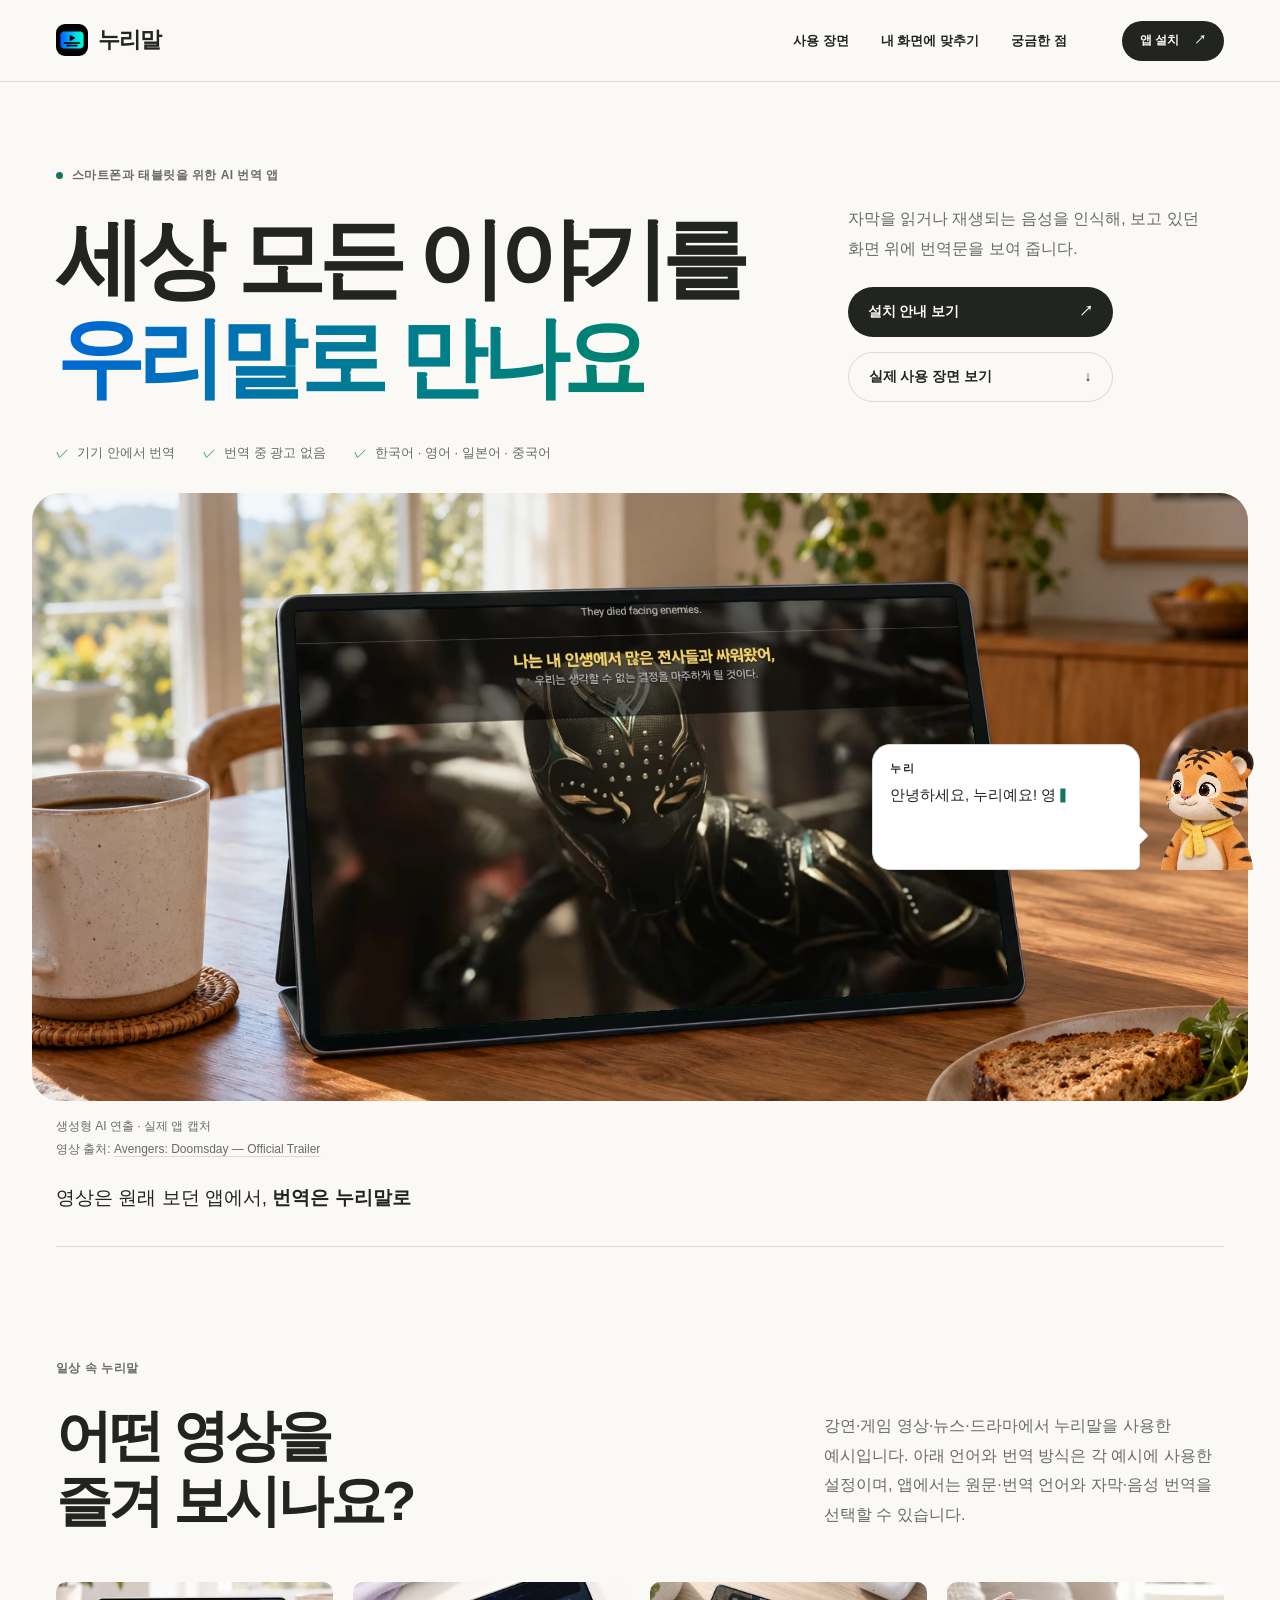
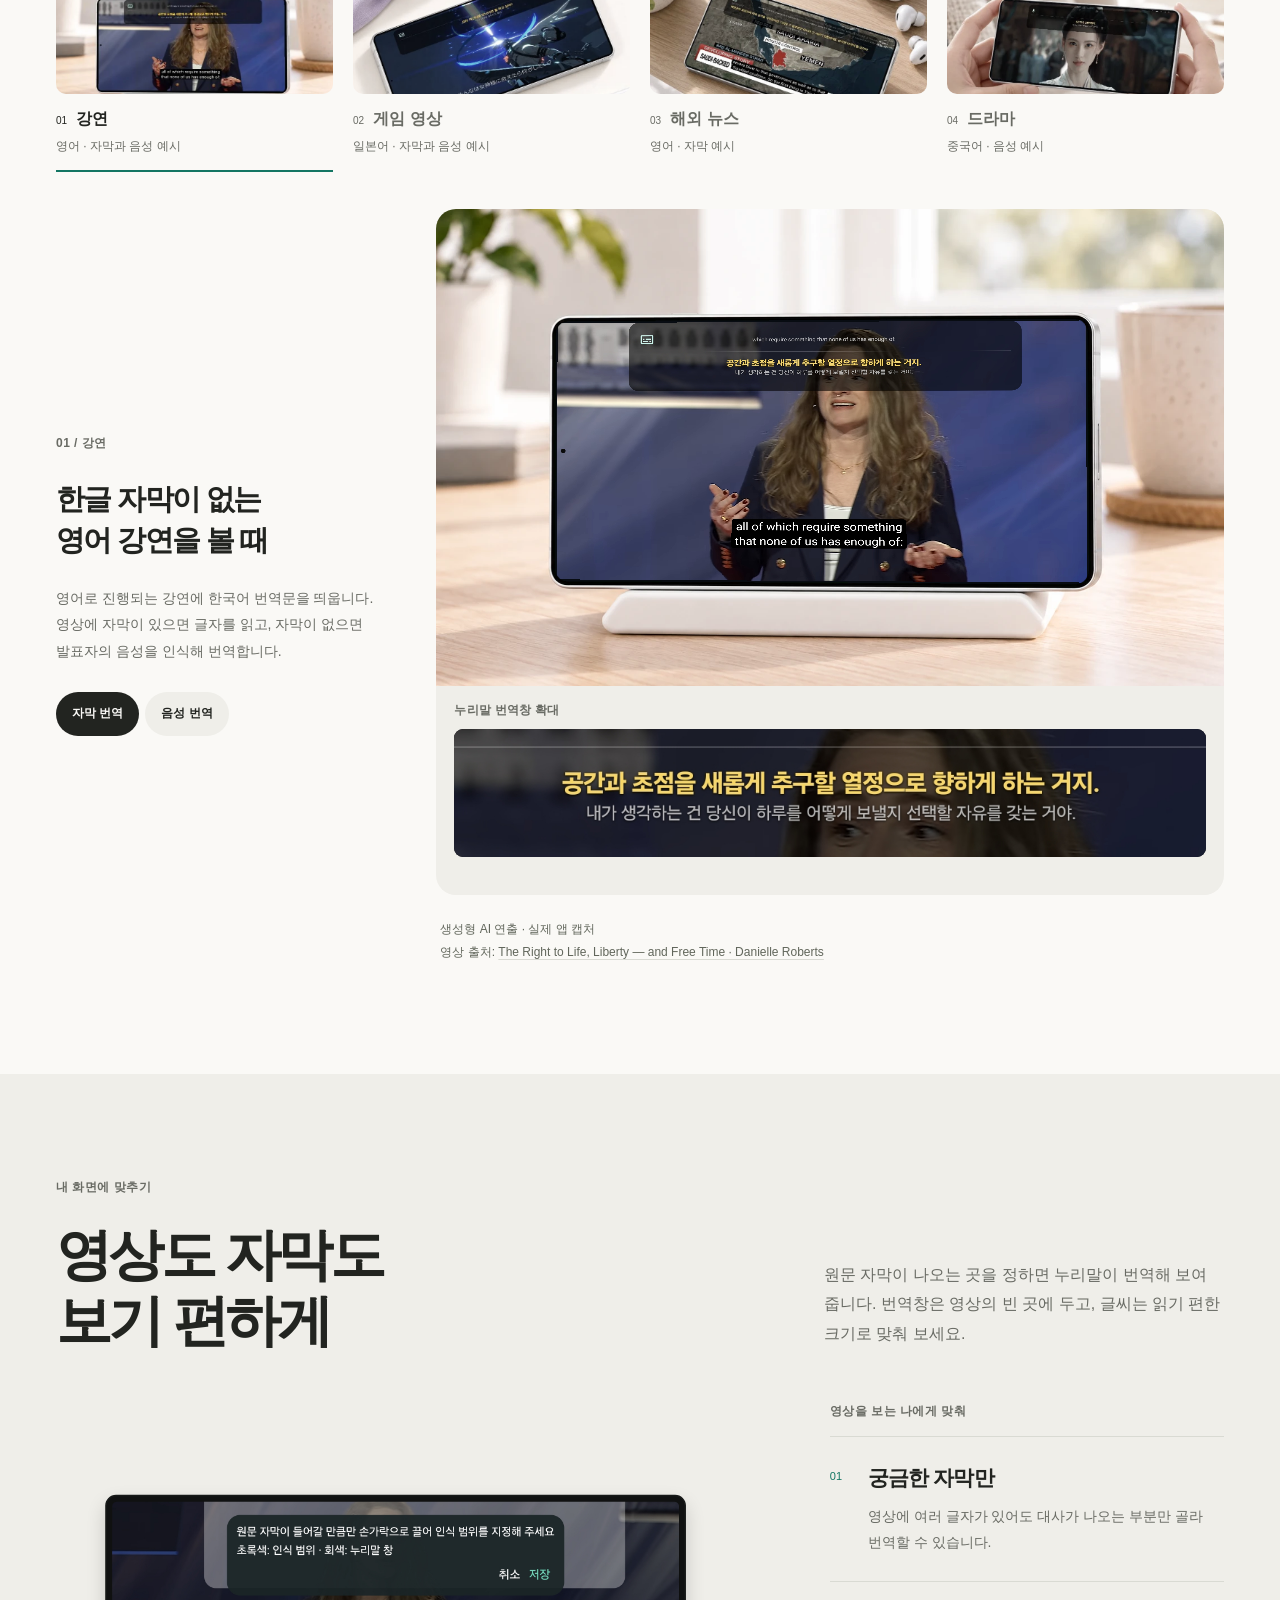
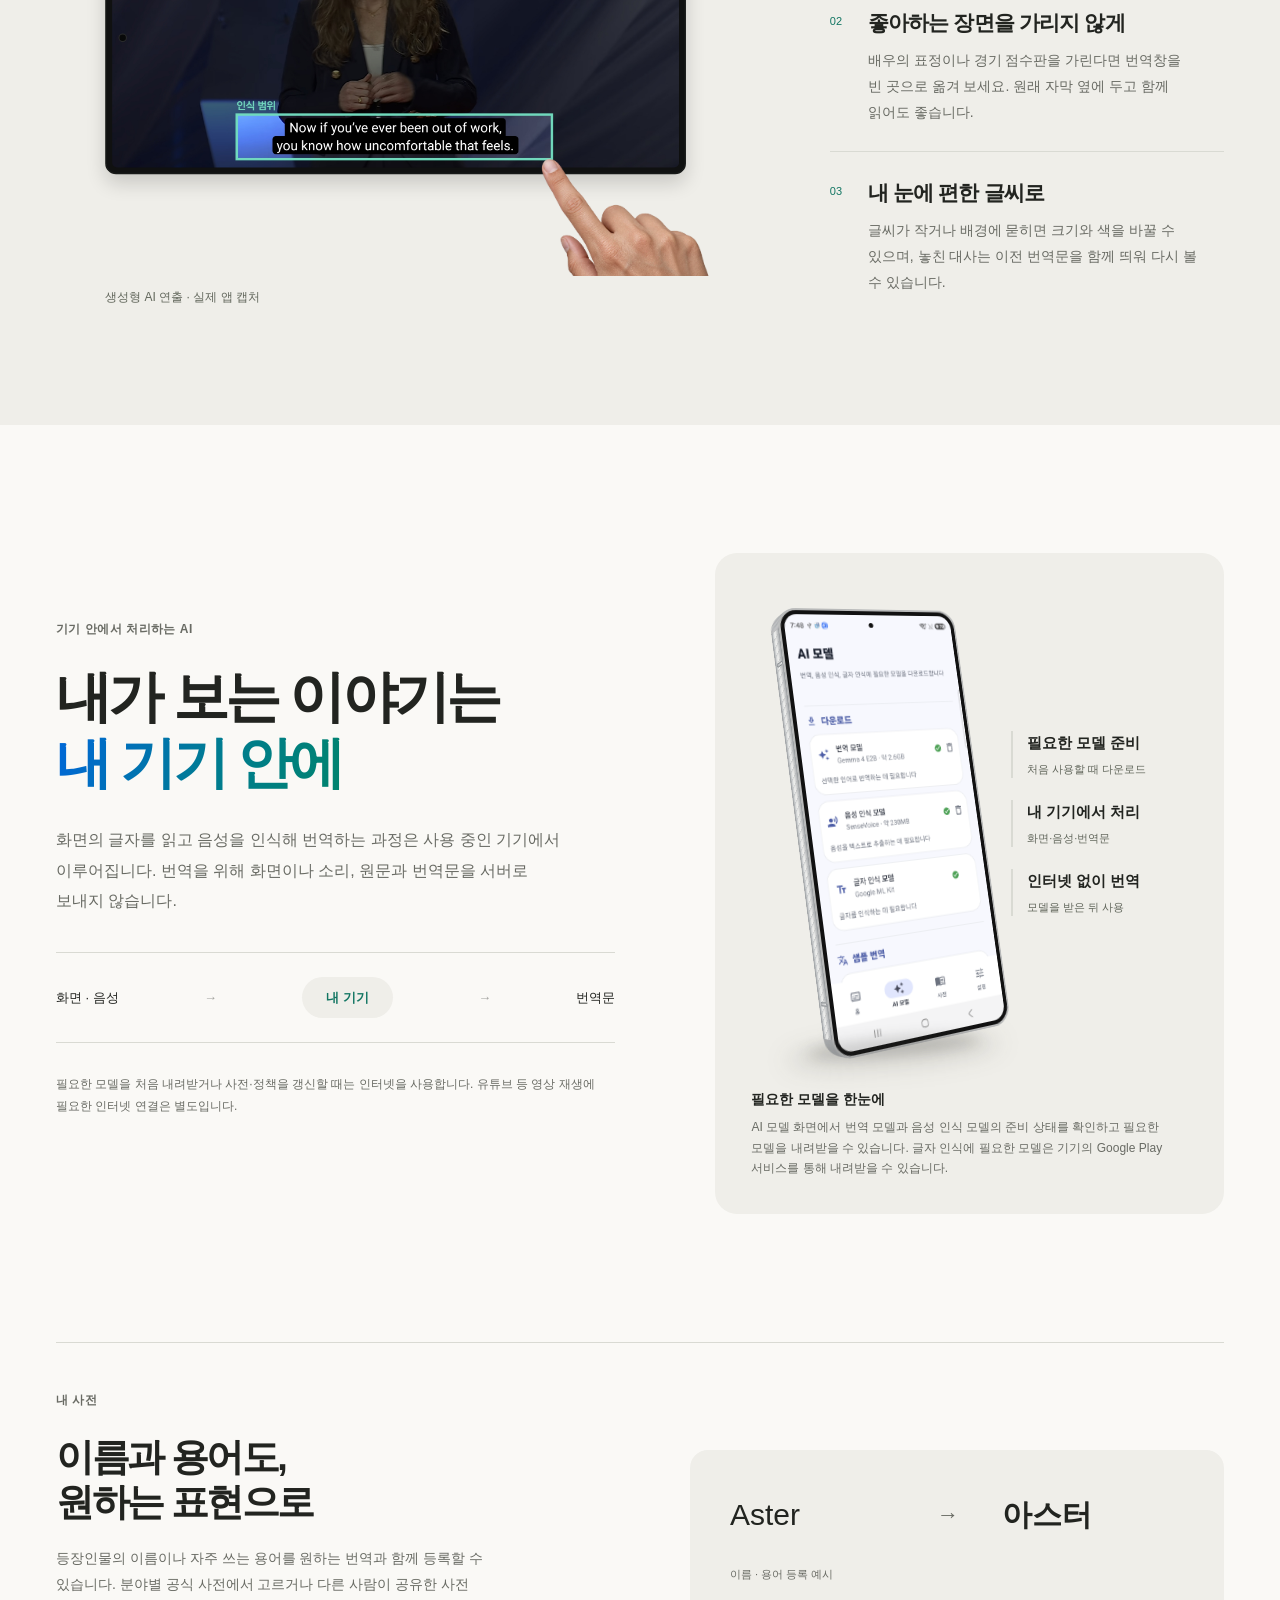
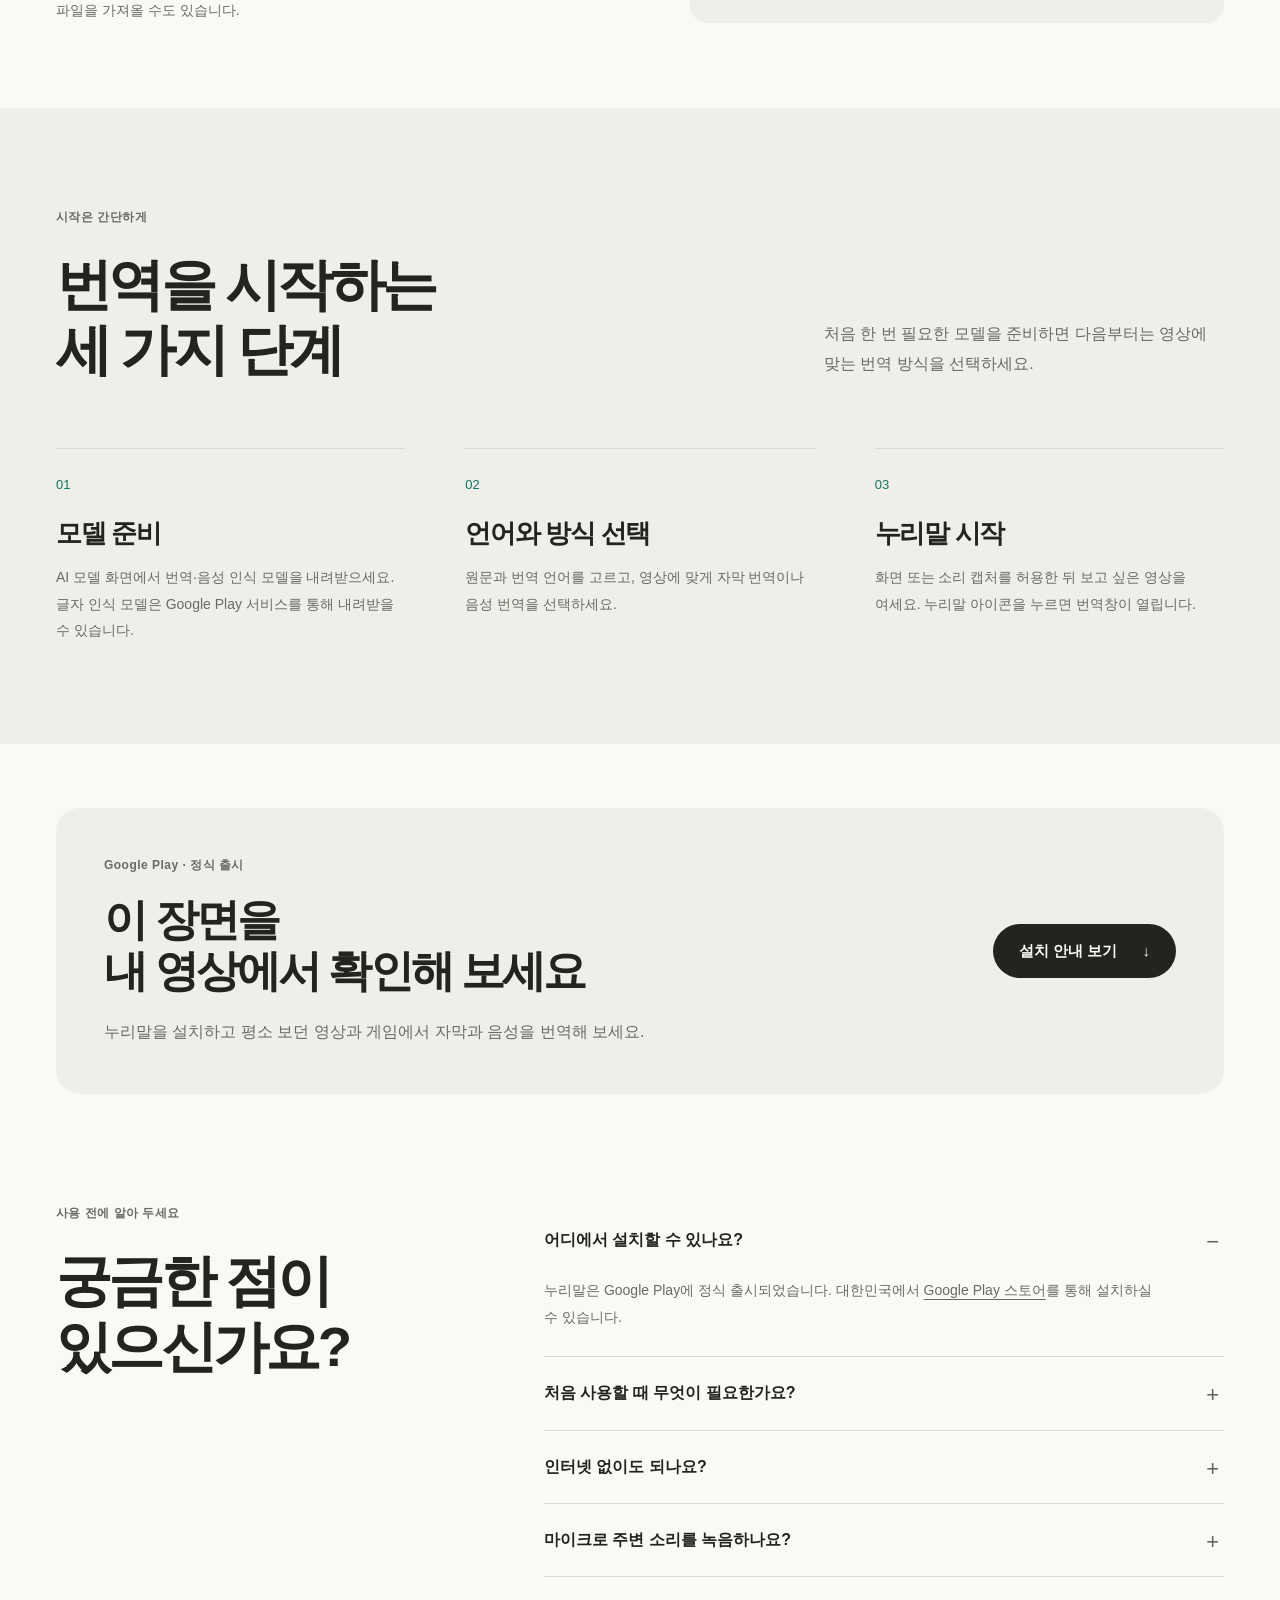
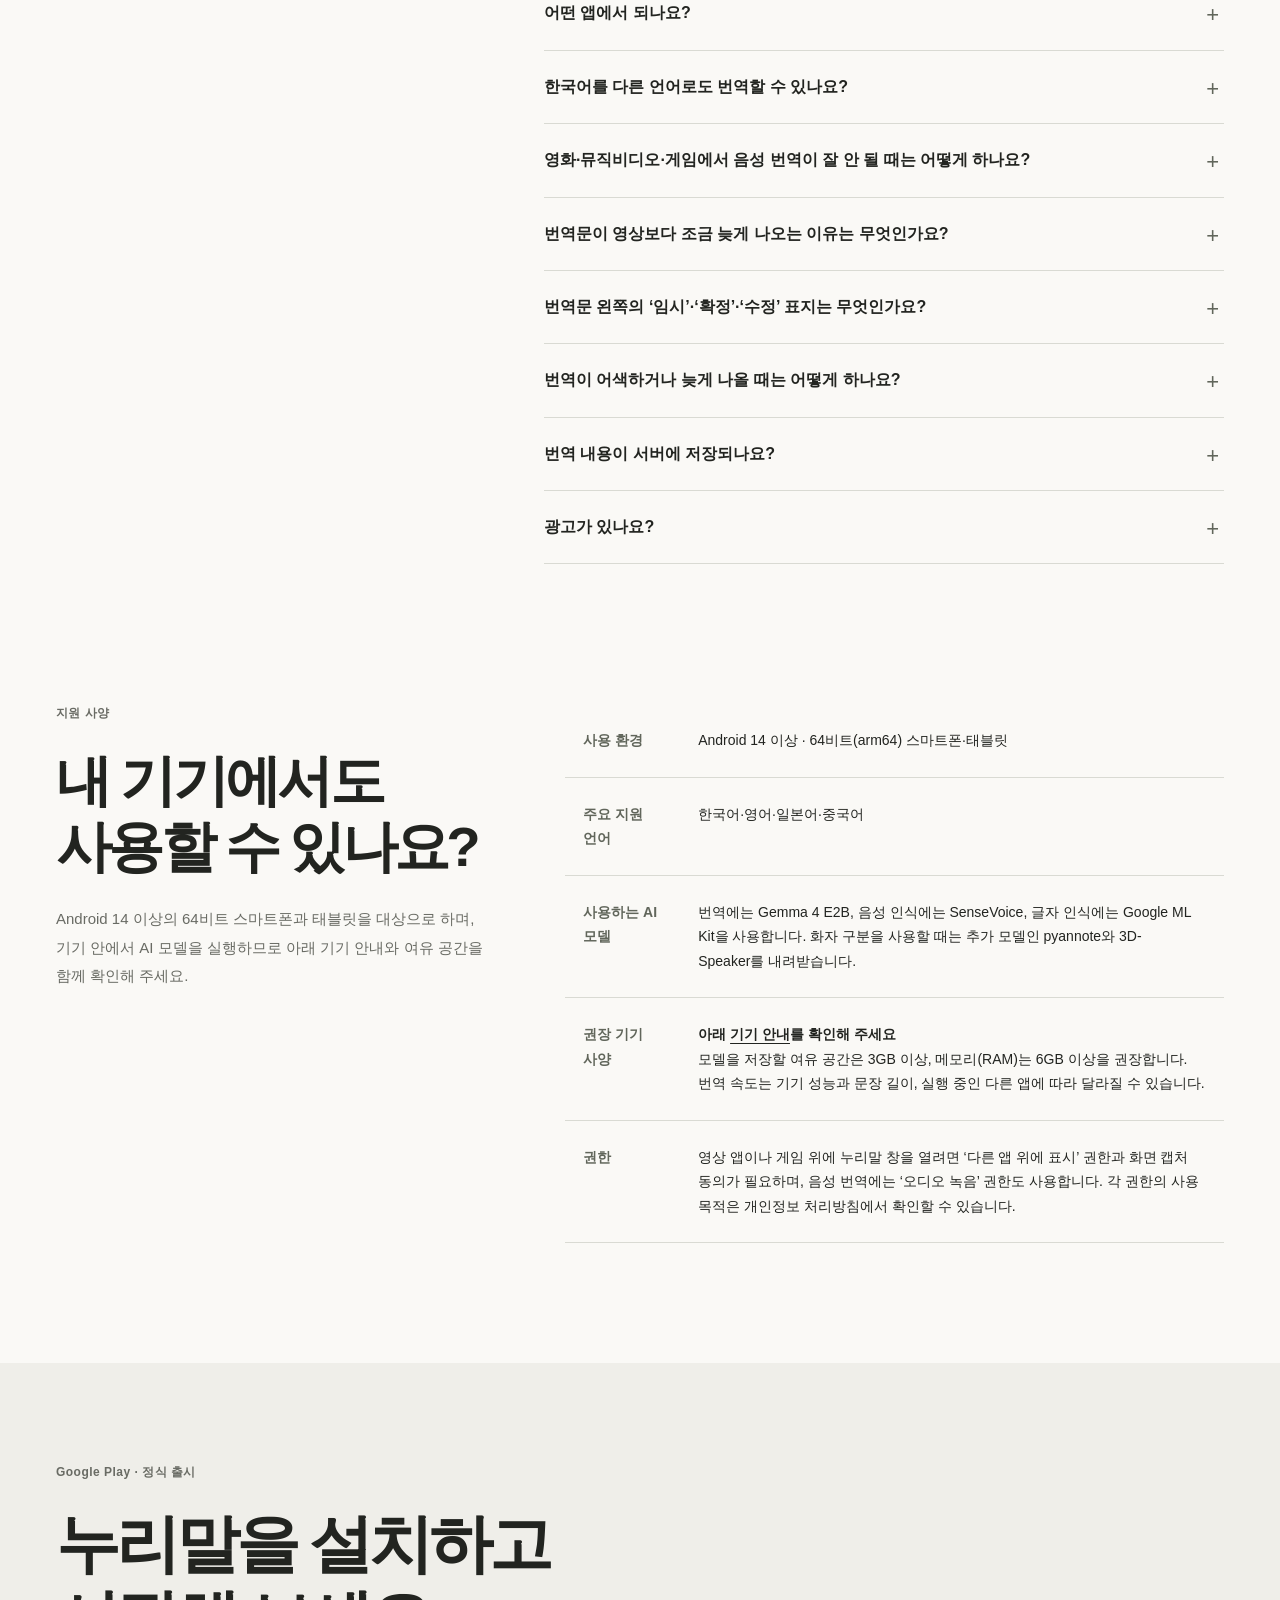
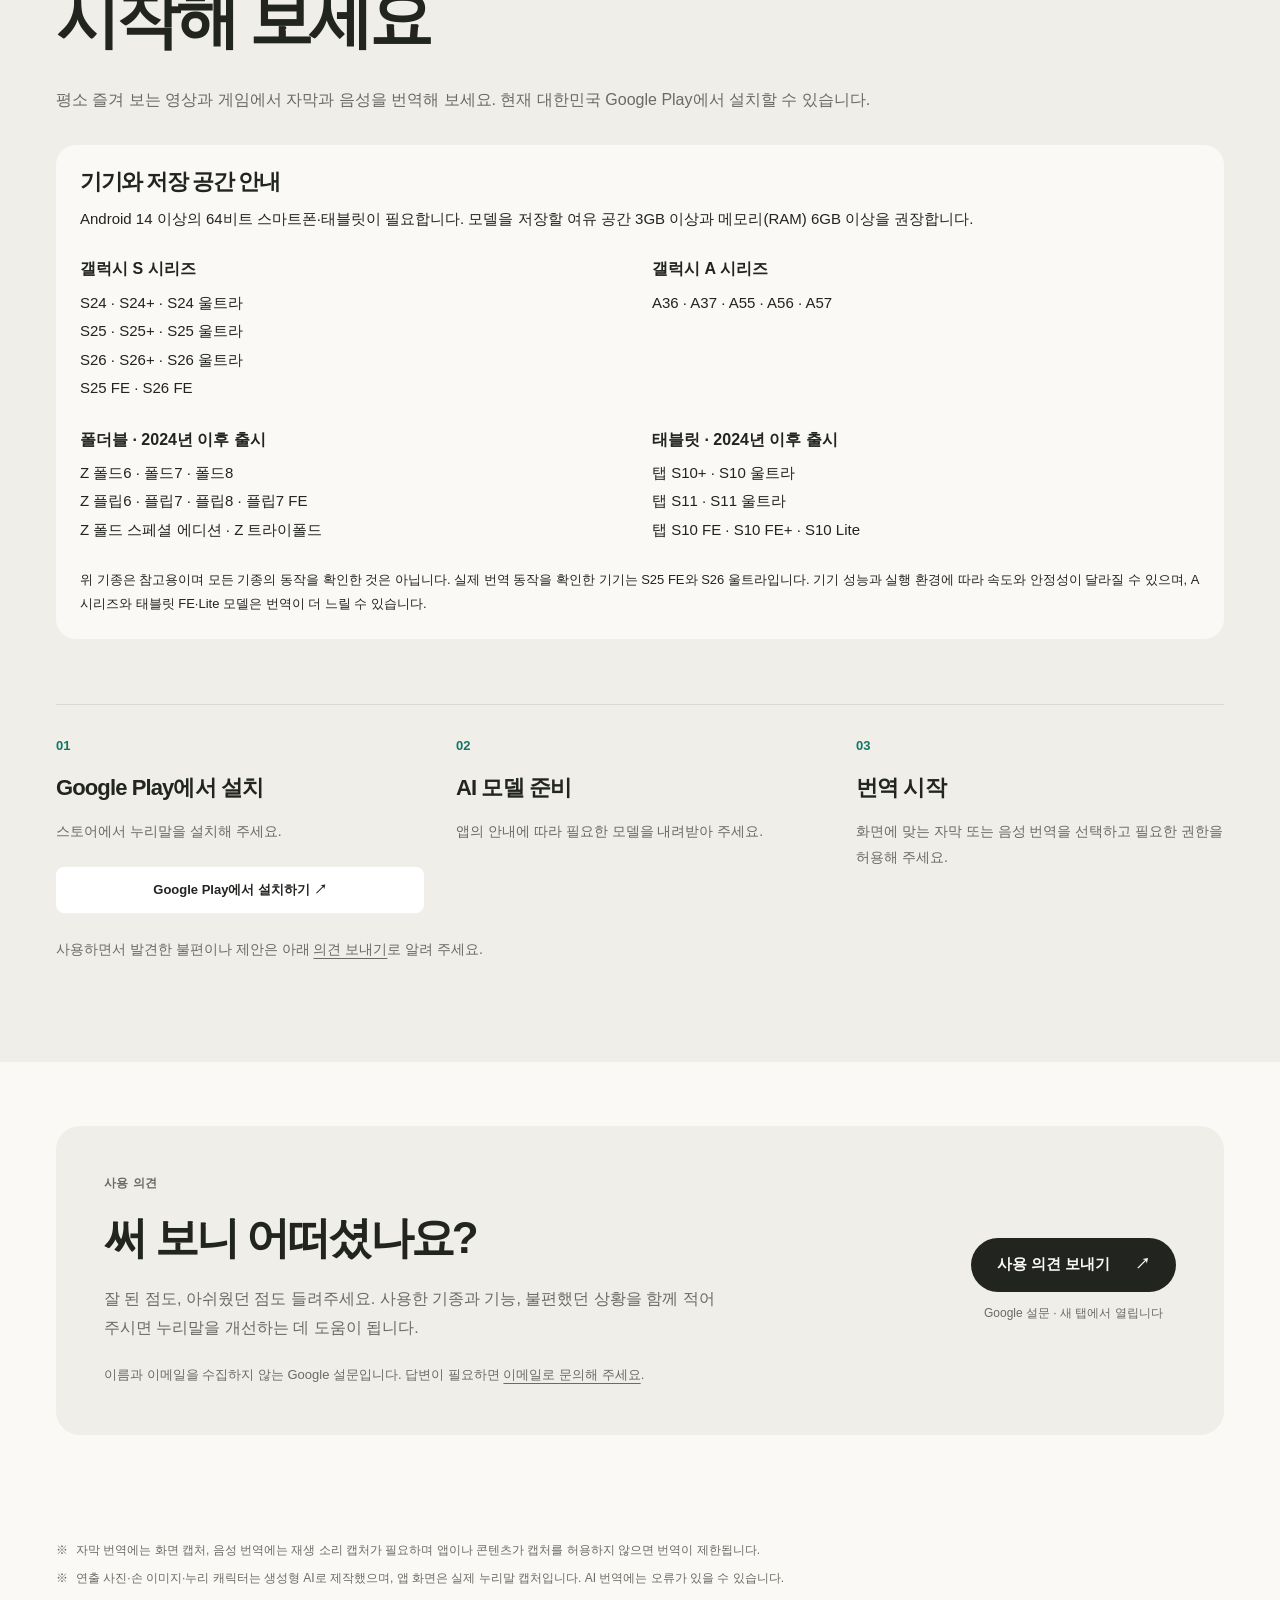
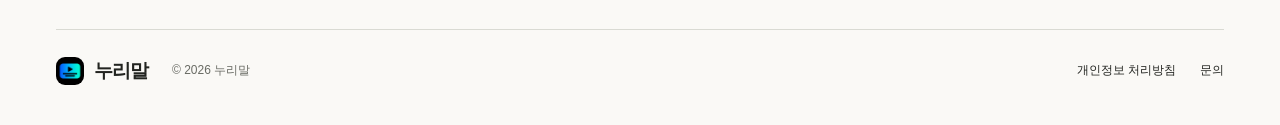
==== commit 28ff6456: "0.9 모델과 정책 목록을 사전 준비" ====
--- a/index.html
+++ b/index.html
@@ -142,7 +142,7 @@
         </details>
         <details class="faq">
           <summary>광고가 있나요?</summary>
-          <p class="a">Google Play 정식 출시판 0.8.8에는 광고가 포함됩니다. 홈·AI 모델·사전·설정 화면 아래에 배너 광고가 표시될 수 있으며, 번역 중과 시작 준비 중, 다른 앱 위에 띄우는 누리말 창에는 광고를 표시하지 않습니다. 앱 안에서 ‘누리말 종료’로 2분 이상 이어진 번역을 마치면 전면 광고가 나올 수 있으며, 30분에 한 번을 넘지 않습니다. 알림이나 누리말 창에서 종료하면 전면 광고가 나오지 않습니다. 앱 시작·복귀·번역 시작 직전의 전면 광고도 없습니다. 광고 제공 상황에 따라 광고가 표시되지 않을 수 있습니다. </p>
+          <p class="a">Google Play 정식 출시판 0.8.8에는 광고가 포함됩니다. 0.9 업데이트부터 전면 광고를 제거하고 배너 광고만 유지할 예정입니다. 홈·AI 모델·사전·설정 화면 아래에 배너 광고가 표시될 수 있으며, 번역 중과 시작 준비 중, 다른 앱 위에 띄우는 누리말 창에는 광고를 표시하지 않습니다. 기존 0.8.8에서는 앱 안에서 ‘누리말 종료’로 2분 이상 이어진 번역을 마치면 전면 광고가 나올 수 있으며, 30분에 한 번을 넘지 않습니다. 알림이나 누리말 창에서 종료하면 전면 광고가 나오지 않습니다. 앱 시작·복귀·번역 시작 직전의 전면 광고도 없습니다. 광고 제공 상황에 따라 광고가 표시되지 않을 수 있습니다. </p>
         </details>
       </div></section>
 <section class="cx-support cx-wrap" id="support"><div><p class="cx-eyebrow">지원 사양</p><h2>내 기기에서도<br> 사용할 수 있나요?</h2><p>Android 14 이상의 64비트 스마트폰과 태블릿을 대상으로 하며, 기기 안에서 AI 모델을 실행하므로 아래 기기 안내와 여유 공간을 함께 확인해 주세요.</p></div><div class="cx-spec"><table class="spec">
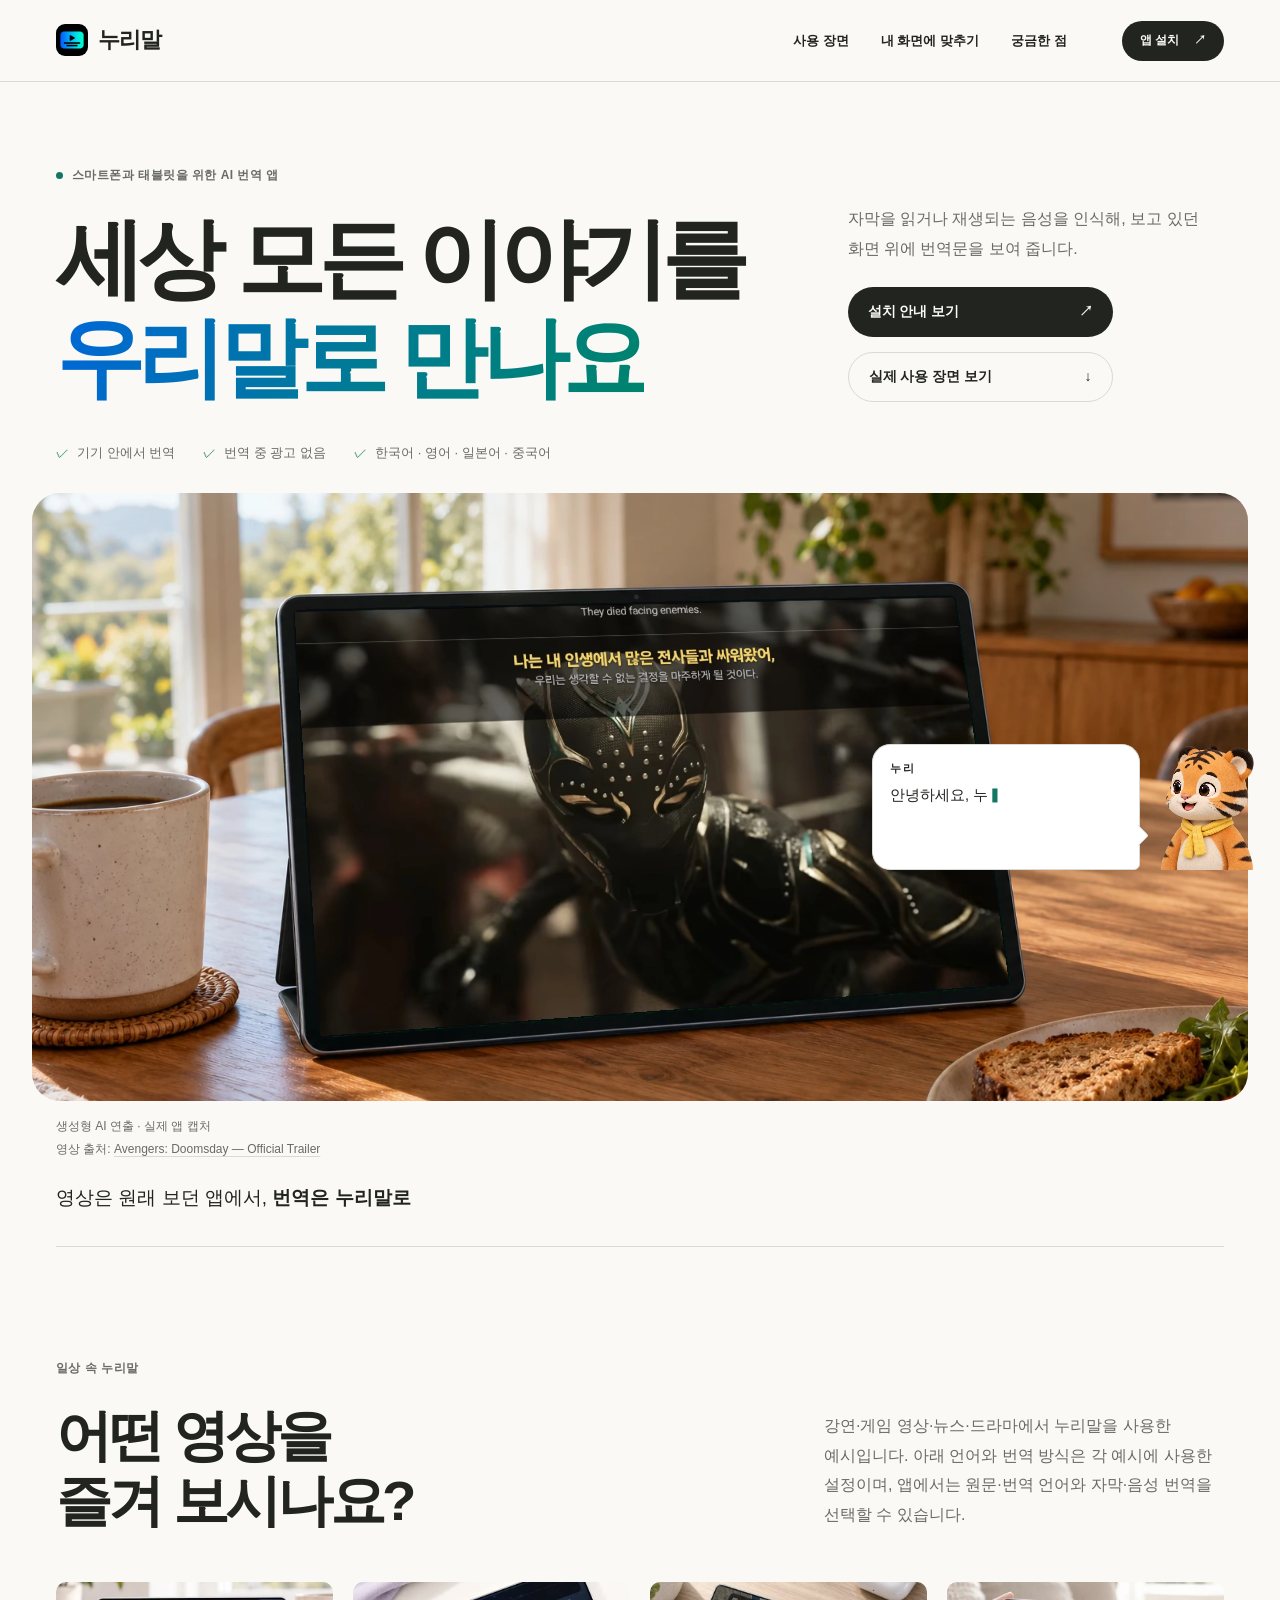
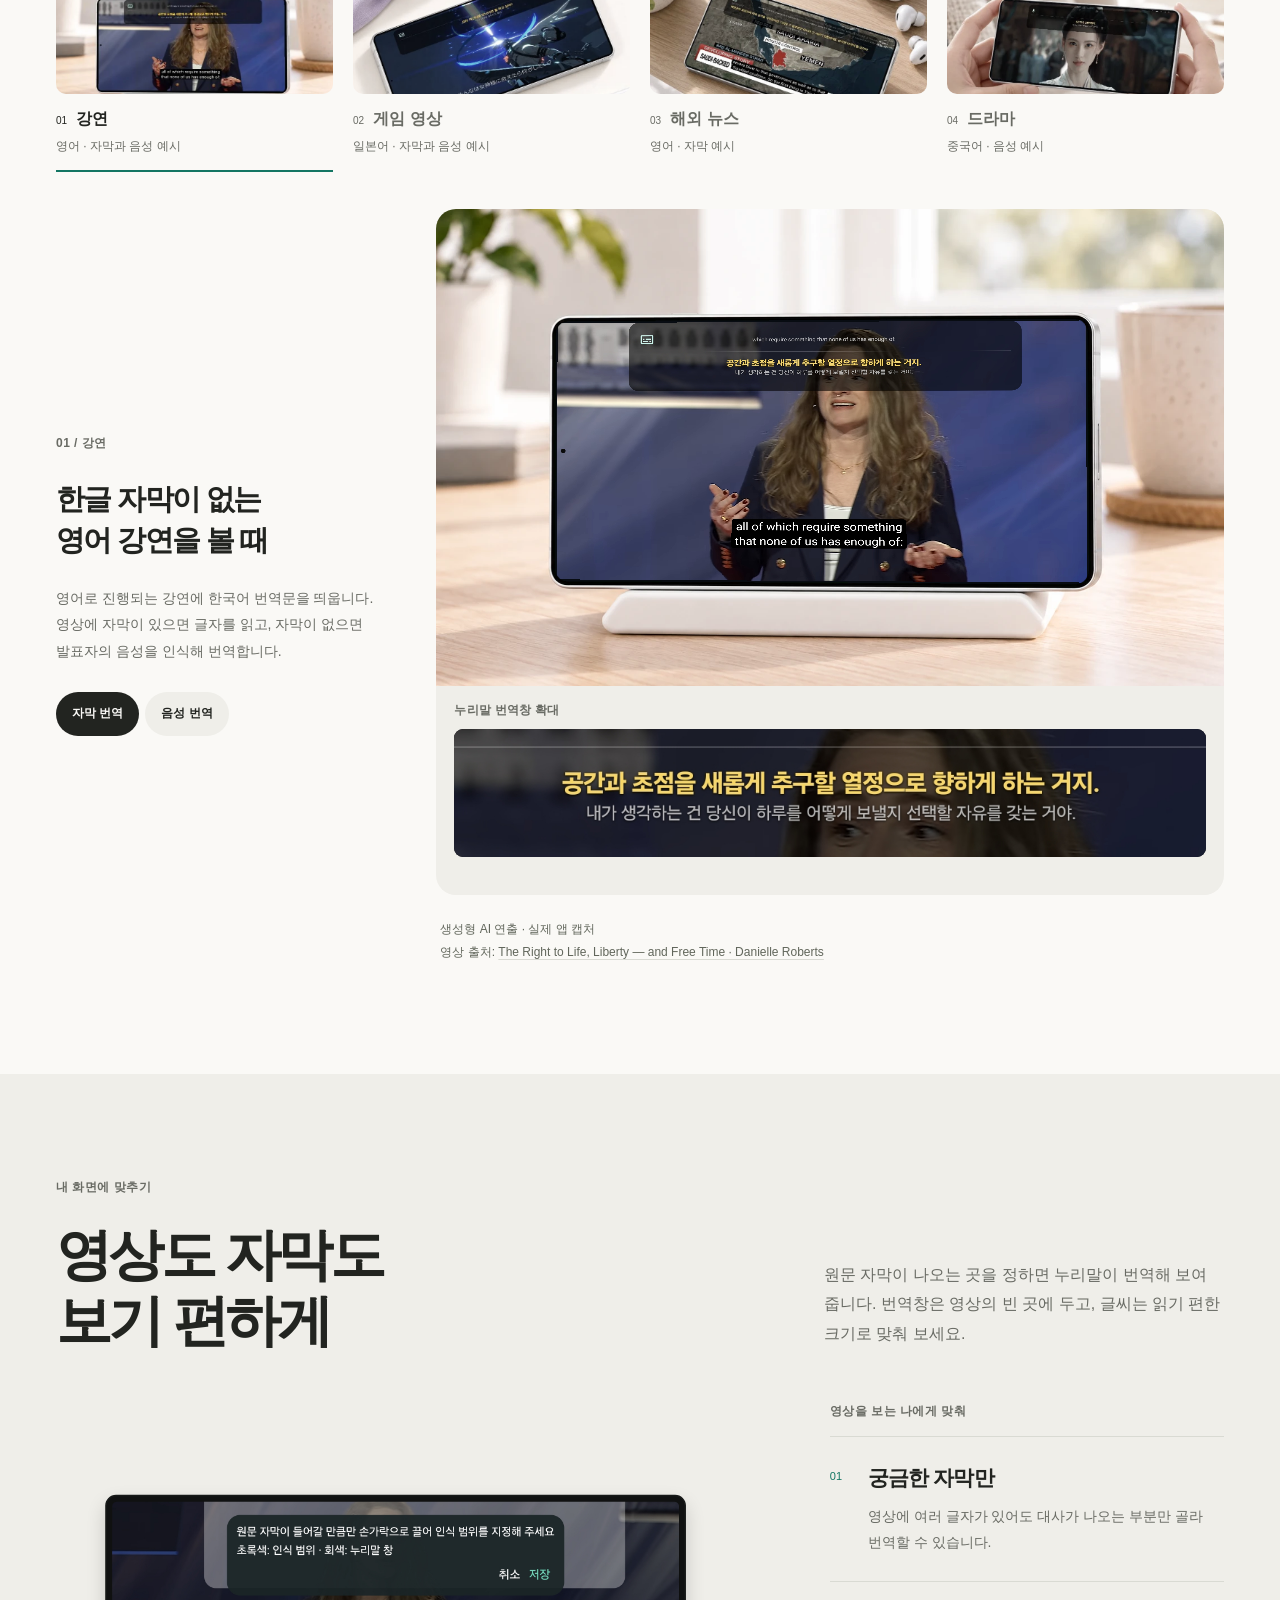
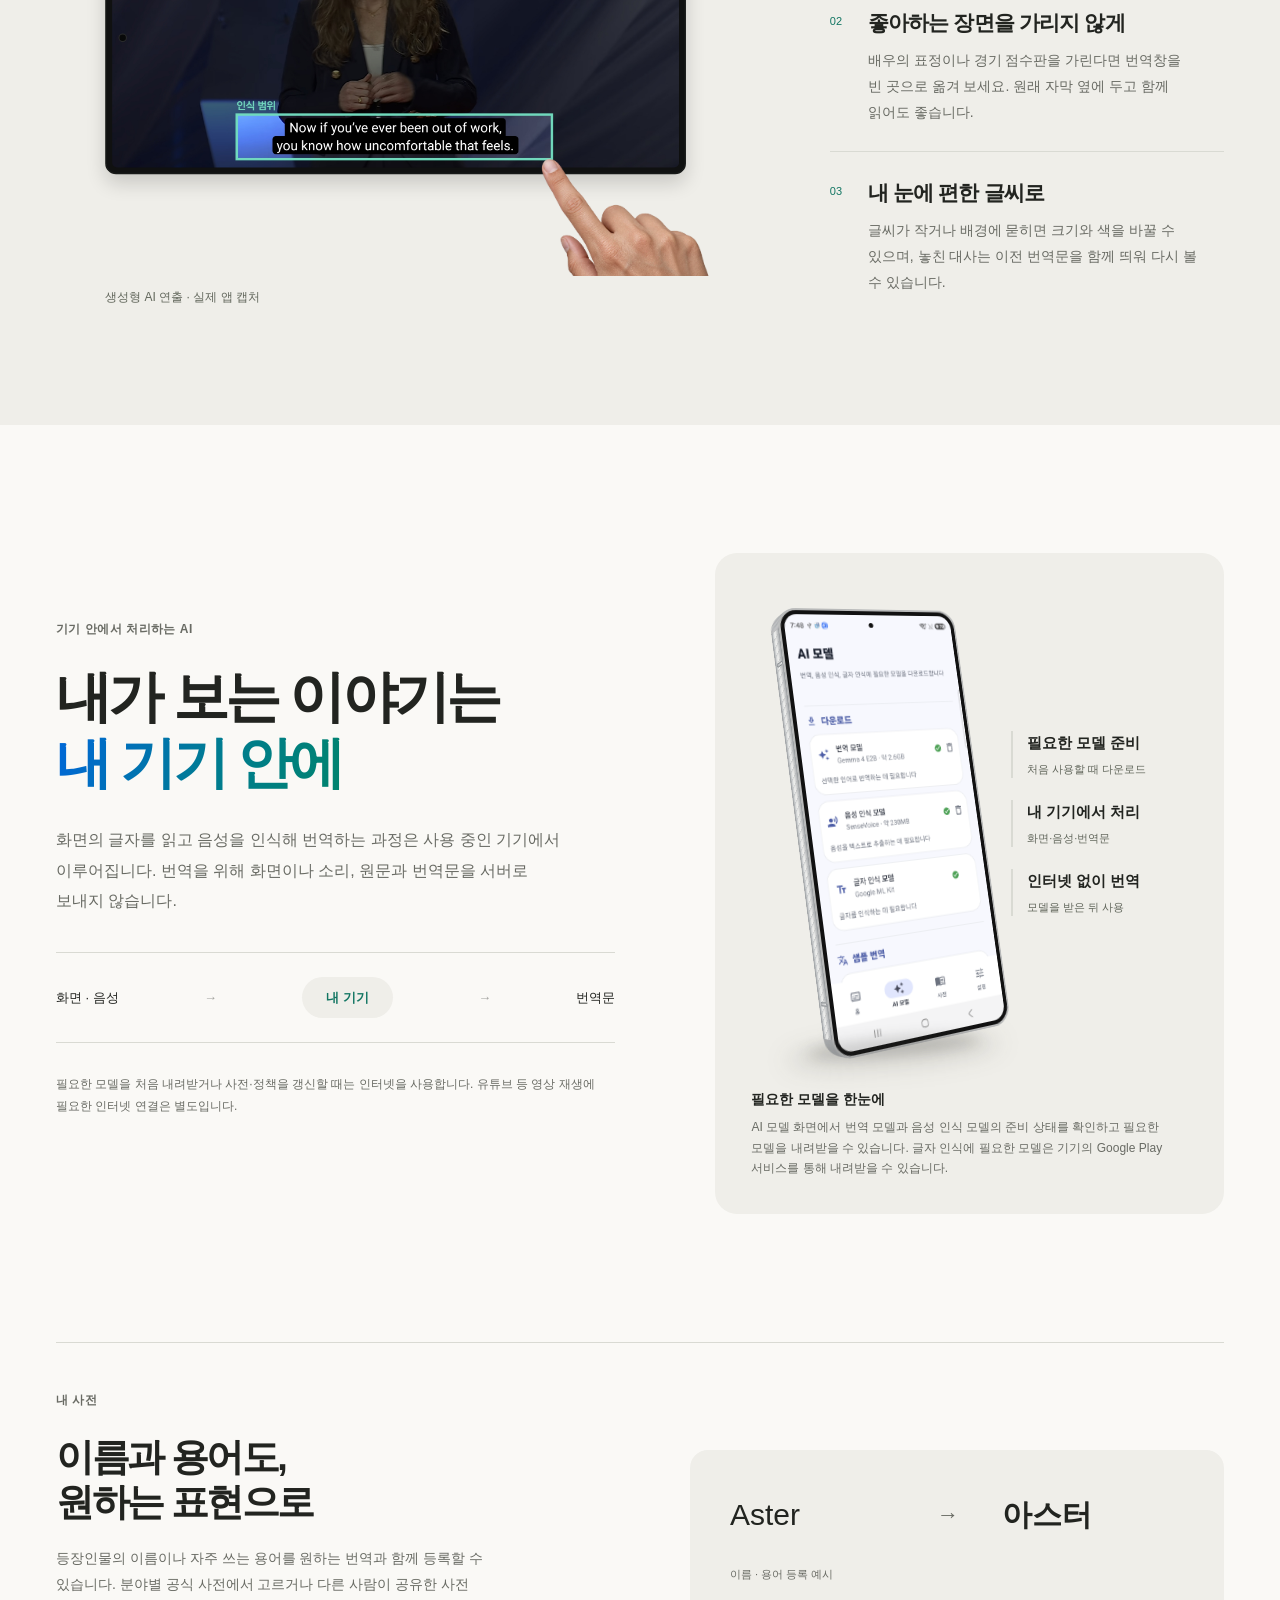
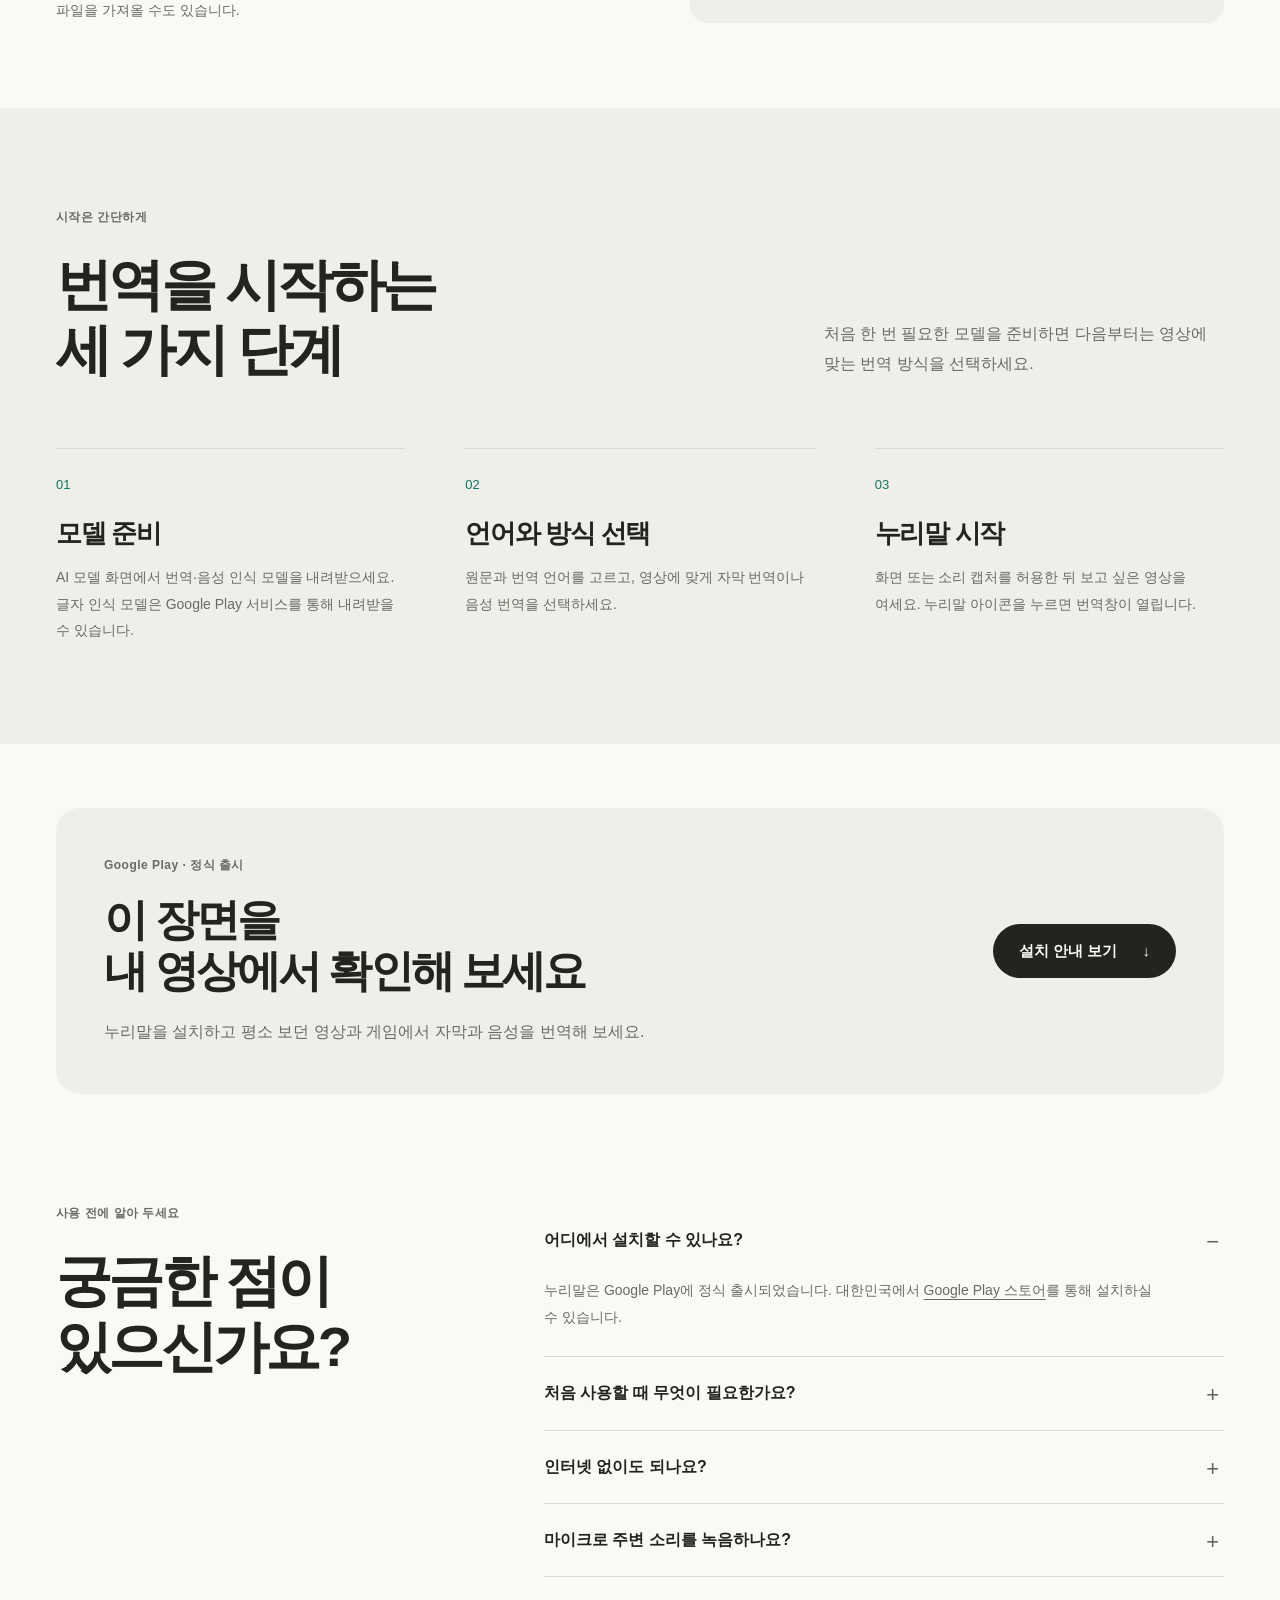
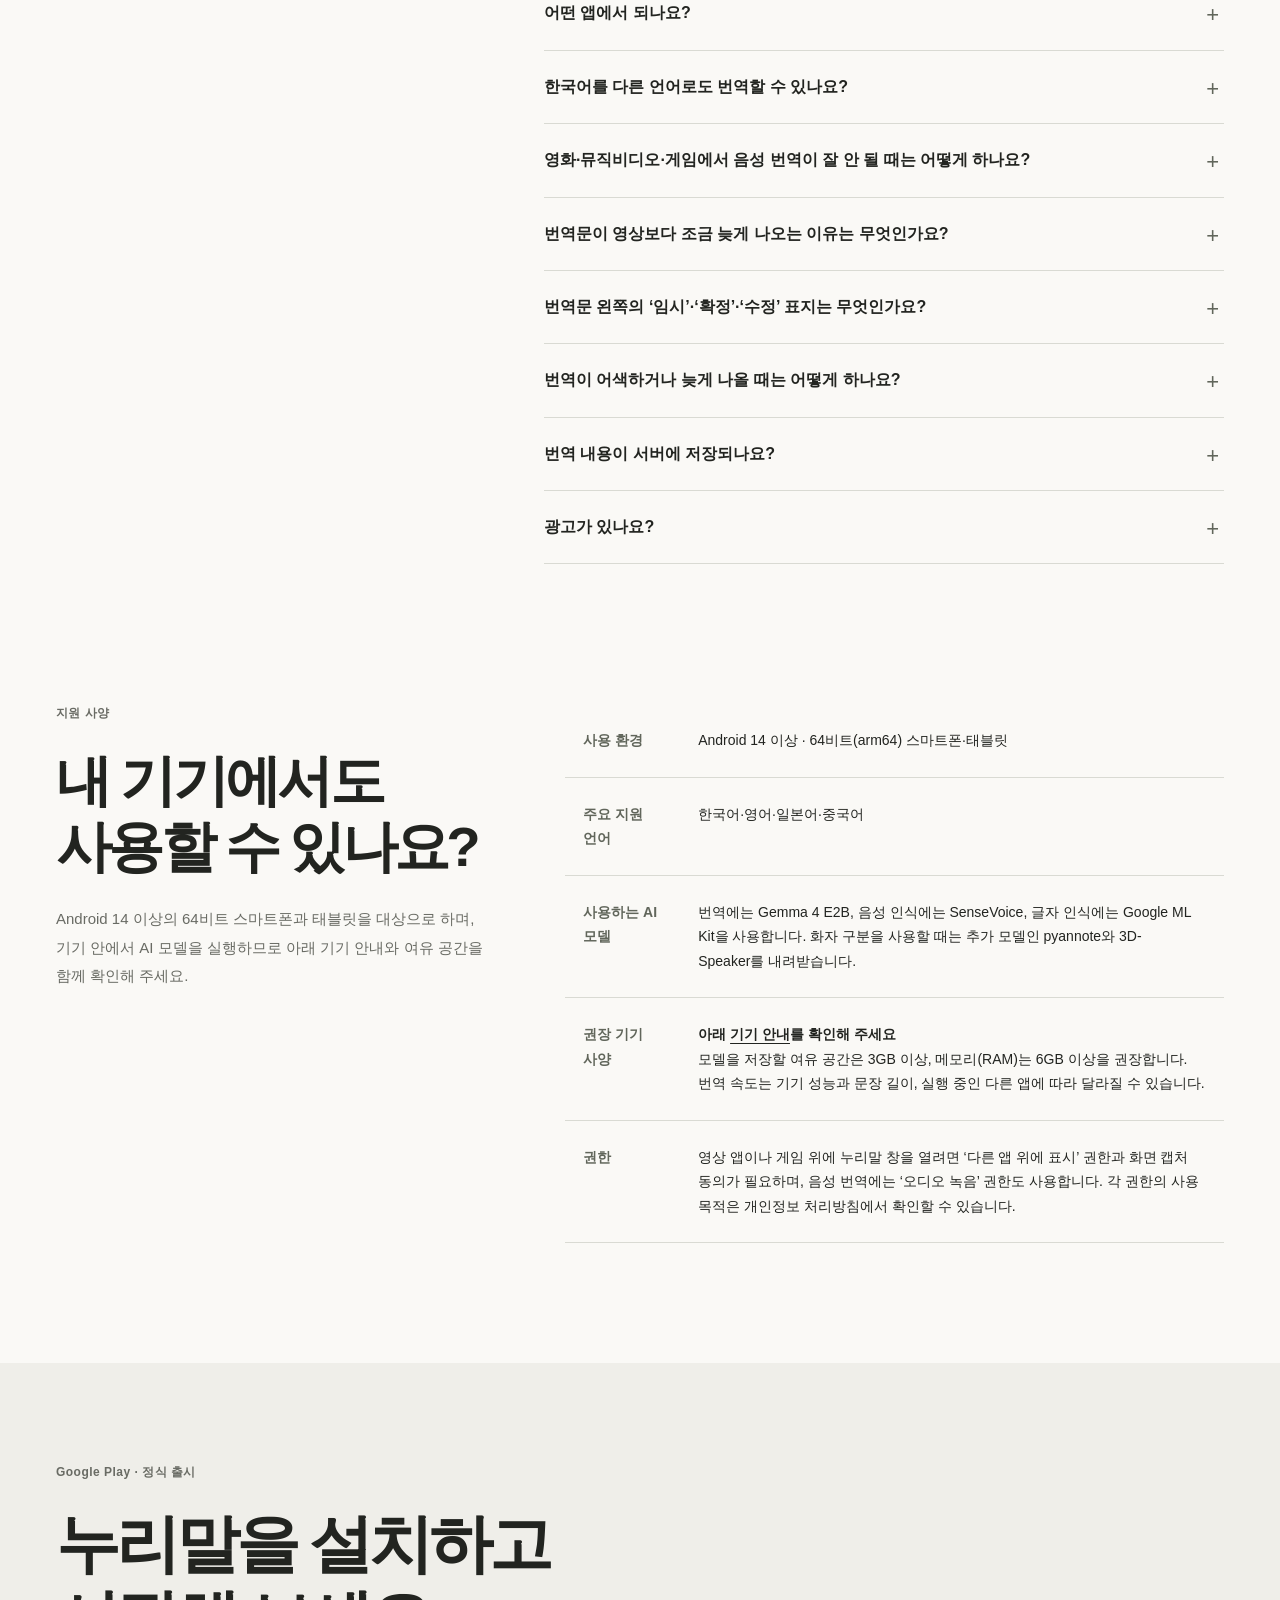
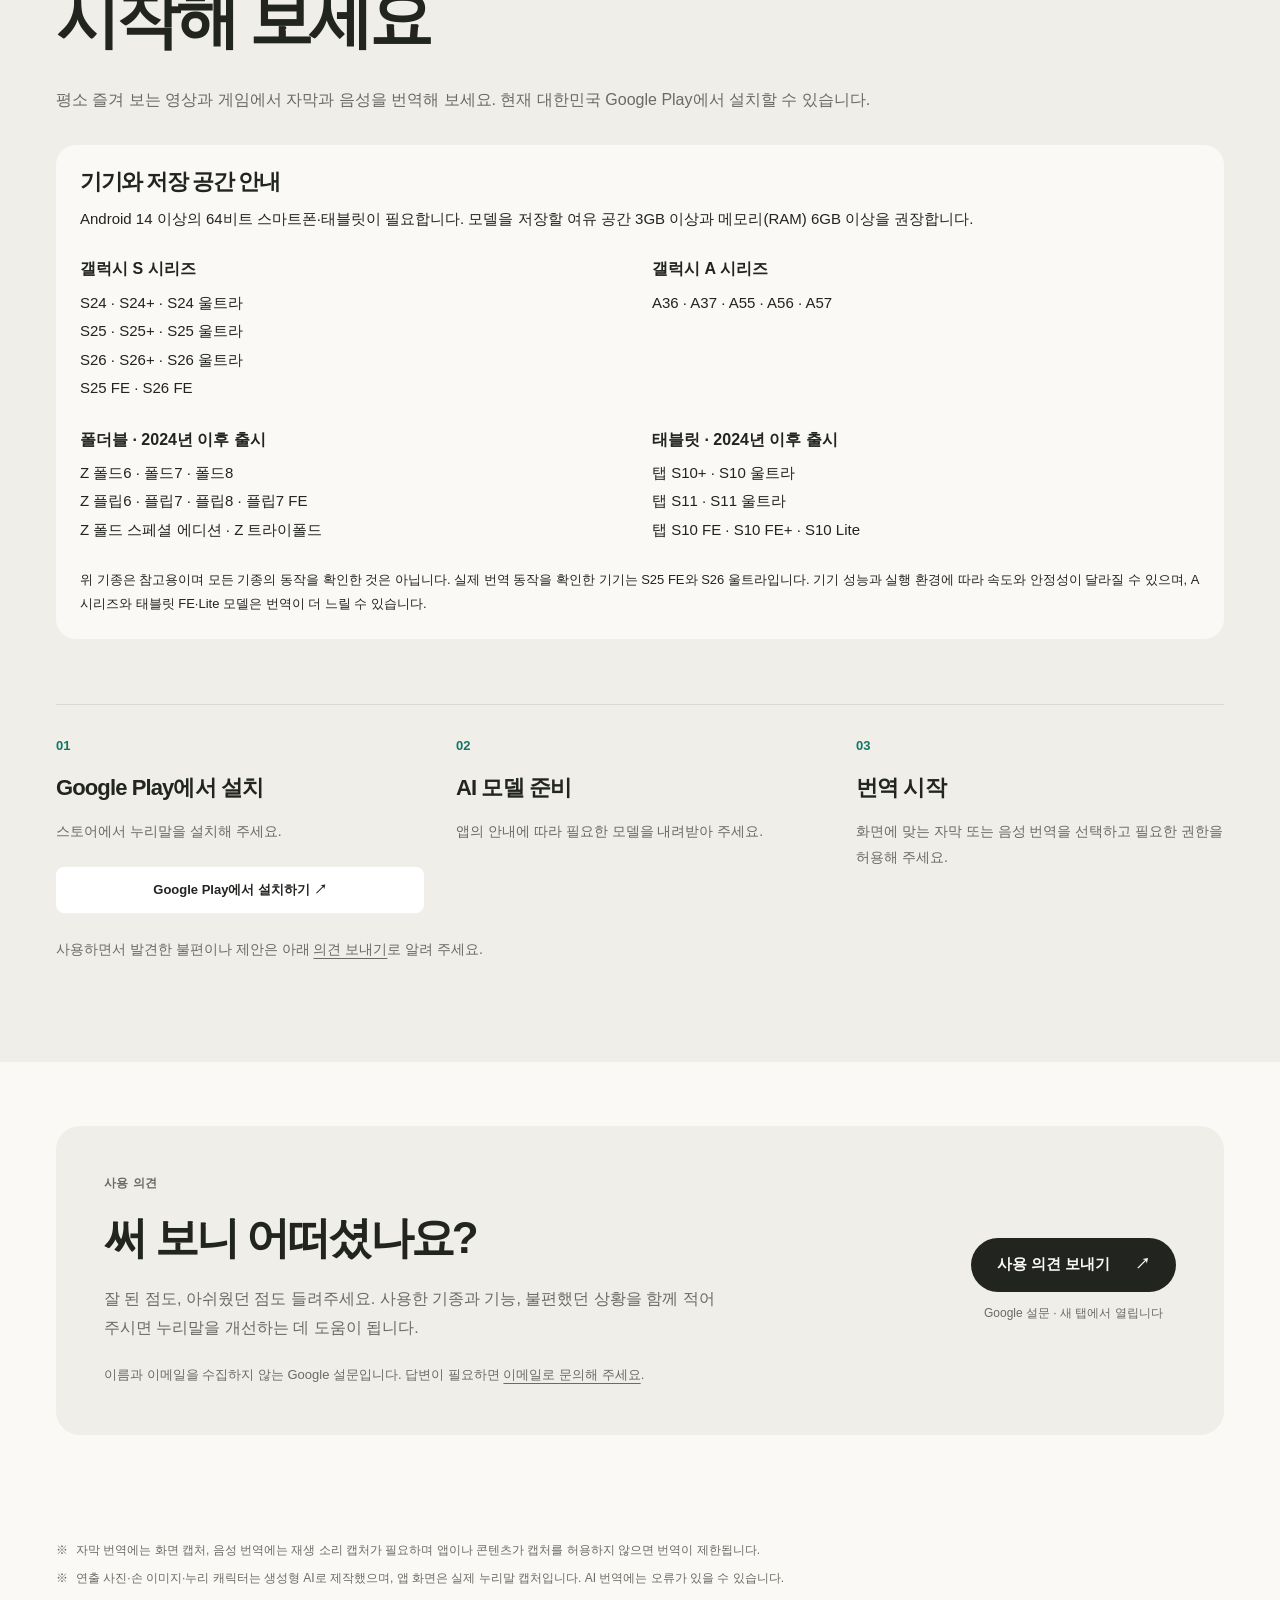
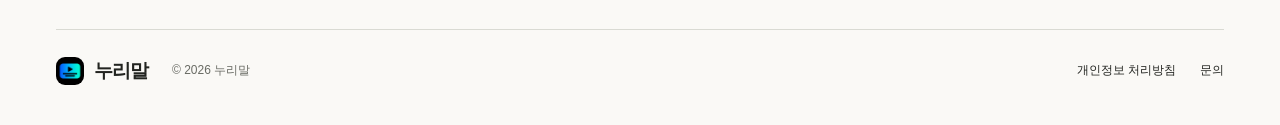
==== commit 0759441d: "개인정보: 네이티브 광고 안내 후보 추가 기존 처리방침을 보존하고 0.9.2 카드 광고용 18판과 FAQ를 준비한다. 앱 저장소의 생성 및 정책 검사를 통과했으며 실제 게시 전 승" ====
--- a/index.html
+++ b/index.html
@@ -142,7 +142,7 @@
         </details>
         <details class="faq">
           <summary>광고가 있나요?</summary>
-          <p class="a">Google Play 정식 출시판 0.8.8에는 광고가 포함됩니다. 0.9 업데이트부터 전면 광고를 제거하고 배너 광고만 유지할 예정입니다. 홈·AI 모델·사전·설정 화면 아래에 배너 광고가 표시될 수 있으며, 번역 중과 시작 준비 중, 다른 앱 위에 띄우는 누리말 창에는 광고를 표시하지 않습니다. 기존 0.8.8에서는 앱 안에서 ‘누리말 종료’로 2분 이상 이어진 번역을 마치면 전면 광고가 나올 수 있으며, 30분에 한 번을 넘지 않습니다. 알림이나 누리말 창에서 종료하면 전면 광고가 나오지 않습니다. 앱 시작·복귀·번역 시작 직전의 전면 광고도 없습니다. 광고 제공 상황에 따라 광고가 표시되지 않을 수 있습니다. </p>
+          <p class="a">Google Play 정식판 0.9에는 홈·AI 모델·사전·설정 화면 아래에 배너 광고가 표시될 수 있으며 전면 광고는 없습니다. 0.9.2 내부 테스트판에서는 같은 위치에 카드 형태의 네이티브 광고를 시험합니다. 번역 중과 시작 준비 중, 다른 앱 위에 띄우는 누리말 창에는 광고를 표시하지 않습니다. 기존 0.8.8에서는 앱 안에서 ‘누리말 종료’로 2분 이상 이어진 번역을 마치면 전면 광고가 나올 수 있으며, 30분에 한 번을 넘지 않습니다. 알림이나 누리말 창에서 종료하면 전면 광고가 나오지 않습니다. 앱 시작·복귀·번역 시작 직전의 전면 광고도 없습니다. 광고 제공 상황에 따라 광고가 표시되지 않을 수 있습니다.</p>
         </details>
       </div></section>
 <section class="cx-support cx-wrap" id="support"><div><p class="cx-eyebrow">지원 사양</p><h2>내 기기에서도<br> 사용할 수 있나요?</h2><p>Android 14 이상의 64비트 스마트폰과 태블릿을 대상으로 하며, 기기 안에서 AI 모델을 실행하므로 아래 기기 안내와 여유 공간을 함께 확인해 주세요.</p></div><div class="cx-spec"><table class="spec">
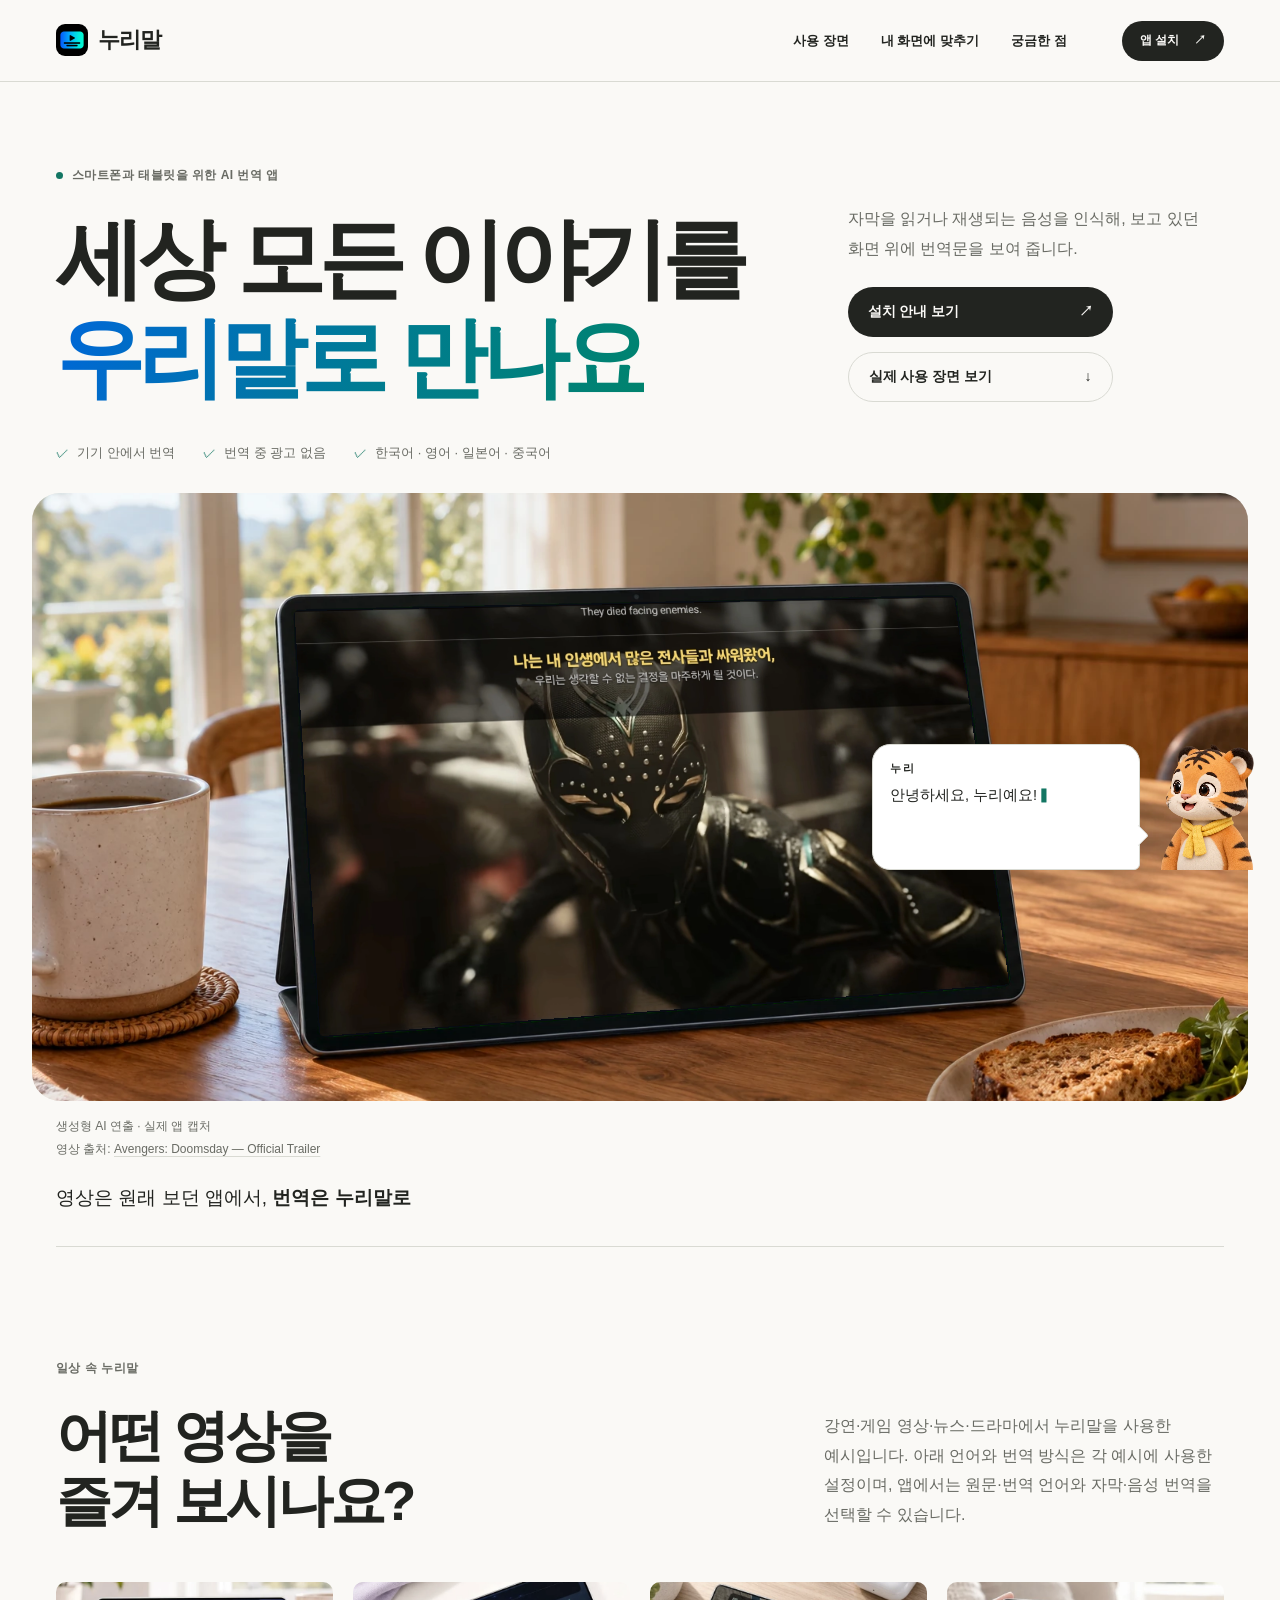
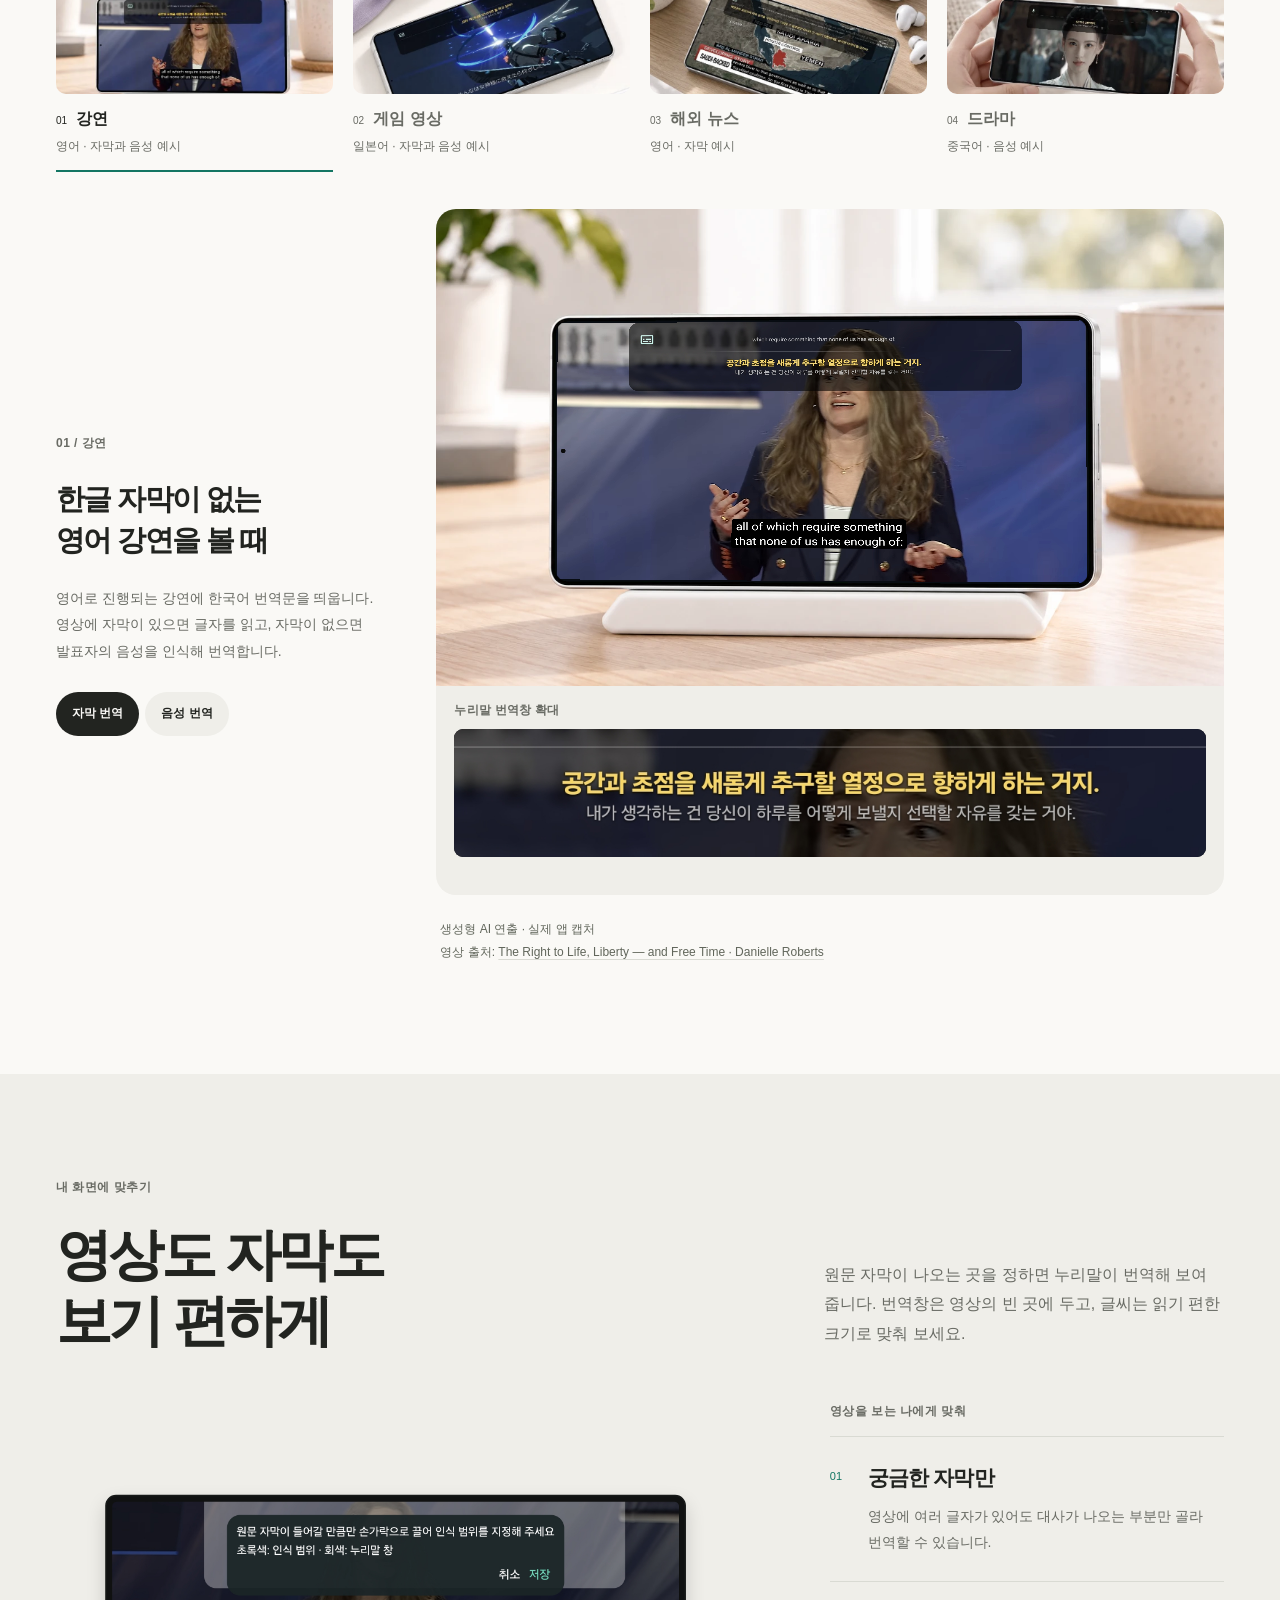
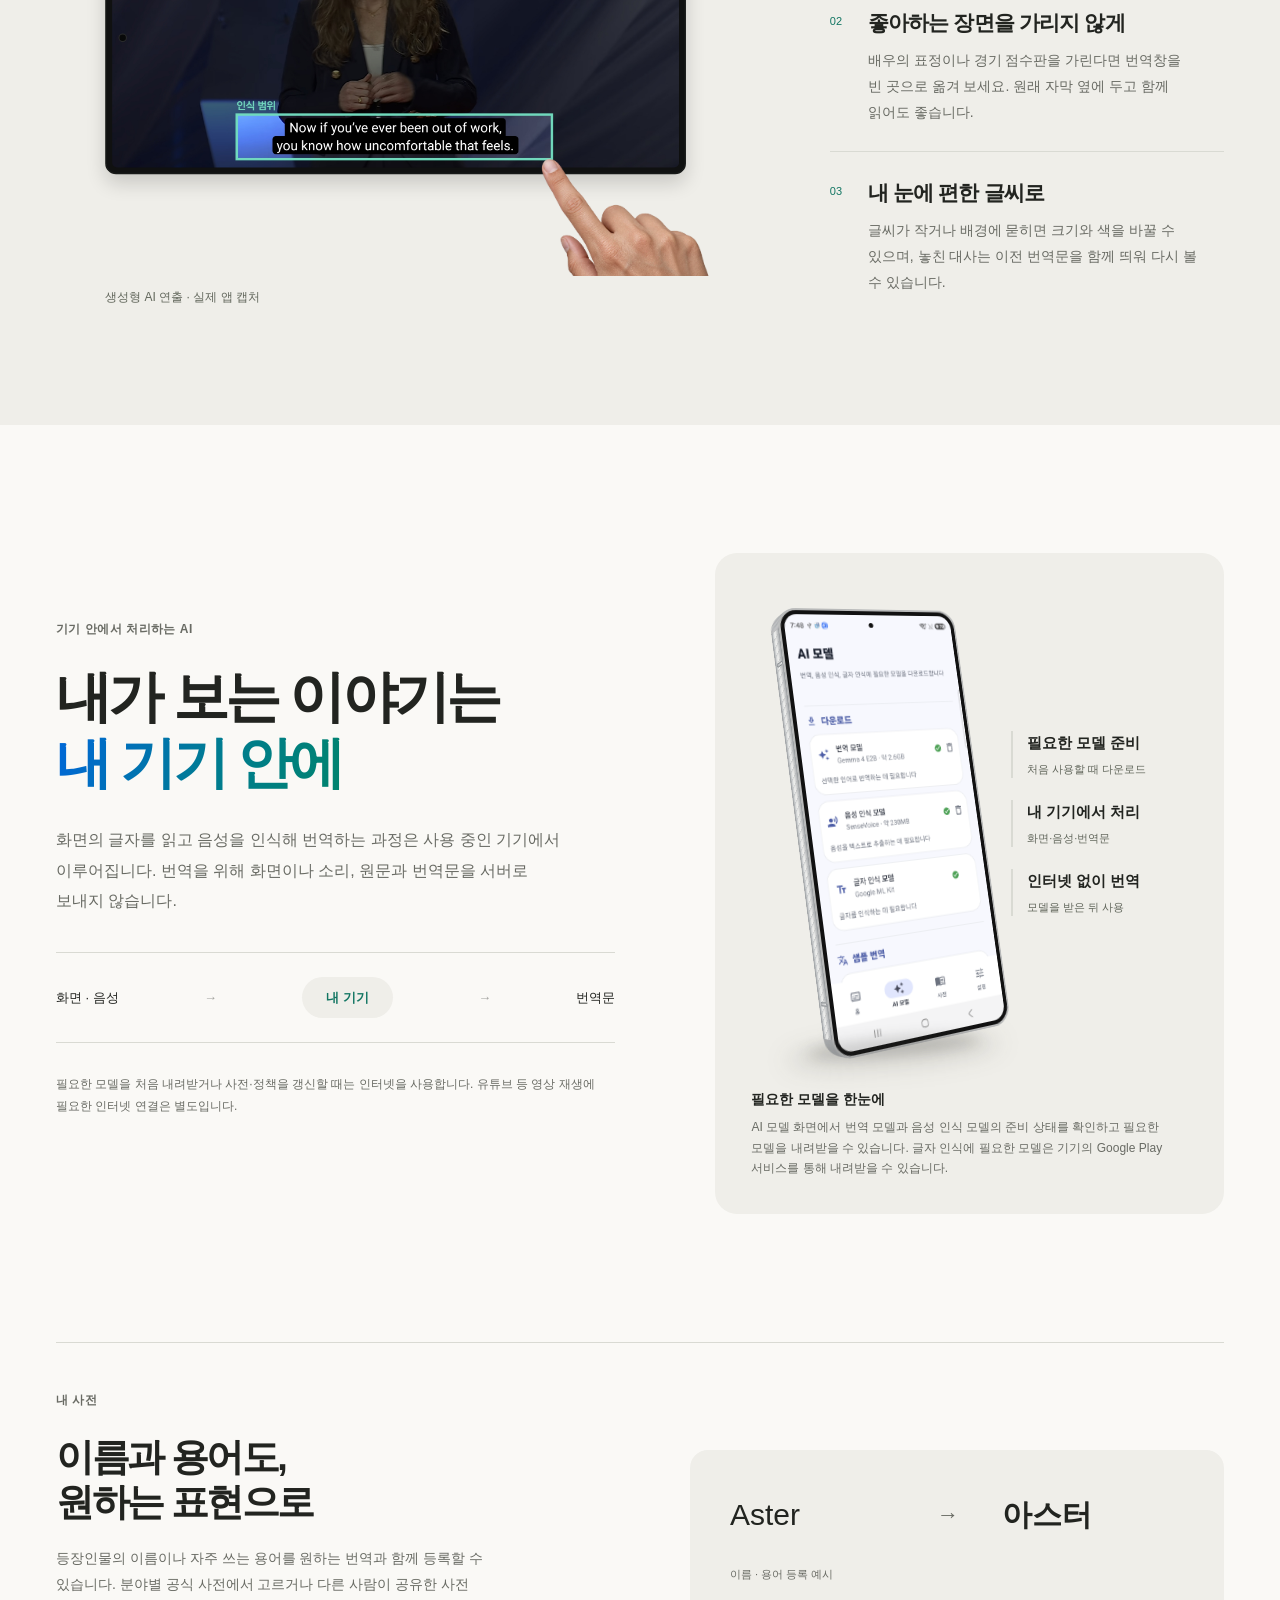
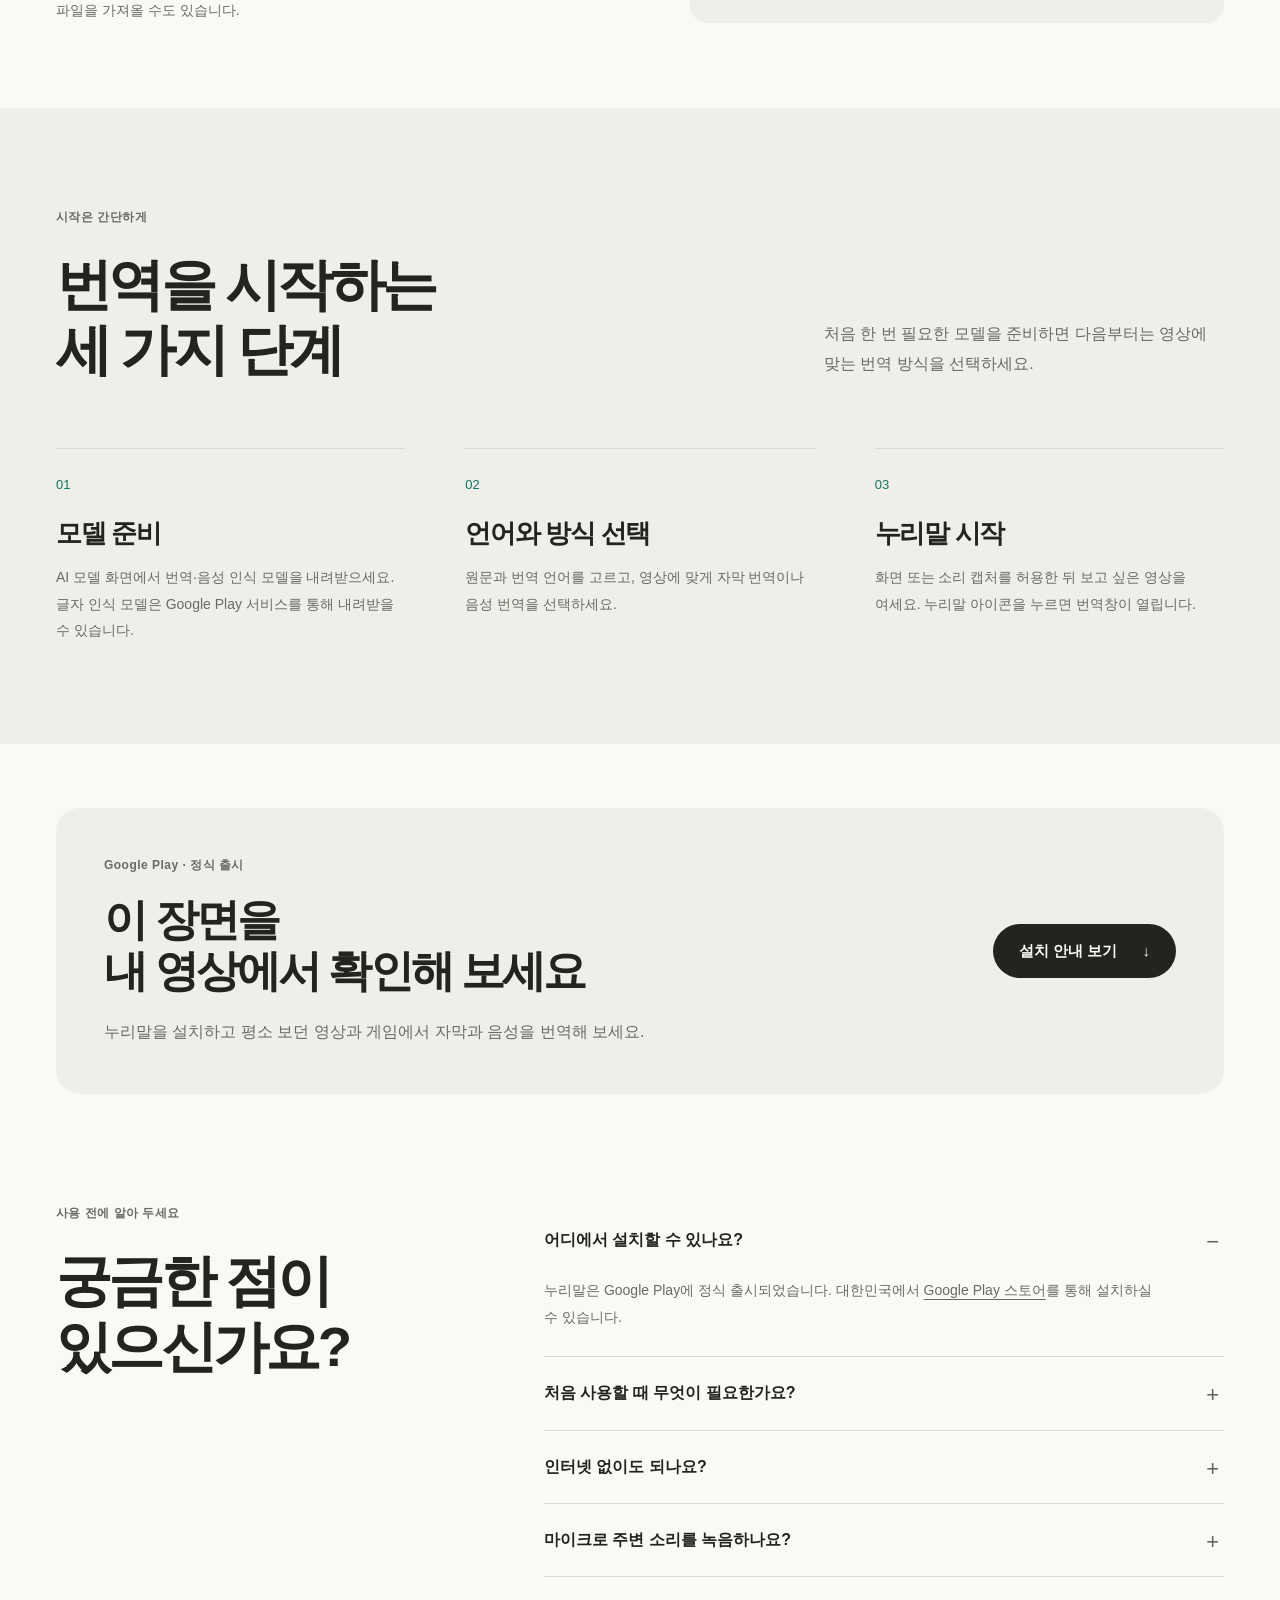
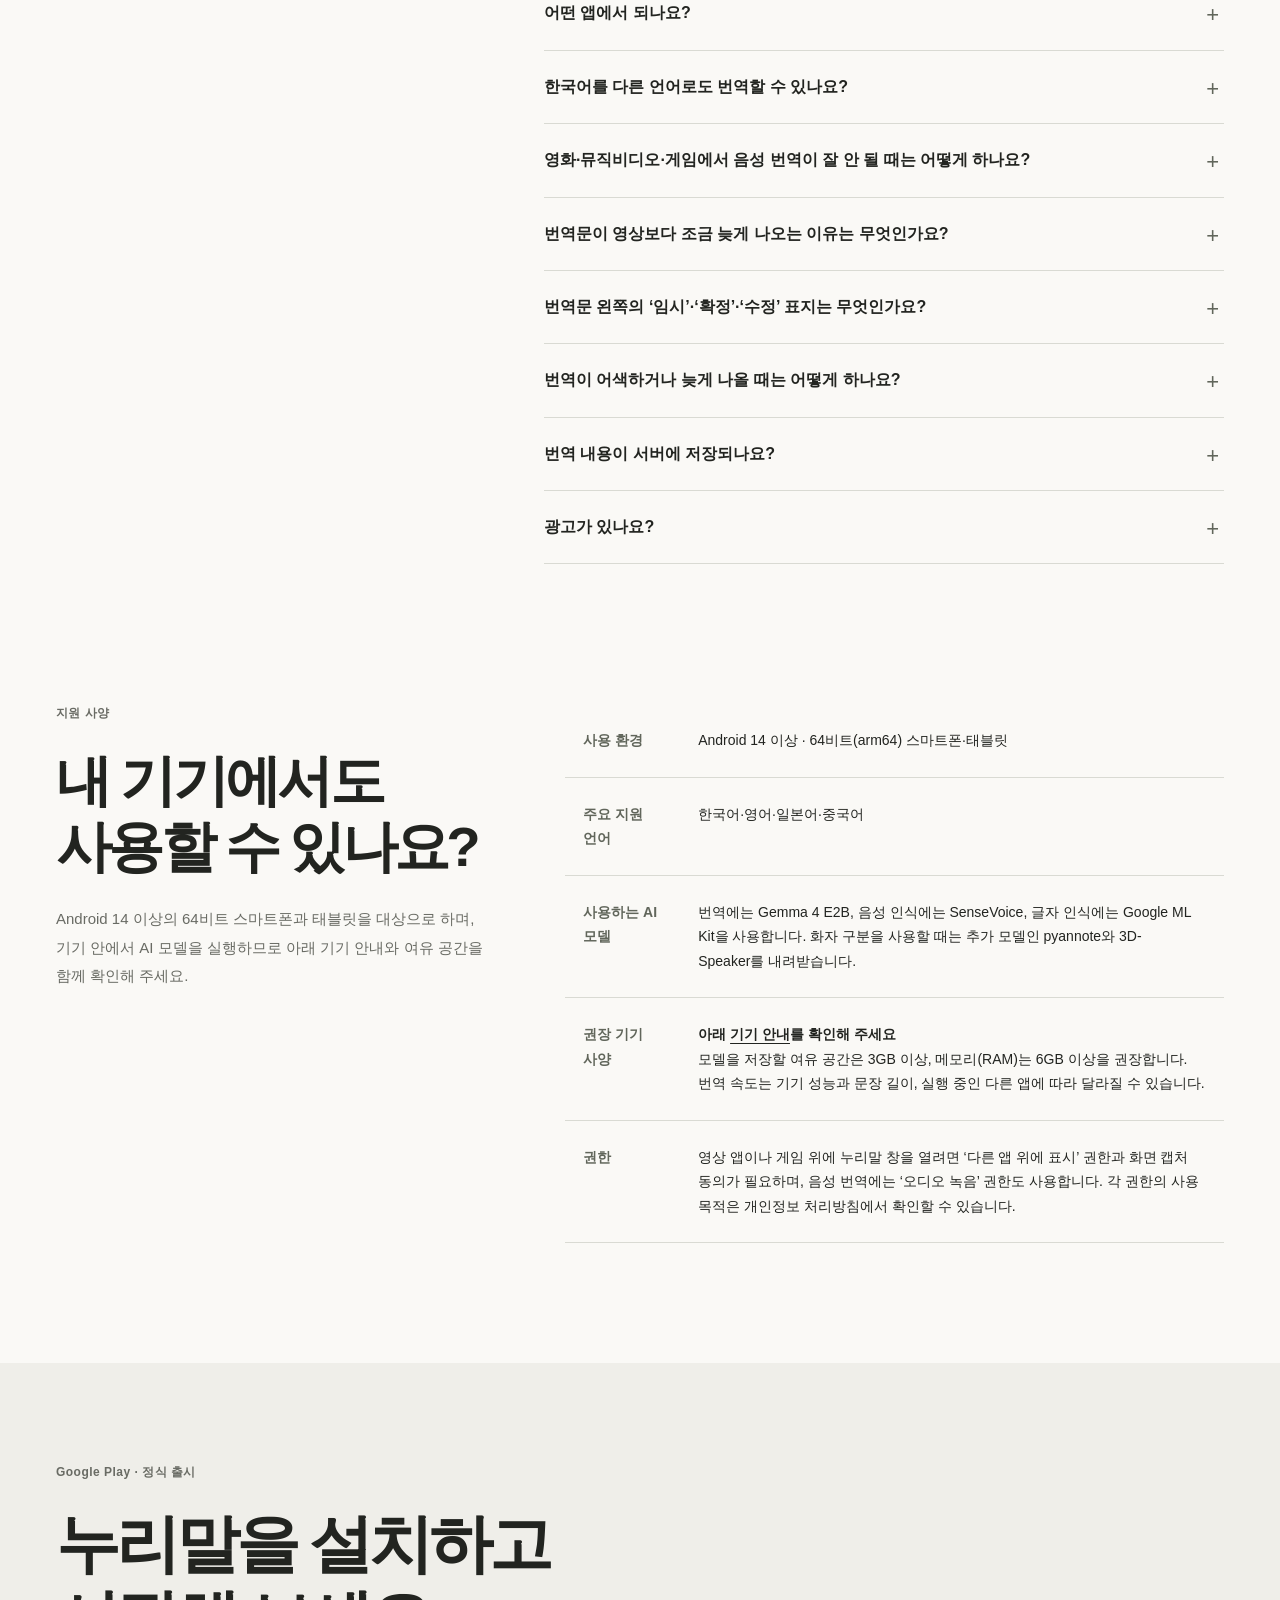
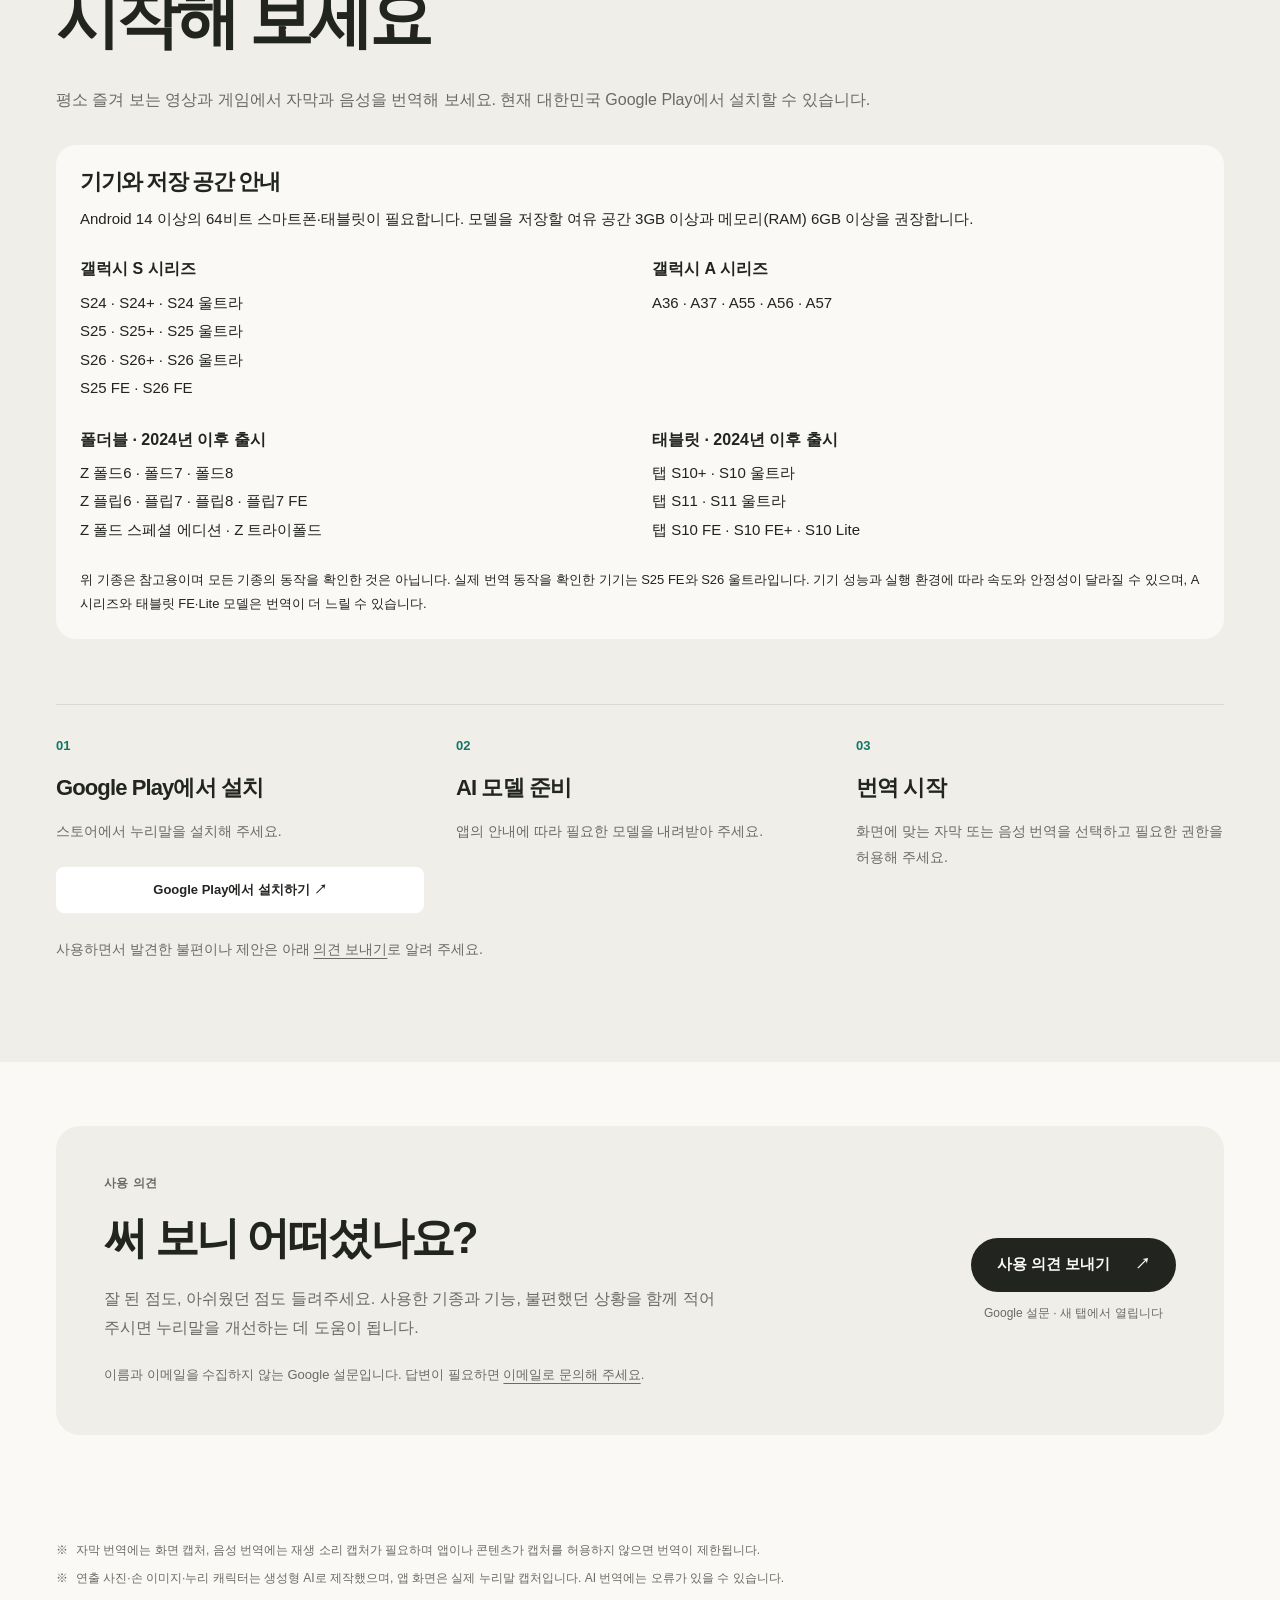
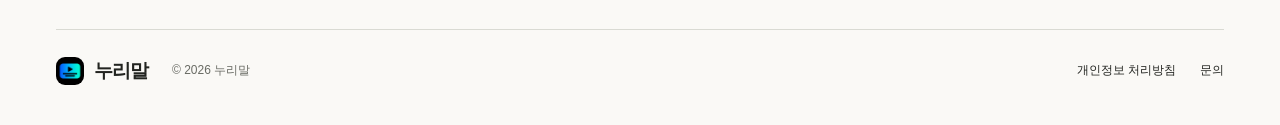
==== commit 85ce5f41: "홈페이지: 정식 광고 버전 안내 0.9.2부터 카드 광고를 안내하고 이전 버전 설명을 유지한다. 정식 배포 전 정책 18판과 함께 게시한다. 작업: Codex 지휘자." ====
--- a/index.html
+++ b/index.html
@@ -142,7 +142,7 @@
         </details>
         <details class="faq">
           <summary>광고가 있나요?</summary>
-          <p class="a">Google Play 정식판 0.9에는 홈·AI 모델·사전·설정 화면 아래에 배너 광고가 표시될 수 있으며 전면 광고는 없습니다. 0.9.2 내부 테스트판에서는 같은 위치에 카드 형태의 네이티브 광고를 시험합니다. 번역 중과 시작 준비 중, 다른 앱 위에 띄우는 누리말 창에는 광고를 표시하지 않습니다. 기존 0.8.8에서는 앱 안에서 ‘누리말 종료’로 2분 이상 이어진 번역을 마치면 전면 광고가 나올 수 있으며, 30분에 한 번을 넘지 않습니다. 알림이나 누리말 창에서 종료하면 전면 광고가 나오지 않습니다. 앱 시작·복귀·번역 시작 직전의 전면 광고도 없습니다. 광고 제공 상황에 따라 광고가 표시되지 않을 수 있습니다.</p>
+          <p class="a">Google Play 0.9.2부터 홈·AI 모델·사전·설정 화면 아래에 카드 형태의 네이티브 광고가 표시될 수 있으며 전면 광고는 없습니다. 0.9와 0.9.1에는 같은 위치에 배너 광고가 표시될 수 있습니다. 번역 중과 시작 준비 중, 다른 앱 위에 띄우는 누리말 창에는 광고를 표시하지 않습니다. 기존 0.8.8에서는 앱 안에서 ‘누리말 종료’로 2분 이상 이어진 번역을 마치면 전면 광고가 나올 수 있으며, 30분에 한 번을 넘지 않습니다. 알림이나 누리말 창에서 종료하면 전면 광고가 나오지 않습니다. 앱 시작·복귀·번역 시작 직전의 전면 광고도 없습니다. 광고 제공 상황에 따라 광고가 표시되지 않을 수 있습니다.</p>
         </details>
       </div></section>
 <section class="cx-support cx-wrap" id="support"><div><p class="cx-eyebrow">지원 사양</p><h2>내 기기에서도<br> 사용할 수 있나요?</h2><p>Android 14 이상의 64비트 스마트폰과 태블릿을 대상으로 하며, 기기 안에서 AI 모델을 실행하므로 아래 기기 안내와 여유 공간을 함께 확인해 주세요.</p></div><div class="cx-spec"><table class="spec">
